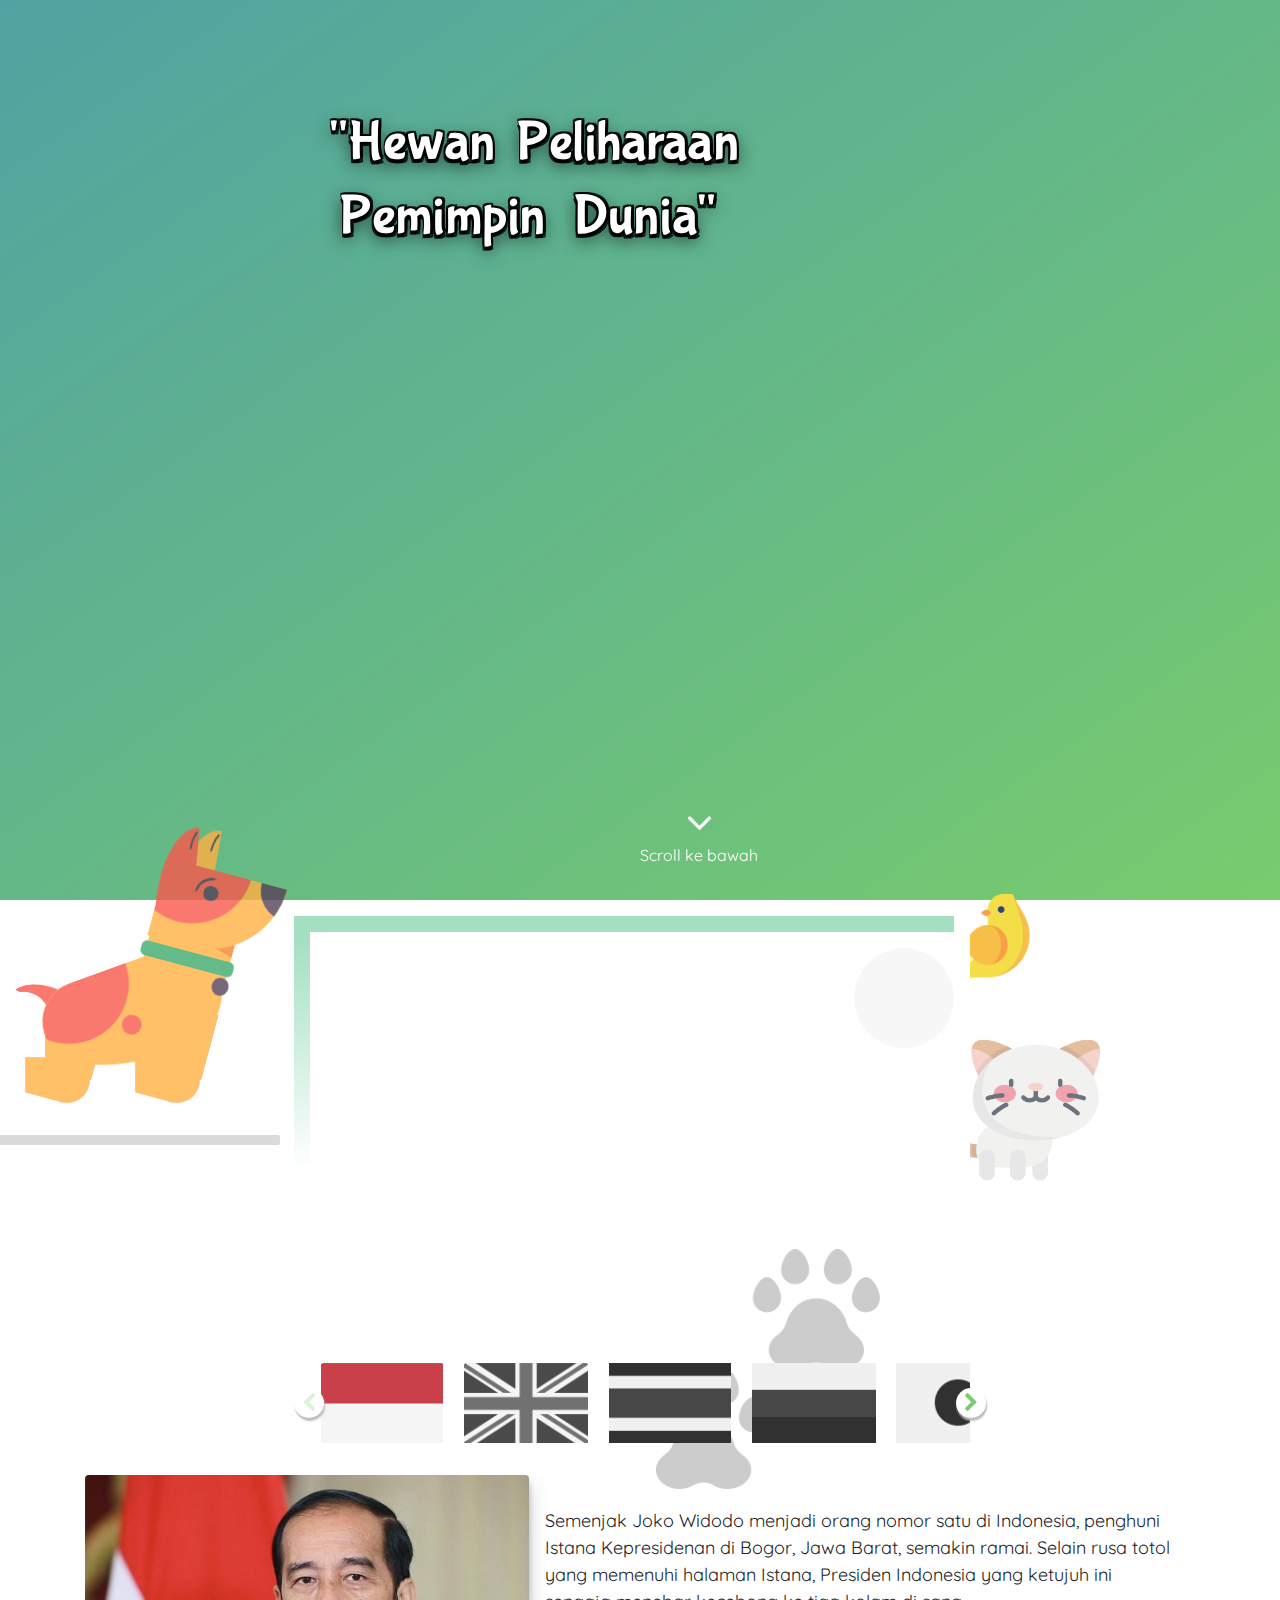
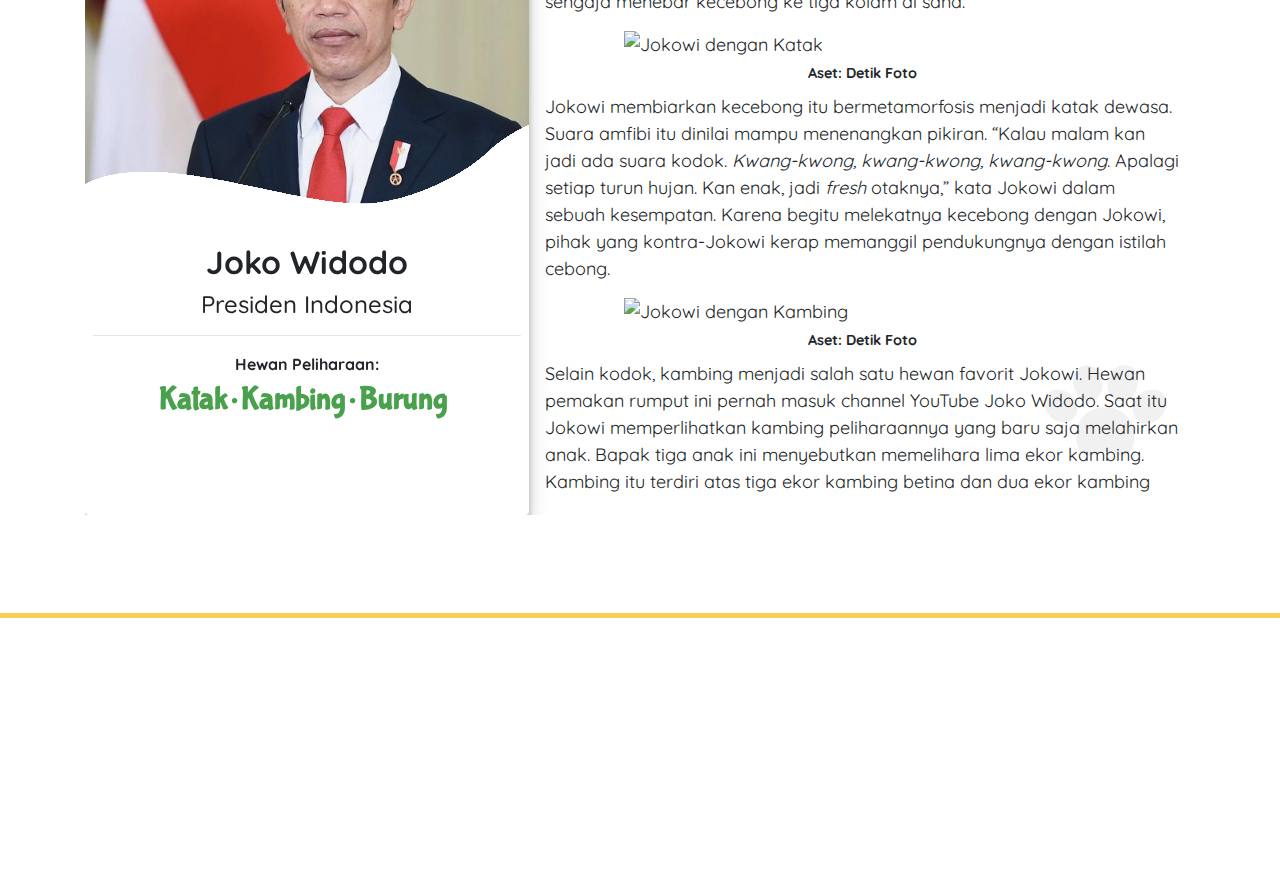
==== index.html @ bd07f622 "update" ====
<!DOCTYPE html>
<html lang="en">
  <head>
    <meta charset="UTF-8" />
    <meta http-equiv="X-UA-Compatible" content="IE=edge" />
    <meta
      name="viewport"
      content="width=device-width, initial-scale=1.0,user-scalable=yes"
      />
    <title>Para Pemimpin dengan Hewan Peliharaannya</title>
    <link type="image/x-icon" rel="shortcut icon" href="img/favicon.ico" />
    <link rel="stylesheet" href="sass/bootstrap.min.css" />
    <link rel="stylesheet" href="sass/animate.min.css" />
    <link rel="stylesheet" href="sass/font-awesome.css" />
    <link rel="stylesheet" href="sass/slick-theme.css" />
    <link rel="stylesheet" href="sass/slick.css" />
    <!-- <link rel="stylesheet" href="sass/header.css" /> -->
    <link rel="stylesheet" href="sass/init.css" />
    <!-- <link rel="stylesheet" href="sass/footer.css" /> -->
    <link rel="stylesheet" href="sass/style.css" />
    <link rel="preconnect" href="https://fonts.googleapis.com" />
    <link rel="preconnect" href="https://fonts.gstatic.com" crossorigin />
    <link
      href="https://fonts.googleapis.com/css2?family=Montserrat&family=Quicksand:wght@400;700&&display=swap"
      rel="stylesheet"
      />

    <!-- meta detik -->
    <meta
      name="description"
      content="Pemimpin Negara dan Hewan Peliharaannya"
      itemprop="description"
      />
    <meta name="originalTitle" content="Pemimpin Negara dan Hewan Peliharaannya" />
    <meta charset="utf-8" />
    <meta property="og:type" content="article" />
    <meta property="og:site_name" content="detikx" />
    <meta property="og:title" content="Pemimpin Negara dan Hewan Peliharaannya" />
    <meta
      property="og:image"
      content="https://akcdn.detik.net.id/api/wm/2020/12/23/x_169.webp?wid=54&w=650&v=1&t=jpeg"
      />
    <meta
      property="og:description"
      content="Pada era pemerintahan Joko Widodo, Papua dimekarkan menjadi lima
      provinsi. Pintu masuknya melalui pembahasan revisi UU Nomor 21 Tahun 2001
      tentang Otonomi Khusus bagi Provinsi Papua."
      />
    <meta
      property="og:url"
      content="https://news.detik.com/x/detail/intermeso/20201218/Kilas-Balik-Tahun-Pandemi-Corona/"
      />
    <meta property="fb:app_id" content="187960271237149" />
    <meta property="fb:admins" content="100000607566694" />
    <meta property="og:image:type" content="image/jpeg" />
    <meta property="og:image:width" content="650" />
    <meta property="og:image:height" content="366" />
    <meta
      name="viewport"
      content="width=device-width,minimum-scale=1,initial-scale=1"
      />
    <link href="https://plus.google.com/+detikcom" rel="publisher" />
    <meta name="copyright" content="detikx" itemprop="dateline" />
    <meta name="p:domain_verify" content="2057b86bf61e5a346e22a380c6fecf89" />
    <meta name="robots" content="index, follow" />
    <meta name="googlebot-news" content="index, follow" />
    <meta name="googlebot" content="index, follow" />
    <meta name="kanalid" content="2-605-1678-1681" />
    <meta name="articleid" content="5307204" />
    <meta name="articletype" content="singlepage" />
    <meta name="articledewasa" content="dewasatidak" />
    <meta name="articlehoax" content="default" />
    <meta name="createdate" content="2020/12/23 18:11:39" />
    <meta name="publishdate" content="2020/12/23 18:20:05" />
    <meta name="contenttype" content="singlepagenews" />
    <meta name="platform" content="desktop" />
    <meta name="hl_nhl_wp" content="nonheadline-0" />
    <meta name="hl_nhl_kanal" content="nonheadline-0" />
    <meta name="videopresent" content="No" />

    <meta name="idfokus" content="" />
    <meta name="author" content="Irwan Nugroho" />
    <meta
      content="Pada era pemerintahan Joko Widodo, Papua dimekarkan menjadi lima
      provinsi. Pintu masuknya melalui pembahasan revisi UU Nomor 21 Tahun 2001
      tentang Otonomi Khusus bagi Provinsi Papua."
      itemprop="headline"
      />
    <meta
      name="keywords"
      content="papua, papua tengah, papua pegunungan, papua selatan, pemekaran
      papua, tiga provinsi baru papua"
      itemprop="keywords"
      />
    <meta
      name="thumbnailUrl"
      content="https://akcdn.detik.net.id/community/media/visual/2020/12/23/x_169.webp?w=650"
      itemprop="thumbnailUrl"
      />
    <meta
      property="article:author"
      content="https://www.facebook.com/detikcom"
      itemprop="author"
      />
    <meta
      property="article:publisher"
      content="https://www.facebook.com/detikcom"
      />
    <meta
      name="pubdate"
      content="2020-12-23T18-20-05Z"
      itemprop="datePublished"
      />
    <meta content="2020-12-23T18-11-39Z" itemprop="dateCreated" />
    <meta
      content="https://news.detik.com/x/detail/intermeso/20201218/Kilas-Balik-Tahun-Pandemi-Corona/"
      itemprop="url"
      />

    <meta name="twitter:card" content="summary_large_image" />
    <meta name="twitter:site" content="@detikcom" />
    <meta name="twitter:site:id" content="@detikcom" />
    <meta name="twitter:creator" content="@detikcom" />
    <meta
      name="twitter:description"
      content="Pada era pemerintahan Joko Widodo, Papua dimekarkan menjadi lima
      provinsi. Pintu masuknya melalui pembahasan revisi UU Nomor 21 Tahun 2001
      tentang Otonomi Khusus bagi Provinsi Papua."
      />
    <meta
      name="twitter:image"
      content="https://akcdn.detik.net.id/api/wm/2020/12/23/x_169.webp?wid=60&w=650&v=1&t=jpeg"
      />

    <link
      rel="canonical"
      href="https://news.detik.com/x/detail/intermeso/20201218/Kilas-Balik-Tahun-Pandemi-Corona/"
      />
    <meta name="dtk:acctype" content="acc-detiknews" />
    <meta name="dtk:kanalid" content="1681" />
    <meta name="dtk:articleid" content="5307204" />
    <meta name="dtk:articletype" content="singlepage" />
    <meta name="dtk:articledewasa" content="dewasatidak" />
    <meta name="dtk:articlehoax" content="default" />
    <meta name="dtk:createddate" content="2020/12/23 18:11:39" />
    <meta name="dtk:publishdate" content="2020/12/23 18:20:05" />
    <meta name="dtk:createddateunix" content="1608721899000" />
    <meta name="dtk:publishdateunix" content="1608722405000" />
    <meta name="dtk:contenttype" content="singlepagenews" />
    <meta name="dtk:platform" content="desktop" />
    <meta name="dtk:videopresent" content="No" />

    <meta name="dtk:idfokus" content="" />
    <meta name="dtk:author" content="Irwan Nugroho" />
    <meta
      name="dtk:keywords"
      content="papua, papua tengah, papua pegunungan, papua selatan, pemekaran
      papua, tiga provinsi baru papua"
      itemprop="keywords"
      />
    <meta
      name="dtk:thumbnailUrl"
      content="https://akcdn.detik.net.id/community/media/visual/2020/12/23/x_169.webp?w=650"
      itemprop="thumbnailUrl"
      />
  </head>
  <body>

    <main>
      <!-- <div class="preloader">
        <div class="waiting">
          <img
            src="img/logo-detikx.webp"
            alt="detikX"
            title="detikX"
            loading="lazy"
            class="animate"
            />
        </div>
      </div> -->
      <div class="background gradient">
        <ul class="bg-bubbles">
          <li></li>
          <li></li>
          <!-- <li></li>
          <li></li>
          <li></li>
          <li></li> -->
          <li></li>
          <li></li>
          <li></li>
          <li></li>
        </ul>
      </div>
      <section class="banner">
        <div class="logo-detik" hidden>
          <a href="https://news.detik.com/x/">
            <img
              src="img/logo-detikx.webp"
              alt="logo detikx"
              title="logo detikx"
              pinger-seen="true"
              />
          </a>
        </div>

        <!-- <div class="banner__image"><img src="img/banner.png" alt="Para Tersangka Koruptor" title="Para Tersangka Koruptor" loading="lazy"></div> -->
        
        <div hidden>
          <h1>Hewan Peliharaan Pemimpin Dunia</h1>
        </div>

        <div class="banner__titlex text-center">
          <h2 class="bubbles"><span>"Hewan</span><span>Peliharaan</span><span>Pemimpin</span><span>Dunia"</span></h2>
        </div>

        <div class="scroll-down text-center">
          <div class="wow animate__animated animate__shakeY animate__infinite animate__slow"
          data-wow-delay="0.5s">
            <i class="fa fa-angle-down font-big" aria-hidden="true"></i>
          </div>
          Scroll ke bawah
        </div>
      </section>

      <section class="paragraph" id="first">
        <div class="container">
          <div class="position-relative">
            
          </div>
        </div>
        <div class="wrap-detik">
          <div class="paragraph__helping"></div>  
          <div class="contentx position-relative">
            <div class="to-top wow animate__animated animate__fadeIn"
            data-wow-delay="0.5s">
              <p class="firstletter">
                Tak ada satu pun orang di dunia ini yang tidak merasa gemas jika melihat tingkah laku hewan lucu nan menggemaskan. Di hadapan hewan-hewan ini, raja, ratu, dan pemimpin dunia seolah memperlihatkan sosok mereka yang berbeda. Berikut ini adalah hewan beruntung yang terpilih untuk mendampingi sejumlah agenda kenegaraan. Dan, yang lebih utama, menjadi teman pelepas lelah para pemimpin negara.
              </p>
             
            </div>
          </div>
          <!-- <div class="petshoop">
            <img src="img/pet-food.png" alt="">
          </div> -->
          <div class="birds">
            <img src="img/burung.png" alt="">
          </div>
          <div class="cats">
            <img src="img/cat.png" alt="">
          </div>
          <div class="dog">
              
            <div class="haha">
              <div class="torso">
                <div class="fur">
                  <div class="spot"></div>
                </div>
                <div class="neck">
                  <div class="fur"></div>
                  <div class="head">
                    <div class="fur">
                      <div class="snout"></div>          
                    </div>
                    <div class="ears">
                      <div class="ear">
                        <div class="fur"></div>
                      </div>
                      <div class="ear">
                        <div class="fur"></div>
                      </div>
                    </div>
                    <div class="eye"></div>
                  </div>
                  <div class="collar">
                    
                  </div>
                </div>
                <div class="legs">
                  <div class="leg">
                    <div class="fur"></div>
                    <div class="leg-inner">
                      <div class="fur"></div>
                    </div>
                  </div>
                  <div class="leg">
                    <div class="fur"></div>
                    <div class="leg-inner">
                      <div class="fur"></div>
                    </div>
                  </div>
                  <div class="leg">
                    <div class="fur"></div>
                    <div class="leg-inner">
                      <div class="fur"></div>
                    </div>
                  </div>
                  <div class="leg">
                    <div class="fur"></div>
                    <div class="leg-inner">
                      <div class="fur"></div>
                    </div>
                  </div>
                </div>
                <div class="tail">
                  <div class="tail">
                    <div class="tail">
                      <div class="tail -end">
                        <div class="tail">
                          <div class="tail">
                            <div class="tail">
                              <div class="tail"></div>
                            </div>
                          </div>
                        </div>
                      </div>
                    </div>
                  </div>
                </div>
              </div>
            </div>
        </div>
        </div>
      </section>
     

      <section class="semua">
        <div class="container">
          <div class="pembukaan">
            <div class="pembukaan__img">
              <img src="img/pawprints.png" alt="" title="" loading="lazy">
            </div>
            <div class="to-top">
              <h2 class="text-center font-big color-white wow animate__animated animate__fadeIn bubbles"
              data-wow-delay="0.5s">Pemimpin Negara</h2>
              <p class="text-center color-white wow animate__animated animate__fadeIn"
              data-wow-delay="0.5s">Pilih Bendera untuk mengetahui cerita Pemimpin Negara bersama hewan peliharaannya.</p>
              <div class="wrap-detik">
                <div class="slider slider-nav">
                </div>
              </div>
            </div>
            
          </div>
          <div class="to-top">
            <div class="slider slider-single">
            
            </div>
          </div>
          <div class="to-top-opt text-center wow animate__animated animate__fadeIn"
          data-wow-delay="0.5s">
            <i class="fa fa-angle-up font-big" aria-hidden="true"></i> <br>
            <b>Pilih Negara lain</b>
          </div> 
        </div>
      </section>

      <section class="credit">
        <div class="container-fluid">
          <div class="containers">
            <div
              class="wow animate__animated animate__fadeIn"
              data-wow-delay="0.5s">
              <div class="wrapings">
                <div class="jobdesc">Kepala Project</div>
                <div class=" name">Irwan Nugroho</div>
              </div>
              <div class="wrapings">
                <div class="jobdesc">Naskah</div>
                <div class=" name">Fajar Yusuf R</div>
              </div>
              <div class="wrapings">
                <div class="jobdesc">Editor</div>
                <div class=" name">Dieqy Hasbi Widhana</div>
              </div>
              <div class="wrapings">
                <div class="jobdesc">Penyelaras Bahasa</div>
                <div class=" name">Habib Rifai</div>
              </div>
              <div class="wrapings">
                <div class="jobdesc">Frontend Developer</div>
                <div class=" name">Dedi Arief Wibisono</div>
              </div>
              <div class="wrapings">
                <div class="jobdesc">Ilustrasi</div>
                <div class=" name">Edi Wahyono</div>
              </div>
            </div>
          </div>
        </div>
      </section>

      <div
      class="modal fade"
      id="modalKoruptor"
      tabindex="-1"
      role="dialog"
      aria-labelledby="modalKoruptorLabel"
      aria-hidden="true"
    >
      <div class="modal-dialog modal-lg" role="document">
        <div class="modal-content first_">
          <div class="modal-body">...</div>
          <div class="modal-footer">
            <button
              type="button"
              class="btn btn-secondary"
              data-dismiss="modal"
            >
              Close
            </button>
          </div>
        </div>
      </div>
    </div>
    </main>

    <script src="js/jquery-3.5.1.min.js"></script>
    <!-- <script
      src="https://cdnjs.cloudflare.com/ajax/libs/jquery-csv/1.0.21/jquery.csv.min.js"></script> -->
    <script src="js/bootstrap.min.js"></script>
    <script src="js/slick.min.js"></script>
    <script src="js/wow.min.js"></script>
    <!-- <script src="js/chartmin.js"></script>
    <script src="js/data.js"></script> -->
    <script src="js/app.js"></script>

    <!-- Start Alexa -->
  </body>
</html>
---- sass/header.css ----
#logo {
  position: absolute;
  top: 20px;
  left: 20px;
}
@media screen and (max-width: 766px) {
  #logo {
    left: 50%;
    transform: translate(-50%, 0);
  }
}
header {
  padding: 30px;
  position: fixed;
  z-index: 10;
  left: 0;
  z-index: 999;
  right: 0;
  top: 0;
  background: none;
}
header .menu {
  font-family: "Roboto Slab";
  float: right;
  font-size: 14px;
}
header .menu li {
  list-style: none;
  float: left;
  margin-left: 30px;
}
header .menu li:first-child {
  margin-left: 0;
}
header .menu li a {
  border: none;
  color: #fff;
  text-shadow: 1px 1px #777;
  background: none;
}
header .menu li a.active {
  color: #f7941f;
}
header .menu li.hq a {
  padding: 0;
}
header .menu li.hq a span {
  display: none;
}
header .menu li.hq a img {
  width: 25px;
  margin-top: 3px;
}
header .menu li.login a {
  border: none;
}
header .menu li.login a:hover {
  color: #fff !important;
  background: #aa5f06;
}
header .menu li.log a:last-child {
  border-left: 1px solid #fff;
}
header .menu li.s-btn2 {
  display: none;
}
header .menu li.s-btn {
  display: block;
}
header .menu .close-btn {
  display: none;
}
header .m-menu {
  display: none;
}
header.stuck {
  padding: 10px;
  background: rgba(12, 12, 12, 0.8);
  transition: 0.3s;
}
header.stuck #logo img {
  width: 96px;
  margin-top: 3px;
}
header.stuck .menu {
  position: relative;
}
header.stuck .menu ul {
  margin: 8px 0 0;
}
header.stuck .menu ul a {
  text-shadow: none;
}
header.stuck .menu ul .s-btn {
  display: none;
}
header.stuck .menu ul .s-btn2 {
  display: block;
  background: rgba(169, 169, 169, 0.1);
  text-indent: -9999999px;
  width: 40px;
  height: 40px;
  padding: 0;
  margin: 0;
}
header.stuck .menu ul .s-btn2 a {
  display: block;
  background: url("../images/search-small.webp") no-repeat center;
  padding: 0;
  width: 40px;
  height: 40px;
}
@media (max-width: 768px) and (min-width: 320px) {
  header {
    padding: 10px;
    background: rgba(12, 12, 12, 0.8);
  }
  header #logo img {
    width: 96px;
    margin-top: 8px;
  }
  header .menu {
    display: none;
  }
  header .menu li.log a {
    font-size: 16px !important;
  }
  header .menu li.log a:last-child {
    border: none;
  }
  header .menu.mob {
    position: fixed;
    top: 0;
    left: 0;
    right: 0;
    bottom: 0;
    background: #0c0c0c;
  }
  header .menu.mob ul {
    margin: 0;
    padding: 0;
  }
  header .menu.mob ul li {
    width: 100%;
    margin: 0 0 10px 0;
    text-align: center;
  }
  header .menu.mob ul li a {
    font-family: "Roboto Slab";
    font-size: 32px;
    text-shadow: none;
  }
  header .menu.mob ul li.hq span {
    display: block;
  }
  header .menu.mob ul li.hq img {
    display: none;
  }
  header .menu.mob ul li.s-btn2 {
    display: none;
  }
  header .menu.mob ul li.s-btn {
    display: block;
  }
  header .menu.mob ul li.login a {
    background: none;
  }
  header .menu.mob .close-btn {
    display: block;
  }
  header .m-menu {
    display: block;
    width: 46px;
    height: 46px;
    border: 1px dashed #fff;
    float: right;
    text-align: center;
    padding: 10px;
  }
  header .m-menu .bar {
    border-bottom: 3px solid #fff;
    display: block;
    width: 100%;
    margin: 2px 0 5px;
  }
  header.stuck .menu.mob {
    position: fixed;
    top: 0;
    left: 0;
    right: 0;
    bottom: 0;
    background: #0c0c0c;
  }
  header.stuck .menu.mob ul {
    margin: 0;
    padding: 0;
  }
  header.stuck .menu.mob ul li {
    width: 100%;
    margin: 0 0 10px 0;
    text-align: center;
  }
  header.stuck .menu.mob ul li a {
    font-family: "Roboto Slab";
    font-size: 32px;
    text-shadow: none;
  }
  header.stuck #logo img {
    width: 96px;
    margin-top: 8px;
  }
}
header,
header #logo img,
#search .search-wrap label {
  -webkit-transition: all 150ms linear 0s;
  -moz-transition: all 150ms linear 0s;
  -ms-transition: all 150ms linear 0s;
  -o-transition: all 150ms linear 0s;
  transition: all 150ms linear 0s;
}
@media screen and (max-width: 766px) {
  .icon_inside,
  header .menu.mob ul,
  header.stuck .menu.mob ul,
  .more_btn a,
  .more_btn a span {
    position: absolute;
    top: 50%;
    left: 50%;
    -webkit-transform: translate3d(-50%, -50%, 0);
    -moz-transform: translate3d(-50%, -50%, 0);
    -ms-transform: translate3d(-50%, -50%, 0);
    -o-transform: translate3d(-50%, -50%, 0);
    transform: translate3d(-50%, -50%, 0);
  }
} /*# sourceMappingURL=header.css.map */
---- sass/init.css ----
﻿main,body{font-weight:400;box-sizing:border-box}h1{margin:0;padding:0}h1,p,li,div,table,h1,td,th,h2,h3{font-family:"Quicksand"}main{position:relative;overflow-x:hidden}@media screen and (max-width: 766px){main{margin-bottom:0px}}.share_icon{color:#000 !important}.share_icon>a{padding:5px 4px !important}.share_icon>a i{font-size:20px !important;line-height:25px !important}@media screen and (max-width: 766px){.share_icon>a{padding:0 !important}}#share{z-index:999 !important}.font-bold{font-weight:700}.font-big{font-size:42px}.font-super{font-size:47px}@media screen and (max-width: 766px){.font-super{font-size:50px}}.font-std{font-size:16px !important}.font-stdbig{font-size:24px}.vertical-top{vertical-align:top}.to-top{position:relative;z-index:20}.color-white{color:#fff}.color-soft{color:#ffde9c}.color-grey{color:gray}.firstletter::first-letter{float:left;font-weight:bold;margin-right:8px;font-size:60px;font-size:6rem;line-height:40px;line-height:4rem;height:4rem;text-transform:uppercase}.title-h1{position:absolute;left:5%;bottom:15%}.welcome{font-family:"Catamaran",sans-serif;font-weight:700}@media screen and (max-width: 766px){.welcome{right:0}}.welcome.text-pop-up-top{-webkit-animation:text-pop-up-top 2s cubic-bezier(0.25, 0.46, 0.45, 0.94) infinite alternate both;animation:text-pop-up-top 2s cubic-bezier(0.25, 0.46, 0.45, 0.94) infinite alternate both}@-webkit-keyframes text-pop-up-top{0%{-webkit-transform:translateY(0);transform:translateY(0);-webkit-transform-origin:50% 50%;transform-origin:50% 50%;text-shadow:none}100%{-webkit-transform:translateY(-50px);transform:translateY(-50px);-webkit-transform-origin:50% 50%;transform-origin:50% 50%;text-shadow:0 1px 0 #444,0 2px 0 #444,0 3px 0 #444,0 4px 0 #444,0 5px 0 #444,0 6px 0 #444,0 7px 0 #444,0 8px 0 #444,0 9px 0 #444,0 50px 30px rgba(0,0,0,.3)}}@keyframes text-pop-up-top{0%{-webkit-transform:translateY(0);transform:translateY(0);-webkit-transform-origin:50% 50%;transform-origin:50% 50%;text-shadow:none}100%{-webkit-transform:translateY(-50px);transform:translateY(-50px);-webkit-transform-origin:50% 50%;transform-origin:50% 50%;text-shadow:0 1px 0 #444,0 2px 0 #444,0 3px 0 #444,0 4px 0 #444,0 5px 0 #444,0 6px 0 #444,0 7px 0 #444,0 8px 0 #444,0 9px 0 #444,0 50px 30px rgba(0,0,0,.3)}}.welcome h1{font-size:72px;display:block;font-family:"Catamaran",sans-serif;font-weight:700;width:700px;color:#f7ce23}@media screen and (max-width: 766px){.welcome h1{font-size:40px;width:auto;text-align:center}}.slick-next,.slick-prev{background:#fff;width:30px;height:30px;box-shadow:1px 3px 2px #bbb;border-radius:50%}@media screen and (max-width: 766px){.slick-next,.slick-prev{top:100%}}.slick-next:hover,.slick-next:focus,.slick-prev:hover,.slick-prev:focus{color:#78cc6d;outline:none;background:#fff}.slick-next:before,.slick-prev:before{font-family:"FontAwesome";font-size:20px;text-align:center;color:#78cc6d;opacity:1}.slick-next{right:-16px;text-align:center}.slick-next:before{content:""}@media screen and (max-width: 766px){.slick-next{right:0}}.slick-prev{left:-16px;z-index:1}.slick-prev::before{content:""}@media screen and (max-width: 766px){.slick-prev{left:0}}.preloader{position:fixed;top:0;bottom:0;left:0;right:0;z-index:999999;background:#000}.preloader .waiting{position:absolute;transform:translate(-50%, -50%);left:50%;top:50%}.preloader .animate{-webkit-animation-duration:1.5s;animation-duration:1.5s;-webkit-animation-fill-mode:both;animation-fill-mode:both;-webkit-animation-timing-function:linear;animation-timing-function:linear;animation-iteration-count:infinite;-webkit-animation-iteration-count:infinite;-webkit-animation-name:bounce;animation-name:bounce}@-webkit-keyframes bounce{0%,100%{-webkit-transform:translateX(0)}50%{-webkit-transform:translateX(-10px)}}@keyframes bounce{0%,100%{transform:translateX(0)}50%{transform:translateX(-10px)}}.preloader .bounce{-webkit-animation-name:bounce;animation-name:bounce}.source{padding:32px 0}@media screen and (max-width: 766px){.source{padding:32px}}.source li,.source a{color:#000;font-style:italic}.scroll-down{position:absolute;left:50%;bottom:0;transform:translate(0, -50%)}@media screen and (max-width: 766px){.scroll-down{transform:translate(-50%, -50%)}}.close_{position:absolute;right:8px;top:8px;width:30px;height:30px;border-radius:50%;background:#fff;text-align:center;cursor:pointer;z-index:43;padding-top:2px;transition:.3s}.close_:hover{background:#000}.close_:hover i{color:#fff}.close_ i{font-size:22px}.wrap-detik{width:660px;margin:0 auto;display:block;position:relative}@media screen and (max-width: 766px){.wrap-detik{width:auto;margin:0 8px}}.scroll-down{cursor:pointer;color:#fff}/*# sourceMappingURL=init.css.map */
---- sass/footer.css ----
footer {
  background: #0c0c0c;
  color: #cdcdcd;
  position: fixed;
  bottom: 0;
  left: 0;
  right: 0;
  z-index: -1;
}
footer .container {
  background: none;
}
footer .foot1 {
  border-bottom: 1px solid #939191;
  border-bottom: 1px dotted #939191;
  margin: 0 0 10px;
  padding: 0 0 10px;
}
footer .footer {
  position: relative;
  z-index: 1;
}
footer a {
  color: #fff;
}
footer a:hover {
  color: #fff;
}
footer > .container {
  padding: 20px;
}
footer .foot2 div {
  font-size: 13px;
  margin-top: 7px;
}
footer .share_bottom {
  display: block;
}
footer .share_bottom a {
  display: inline-block;
}
footer .share_bottom a img {
  width: 35px;
}
.fr {
  float: right !important;
}
.fl {
  float: left !important;
}
@media (max-width: 768px) and (min-width: 320px) {
  footer .foot1 .fl img {
    width: 110px;
  }
}
@media screen and (max-width: 766px) {
  .cls_btn,
  header .menu.mob .close-btn,
  #search .close-btn {
    width: 50px;
    height: 50px;
    border: 1px dashed #fff;
    color: #fff;
    display: block;
    text-align: center;
    position: absolute;
    background: url("https://cdn.detik.net.id/xasset/images/close-btn.webp")
      no-repeat center;
    right: 5%;
    top: 20px;
  }
}
.cls_btn:hover,
header .menu.mob .close-btn:hover,
#search .close-btn:hover {
  background: url("https://cdn.detik.net.id/xasset/images/close-btn.webp")
    no-repeat center #f7941f;
  color: #0c0c0c;
} /*# sourceMappingURL=footer.css.map */
---- sass/style.css ----
﻿@import"https://fonts.googleapis.com/css?family=Quicksand:400,700,900";@import"https://fonts.googleapis.com/css?family=Bubblegum+Sans";section{position:relative;padding:32px 0;z-index:60}section h2{text-align:left}@keyframes lab_round{0%{transform:rotateZ(0deg)}100%{transform:rotateZ(359deg)}}.banner{height:100vh;position:relative;padding:0}@media screen and (min-width: 1440px){.banner{height:80vh}}@media screen and (max-width: 766px){.banner{height:80vh}}.banner .sumbers{font-size:12px}.banner .sumbers a{color:#fff}.banner__titlex{position:absolute;left:50%;top:20%;transform:translate(-50%, -50%);color:#fff}@media screen and (min-width: 1300px){.banner__titlex{width:51%}}@media screen and (max-width: 766px){.banner__titlex{transform:initial;left:initial;top:13%}}.banner__titlex h2{margin:0;font-size:62px;padding:0;color:#fff;text-shadow:0 .1em 20px rgba(0,0,0,.8),.05em -0.03em 0 rgba(0,0,0,.8),.05em .005em 0 rgba(0,0,0,.8),0em .08em 0 rgba(0,0,0,.8),.05em .08em 0 rgba(0,0,0,.8),0px -0.03em 0 rgba(0,0,0,.8),-0.03em -0.03em 0 rgba(0,0,0,.8),-0.03em .08em 0 rgba(0,0,0,.8),-0.03em 0 0 rgba(0,0,0,.8)}@media screen and (min-width: 1440px){.banner__titlex h2{width:30vw}}@media screen and (max-width: 766px){.banner__titlex h2{line-height:54px;width:auto}}.banner__titlex h2 span{transform:scale(0.9);display:inline-block}.banner__titlex h2 span:first-child{animation:bop 1s cubic-bezier(0.175, 0.885, 0.32, 1.275) forwards infinite alternate}.banner__titlex h2 span:last-child,.banner__titlex h2 span:nth-child(3){animation:bopB 1s .2s cubic-bezier(0.175, 0.885, 0.32, 1.275) forwards infinite alternate;margin-left:8px}@keyframes bop{0%{transform:scale(0.9)}50%,100%{transform:scale(1)}}@keyframes bopB{0%{transform:scale(0.9)}80%,100%{transform:scale(1) rotateZ(-3deg)}}.banner__image{width:100%;height:100%}.banner__image img{width:100%;height:100%;object-fit:cover}:root{--color-fur: #ffb141;--color-fur-dark: #F5832C;--color-spot: #F9584C;--color-snout: #544258;--color-collar: #3EAB6C;--duration: .7s;--semi-duration: calc(var(--duration) / 2);--easing: cubic-bezier(.5, 0, .5, 1);--stagger: calc(-1 * var(--semi-duration) / 2)}.paragraph{font-size:18px;position:relative}.paragraph__helping{position:absolute;top:-16px;left:-16px;width:100%;height:100%;bottom:16px;right:16px;z-index:-1;background:linear-gradient(to bottom, rgba(76, 193, 134, 0.5) 10%, transparent)}.paragraph .haha{z-index:1;height:300px;width:300px;display:flex;justify-content:center;align-items:center}.paragraph .haha .neck{width:50%;height:100px;right:-5px;bottom:calc(100% - 10px);transform-origin:center bottom;transform:rotate(15deg);z-index:2}.paragraph .haha .neck>.fur{border-bottom-left-radius:10px;height:100%;width:100%}.paragraph .haha .neck>.fur:before{content:"";position:absolute;top:0;right:0;height:50px;width:100%;background-color:var(--color-fur-dark);z-index:1;transform-origin:right bottom;transform:rotate(15deg)}.paragraph .haha .collar{width:calc(100% + 10px);height:15%;background-color:var(--color-collar);left:-5px;bottom:30px;border-radius:5px;animation:collar var(--semi-duration) calc(var(--semi-duration) / 4) infinite;z-index:2}@keyframes collar{from,to{transform:none}50%{transform:translateY(-25%)}}.paragraph .haha .collar:after{content:"";width:18%;height:120%;border-radius:50%;background:var(--color-snout);position:absolute;right:0%;top:110%;transform-origin:center top;animation:tag var(--semi-duration) infinite both}@keyframes tag{from,to{transform:rotate(-15deg)}50%{transform:rotate(-15deg) scaleY(1.5)}}.paragraph .haha .head{height:80%;width:145%;left:-2%;bottom:50%;transform-origin:left center;z-index:2;animation:head var(--semi-duration) calc(var(--semi-duration) / 4) infinite}@keyframes head{from,to{transform:rotate(-10deg)}50%{transform:rotate(-15deg)}}.paragraph .haha .head>.fur{height:100%;width:100%;border-bottom-right-radius:80px}.paragraph .haha .head>.fur:before{content:"";position:absolute;top:-80%;left:-30%;width:100%;height:0;padding-top:100%;background-color:var(--color-spot);z-index:1;border-radius:50%}.paragraph .haha .snout{--color: var(--color-snout);width:25%;height:0;padding-top:25%;background-color:var(--color);top:0;right:-5px;border-bottom-left-radius:100%;z-index:1}.paragraph .haha .ears{bottom:40%;height:100%;width:30%;left:0;z-index:-1}.paragraph .haha .ear{--color: var(--color-spot);width:100%;height:100%;bottom:0;left:0;transform-origin:left bottom;transform:rotate(-10deg);animation:ear-front calc(var(--duration) / 2) infinite}@keyframes ear-front{50%{transform:rotate(-15deg)}}.paragraph .haha .ear:before{content:"";position:absolute;height:25px;width:15px;z-index:2;top:-2px;right:-7px;border-top-left-radius:100%;border-width:2px;border-color:transparent;border-style:solid;border-left:2px solid var(--color-snout);transform-origin:bottom left;animation:ear-mark var(--semi-duration) calc(-1 * var(--semi-duration)) infinite}@keyframes ear-mark{from,to{transform:rotate(0deg)}50%{transform:rotate(25deg)}}.paragraph .haha .ear>.fur{border-top-left-radius:100%;height:100%;width:100%}.paragraph .haha .ear:nth-child(2){left:15px;bottom:5px;transform:rotate(-5deg);--color: var(--color-fur);z-index:-1;animation:ear-back calc(var(--duration) / 2) infinite both}@keyframes ear-back{from,to{transform:rotate(0deg)}50%{transform:rotate(-10deg)}}.paragraph .haha .eye{--size: 6%;--color: var(--color-snout);width:var(--size);height:0;padding:var(--size);left:35%;top:20%;border-radius:50%;background-color:var(--color);z-index:1}.paragraph .haha .eye:before{content:"";position:absolute;top:0;left:0;width:100%;height:100%;border-radius:50%;background-color:var(--color);z-index:1}.paragraph .haha .eye:after{content:"";width:100%;height:100%;position:absolute;left:-50%;top:-50%;border-top-left-radius:100%;border-width:2px;border-color:var(--color);border-style:solid;border-bottom-color:var(--color-spot);border-right-color:var(--color-spot);transform:scale(1.25);z-index:0}.paragraph .haha .torso{width:56.6666666667%;height:33.3333333333%;animation:torso var(--semi-duration) both infinite}@keyframes torso{from,to{transform:none}50%{transform:translateY(15%)}}.paragraph .haha .torso>.fur{height:100%;width:185px;border-top-left-radius:40px;transform-origin:left center;transform:rotate(-20deg) translateY(10px);z-index:1}.paragraph .haha .torso>.fur:after{height:100%;width:100%;border-bottom-left-radius:200px 85px;border-bottom-right-radius:100px}.paragraph .haha .torso>.legs{position:absolute;top:0;left:0;width:100%;height:100%}.paragraph .haha .torso .spot{width:120px;height:120px;bottom:40px;left:-20px;border-radius:50%;background-color:var(--color-spot);z-index:1;animation:spot var(--duration) calc(-1 * var(--semi-duration)) both infinite}@keyframes spot{from,66%,to{transform:none}33%{transform:translateX(10px)}}.paragraph .haha .torso .spot:after{content:"";height:20px;width:20px;border-radius:50%;background-color:inherit;position:absolute;bottom:-10px;right:5px}.paragraph .haha .torso>.tail{--color: var(--color-spot);bottom:calc(100% - 15px);left:0;transform-origin:center bottom;transform:rotate(-45deg)}.paragraph .haha .tail{height:15px;width:20px;background-color:var(--color);border-top-right-radius:10px 100%;border-top-left-radius:10px 100%;animation:tail var(--semi-duration) infinite}@keyframes tail{from,to{transform:rotate(-45deg) translateX(-15%)}50%{transform:rotate(-25deg) translateX(15%)}}.paragraph .haha .tail>.tail{bottom:calc(90%);transform-origin:bottom left;transform:rotate(-10deg) translateY(50%) scaleX(0.8) scaleY(0.9);animation:tail-inner var(--semi-duration) var(--stagger) infinite}@keyframes tail-inner{from,to{transform:rotate(-10deg) translateY(50%) scaleX(0.8) scaleY(0.9)}50%{transform:rotate(5deg) translateY(50%) scaleX(0.8) scaleY(0.9)}}.paragraph .haha .legs>.leg{bottom:5px;--color: var(--color-fur)}.paragraph .haha .legs>.leg:nth-child(1),.paragraph .haha .legs .leg:nth-child(3){right:15px}.paragraph .haha .legs>.leg:nth-child(3),.paragraph .haha .legs>.leg:nth-child(4){--color: var(--color-fur-dark);z-index:-1}.paragraph .haha .legs>.leg:nth-child(1),.paragraph .haha .legs .leg:nth-child(4){--delay: 0s}.paragraph .haha .legs>.leg:nth-child(2),.paragraph .haha .legs>.leg:nth-child(3){--delay: calc(-1 * var(--duration) / 2 ) }.paragraph .haha .legs>.leg:nth-child(2){left:0}.paragraph .haha .legs>.leg:nth-child(4){left:0}.paragraph .haha .leg{position:absolute;height:65px;width:45px;background-color:var(--color);transform-origin:center 5px;animation:leg infinite var(--duration) var(--delay, 0s)}.paragraph .haha .leg>.leg-inner{animation:leg-inner infinite var(--duration) calc(var(--delay));transform:rotate(90deg)}@keyframes leg-inner{from,to{transform:none}33%{transform:rotate(70deg)}76%{transform:none}}@keyframes leg{from,to{transform:none}33%{transform:rotate(-55deg)}66%{transform:rotate(-20deg)}}.paragraph .haha .leg>.fur{width:144.4444444444%;height:100%}.paragraph .haha .leg>.fur:after{width:45px;bottom:0;top:initial;transform:rotate(15deg)}.paragraph .haha .fur{position:absolute;overflow:hidden}.paragraph .haha .fur:after{content:"";position:absolute;width:100%;height:150%;top:0;left:0;background-color:var(--color, var(--color-fur));transform-origin:center bottom}.paragraph .haha .leg-inner{position:absolute;height:65%;width:100%;top:calc(100%);transform-origin:center top}.paragraph .haha .leg-inner:before{content:"";width:45px;height:45px;background-color:var(--color);position:absolute;border-radius:50%;top:-22.5px}.paragraph .haha .leg-inner>.fur{width:100%;height:100%;position:absolute;top:0;left:0;overflow:hidden}.paragraph .haha .leg-inner>.fur:after{content:"";position:absolute;width:100%;height:150%;top:0;left:0;background-color:var(--color);transform-origin:center top;transform:rotate(15deg)}.paragraph .haha *{position:absolute;will-change:transform}.paragraph .haha:before{content:"";position:absolute;bottom:13.3333333333%;left:0;width:100%;height:3.3333333333%;background-color:#d3d1d1;border-radius:2px;animation:shadow calc(1 * var(--semi-duration)) infinite}@keyframes shadow{from,to{transform:scaleX(0.75)}45%,55%{transform:scaleX(0.5)}}.contentx{background:#fff;padding:24px;position:relative;z-index:5}.contentx::before{content:"";position:absolute;top:16px;width:100px;height:100px;background:rgba(0,0,0,.03);border-radius:50%;right:16px}.slider-single h3{line-height:10rem}.js .slider-single>div:nth-child(1n+2){display:none}.js .slider-single.slick-initialized>div:nth-child(1n+2){display:block}h3{background:#f0f0f0;color:#3498db;font-size:2.25rem;margin:.5rem;padding:2%;position:relative;text-align:center}.slider-single h3{line-height:10rem}.slider-nav h3::before{content:"";display:block;padding-top:75%}.slider-nav h3 span{position:absolute;top:50%;left:50%;transform:translate(-50%, -50%)}.slider-nav .slick-slide{cursor:pointer}.slick-slide.is-active h3{color:#c00;background-color:#fff}.to-up{cursor:pointer;color:#fff}.credit{border-top:5px solid #fbcc56;text-align:center;margin:0 auto;display:block}.credit .wrapings{display:block;width:50%;margin:0 auto 4px}@media screen and (max-width: 766px){.credit .wrapings{width:100%}}.credit .name,.credit .jobdesc{color:#fff;display:inline-block;vertical-align:top}@media screen and (max-width: 766px){.credit .name,.credit .jobdesc{font-size:14px}}.credit .name{text-align:left;width:45%;font-size:18px;font-weight:bold;vertical-align:middle}@media screen and (max-width: 766px){.credit .name{font-size:16px}}.credit .jobdesc{text-align:right;width:45%;font-size:15px;margin-right:16px;vertical-align:middle}@media screen and (max-width: 766px){.credit .jobdesc{font-size:14px}}#nav{display:none !important}#logo{display:none !important}.gradient{position:fixed;overflow:hidden;top:0;bottom:0;left:0;width:100%;height:100%;background:linear-gradient(to bottom right, #50a3a2 0%, #78cc6d 100%) !important;right:0}.gradient .bg-bubbles{position:absolute;top:0;left:0;width:100%;height:100%}.gradient .bg-bubbles li{position:absolute;list-style:none;display:block;width:80px;height:80px;background-color:rgba(255,255,255,.1);bottom:-320px;animation:square 50s infinite;transition-timing-function:linear;border-radius:4px}.gradient .bg-bubbles li:nth-child(1){left:10%}.gradient .bg-bubbles li:nth-child(2){left:20%;width:160px;height:160px;animation-delay:2s;animation-duration:34s}.gradient .bg-bubbles li:nth-child(3){left:25%;animation-delay:4s}.gradient .bg-bubbles li:nth-child(4){left:40%;width:120px;height:120px;animation-duration:44s}.gradient .bg-bubbles li:nth-child(5){left:70%}.gradient .bg-bubbles li:nth-child(6){left:80%;width:240px;height:240px;animation-delay:3s}.gradient .bg-bubbles li:nth-child(6) img{width:100%;height:100%;object-fit:contain}.gradient .bg-bubbles li:nth-child(7){left:32%;width:320px;height:320px;animation-delay:7s}.gradient .bg-bubbles li:nth-child(8){left:55%;width:40px;height:40px;-webkit-animation-delay:15s;animation-delay:15s;-webkit-animation-duration:80s;animation-duration:80s}.gradient .bg-bubbles li:nth-child(9){left:25%;width:20px;height:20px;animation-delay:2s;animation-duration:80s}.gradient .bg-bubbles li:nth-child(10){left:90%;width:320px;height:320px;animation-delay:22s}@keyframes square{0%{-webkit-transform:translateY(0);transform:translateY(0)}100%{-webkit-transform:translateY(-1500px) rotate(600deg);transform:translateY(-1500px) rotate(600deg)}}.semua ::-webkit-scrollbar{width:7px}.semua ::-webkit-scrollbar-track{border-radius:10px}.semua ::-webkit-scrollbar-thumb{background:#7f7f7f;border-radius:3px}.semua ::-webkit-scrollbar-thumb:hover{background:#a9a9a9}.semua .slider{margin-top:32px}@media screen and (max-width: 766px){.semua .slider-single{margin-top:42px}}.semua .flag-img{width:100%;height:80px;filter:grayscale(1)}.semua .flag-img img{width:100%;height:100%;object-fit:contain}.semua .pemimpin-content{height:640px !important}@media screen and (max-width: 766px){.semua .pemimpin-content{height:auto !important}}.semua .pemimpin-content.slick-slide{margin:0 !important}.semua .pemimpin-content .wraping{display:block;height:100%}.semua .pemimpin-content .wraping .foto{display:inline-block;width:40%;border-radius:4px;vertical-align:top;position:relative;box-shadow:rgba(0,0,0,.19) 0px 10px 20px,rgba(0,0,0,.23) 0px 6px 6px;background:#fff;z-index:89;height:100%}@media screen and (max-width: 766px){.semua .pemimpin-content .wraping .foto{display:block;width:100%;height:80vh}}.semua .pemimpin-content .wraping .foto .helping__abs{position:absolute;bottom:0;right:-12px;z-index:1;opacity:.15;width:250px;height:auto}.semua .pemimpin-content .wraping .foto .helping__abs img{width:100%;height:100%;object-fit:contain}.semua .pemimpin-content .wraping .foto__helping{position:absolute;top:-16px;left:-16px;width:100%;height:100%;bottom:16px;right:16px;z-index:1;background:linear-gradient(to bottom, rgba(76, 193, 134, 0.5) 10%, transparent)}.semua .pemimpin-content .wraping .foto .helping{position:absolute;z-index:12;left:0;right:0;background:transparent;padding:8px}@media screen and (max-width: 766px){.semua .pemimpin-content .wraping .foto .helping h2{font-size:1.7rem}}.semua .pemimpin-content .wraping .foto .helping ul{display:block;list-style-type:none;padding:0}.semua .pemimpin-content .wraping .foto .helping ul li{text-align:center;display:inline-block;color:#4aa14d;font-weight:700}.semua .pemimpin-content .wraping .foto .helping ul li:last-child::after{content:""}.semua .pemimpin-content .wraping .foto .helping ul li::after{content:"";font-size:6px;margin:0 4px;font-family:"fontAwesome";vertical-align:middle}.semua .pemimpin-content .wraping .foto .image{width:100%;height:360px;position:relative}.semua .pemimpin-content .wraping .foto .image::before{content:"";position:absolute;top:20%;background:url(../img/haha.png);left:0;right:0;width:100%;height:100%}.semua .pemimpin-content .wraping .foto .image img{width:100%;height:100%;object-fit:cover;border-radius:4px 4px 0 0}.semua .pemimpin-content .wraping .isi{display:inline-block;width:60%;border-radius:0 5px 5px 0;position:absolute;background:#fff;top:16px;overflow:auto;bottom:16px;padding:16px}.semua .pemimpin-content .wraping .isi__animasi{position:absolute !important;right:16px;bottom:16px;opacity:.05;z-index:1 !important}.semua .pemimpin-content .wraping .isi p,.semua .pemimpin-content .wraping .isi div{font-size:18px;position:relative;z-index:20}.semua .pemimpin-content .wraping .isi__img{width:75%;height:auto;margin:0 auto 8px}.semua .pemimpin-content .wraping .isi__img img{width:100%;height:100%;object-fit:contain}@media screen and (max-width: 766px){.semua .pemimpin-content .wraping .isi__img{width:100%}}@media screen and (max-width: 766px){.semua .pemimpin-content .wraping .isi{display:block;width:100%;margin-top:24px;position:relative;box-shadow:rgba(0,0,0,.19) 0px 10px 20px,rgba(0,0,0,.23) 0px 6px 6px;border-radius:0px}}.semua .slick-slide.is-active.flag-img{filter:grayscale(0)}.dog{position:absolute;bottom:0px;left:-50%;opacity:.8}@media screen and (max-width: 766px){.dog{display:none}}.dog img{width:100%;height:100%;object-fit:contain}.to-top-opt{color:#fff;cursor:pointer;transition:.3s;width:150px;margin:0 auto;display:block}.to-top-opt:hover{color:#ececec}.birds{position:absolute;top:-38px;right:-63px;width:110px;height:auto}@media screen and (max-width: 766px){.birds{top:-60px;right:0}}.birds img{width:100%;height:100%;object-fit:contain}.petshoop{position:absolute;top:0;right:0;width:200px;height:auto;opacity:.8}@media screen and (max-width: 766px){.petshoop{display:none}}.petshoop img{width:100%;height:100%;object-fit:contain}.cats{position:absolute;bottom:0;right:-130px;width:150px;height:auto;opacity:.8;animation:MoveUpDown 2.5s linear infinite}@media screen and (max-width: 766px){.cats{display:none}}.cats img{width:100%;height:100%;object-fit:contain}@keyframes MoveUpDown{0%,100%{right:-120px}50%{right:-100px}}.pembukaan{position:relative}.pembukaan__img{position:absolute;top:0;left:50%;opacity:.2;width:240px;z-index:1}@media screen and (max-width: 766px){.pembukaan__img{width:120px}}.pembukaan__img img{width:100%;height:100%;object-fit:contain}.bubbles{font-family:"Bubblegum Sans"}.font-hewan{font-size:32px}/*# sourceMappingURL=style.css.map */
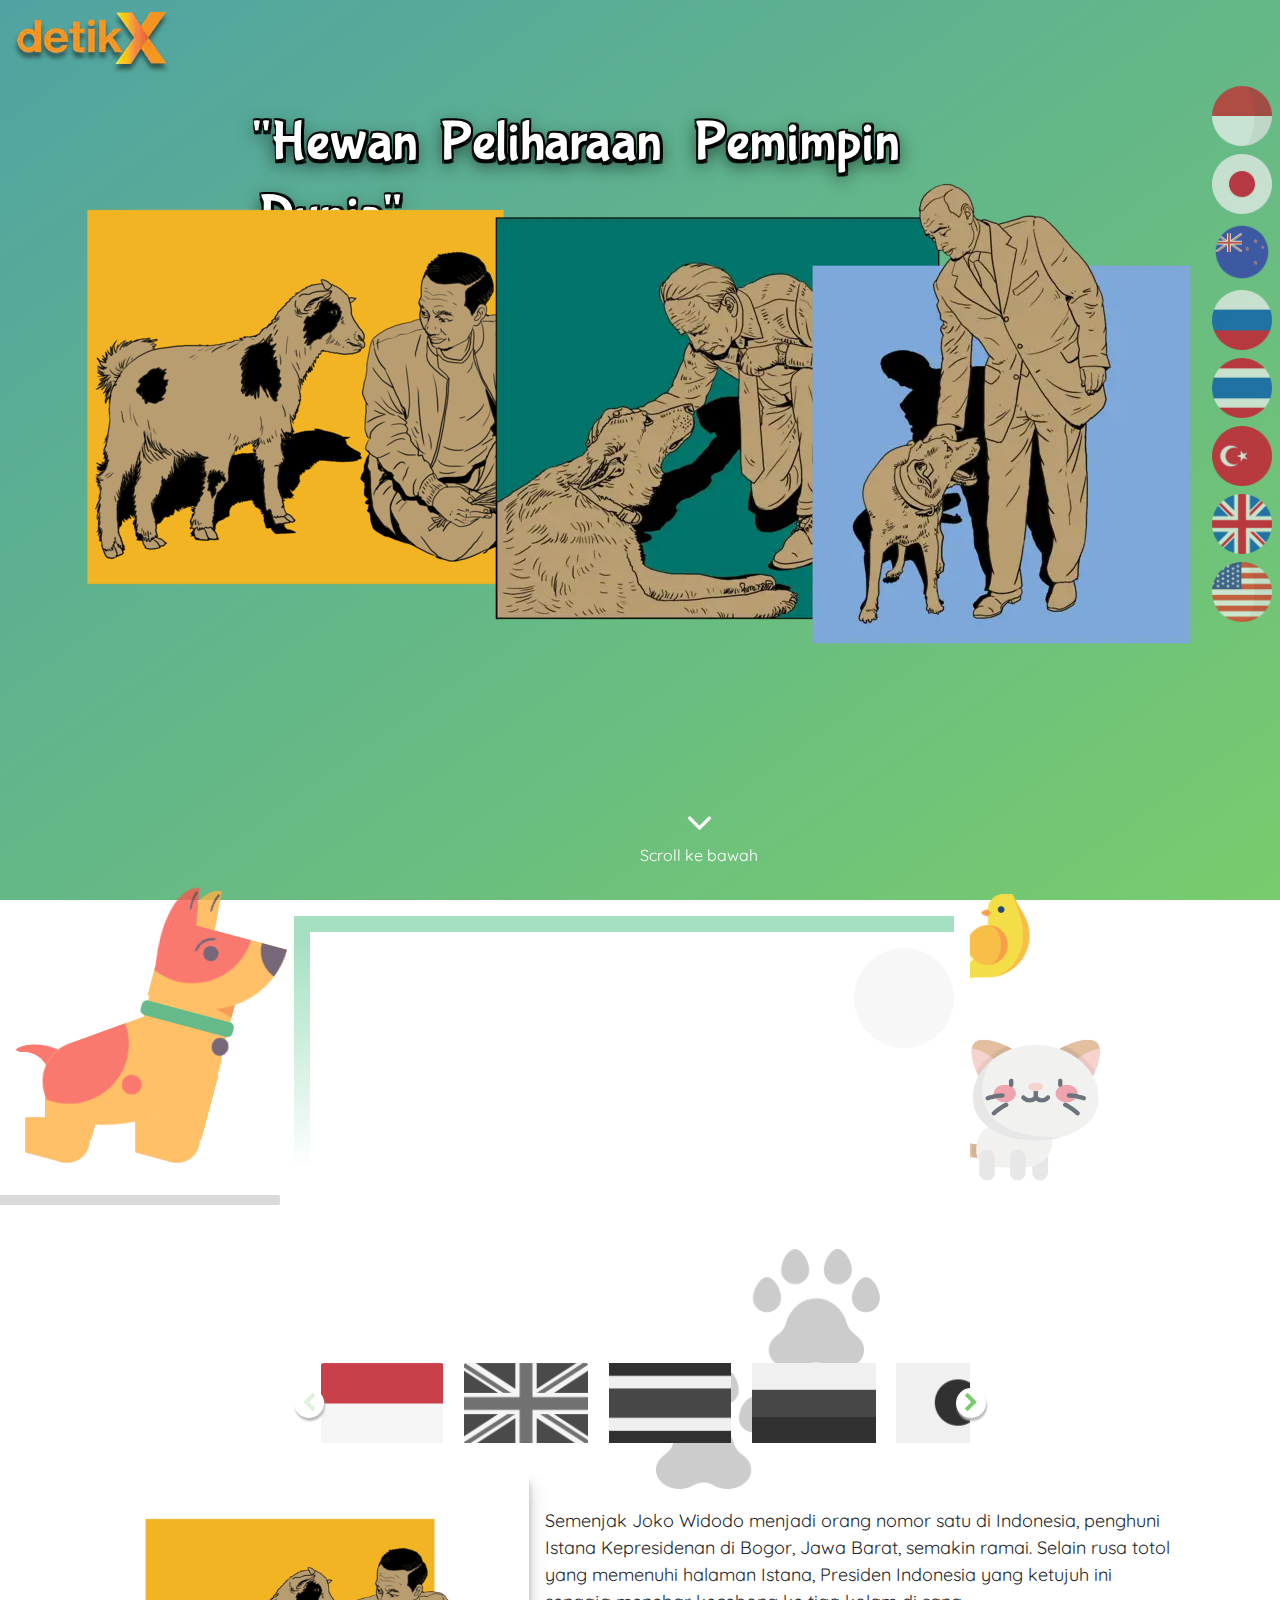
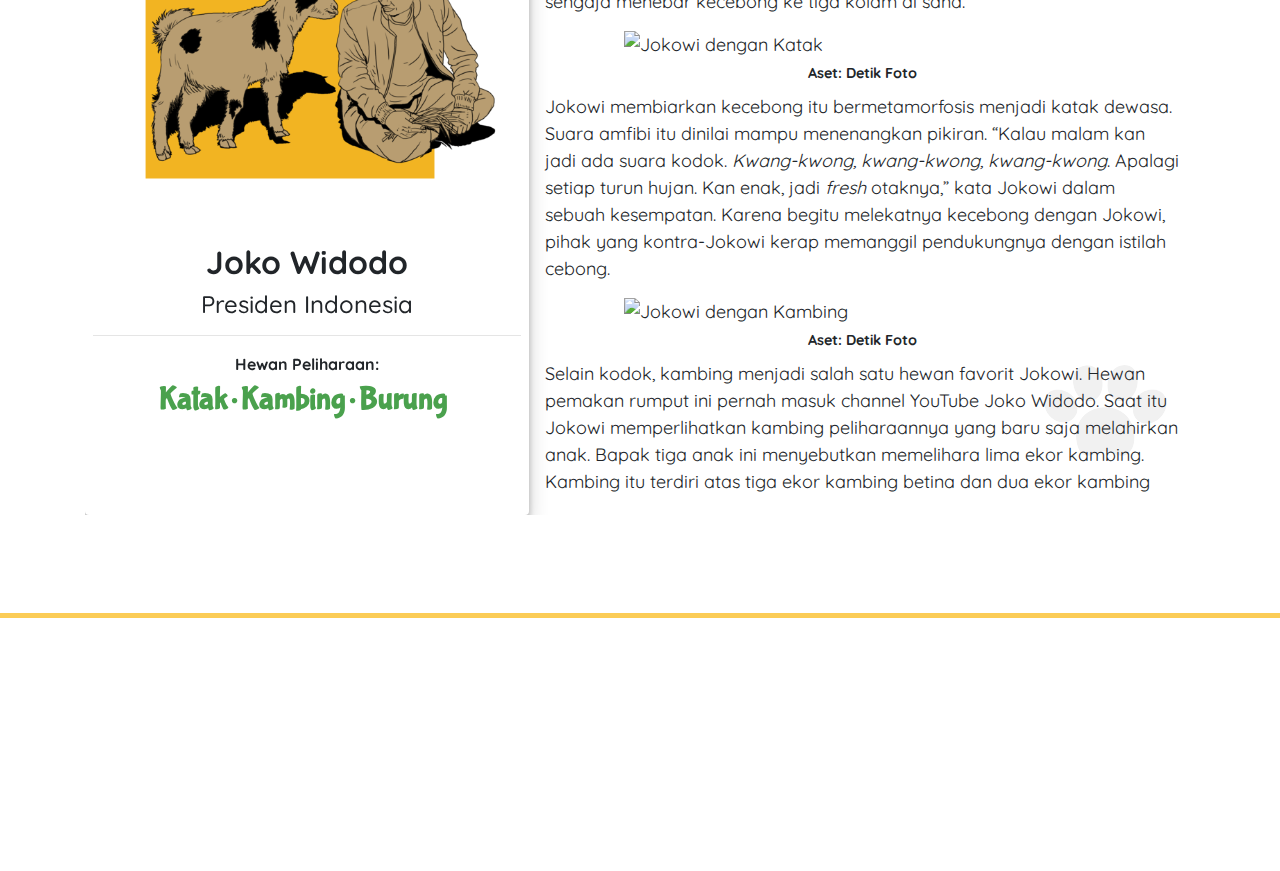
==== commit 68f7b32d: "update" ====
--- a/index.html
+++ b/index.html
@@ -193,7 +193,7 @@
         </ul>
       </div>
       <section class="banner">
-        <div class="logo-detik" hidden>
+        <div class="logo-detik">
           <a href="https://news.detik.com/x/">
             <img
               src="img/logo-detikx.webp"
@@ -212,6 +212,28 @@
 
         <div class="banner__titlex text-center">
           <h2 class="bubbles"><span>"Hewan</span><span>Peliharaan</span><span>Pemimpin</span><span>Dunia"</span></h2>
+        </div>
+        
+        <div class="d-block tops86 position-relative">
+          <div class="banner__img eya">
+            <div class="eya__img"><img src="img/flag/rounded/indonesia.png" alt=""></div>
+            <div class="eya__img"><img src="img/flag/rounded/japan.png" alt=""></div>
+            <div class="eya__img"><img src="img/flag/rounded/new-zealand.png" alt=""></div>
+            <div class="eya__img"><img src="img/flag/rounded/russia.png" alt=""></div>
+            <div class="eya__img"><img src="img/flag/rounded/thailand.png" alt=""></div>
+            <div class="eya__img"><img src="img/flag/rounded/turkey.png" alt=""></div>
+            <div class="eya__img"><img src="img/flag/rounded/united-kingdom.png" alt=""></div>
+            <div class="eya__img"><img src="img/flag/rounded/united-states-of-america.png" alt=""></div>
+          </div>
+          <div class="banner__img one">
+            <img src="img/presiden/1.webp" alt="">
+          </div>
+          <div class="banner__img two">
+            <img src="img/presiden/2.webp" alt="">
+          </div>
+          <div class="banner__img three">
+            <img src="img/presiden/3.webp" alt="">
+          </div>
         </div>
 
         <div class="scroll-down text-center">
--- a/sass/init.css
+++ b/sass/init.css
@@ -1 +1 @@
-﻿main,body{font-weight:400;box-sizing:border-box}h1{margin:0;padding:0}h1,p,li,div,table,h1,td,th,h2,h3{font-family:"Quicksand"}main{position:relative;overflow-x:hidden}@media screen and (max-width: 766px){main{margin-bottom:0px}}.share_icon{color:#000 !important}.share_icon>a{padding:5px 4px !important}.share_icon>a i{font-size:20px !important;line-height:25px !important}@media screen and (max-width: 766px){.share_icon>a{padding:0 !important}}#share{z-index:999 !important}.font-bold{font-weight:700}.font-big{font-size:42px}.font-super{font-size:47px}@media screen and (max-width: 766px){.font-super{font-size:50px}}.font-std{font-size:16px !important}.font-stdbig{font-size:24px}.vertical-top{vertical-align:top}.to-top{position:relative;z-index:20}.color-white{color:#fff}.color-soft{color:#ffde9c}.color-grey{color:gray}.firstletter::first-letter{float:left;font-weight:bold;margin-right:8px;font-size:60px;font-size:6rem;line-height:40px;line-height:4rem;height:4rem;text-transform:uppercase}.title-h1{position:absolute;left:5%;bottom:15%}.welcome{font-family:"Catamaran",sans-serif;font-weight:700}@media screen and (max-width: 766px){.welcome{right:0}}.welcome.text-pop-up-top{-webkit-animation:text-pop-up-top 2s cubic-bezier(0.25, 0.46, 0.45, 0.94) infinite alternate both;animation:text-pop-up-top 2s cubic-bezier(0.25, 0.46, 0.45, 0.94) infinite alternate both}@-webkit-keyframes text-pop-up-top{0%{-webkit-transform:translateY(0);transform:translateY(0);-webkit-transform-origin:50% 50%;transform-origin:50% 50%;text-shadow:none}100%{-webkit-transform:translateY(-50px);transform:translateY(-50px);-webkit-transform-origin:50% 50%;transform-origin:50% 50%;text-shadow:0 1px 0 #444,0 2px 0 #444,0 3px 0 #444,0 4px 0 #444,0 5px 0 #444,0 6px 0 #444,0 7px 0 #444,0 8px 0 #444,0 9px 0 #444,0 50px 30px rgba(0,0,0,.3)}}@keyframes text-pop-up-top{0%{-webkit-transform:translateY(0);transform:translateY(0);-webkit-transform-origin:50% 50%;transform-origin:50% 50%;text-shadow:none}100%{-webkit-transform:translateY(-50px);transform:translateY(-50px);-webkit-transform-origin:50% 50%;transform-origin:50% 50%;text-shadow:0 1px 0 #444,0 2px 0 #444,0 3px 0 #444,0 4px 0 #444,0 5px 0 #444,0 6px 0 #444,0 7px 0 #444,0 8px 0 #444,0 9px 0 #444,0 50px 30px rgba(0,0,0,.3)}}.welcome h1{font-size:72px;display:block;font-family:"Catamaran",sans-serif;font-weight:700;width:700px;color:#f7ce23}@media screen and (max-width: 766px){.welcome h1{font-size:40px;width:auto;text-align:center}}.slick-next,.slick-prev{background:#fff;width:30px;height:30px;box-shadow:1px 3px 2px #bbb;border-radius:50%}@media screen and (max-width: 766px){.slick-next,.slick-prev{top:100%}}.slick-next:hover,.slick-next:focus,.slick-prev:hover,.slick-prev:focus{color:#78cc6d;outline:none;background:#fff}.slick-next:before,.slick-prev:before{font-family:"FontAwesome";font-size:20px;text-align:center;color:#78cc6d;opacity:1}.slick-next{right:-16px;text-align:center}.slick-next:before{content:""}@media screen and (max-width: 766px){.slick-next{right:0}}.slick-prev{left:-16px;z-index:1}.slick-prev::before{content:""}@media screen and (max-width: 766px){.slick-prev{left:0}}.preloader{position:fixed;top:0;bottom:0;left:0;right:0;z-index:999999;background:#000}.preloader .waiting{position:absolute;transform:translate(-50%, -50%);left:50%;top:50%}.preloader .animate{-webkit-animation-duration:1.5s;animation-duration:1.5s;-webkit-animation-fill-mode:both;animation-fill-mode:both;-webkit-animation-timing-function:linear;animation-timing-function:linear;animation-iteration-count:infinite;-webkit-animation-iteration-count:infinite;-webkit-animation-name:bounce;animation-name:bounce}@-webkit-keyframes bounce{0%,100%{-webkit-transform:translateX(0)}50%{-webkit-transform:translateX(-10px)}}@keyframes bounce{0%,100%{transform:translateX(0)}50%{transform:translateX(-10px)}}.preloader .bounce{-webkit-animation-name:bounce;animation-name:bounce}.source{padding:32px 0}@media screen and (max-width: 766px){.source{padding:32px}}.source li,.source a{color:#000;font-style:italic}.scroll-down{position:absolute;left:50%;bottom:0;transform:translate(0, -50%)}@media screen and (max-width: 766px){.scroll-down{transform:translate(-50%, -50%)}}.close_{position:absolute;right:8px;top:8px;width:30px;height:30px;border-radius:50%;background:#fff;text-align:center;cursor:pointer;z-index:43;padding-top:2px;transition:.3s}.close_:hover{background:#000}.close_:hover i{color:#fff}.close_ i{font-size:22px}.wrap-detik{width:660px;margin:0 auto;display:block;position:relative}@media screen and (max-width: 766px){.wrap-detik{width:auto;margin:0 8px}}.scroll-down{cursor:pointer;color:#fff}/*# sourceMappingURL=init.css.map */
+﻿main,body{font-weight:400;box-sizing:border-box}h1{margin:0;padding:0}h1,p,li,div,table,h1,td,th,h2,h3{font-family:"Quicksand"}main{position:relative;overflow-x:hidden}@media screen and (max-width: 766px){main{margin-bottom:0px}}.share_icon{color:#000 !important}.share_icon>a{padding:5px 4px !important}.share_icon>a i{font-size:20px !important;line-height:25px !important}@media screen and (max-width: 766px){.share_icon>a{padding:0 !important}}#share{z-index:999 !important}.font-bold{font-weight:700}.font-big{font-size:42px}.font-super{font-size:47px}@media screen and (max-width: 766px){.font-super{font-size:50px}}.font-std{font-size:16px !important}.font-stdbig{font-size:24px}.vertical-top{vertical-align:top}.to-top{position:relative;z-index:20}.color-white{color:#fff}.color-soft{color:#ffde9c}.color-grey{color:gray}.firstletter::first-letter{float:left;font-weight:bold;margin-right:8px;font-size:60px;font-size:6rem;line-height:40px;line-height:4rem;height:4rem;text-transform:uppercase}.title-h1{position:absolute;left:5%;bottom:15%}.welcome{font-family:"Catamaran",sans-serif;font-weight:700}@media screen and (max-width: 766px){.welcome{right:0}}.welcome.text-pop-up-top{-webkit-animation:text-pop-up-top 2s cubic-bezier(0.25, 0.46, 0.45, 0.94) infinite alternate both;animation:text-pop-up-top 2s cubic-bezier(0.25, 0.46, 0.45, 0.94) infinite alternate both}@-webkit-keyframes text-pop-up-top{0%{-webkit-transform:translateY(0);transform:translateY(0);-webkit-transform-origin:50% 50%;transform-origin:50% 50%;text-shadow:none}100%{-webkit-transform:translateY(-50px);transform:translateY(-50px);-webkit-transform-origin:50% 50%;transform-origin:50% 50%;text-shadow:0 1px 0 #444,0 2px 0 #444,0 3px 0 #444,0 4px 0 #444,0 5px 0 #444,0 6px 0 #444,0 7px 0 #444,0 8px 0 #444,0 9px 0 #444,0 50px 30px rgba(0,0,0,.3)}}@keyframes text-pop-up-top{0%{-webkit-transform:translateY(0);transform:translateY(0);-webkit-transform-origin:50% 50%;transform-origin:50% 50%;text-shadow:none}100%{-webkit-transform:translateY(-50px);transform:translateY(-50px);-webkit-transform-origin:50% 50%;transform-origin:50% 50%;text-shadow:0 1px 0 #444,0 2px 0 #444,0 3px 0 #444,0 4px 0 #444,0 5px 0 #444,0 6px 0 #444,0 7px 0 #444,0 8px 0 #444,0 9px 0 #444,0 50px 30px rgba(0,0,0,.3)}}.welcome h1{font-size:72px;display:block;font-family:"Catamaran",sans-serif;font-weight:700;width:700px;color:#f7ce23}@media screen and (max-width: 766px){.welcome h1{font-size:40px;width:auto;text-align:center}}.slick-next,.slick-prev{background:#fff;width:30px;height:30px;box-shadow:1px 3px 2px #bbb;border-radius:50%}@media screen and (max-width: 766px){.slick-next,.slick-prev{top:100%}}.slick-next:hover,.slick-next:focus,.slick-prev:hover,.slick-prev:focus{color:#78cc6d;outline:none;background:#fff}.slick-next:before,.slick-prev:before{font-family:"FontAwesome";font-size:20px;text-align:center;color:#78cc6d;opacity:1}.slick-next{right:-16px;text-align:center}.slick-next:before{content:""}@media screen and (max-width: 766px){.slick-next{right:0}}.slick-prev{left:-16px;z-index:1}.slick-prev::before{content:""}@media screen and (max-width: 766px){.slick-prev{left:0}}.preloader{position:fixed;top:0;bottom:0;left:0;right:0;z-index:999999;background:#000}.preloader .waiting{position:absolute;transform:translate(-50%, -50%);left:50%;top:50%}.preloader .animate{-webkit-animation-duration:1.5s;animation-duration:1.5s;-webkit-animation-fill-mode:both;animation-fill-mode:both;-webkit-animation-timing-function:linear;animation-timing-function:linear;animation-iteration-count:infinite;-webkit-animation-iteration-count:infinite;-webkit-animation-name:bounce;animation-name:bounce}@-webkit-keyframes bounce{0%,100%{-webkit-transform:translateX(0)}50%{-webkit-transform:translateX(-10px)}}@keyframes bounce{0%,100%{transform:translateX(0)}50%{transform:translateX(-10px)}}.preloader .bounce{-webkit-animation-name:bounce;animation-name:bounce}.source{padding:32px 0}@media screen and (max-width: 766px){.source{padding:32px}}.source li,.source a{color:#000;font-style:italic}.scroll-down{position:absolute;left:50%;bottom:0;z-index:20;transform:translate(0, -50%)}@media screen and (max-width: 766px){.scroll-down{transform:translate(-50%, -50%)}}.close_{position:absolute;right:8px;top:8px;width:30px;height:30px;border-radius:50%;background:#fff;text-align:center;cursor:pointer;z-index:43;padding-top:2px;transition:.3s}.close_:hover{background:#000}.close_:hover i{color:#fff}.close_ i{font-size:22px}.wrap-detik{width:660px;margin:0 auto;display:block;position:relative}@media screen and (max-width: 766px){.wrap-detik{width:auto;margin:0 8px}}.scroll-down{cursor:pointer;color:#fff}/*# sourceMappingURL=init.css.map */
--- a/sass/style.css
+++ b/sass/style.css
@@ -1 +1 @@
-﻿@import"https://fonts.googleapis.com/css?family=Quicksand:400,700,900";@import"https://fonts.googleapis.com/css?family=Bubblegum+Sans";section{position:relative;padding:32px 0;z-index:60}section h2{text-align:left}@keyframes lab_round{0%{transform:rotateZ(0deg)}100%{transform:rotateZ(359deg)}}.banner{height:100vh;position:relative;padding:0}@media screen and (min-width: 1440px){.banner{height:80vh}}@media screen and (max-width: 766px){.banner{height:80vh}}.banner .sumbers{font-size:12px}.banner .sumbers a{color:#fff}.banner__titlex{position:absolute;left:50%;top:20%;transform:translate(-50%, -50%);color:#fff}@media screen and (min-width: 1300px){.banner__titlex{width:51%}}@media screen and (max-width: 766px){.banner__titlex{transform:initial;left:initial;top:13%}}.banner__titlex h2{margin:0;font-size:62px;padding:0;color:#fff;text-shadow:0 .1em 20px rgba(0,0,0,.8),.05em -0.03em 0 rgba(0,0,0,.8),.05em .005em 0 rgba(0,0,0,.8),0em .08em 0 rgba(0,0,0,.8),.05em .08em 0 rgba(0,0,0,.8),0px -0.03em 0 rgba(0,0,0,.8),-0.03em -0.03em 0 rgba(0,0,0,.8),-0.03em .08em 0 rgba(0,0,0,.8),-0.03em 0 0 rgba(0,0,0,.8)}@media screen and (min-width: 1440px){.banner__titlex h2{width:30vw}}@media screen and (max-width: 766px){.banner__titlex h2{line-height:54px;width:auto}}.banner__titlex h2 span{transform:scale(0.9);display:inline-block}.banner__titlex h2 span:first-child{animation:bop 1s cubic-bezier(0.175, 0.885, 0.32, 1.275) forwards infinite alternate}.banner__titlex h2 span:last-child,.banner__titlex h2 span:nth-child(3){animation:bopB 1s .2s cubic-bezier(0.175, 0.885, 0.32, 1.275) forwards infinite alternate;margin-left:8px}@keyframes bop{0%{transform:scale(0.9)}50%,100%{transform:scale(1)}}@keyframes bopB{0%{transform:scale(0.9)}80%,100%{transform:scale(1) rotateZ(-3deg)}}.banner__image{width:100%;height:100%}.banner__image img{width:100%;height:100%;object-fit:cover}:root{--color-fur: #ffb141;--color-fur-dark: #F5832C;--color-spot: #F9584C;--color-snout: #544258;--color-collar: #3EAB6C;--duration: .7s;--semi-duration: calc(var(--duration) / 2);--easing: cubic-bezier(.5, 0, .5, 1);--stagger: calc(-1 * var(--semi-duration) / 2)}.paragraph{font-size:18px;position:relative}.paragraph__helping{position:absolute;top:-16px;left:-16px;width:100%;height:100%;bottom:16px;right:16px;z-index:-1;background:linear-gradient(to bottom, rgba(76, 193, 134, 0.5) 10%, transparent)}.paragraph .haha{z-index:1;height:300px;width:300px;display:flex;justify-content:center;align-items:center}.paragraph .haha .neck{width:50%;height:100px;right:-5px;bottom:calc(100% - 10px);transform-origin:center bottom;transform:rotate(15deg);z-index:2}.paragraph .haha .neck>.fur{border-bottom-left-radius:10px;height:100%;width:100%}.paragraph .haha .neck>.fur:before{content:"";position:absolute;top:0;right:0;height:50px;width:100%;background-color:var(--color-fur-dark);z-index:1;transform-origin:right bottom;transform:rotate(15deg)}.paragraph .haha .collar{width:calc(100% + 10px);height:15%;background-color:var(--color-collar);left:-5px;bottom:30px;border-radius:5px;animation:collar var(--semi-duration) calc(var(--semi-duration) / 4) infinite;z-index:2}@keyframes collar{from,to{transform:none}50%{transform:translateY(-25%)}}.paragraph .haha .collar:after{content:"";width:18%;height:120%;border-radius:50%;background:var(--color-snout);position:absolute;right:0%;top:110%;transform-origin:center top;animation:tag var(--semi-duration) infinite both}@keyframes tag{from,to{transform:rotate(-15deg)}50%{transform:rotate(-15deg) scaleY(1.5)}}.paragraph .haha .head{height:80%;width:145%;left:-2%;bottom:50%;transform-origin:left center;z-index:2;animation:head var(--semi-duration) calc(var(--semi-duration) / 4) infinite}@keyframes head{from,to{transform:rotate(-10deg)}50%{transform:rotate(-15deg)}}.paragraph .haha .head>.fur{height:100%;width:100%;border-bottom-right-radius:80px}.paragraph .haha .head>.fur:before{content:"";position:absolute;top:-80%;left:-30%;width:100%;height:0;padding-top:100%;background-color:var(--color-spot);z-index:1;border-radius:50%}.paragraph .haha .snout{--color: var(--color-snout);width:25%;height:0;padding-top:25%;background-color:var(--color);top:0;right:-5px;border-bottom-left-radius:100%;z-index:1}.paragraph .haha .ears{bottom:40%;height:100%;width:30%;left:0;z-index:-1}.paragraph .haha .ear{--color: var(--color-spot);width:100%;height:100%;bottom:0;left:0;transform-origin:left bottom;transform:rotate(-10deg);animation:ear-front calc(var(--duration) / 2) infinite}@keyframes ear-front{50%{transform:rotate(-15deg)}}.paragraph .haha .ear:before{content:"";position:absolute;height:25px;width:15px;z-index:2;top:-2px;right:-7px;border-top-left-radius:100%;border-width:2px;border-color:transparent;border-style:solid;border-left:2px solid var(--color-snout);transform-origin:bottom left;animation:ear-mark var(--semi-duration) calc(-1 * var(--semi-duration)) infinite}@keyframes ear-mark{from,to{transform:rotate(0deg)}50%{transform:rotate(25deg)}}.paragraph .haha .ear>.fur{border-top-left-radius:100%;height:100%;width:100%}.paragraph .haha .ear:nth-child(2){left:15px;bottom:5px;transform:rotate(-5deg);--color: var(--color-fur);z-index:-1;animation:ear-back calc(var(--duration) / 2) infinite both}@keyframes ear-back{from,to{transform:rotate(0deg)}50%{transform:rotate(-10deg)}}.paragraph .haha .eye{--size: 6%;--color: var(--color-snout);width:var(--size);height:0;padding:var(--size);left:35%;top:20%;border-radius:50%;background-color:var(--color);z-index:1}.paragraph .haha .eye:before{content:"";position:absolute;top:0;left:0;width:100%;height:100%;border-radius:50%;background-color:var(--color);z-index:1}.paragraph .haha .eye:after{content:"";width:100%;height:100%;position:absolute;left:-50%;top:-50%;border-top-left-radius:100%;border-width:2px;border-color:var(--color);border-style:solid;border-bottom-color:var(--color-spot);border-right-color:var(--color-spot);transform:scale(1.25);z-index:0}.paragraph .haha .torso{width:56.6666666667%;height:33.3333333333%;animation:torso var(--semi-duration) both infinite}@keyframes torso{from,to{transform:none}50%{transform:translateY(15%)}}.paragraph .haha .torso>.fur{height:100%;width:185px;border-top-left-radius:40px;transform-origin:left center;transform:rotate(-20deg) translateY(10px);z-index:1}.paragraph .haha .torso>.fur:after{height:100%;width:100%;border-bottom-left-radius:200px 85px;border-bottom-right-radius:100px}.paragraph .haha .torso>.legs{position:absolute;top:0;left:0;width:100%;height:100%}.paragraph .haha .torso .spot{width:120px;height:120px;bottom:40px;left:-20px;border-radius:50%;background-color:var(--color-spot);z-index:1;animation:spot var(--duration) calc(-1 * var(--semi-duration)) both infinite}@keyframes spot{from,66%,to{transform:none}33%{transform:translateX(10px)}}.paragraph .haha .torso .spot:after{content:"";height:20px;width:20px;border-radius:50%;background-color:inherit;position:absolute;bottom:-10px;right:5px}.paragraph .haha .torso>.tail{--color: var(--color-spot);bottom:calc(100% - 15px);left:0;transform-origin:center bottom;transform:rotate(-45deg)}.paragraph .haha .tail{height:15px;width:20px;background-color:var(--color);border-top-right-radius:10px 100%;border-top-left-radius:10px 100%;animation:tail var(--semi-duration) infinite}@keyframes tail{from,to{transform:rotate(-45deg) translateX(-15%)}50%{transform:rotate(-25deg) translateX(15%)}}.paragraph .haha .tail>.tail{bottom:calc(90%);transform-origin:bottom left;transform:rotate(-10deg) translateY(50%) scaleX(0.8) scaleY(0.9);animation:tail-inner var(--semi-duration) var(--stagger) infinite}@keyframes tail-inner{from,to{transform:rotate(-10deg) translateY(50%) scaleX(0.8) scaleY(0.9)}50%{transform:rotate(5deg) translateY(50%) scaleX(0.8) scaleY(0.9)}}.paragraph .haha .legs>.leg{bottom:5px;--color: var(--color-fur)}.paragraph .haha .legs>.leg:nth-child(1),.paragraph .haha .legs .leg:nth-child(3){right:15px}.paragraph .haha .legs>.leg:nth-child(3),.paragraph .haha .legs>.leg:nth-child(4){--color: var(--color-fur-dark);z-index:-1}.paragraph .haha .legs>.leg:nth-child(1),.paragraph .haha .legs .leg:nth-child(4){--delay: 0s}.paragraph .haha .legs>.leg:nth-child(2),.paragraph .haha .legs>.leg:nth-child(3){--delay: calc(-1 * var(--duration) / 2 ) }.paragraph .haha .legs>.leg:nth-child(2){left:0}.paragraph .haha .legs>.leg:nth-child(4){left:0}.paragraph .haha .leg{position:absolute;height:65px;width:45px;background-color:var(--color);transform-origin:center 5px;animation:leg infinite var(--duration) var(--delay, 0s)}.paragraph .haha .leg>.leg-inner{animation:leg-inner infinite var(--duration) calc(var(--delay));transform:rotate(90deg)}@keyframes leg-inner{from,to{transform:none}33%{transform:rotate(70deg)}76%{transform:none}}@keyframes leg{from,to{transform:none}33%{transform:rotate(-55deg)}66%{transform:rotate(-20deg)}}.paragraph .haha .leg>.fur{width:144.4444444444%;height:100%}.paragraph .haha .leg>.fur:after{width:45px;bottom:0;top:initial;transform:rotate(15deg)}.paragraph .haha .fur{position:absolute;overflow:hidden}.paragraph .haha .fur:after{content:"";position:absolute;width:100%;height:150%;top:0;left:0;background-color:var(--color, var(--color-fur));transform-origin:center bottom}.paragraph .haha .leg-inner{position:absolute;height:65%;width:100%;top:calc(100%);transform-origin:center top}.paragraph .haha .leg-inner:before{content:"";width:45px;height:45px;background-color:var(--color);position:absolute;border-radius:50%;top:-22.5px}.paragraph .haha .leg-inner>.fur{width:100%;height:100%;position:absolute;top:0;left:0;overflow:hidden}.paragraph .haha .leg-inner>.fur:after{content:"";position:absolute;width:100%;height:150%;top:0;left:0;background-color:var(--color);transform-origin:center top;transform:rotate(15deg)}.paragraph .haha *{position:absolute;will-change:transform}.paragraph .haha:before{content:"";position:absolute;bottom:13.3333333333%;left:0;width:100%;height:3.3333333333%;background-color:#d3d1d1;border-radius:2px;animation:shadow calc(1 * var(--semi-duration)) infinite}@keyframes shadow{from,to{transform:scaleX(0.75)}45%,55%{transform:scaleX(0.5)}}.contentx{background:#fff;padding:24px;position:relative;z-index:5}.contentx::before{content:"";position:absolute;top:16px;width:100px;height:100px;background:rgba(0,0,0,.03);border-radius:50%;right:16px}.slider-single h3{line-height:10rem}.js .slider-single>div:nth-child(1n+2){display:none}.js .slider-single.slick-initialized>div:nth-child(1n+2){display:block}h3{background:#f0f0f0;color:#3498db;font-size:2.25rem;margin:.5rem;padding:2%;position:relative;text-align:center}.slider-single h3{line-height:10rem}.slider-nav h3::before{content:"";display:block;padding-top:75%}.slider-nav h3 span{position:absolute;top:50%;left:50%;transform:translate(-50%, -50%)}.slider-nav .slick-slide{cursor:pointer}.slick-slide.is-active h3{color:#c00;background-color:#fff}.to-up{cursor:pointer;color:#fff}.credit{border-top:5px solid #fbcc56;text-align:center;margin:0 auto;display:block}.credit .wrapings{display:block;width:50%;margin:0 auto 4px}@media screen and (max-width: 766px){.credit .wrapings{width:100%}}.credit .name,.credit .jobdesc{color:#fff;display:inline-block;vertical-align:top}@media screen and (max-width: 766px){.credit .name,.credit .jobdesc{font-size:14px}}.credit .name{text-align:left;width:45%;font-size:18px;font-weight:bold;vertical-align:middle}@media screen and (max-width: 766px){.credit .name{font-size:16px}}.credit .jobdesc{text-align:right;width:45%;font-size:15px;margin-right:16px;vertical-align:middle}@media screen and (max-width: 766px){.credit .jobdesc{font-size:14px}}#nav{display:none !important}#logo{display:none !important}.gradient{position:fixed;overflow:hidden;top:0;bottom:0;left:0;width:100%;height:100%;background:linear-gradient(to bottom right, #50a3a2 0%, #78cc6d 100%) !important;right:0}.gradient .bg-bubbles{position:absolute;top:0;left:0;width:100%;height:100%}.gradient .bg-bubbles li{position:absolute;list-style:none;display:block;width:80px;height:80px;background-color:rgba(255,255,255,.1);bottom:-320px;animation:square 50s infinite;transition-timing-function:linear;border-radius:4px}.gradient .bg-bubbles li:nth-child(1){left:10%}.gradient .bg-bubbles li:nth-child(2){left:20%;width:160px;height:160px;animation-delay:2s;animation-duration:34s}.gradient .bg-bubbles li:nth-child(3){left:25%;animation-delay:4s}.gradient .bg-bubbles li:nth-child(4){left:40%;width:120px;height:120px;animation-duration:44s}.gradient .bg-bubbles li:nth-child(5){left:70%}.gradient .bg-bubbles li:nth-child(6){left:80%;width:240px;height:240px;animation-delay:3s}.gradient .bg-bubbles li:nth-child(6) img{width:100%;height:100%;object-fit:contain}.gradient .bg-bubbles li:nth-child(7){left:32%;width:320px;height:320px;animation-delay:7s}.gradient .bg-bubbles li:nth-child(8){left:55%;width:40px;height:40px;-webkit-animation-delay:15s;animation-delay:15s;-webkit-animation-duration:80s;animation-duration:80s}.gradient .bg-bubbles li:nth-child(9){left:25%;width:20px;height:20px;animation-delay:2s;animation-duration:80s}.gradient .bg-bubbles li:nth-child(10){left:90%;width:320px;height:320px;animation-delay:22s}@keyframes square{0%{-webkit-transform:translateY(0);transform:translateY(0)}100%{-webkit-transform:translateY(-1500px) rotate(600deg);transform:translateY(-1500px) rotate(600deg)}}.semua ::-webkit-scrollbar{width:7px}.semua ::-webkit-scrollbar-track{border-radius:10px}.semua ::-webkit-scrollbar-thumb{background:#7f7f7f;border-radius:3px}.semua ::-webkit-scrollbar-thumb:hover{background:#a9a9a9}.semua .slider{margin-top:32px}@media screen and (max-width: 766px){.semua .slider-single{margin-top:42px}}.semua .flag-img{width:100%;height:80px;filter:grayscale(1)}.semua .flag-img img{width:100%;height:100%;object-fit:contain}.semua .pemimpin-content{height:640px !important}@media screen and (max-width: 766px){.semua .pemimpin-content{height:auto !important}}.semua .pemimpin-content.slick-slide{margin:0 !important}.semua .pemimpin-content .wraping{display:block;height:100%}.semua .pemimpin-content .wraping .foto{display:inline-block;width:40%;border-radius:4px;vertical-align:top;position:relative;box-shadow:rgba(0,0,0,.19) 0px 10px 20px,rgba(0,0,0,.23) 0px 6px 6px;background:#fff;z-index:89;height:100%}@media screen and (max-width: 766px){.semua .pemimpin-content .wraping .foto{display:block;width:100%;height:80vh}}.semua .pemimpin-content .wraping .foto .helping__abs{position:absolute;bottom:0;right:-12px;z-index:1;opacity:.15;width:250px;height:auto}.semua .pemimpin-content .wraping .foto .helping__abs img{width:100%;height:100%;object-fit:contain}.semua .pemimpin-content .wraping .foto__helping{position:absolute;top:-16px;left:-16px;width:100%;height:100%;bottom:16px;right:16px;z-index:1;background:linear-gradient(to bottom, rgba(76, 193, 134, 0.5) 10%, transparent)}.semua .pemimpin-content .wraping .foto .helping{position:absolute;z-index:12;left:0;right:0;background:transparent;padding:8px}@media screen and (max-width: 766px){.semua .pemimpin-content .wraping .foto .helping h2{font-size:1.7rem}}.semua .pemimpin-content .wraping .foto .helping ul{display:block;list-style-type:none;padding:0}.semua .pemimpin-content .wraping .foto .helping ul li{text-align:center;display:inline-block;color:#4aa14d;font-weight:700}.semua .pemimpin-content .wraping .foto .helping ul li:last-child::after{content:""}.semua .pemimpin-content .wraping .foto .helping ul li::after{content:"";font-size:6px;margin:0 4px;font-family:"fontAwesome";vertical-align:middle}.semua .pemimpin-content .wraping .foto .image{width:100%;height:360px;position:relative}.semua .pemimpin-content .wraping .foto .image::before{content:"";position:absolute;top:20%;background:url(../img/haha.png);left:0;right:0;width:100%;height:100%}.semua .pemimpin-content .wraping .foto .image img{width:100%;height:100%;object-fit:cover;border-radius:4px 4px 0 0}.semua .pemimpin-content .wraping .isi{display:inline-block;width:60%;border-radius:0 5px 5px 0;position:absolute;background:#fff;top:16px;overflow:auto;bottom:16px;padding:16px}.semua .pemimpin-content .wraping .isi__animasi{position:absolute !important;right:16px;bottom:16px;opacity:.05;z-index:1 !important}.semua .pemimpin-content .wraping .isi p,.semua .pemimpin-content .wraping .isi div{font-size:18px;position:relative;z-index:20}.semua .pemimpin-content .wraping .isi__img{width:75%;height:auto;margin:0 auto 8px}.semua .pemimpin-content .wraping .isi__img img{width:100%;height:100%;object-fit:contain}@media screen and (max-width: 766px){.semua .pemimpin-content .wraping .isi__img{width:100%}}@media screen and (max-width: 766px){.semua .pemimpin-content .wraping .isi{display:block;width:100%;margin-top:24px;position:relative;box-shadow:rgba(0,0,0,.19) 0px 10px 20px,rgba(0,0,0,.23) 0px 6px 6px;border-radius:0px}}.semua .slick-slide.is-active.flag-img{filter:grayscale(0)}.dog{position:absolute;bottom:0px;left:-50%;opacity:.8}@media screen and (max-width: 766px){.dog{display:none}}.dog img{width:100%;height:100%;object-fit:contain}.to-top-opt{color:#fff;cursor:pointer;transition:.3s;width:150px;margin:0 auto;display:block}.to-top-opt:hover{color:#ececec}.birds{position:absolute;top:-38px;right:-63px;width:110px;height:auto}@media screen and (max-width: 766px){.birds{top:-60px;right:0}}.birds img{width:100%;height:100%;object-fit:contain}.petshoop{position:absolute;top:0;right:0;width:200px;height:auto;opacity:.8}@media screen and (max-width: 766px){.petshoop{display:none}}.petshoop img{width:100%;height:100%;object-fit:contain}.cats{position:absolute;bottom:0;right:-130px;width:150px;height:auto;opacity:.8;animation:MoveUpDown 2.5s linear infinite}@media screen and (max-width: 766px){.cats{display:none}}.cats img{width:100%;height:100%;object-fit:contain}@keyframes MoveUpDown{0%,100%{right:-120px}50%{right:-100px}}.pembukaan{position:relative}.pembukaan__img{position:absolute;top:0;left:50%;opacity:.2;width:240px;z-index:1}@media screen and (max-width: 766px){.pembukaan__img{width:120px}}.pembukaan__img img{width:100%;height:100%;object-fit:contain}.bubbles{font-family:"Bubblegum Sans"}.font-hewan{font-size:32px}/*# sourceMappingURL=style.css.map */
+﻿@import"https://fonts.googleapis.com/css?family=Quicksand:400,700,900";@import"https://fonts.googleapis.com/css?family=Bubblegum+Sans";section{position:relative;padding:32px 0;z-index:60}section h2{text-align:left}@keyframes lab_round{0%{transform:rotateZ(0deg)}100%{transform:rotateZ(359deg)}}.banner{height:100vh;position:relative;padding:0}@media screen and (min-width: 1440px){.banner{height:80vh}}@media screen and (max-width: 766px){.banner{height:100vh}}.banner .sumbers{font-size:12px}.banner .sumbers a{color:#fff}.banner__titlex{position:absolute;left:50%;top:20%;transform:translate(-50%, -50%);color:#fff;width:62%}@media screen and (min-width: 1440px){.banner__titlex{top:15%}}@media screen and (max-width: 766px){.banner__titlex{transform:initial;left:initial;width:100%;top:13%}}.banner__titlex h2{margin:0;font-size:62px;padding:0;color:#fff;text-shadow:0 .1em 20px rgba(0,0,0,.8),.05em -0.03em 0 rgba(0,0,0,.8),.05em .005em 0 rgba(0,0,0,.8),0em .08em 0 rgba(0,0,0,.8),.05em .08em 0 rgba(0,0,0,.8),0px -0.03em 0 rgba(0,0,0,.8),-0.03em -0.03em 0 rgba(0,0,0,.8),-0.03em .08em 0 rgba(0,0,0,.8),-0.03em 0 0 rgba(0,0,0,.8)}@media screen and (min-width: 1440px){.banner__titlex h2{width:61vw;text-align:center;font-size:85px}}@media screen and (max-width: 766px){.banner__titlex h2{line-height:54px;font-size:48px;width:100%}}.banner__titlex h2 span{transform:scale(0.9);display:inline-block}.banner__titlex h2 span:first-child{animation:bop 1s cubic-bezier(0.175, 0.885, 0.32, 1.275) forwards infinite alternate}.banner__titlex h2 span:last-child,.banner__titlex h2 span:nth-child(3){animation:bopB 1s .2s cubic-bezier(0.175, 0.885, 0.32, 1.275) forwards infinite alternate;margin-left:8px}@keyframes bop{0%{transform:scale(0.9)}50%,100%{transform:scale(1)}}@keyframes bopB{0%{transform:scale(0.9)}80%,100%{transform:scale(1) rotateZ(-3deg)}}.banner__image{width:100%;height:100%}.banner__image img{width:100%;height:100%;object-fit:cover}.banner .tops86{top:86px}@media screen and (max-width: 766px){.banner .tops86{height:95vh;top:60px}}.banner__img{position:absolute}@media screen and (max-width: 766px){.banner__img .eya__img{width:35px;display:inline-block}}@media screen and (max-width: 766px){.banner__img .eya__img img{width:100%}}.banner__img.eya{width:60px;height:auto;right:8px;opacity:.7}@media screen and (max-width: 766px){.banner__img.eya{width:50%;top:30%;height:auto;right:initial;left:8px;display:block}}.banner__img.eya img{width:100%;height:100%;margin-bottom:8px;object-fit:contain}@media screen and (min-width: 1440px){.banner__img.eya{right:15%}}.banner__img.one{left:0}@media screen and (min-width: 1440px){.banner__img.one{left:8%}}@media screen and (max-width: 766px){.banner__img.one{left:-20%;bottom:0;z-index:9}}.banner__img.two{left:30%}@media screen and (min-width: 1440px){.banner__img.two{left:31%}}@media screen and (max-width: 766px){.banner__img.two{left:-102px;width:100%;display:none;top:91px}}.banner__img.three{right:-5%}@media screen and (min-width: 1440px){.banner__img.three{right:14%}}@media screen and (max-width: 766px){.banner__img.three{right:-105px;width:100%;top:110px}}.banner__img img{width:100%;height:100%;object-fit:contain}@media screen and (max-width: 766px){.banner__img img{object-fit:cover}}:root{--color-fur: #ffb141;--color-fur-dark: #F5832C;--color-spot: #F9584C;--color-snout: #544258;--color-collar: #3EAB6C;--duration: .7s;--semi-duration: calc(var(--duration) / 2);--easing: cubic-bezier(.5, 0, .5, 1);--stagger: calc(-1 * var(--semi-duration) / 2)}.paragraph{font-size:18px;position:relative}.paragraph__helping{position:absolute;top:-16px;left:-16px;width:100%;height:100%;bottom:16px;right:16px;z-index:-1;background:linear-gradient(to bottom, rgba(76, 193, 134, 0.5) 10%, transparent)}.paragraph .haha{z-index:1;height:300px;width:300px;display:flex;justify-content:center;align-items:center}.paragraph .haha .neck{width:50%;height:100px;right:-5px;bottom:calc(100% - 10px);transform-origin:center bottom;transform:rotate(15deg);z-index:2}.paragraph .haha .neck>.fur{border-bottom-left-radius:10px;height:100%;width:100%}.paragraph .haha .neck>.fur:before{content:"";position:absolute;top:0;right:0;height:50px;width:100%;background-color:var(--color-fur-dark);z-index:1;transform-origin:right bottom;transform:rotate(15deg)}.paragraph .haha .collar{width:calc(100% + 10px);height:15%;background-color:var(--color-collar);left:-5px;bottom:30px;border-radius:5px;animation:collar var(--semi-duration) calc(var(--semi-duration) / 4) infinite;z-index:2}@keyframes collar{from,to{transform:none}50%{transform:translateY(-25%)}}.paragraph .haha .collar:after{content:"";width:18%;height:120%;border-radius:50%;background:var(--color-snout);position:absolute;right:0%;top:110%;transform-origin:center top;animation:tag var(--semi-duration) infinite both}@keyframes tag{from,to{transform:rotate(-15deg)}50%{transform:rotate(-15deg) scaleY(1.5)}}.paragraph .haha .head{height:80%;width:145%;left:-2%;bottom:50%;transform-origin:left center;z-index:2;animation:head var(--semi-duration) calc(var(--semi-duration) / 4) infinite}@keyframes head{from,to{transform:rotate(-10deg)}50%{transform:rotate(-15deg)}}.paragraph .haha .head>.fur{height:100%;width:100%;border-bottom-right-radius:80px}.paragraph .haha .head>.fur:before{content:"";position:absolute;top:-80%;left:-30%;width:100%;height:0;padding-top:100%;background-color:var(--color-spot);z-index:1;border-radius:50%}.paragraph .haha .snout{--color: var(--color-snout);width:25%;height:0;padding-top:25%;background-color:var(--color);top:0;right:-5px;border-bottom-left-radius:100%;z-index:1}.paragraph .haha .ears{bottom:40%;height:100%;width:30%;left:0;z-index:-1}.paragraph .haha .ear{--color: var(--color-spot);width:100%;height:100%;bottom:0;left:0;transform-origin:left bottom;transform:rotate(-10deg);animation:ear-front calc(var(--duration) / 2) infinite}@keyframes ear-front{50%{transform:rotate(-15deg)}}.paragraph .haha .ear:before{content:"";position:absolute;height:25px;width:15px;z-index:2;top:-2px;right:-7px;border-top-left-radius:100%;border-width:2px;border-color:transparent;border-style:solid;border-left:2px solid var(--color-snout);transform-origin:bottom left;animation:ear-mark var(--semi-duration) calc(-1 * var(--semi-duration)) infinite}@keyframes ear-mark{from,to{transform:rotate(0deg)}50%{transform:rotate(25deg)}}.paragraph .haha .ear>.fur{border-top-left-radius:100%;height:100%;width:100%}.paragraph .haha .ear:nth-child(2){left:15px;bottom:5px;transform:rotate(-5deg);--color: var(--color-fur);z-index:-1;animation:ear-back calc(var(--duration) / 2) infinite both}@keyframes ear-back{from,to{transform:rotate(0deg)}50%{transform:rotate(-10deg)}}.paragraph .haha .eye{--size: 6%;--color: var(--color-snout);width:var(--size);height:0;padding:var(--size);left:35%;top:20%;border-radius:50%;background-color:var(--color);z-index:1}.paragraph .haha .eye:before{content:"";position:absolute;top:0;left:0;width:100%;height:100%;border-radius:50%;background-color:var(--color);z-index:1}.paragraph .haha .eye:after{content:"";width:100%;height:100%;position:absolute;left:-50%;top:-50%;border-top-left-radius:100%;border-width:2px;border-color:var(--color);border-style:solid;border-bottom-color:var(--color-spot);border-right-color:var(--color-spot);transform:scale(1.25);z-index:0}.paragraph .haha .torso{width:56.6666666667%;height:33.3333333333%;animation:torso var(--semi-duration) both infinite}@keyframes torso{from,to{transform:none}50%{transform:translateY(15%)}}.paragraph .haha .torso>.fur{height:100%;width:185px;border-top-left-radius:40px;transform-origin:left center;transform:rotate(-20deg) translateY(10px);z-index:1}.paragraph .haha .torso>.fur:after{height:100%;width:100%;border-bottom-left-radius:200px 85px;border-bottom-right-radius:100px}.paragraph .haha .torso>.legs{position:absolute;top:0;left:0;width:100%;height:100%}.paragraph .haha .torso .spot{width:120px;height:120px;bottom:40px;left:-20px;border-radius:50%;background-color:var(--color-spot);z-index:1;animation:spot var(--duration) calc(-1 * var(--semi-duration)) both infinite}@keyframes spot{from,66%,to{transform:none}33%{transform:translateX(10px)}}.paragraph .haha .torso .spot:after{content:"";height:20px;width:20px;border-radius:50%;background-color:inherit;position:absolute;bottom:-10px;right:5px}.paragraph .haha .torso>.tail{--color: var(--color-spot);bottom:calc(100% - 15px);left:0;transform-origin:center bottom;transform:rotate(-45deg)}.paragraph .haha .tail{height:15px;width:20px;background-color:var(--color);border-top-right-radius:10px 100%;border-top-left-radius:10px 100%;animation:tail var(--semi-duration) infinite}@keyframes tail{from,to{transform:rotate(-45deg) translateX(-15%)}50%{transform:rotate(-25deg) translateX(15%)}}.paragraph .haha .tail>.tail{bottom:calc(90%);transform-origin:bottom left;transform:rotate(-10deg) translateY(50%) scaleX(0.8) scaleY(0.9);animation:tail-inner var(--semi-duration) var(--stagger) infinite}@keyframes tail-inner{from,to{transform:rotate(-10deg) translateY(50%) scaleX(0.8) scaleY(0.9)}50%{transform:rotate(5deg) translateY(50%) scaleX(0.8) scaleY(0.9)}}.paragraph .haha .legs>.leg{bottom:5px;--color: var(--color-fur)}.paragraph .haha .legs>.leg:nth-child(1),.paragraph .haha .legs .leg:nth-child(3){right:15px}.paragraph .haha .legs>.leg:nth-child(3),.paragraph .haha .legs>.leg:nth-child(4){--color: var(--color-fur-dark);z-index:-1}.paragraph .haha .legs>.leg:nth-child(1),.paragraph .haha .legs .leg:nth-child(4){--delay: 0s}.paragraph .haha .legs>.leg:nth-child(2),.paragraph .haha .legs>.leg:nth-child(3){--delay: calc(-1 * var(--duration) / 2 ) }.paragraph .haha .legs>.leg:nth-child(2){left:0}.paragraph .haha .legs>.leg:nth-child(4){left:0}.paragraph .haha .leg{position:absolute;height:65px;width:45px;background-color:var(--color);transform-origin:center 5px;animation:leg infinite var(--duration) var(--delay, 0s)}.paragraph .haha .leg>.leg-inner{animation:leg-inner infinite var(--duration) calc(var(--delay));transform:rotate(90deg)}@keyframes leg-inner{from,to{transform:none}33%{transform:rotate(70deg)}76%{transform:none}}@keyframes leg{from,to{transform:none}33%{transform:rotate(-55deg)}66%{transform:rotate(-20deg)}}.paragraph .haha .leg>.fur{width:144.4444444444%;height:100%}.paragraph .haha .leg>.fur:after{width:45px;bottom:0;top:initial;transform:rotate(15deg)}.paragraph .haha .fur{position:absolute;overflow:hidden}.paragraph .haha .fur:after{content:"";position:absolute;width:100%;height:150%;top:0;left:0;background-color:var(--color, var(--color-fur));transform-origin:center bottom}.paragraph .haha .leg-inner{position:absolute;height:65%;width:100%;top:calc(100%);transform-origin:center top}.paragraph .haha .leg-inner:before{content:"";width:45px;height:45px;background-color:var(--color);position:absolute;border-radius:50%;top:-22.5px}.paragraph .haha .leg-inner>.fur{width:100%;height:100%;position:absolute;top:0;left:0;overflow:hidden}.paragraph .haha .leg-inner>.fur:after{content:"";position:absolute;width:100%;height:150%;top:0;left:0;background-color:var(--color);transform-origin:center top;transform:rotate(15deg)}.paragraph .haha *{position:absolute;will-change:transform}.paragraph .haha:before{content:"";position:absolute;bottom:13.3333333333%;left:0;width:100%;height:3.3333333333%;background-color:#d3d1d1;border-radius:2px;animation:shadow calc(1 * var(--semi-duration)) infinite}@keyframes shadow{from,to{transform:scaleX(0.75)}45%,55%{transform:scaleX(0.5)}}.contentx{background:#fff;padding:24px;position:relative;z-index:5}.contentx::before{content:"";position:absolute;top:16px;width:100px;height:100px;background:rgba(0,0,0,.03);border-radius:50%;right:16px}.slider-single h3{line-height:10rem}.js .slider-single>div:nth-child(1n+2){display:none}.js .slider-single.slick-initialized>div:nth-child(1n+2){display:block}h3{background:#f0f0f0;color:#3498db;font-size:2.25rem;margin:.5rem;padding:2%;position:relative;text-align:center}.slider-single h3{line-height:10rem}.slider-nav h3::before{content:"";display:block;padding-top:75%}.slider-nav h3 span{position:absolute;top:50%;left:50%;transform:translate(-50%, -50%)}.slider-nav .slick-slide{cursor:pointer}.slick-slide.is-active h3{color:#c00;background-color:#fff}.to-up{cursor:pointer;color:#fff}.credit{border-top:5px solid #fbcc56;text-align:center;margin:0 auto;display:block}.credit .wrapings{display:block;width:50%;margin:0 auto 4px}@media screen and (max-width: 766px){.credit .wrapings{width:100%}}.credit .name,.credit .jobdesc{color:#fff;display:inline-block;vertical-align:top}@media screen and (max-width: 766px){.credit .name,.credit .jobdesc{font-size:14px}}.credit .name{text-align:left;width:45%;font-size:18px;font-weight:bold;vertical-align:middle}@media screen and (max-width: 766px){.credit .name{font-size:16px}}.credit .jobdesc{text-align:right;width:45%;font-size:15px;margin-right:16px;vertical-align:middle}@media screen and (max-width: 766px){.credit .jobdesc{font-size:14px}}#nav{display:none !important}#logo{display:none !important}.gradient{position:fixed;overflow:hidden;top:0;bottom:0;left:0;width:100%;height:100%;background:linear-gradient(to bottom right, #50a3a2 0%, #78cc6d 100%) !important;right:0}.gradient .bg-bubbles{position:absolute;top:0;left:0;width:100%;height:100%}.gradient .bg-bubbles li{position:absolute;list-style:none;display:block;width:80px;height:80px;background-color:rgba(255,255,255,.1);bottom:-320px;animation:square 50s infinite;transition-timing-function:linear;border-radius:4px}.gradient .bg-bubbles li:nth-child(1){left:10%}.gradient .bg-bubbles li:nth-child(2){left:20%;width:160px;height:160px;animation-delay:2s;animation-duration:34s}.gradient .bg-bubbles li:nth-child(3){left:25%;animation-delay:4s}.gradient .bg-bubbles li:nth-child(4){left:40%;width:120px;height:120px;animation-duration:44s}.gradient .bg-bubbles li:nth-child(5){left:70%}.gradient .bg-bubbles li:nth-child(6){left:80%;width:240px;height:240px;animation-delay:3s}.gradient .bg-bubbles li:nth-child(6) img{width:100%;height:100%;object-fit:contain}.gradient .bg-bubbles li:nth-child(7){left:32%;width:320px;height:320px;animation-delay:7s}.gradient .bg-bubbles li:nth-child(8){left:55%;width:40px;height:40px;-webkit-animation-delay:15s;animation-delay:15s;-webkit-animation-duration:80s;animation-duration:80s}.gradient .bg-bubbles li:nth-child(9){left:25%;width:20px;height:20px;animation-delay:2s;animation-duration:80s}.gradient .bg-bubbles li:nth-child(10){left:90%;width:320px;height:320px;animation-delay:22s}@keyframes square{0%{-webkit-transform:translateY(0);transform:translateY(0)}100%{-webkit-transform:translateY(-1500px) rotate(600deg);transform:translateY(-1500px) rotate(600deg)}}.semua ::-webkit-scrollbar{width:7px}.semua ::-webkit-scrollbar-track{border-radius:10px}.semua ::-webkit-scrollbar-thumb{background:#7f7f7f;border-radius:3px}.semua ::-webkit-scrollbar-thumb:hover{background:#a9a9a9}.semua .slider{margin-top:32px}@media screen and (max-width: 766px){.semua .slider-single{margin-top:42px}}.semua .flag-img{width:100%;height:80px;filter:grayscale(1)}.semua .flag-img img{width:100%;height:100%;object-fit:contain}.semua .pemimpin-content{height:640px !important}@media screen and (max-width: 766px){.semua .pemimpin-content{height:auto !important}}.semua .pemimpin-content.slick-slide{margin:0 !important}.semua .pemimpin-content .wraping{display:block;height:100%}.semua .pemimpin-content .wraping .foto{display:inline-block;width:40%;border-radius:4px;vertical-align:top;position:relative;box-shadow:rgba(0,0,0,.19) 0px 10px 20px,rgba(0,0,0,.23) 0px 6px 6px;background:#fff;z-index:89;height:100%}@media screen and (max-width: 766px){.semua .pemimpin-content .wraping .foto{display:block;width:100%;height:80vh}}.semua .pemimpin-content .wraping .foto .helping__abs{position:absolute;bottom:0;right:-12px;z-index:1;opacity:.15;width:250px;height:auto}.semua .pemimpin-content .wraping .foto .helping__abs img{width:100%;height:100%;object-fit:contain}.semua .pemimpin-content .wraping .foto__helping{position:absolute;top:-16px;left:-16px;width:100%;height:100%;bottom:16px;right:16px;z-index:1;background:linear-gradient(to bottom, rgba(76, 193, 134, 0.5) 10%, transparent)}.semua .pemimpin-content .wraping .foto .helping{position:absolute;z-index:12;left:0;right:0;background:transparent;padding:8px}@media screen and (max-width: 766px){.semua .pemimpin-content .wraping .foto .helping h2{font-size:1.7rem}}.semua .pemimpin-content .wraping .foto .helping ul{display:block;list-style-type:none;padding:0}.semua .pemimpin-content .wraping .foto .helping ul li{text-align:center;display:inline-block;color:#4aa14d;font-weight:700}.semua .pemimpin-content .wraping .foto .helping ul li:last-child::after{content:""}.semua .pemimpin-content .wraping .foto .helping ul li::after{content:"";font-size:6px;margin:0 4px;font-family:"fontAwesome";vertical-align:middle}.semua .pemimpin-content .wraping .foto .image{width:100%;height:360px;position:relative}.semua .pemimpin-content .wraping .foto .image img{width:100%;height:100%;object-fit:cover;border-radius:4px 4px 0 0}.semua .pemimpin-content .wraping .isi{display:inline-block;width:60%;border-radius:0 5px 5px 0;position:absolute;background:#fff;top:16px;overflow:auto;bottom:16px;padding:16px}.semua .pemimpin-content .wraping .isi__animasi{position:absolute !important;right:16px;bottom:16px;opacity:.05;z-index:1 !important}.semua .pemimpin-content .wraping .isi p,.semua .pemimpin-content .wraping .isi div{font-size:18px;position:relative;z-index:20}.semua .pemimpin-content .wraping .isi__img{width:75%;height:auto;margin:0 auto 8px}.semua .pemimpin-content .wraping .isi__img img{width:100%;height:100%;object-fit:contain}@media screen and (max-width: 766px){.semua .pemimpin-content .wraping .isi__img{width:100%}}@media screen and (max-width: 766px){.semua .pemimpin-content .wraping .isi{display:block;width:100%;margin-top:24px;position:relative;box-shadow:rgba(0,0,0,.19) 0px 10px 20px,rgba(0,0,0,.23) 0px 6px 6px;border-radius:0px}}.semua .slick-slide.is-active.flag-img{filter:grayscale(0)}.dog{position:absolute;bottom:-60px;left:-50%;opacity:.8}@media screen and (max-width: 766px){.dog{display:none}}.dog img{width:100%;height:100%;object-fit:contain}.to-top-opt{color:#fff;cursor:pointer;transition:.3s;width:150px;margin:0 auto;display:block}.to-top-opt:hover{color:#ececec}.birds{position:absolute;top:-38px;right:-63px;width:110px;height:auto}@media screen and (max-width: 766px){.birds{top:-60px;right:0}}.birds img{width:100%;height:100%;object-fit:contain}.petshoop{position:absolute;top:0;right:0;width:200px;height:auto;opacity:.8}@media screen and (max-width: 766px){.petshoop{display:none}}.petshoop img{width:100%;height:100%;object-fit:contain}.cats{position:absolute;bottom:0;right:-130px;width:150px;height:auto;opacity:.8;animation:MoveUpDown 2.5s linear infinite}@media screen and (max-width: 766px){.cats{display:none}}.cats img{width:100%;height:100%;object-fit:contain}@keyframes MoveUpDown{0%,100%{right:-120px}50%{right:-100px}}.pembukaan{position:relative}.pembukaan__img{position:absolute;top:0;left:50%;opacity:.2;width:240px;z-index:1}@media screen and (max-width: 766px){.pembukaan__img{width:120px}}.pembukaan__img img{width:100%;height:100%;object-fit:contain}.logo-detik{position:absolute;left:12px;top:12px;z-index:999;width:90px}@media screen and (max-width: 766px){.logo-detik{top:12px;left:50%;width:80px;transform:translate(-50%, 0px)}}.bubbles{font-family:"Bubblegum Sans"}.font-hewan{font-size:32px}/*# sourceMappingURL=style.css.map */
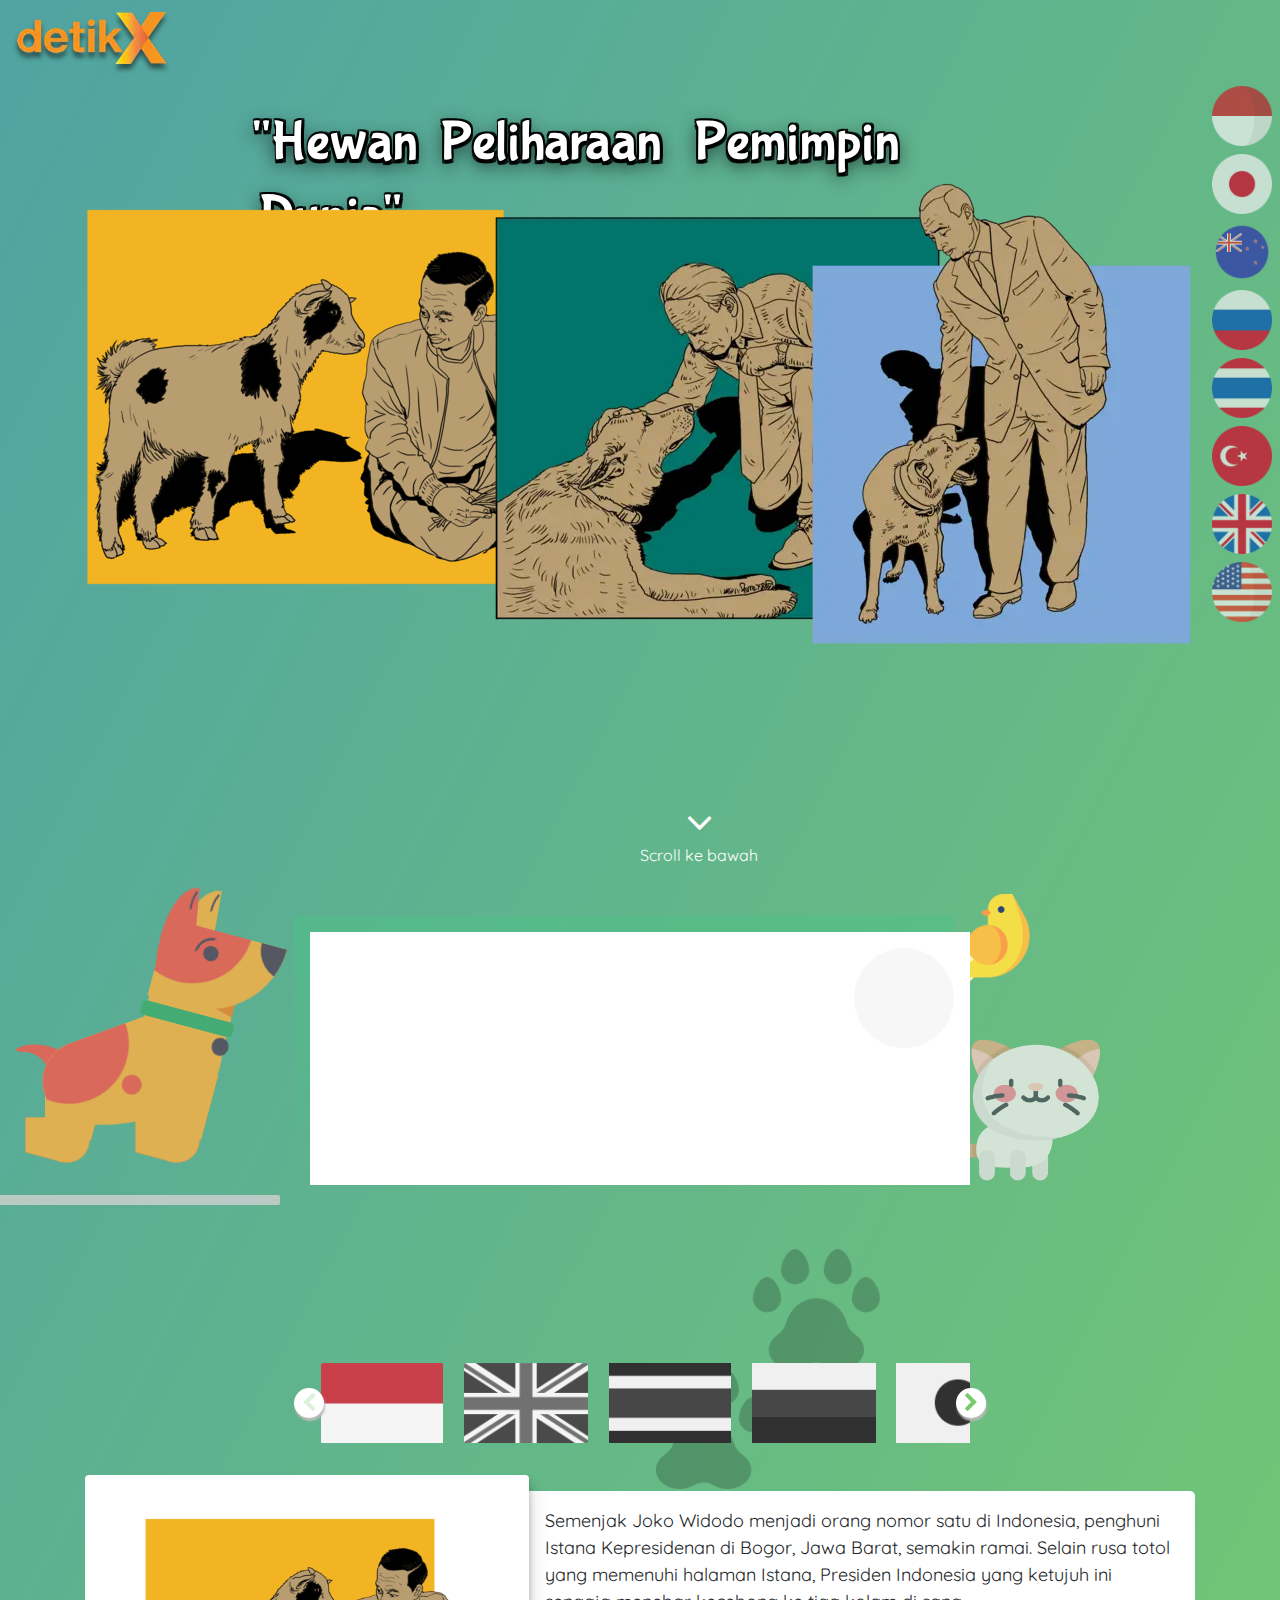
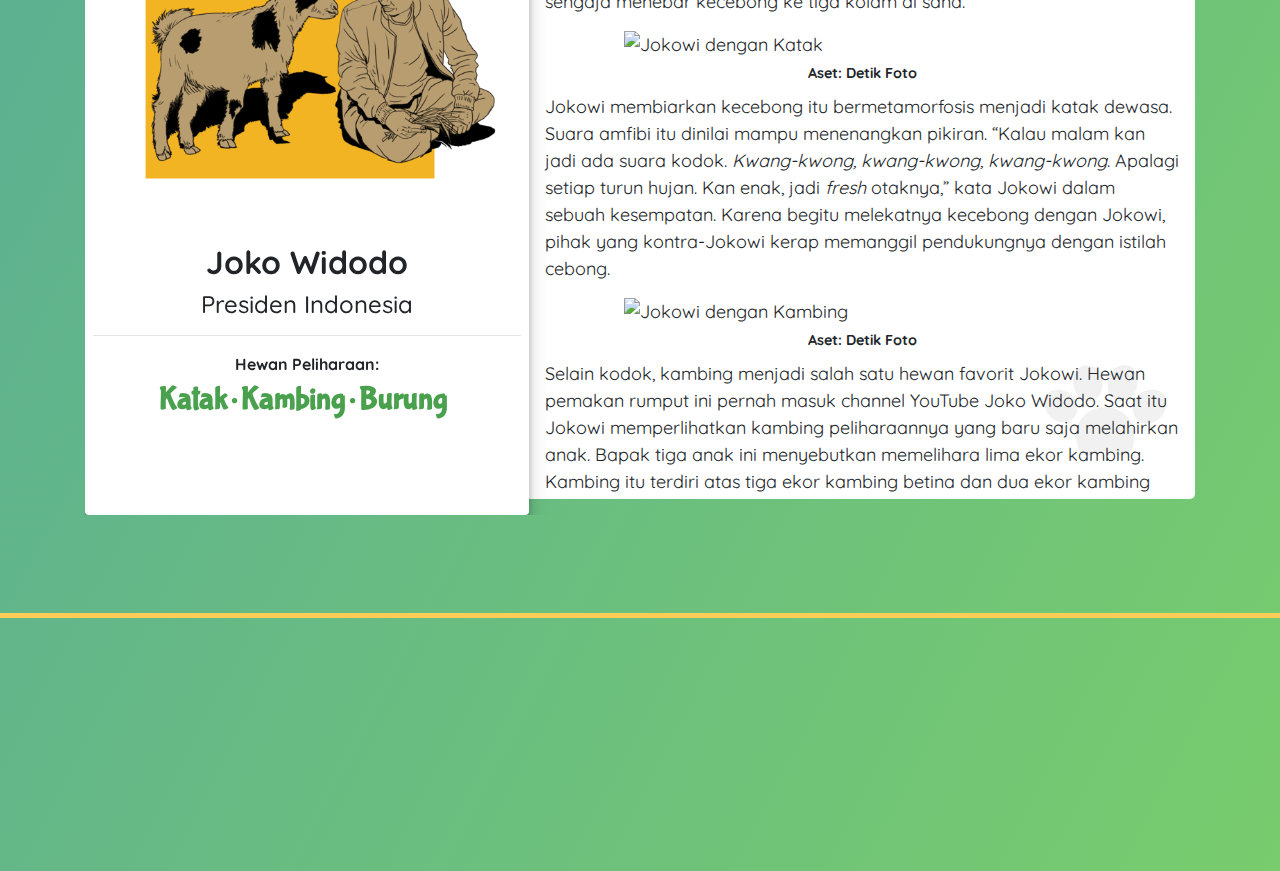
==== commit 3450ca26: "update" ====
--- a/index.html
+++ b/index.html
@@ -178,7 +178,7 @@
             />
         </div>
       </div> -->
-      <div class="background gradient">
+      <div class="background gradientss">
         <ul class="bg-bubbles">
           <li></li>
           <li></li>
--- a/sass/style.css
+++ b/sass/style.css
@@ -1 +1 @@
-﻿@import"https://fonts.googleapis.com/css?family=Quicksand:400,700,900";@import"https://fonts.googleapis.com/css?family=Bubblegum+Sans";section{position:relative;padding:32px 0;z-index:60}section h2{text-align:left}@keyframes lab_round{0%{transform:rotateZ(0deg)}100%{transform:rotateZ(359deg)}}.banner{height:100vh;position:relative;padding:0}@media screen and (min-width: 1440px){.banner{height:80vh}}@media screen and (max-width: 766px){.banner{height:100vh}}.banner .sumbers{font-size:12px}.banner .sumbers a{color:#fff}.banner__titlex{position:absolute;left:50%;top:20%;transform:translate(-50%, -50%);color:#fff;width:62%}@media screen and (min-width: 1440px){.banner__titlex{top:15%}}@media screen and (max-width: 766px){.banner__titlex{transform:initial;left:initial;width:100%;top:13%}}.banner__titlex h2{margin:0;font-size:62px;padding:0;color:#fff;text-shadow:0 .1em 20px rgba(0,0,0,.8),.05em -0.03em 0 rgba(0,0,0,.8),.05em .005em 0 rgba(0,0,0,.8),0em .08em 0 rgba(0,0,0,.8),.05em .08em 0 rgba(0,0,0,.8),0px -0.03em 0 rgba(0,0,0,.8),-0.03em -0.03em 0 rgba(0,0,0,.8),-0.03em .08em 0 rgba(0,0,0,.8),-0.03em 0 0 rgba(0,0,0,.8)}@media screen and (min-width: 1440px){.banner__titlex h2{width:61vw;text-align:center;font-size:85px}}@media screen and (max-width: 766px){.banner__titlex h2{line-height:54px;font-size:48px;width:100%}}.banner__titlex h2 span{transform:scale(0.9);display:inline-block}.banner__titlex h2 span:first-child{animation:bop 1s cubic-bezier(0.175, 0.885, 0.32, 1.275) forwards infinite alternate}.banner__titlex h2 span:last-child,.banner__titlex h2 span:nth-child(3){animation:bopB 1s .2s cubic-bezier(0.175, 0.885, 0.32, 1.275) forwards infinite alternate;margin-left:8px}@keyframes bop{0%{transform:scale(0.9)}50%,100%{transform:scale(1)}}@keyframes bopB{0%{transform:scale(0.9)}80%,100%{transform:scale(1) rotateZ(-3deg)}}.banner__image{width:100%;height:100%}.banner__image img{width:100%;height:100%;object-fit:cover}.banner .tops86{top:86px}@media screen and (max-width: 766px){.banner .tops86{height:95vh;top:60px}}.banner__img{position:absolute}@media screen and (max-width: 766px){.banner__img .eya__img{width:35px;display:inline-block}}@media screen and (max-width: 766px){.banner__img .eya__img img{width:100%}}.banner__img.eya{width:60px;height:auto;right:8px;opacity:.7}@media screen and (max-width: 766px){.banner__img.eya{width:50%;top:30%;height:auto;right:initial;left:8px;display:block}}.banner__img.eya img{width:100%;height:100%;margin-bottom:8px;object-fit:contain}@media screen and (min-width: 1440px){.banner__img.eya{right:15%}}.banner__img.one{left:0}@media screen and (min-width: 1440px){.banner__img.one{left:8%}}@media screen and (max-width: 766px){.banner__img.one{left:-20%;bottom:0;z-index:9}}.banner__img.two{left:30%}@media screen and (min-width: 1440px){.banner__img.two{left:31%}}@media screen and (max-width: 766px){.banner__img.two{left:-102px;width:100%;display:none;top:91px}}.banner__img.three{right:-5%}@media screen and (min-width: 1440px){.banner__img.three{right:14%}}@media screen and (max-width: 766px){.banner__img.three{right:-105px;width:100%;top:110px}}.banner__img img{width:100%;height:100%;object-fit:contain}@media screen and (max-width: 766px){.banner__img img{object-fit:cover}}:root{--color-fur: #ffb141;--color-fur-dark: #F5832C;--color-spot: #F9584C;--color-snout: #544258;--color-collar: #3EAB6C;--duration: .7s;--semi-duration: calc(var(--duration) / 2);--easing: cubic-bezier(.5, 0, .5, 1);--stagger: calc(-1 * var(--semi-duration) / 2)}.paragraph{font-size:18px;position:relative}.paragraph__helping{position:absolute;top:-16px;left:-16px;width:100%;height:100%;bottom:16px;right:16px;z-index:-1;background:linear-gradient(to bottom, rgba(76, 193, 134, 0.5) 10%, transparent)}.paragraph .haha{z-index:1;height:300px;width:300px;display:flex;justify-content:center;align-items:center}.paragraph .haha .neck{width:50%;height:100px;right:-5px;bottom:calc(100% - 10px);transform-origin:center bottom;transform:rotate(15deg);z-index:2}.paragraph .haha .neck>.fur{border-bottom-left-radius:10px;height:100%;width:100%}.paragraph .haha .neck>.fur:before{content:"";position:absolute;top:0;right:0;height:50px;width:100%;background-color:var(--color-fur-dark);z-index:1;transform-origin:right bottom;transform:rotate(15deg)}.paragraph .haha .collar{width:calc(100% + 10px);height:15%;background-color:var(--color-collar);left:-5px;bottom:30px;border-radius:5px;animation:collar var(--semi-duration) calc(var(--semi-duration) / 4) infinite;z-index:2}@keyframes collar{from,to{transform:none}50%{transform:translateY(-25%)}}.paragraph .haha .collar:after{content:"";width:18%;height:120%;border-radius:50%;background:var(--color-snout);position:absolute;right:0%;top:110%;transform-origin:center top;animation:tag var(--semi-duration) infinite both}@keyframes tag{from,to{transform:rotate(-15deg)}50%{transform:rotate(-15deg) scaleY(1.5)}}.paragraph .haha .head{height:80%;width:145%;left:-2%;bottom:50%;transform-origin:left center;z-index:2;animation:head var(--semi-duration) calc(var(--semi-duration) / 4) infinite}@keyframes head{from,to{transform:rotate(-10deg)}50%{transform:rotate(-15deg)}}.paragraph .haha .head>.fur{height:100%;width:100%;border-bottom-right-radius:80px}.paragraph .haha .head>.fur:before{content:"";position:absolute;top:-80%;left:-30%;width:100%;height:0;padding-top:100%;background-color:var(--color-spot);z-index:1;border-radius:50%}.paragraph .haha .snout{--color: var(--color-snout);width:25%;height:0;padding-top:25%;background-color:var(--color);top:0;right:-5px;border-bottom-left-radius:100%;z-index:1}.paragraph .haha .ears{bottom:40%;height:100%;width:30%;left:0;z-index:-1}.paragraph .haha .ear{--color: var(--color-spot);width:100%;height:100%;bottom:0;left:0;transform-origin:left bottom;transform:rotate(-10deg);animation:ear-front calc(var(--duration) / 2) infinite}@keyframes ear-front{50%{transform:rotate(-15deg)}}.paragraph .haha .ear:before{content:"";position:absolute;height:25px;width:15px;z-index:2;top:-2px;right:-7px;border-top-left-radius:100%;border-width:2px;border-color:transparent;border-style:solid;border-left:2px solid var(--color-snout);transform-origin:bottom left;animation:ear-mark var(--semi-duration) calc(-1 * var(--semi-duration)) infinite}@keyframes ear-mark{from,to{transform:rotate(0deg)}50%{transform:rotate(25deg)}}.paragraph .haha .ear>.fur{border-top-left-radius:100%;height:100%;width:100%}.paragraph .haha .ear:nth-child(2){left:15px;bottom:5px;transform:rotate(-5deg);--color: var(--color-fur);z-index:-1;animation:ear-back calc(var(--duration) / 2) infinite both}@keyframes ear-back{from,to{transform:rotate(0deg)}50%{transform:rotate(-10deg)}}.paragraph .haha .eye{--size: 6%;--color: var(--color-snout);width:var(--size);height:0;padding:var(--size);left:35%;top:20%;border-radius:50%;background-color:var(--color);z-index:1}.paragraph .haha .eye:before{content:"";position:absolute;top:0;left:0;width:100%;height:100%;border-radius:50%;background-color:var(--color);z-index:1}.paragraph .haha .eye:after{content:"";width:100%;height:100%;position:absolute;left:-50%;top:-50%;border-top-left-radius:100%;border-width:2px;border-color:var(--color);border-style:solid;border-bottom-color:var(--color-spot);border-right-color:var(--color-spot);transform:scale(1.25);z-index:0}.paragraph .haha .torso{width:56.6666666667%;height:33.3333333333%;animation:torso var(--semi-duration) both infinite}@keyframes torso{from,to{transform:none}50%{transform:translateY(15%)}}.paragraph .haha .torso>.fur{height:100%;width:185px;border-top-left-radius:40px;transform-origin:left center;transform:rotate(-20deg) translateY(10px);z-index:1}.paragraph .haha .torso>.fur:after{height:100%;width:100%;border-bottom-left-radius:200px 85px;border-bottom-right-radius:100px}.paragraph .haha .torso>.legs{position:absolute;top:0;left:0;width:100%;height:100%}.paragraph .haha .torso .spot{width:120px;height:120px;bottom:40px;left:-20px;border-radius:50%;background-color:var(--color-spot);z-index:1;animation:spot var(--duration) calc(-1 * var(--semi-duration)) both infinite}@keyframes spot{from,66%,to{transform:none}33%{transform:translateX(10px)}}.paragraph .haha .torso .spot:after{content:"";height:20px;width:20px;border-radius:50%;background-color:inherit;position:absolute;bottom:-10px;right:5px}.paragraph .haha .torso>.tail{--color: var(--color-spot);bottom:calc(100% - 15px);left:0;transform-origin:center bottom;transform:rotate(-45deg)}.paragraph .haha .tail{height:15px;width:20px;background-color:var(--color);border-top-right-radius:10px 100%;border-top-left-radius:10px 100%;animation:tail var(--semi-duration) infinite}@keyframes tail{from,to{transform:rotate(-45deg) translateX(-15%)}50%{transform:rotate(-25deg) translateX(15%)}}.paragraph .haha .tail>.tail{bottom:calc(90%);transform-origin:bottom left;transform:rotate(-10deg) translateY(50%) scaleX(0.8) scaleY(0.9);animation:tail-inner var(--semi-duration) var(--stagger) infinite}@keyframes tail-inner{from,to{transform:rotate(-10deg) translateY(50%) scaleX(0.8) scaleY(0.9)}50%{transform:rotate(5deg) translateY(50%) scaleX(0.8) scaleY(0.9)}}.paragraph .haha .legs>.leg{bottom:5px;--color: var(--color-fur)}.paragraph .haha .legs>.leg:nth-child(1),.paragraph .haha .legs .leg:nth-child(3){right:15px}.paragraph .haha .legs>.leg:nth-child(3),.paragraph .haha .legs>.leg:nth-child(4){--color: var(--color-fur-dark);z-index:-1}.paragraph .haha .legs>.leg:nth-child(1),.paragraph .haha .legs .leg:nth-child(4){--delay: 0s}.paragraph .haha .legs>.leg:nth-child(2),.paragraph .haha .legs>.leg:nth-child(3){--delay: calc(-1 * var(--duration) / 2 ) }.paragraph .haha .legs>.leg:nth-child(2){left:0}.paragraph .haha .legs>.leg:nth-child(4){left:0}.paragraph .haha .leg{position:absolute;height:65px;width:45px;background-color:var(--color);transform-origin:center 5px;animation:leg infinite var(--duration) var(--delay, 0s)}.paragraph .haha .leg>.leg-inner{animation:leg-inner infinite var(--duration) calc(var(--delay));transform:rotate(90deg)}@keyframes leg-inner{from,to{transform:none}33%{transform:rotate(70deg)}76%{transform:none}}@keyframes leg{from,to{transform:none}33%{transform:rotate(-55deg)}66%{transform:rotate(-20deg)}}.paragraph .haha .leg>.fur{width:144.4444444444%;height:100%}.paragraph .haha .leg>.fur:after{width:45px;bottom:0;top:initial;transform:rotate(15deg)}.paragraph .haha .fur{position:absolute;overflow:hidden}.paragraph .haha .fur:after{content:"";position:absolute;width:100%;height:150%;top:0;left:0;background-color:var(--color, var(--color-fur));transform-origin:center bottom}.paragraph .haha .leg-inner{position:absolute;height:65%;width:100%;top:calc(100%);transform-origin:center top}.paragraph .haha .leg-inner:before{content:"";width:45px;height:45px;background-color:var(--color);position:absolute;border-radius:50%;top:-22.5px}.paragraph .haha .leg-inner>.fur{width:100%;height:100%;position:absolute;top:0;left:0;overflow:hidden}.paragraph .haha .leg-inner>.fur:after{content:"";position:absolute;width:100%;height:150%;top:0;left:0;background-color:var(--color);transform-origin:center top;transform:rotate(15deg)}.paragraph .haha *{position:absolute;will-change:transform}.paragraph .haha:before{content:"";position:absolute;bottom:13.3333333333%;left:0;width:100%;height:3.3333333333%;background-color:#d3d1d1;border-radius:2px;animation:shadow calc(1 * var(--semi-duration)) infinite}@keyframes shadow{from,to{transform:scaleX(0.75)}45%,55%{transform:scaleX(0.5)}}.contentx{background:#fff;padding:24px;position:relative;z-index:5}.contentx::before{content:"";position:absolute;top:16px;width:100px;height:100px;background:rgba(0,0,0,.03);border-radius:50%;right:16px}.slider-single h3{line-height:10rem}.js .slider-single>div:nth-child(1n+2){display:none}.js .slider-single.slick-initialized>div:nth-child(1n+2){display:block}h3{background:#f0f0f0;color:#3498db;font-size:2.25rem;margin:.5rem;padding:2%;position:relative;text-align:center}.slider-single h3{line-height:10rem}.slider-nav h3::before{content:"";display:block;padding-top:75%}.slider-nav h3 span{position:absolute;top:50%;left:50%;transform:translate(-50%, -50%)}.slider-nav .slick-slide{cursor:pointer}.slick-slide.is-active h3{color:#c00;background-color:#fff}.to-up{cursor:pointer;color:#fff}.credit{border-top:5px solid #fbcc56;text-align:center;margin:0 auto;display:block}.credit .wrapings{display:block;width:50%;margin:0 auto 4px}@media screen and (max-width: 766px){.credit .wrapings{width:100%}}.credit .name,.credit .jobdesc{color:#fff;display:inline-block;vertical-align:top}@media screen and (max-width: 766px){.credit .name,.credit .jobdesc{font-size:14px}}.credit .name{text-align:left;width:45%;font-size:18px;font-weight:bold;vertical-align:middle}@media screen and (max-width: 766px){.credit .name{font-size:16px}}.credit .jobdesc{text-align:right;width:45%;font-size:15px;margin-right:16px;vertical-align:middle}@media screen and (max-width: 766px){.credit .jobdesc{font-size:14px}}#nav{display:none !important}#logo{display:none !important}.gradient{position:fixed;overflow:hidden;top:0;bottom:0;left:0;width:100%;height:100%;background:linear-gradient(to bottom right, #50a3a2 0%, #78cc6d 100%) !important;right:0}.gradient .bg-bubbles{position:absolute;top:0;left:0;width:100%;height:100%}.gradient .bg-bubbles li{position:absolute;list-style:none;display:block;width:80px;height:80px;background-color:rgba(255,255,255,.1);bottom:-320px;animation:square 50s infinite;transition-timing-function:linear;border-radius:4px}.gradient .bg-bubbles li:nth-child(1){left:10%}.gradient .bg-bubbles li:nth-child(2){left:20%;width:160px;height:160px;animation-delay:2s;animation-duration:34s}.gradient .bg-bubbles li:nth-child(3){left:25%;animation-delay:4s}.gradient .bg-bubbles li:nth-child(4){left:40%;width:120px;height:120px;animation-duration:44s}.gradient .bg-bubbles li:nth-child(5){left:70%}.gradient .bg-bubbles li:nth-child(6){left:80%;width:240px;height:240px;animation-delay:3s}.gradient .bg-bubbles li:nth-child(6) img{width:100%;height:100%;object-fit:contain}.gradient .bg-bubbles li:nth-child(7){left:32%;width:320px;height:320px;animation-delay:7s}.gradient .bg-bubbles li:nth-child(8){left:55%;width:40px;height:40px;-webkit-animation-delay:15s;animation-delay:15s;-webkit-animation-duration:80s;animation-duration:80s}.gradient .bg-bubbles li:nth-child(9){left:25%;width:20px;height:20px;animation-delay:2s;animation-duration:80s}.gradient .bg-bubbles li:nth-child(10){left:90%;width:320px;height:320px;animation-delay:22s}@keyframes square{0%{-webkit-transform:translateY(0);transform:translateY(0)}100%{-webkit-transform:translateY(-1500px) rotate(600deg);transform:translateY(-1500px) rotate(600deg)}}.semua ::-webkit-scrollbar{width:7px}.semua ::-webkit-scrollbar-track{border-radius:10px}.semua ::-webkit-scrollbar-thumb{background:#7f7f7f;border-radius:3px}.semua ::-webkit-scrollbar-thumb:hover{background:#a9a9a9}.semua .slider{margin-top:32px}@media screen and (max-width: 766px){.semua .slider-single{margin-top:42px}}.semua .flag-img{width:100%;height:80px;filter:grayscale(1)}.semua .flag-img img{width:100%;height:100%;object-fit:contain}.semua .pemimpin-content{height:640px !important}@media screen and (max-width: 766px){.semua .pemimpin-content{height:auto !important}}.semua .pemimpin-content.slick-slide{margin:0 !important}.semua .pemimpin-content .wraping{display:block;height:100%}.semua .pemimpin-content .wraping .foto{display:inline-block;width:40%;border-radius:4px;vertical-align:top;position:relative;box-shadow:rgba(0,0,0,.19) 0px 10px 20px,rgba(0,0,0,.23) 0px 6px 6px;background:#fff;z-index:89;height:100%}@media screen and (max-width: 766px){.semua .pemimpin-content .wraping .foto{display:block;width:100%;height:80vh}}.semua .pemimpin-content .wraping .foto .helping__abs{position:absolute;bottom:0;right:-12px;z-index:1;opacity:.15;width:250px;height:auto}.semua .pemimpin-content .wraping .foto .helping__abs img{width:100%;height:100%;object-fit:contain}.semua .pemimpin-content .wraping .foto__helping{position:absolute;top:-16px;left:-16px;width:100%;height:100%;bottom:16px;right:16px;z-index:1;background:linear-gradient(to bottom, rgba(76, 193, 134, 0.5) 10%, transparent)}.semua .pemimpin-content .wraping .foto .helping{position:absolute;z-index:12;left:0;right:0;background:transparent;padding:8px}@media screen and (max-width: 766px){.semua .pemimpin-content .wraping .foto .helping h2{font-size:1.7rem}}.semua .pemimpin-content .wraping .foto .helping ul{display:block;list-style-type:none;padding:0}.semua .pemimpin-content .wraping .foto .helping ul li{text-align:center;display:inline-block;color:#4aa14d;font-weight:700}.semua .pemimpin-content .wraping .foto .helping ul li:last-child::after{content:""}.semua .pemimpin-content .wraping .foto .helping ul li::after{content:"";font-size:6px;margin:0 4px;font-family:"fontAwesome";vertical-align:middle}.semua .pemimpin-content .wraping .foto .image{width:100%;height:360px;position:relative}.semua .pemimpin-content .wraping .foto .image img{width:100%;height:100%;object-fit:cover;border-radius:4px 4px 0 0}.semua .pemimpin-content .wraping .isi{display:inline-block;width:60%;border-radius:0 5px 5px 0;position:absolute;background:#fff;top:16px;overflow:auto;bottom:16px;padding:16px}.semua .pemimpin-content .wraping .isi__animasi{position:absolute !important;right:16px;bottom:16px;opacity:.05;z-index:1 !important}.semua .pemimpin-content .wraping .isi p,.semua .pemimpin-content .wraping .isi div{font-size:18px;position:relative;z-index:20}.semua .pemimpin-content .wraping .isi__img{width:75%;height:auto;margin:0 auto 8px}.semua .pemimpin-content .wraping .isi__img img{width:100%;height:100%;object-fit:contain}@media screen and (max-width: 766px){.semua .pemimpin-content .wraping .isi__img{width:100%}}@media screen and (max-width: 766px){.semua .pemimpin-content .wraping .isi{display:block;width:100%;margin-top:24px;position:relative;box-shadow:rgba(0,0,0,.19) 0px 10px 20px,rgba(0,0,0,.23) 0px 6px 6px;border-radius:0px}}.semua .slick-slide.is-active.flag-img{filter:grayscale(0)}.dog{position:absolute;bottom:-60px;left:-50%;opacity:.8}@media screen and (max-width: 766px){.dog{display:none}}.dog img{width:100%;height:100%;object-fit:contain}.to-top-opt{color:#fff;cursor:pointer;transition:.3s;width:150px;margin:0 auto;display:block}.to-top-opt:hover{color:#ececec}.birds{position:absolute;top:-38px;right:-63px;width:110px;height:auto}@media screen and (max-width: 766px){.birds{top:-60px;right:0}}.birds img{width:100%;height:100%;object-fit:contain}.petshoop{position:absolute;top:0;right:0;width:200px;height:auto;opacity:.8}@media screen and (max-width: 766px){.petshoop{display:none}}.petshoop img{width:100%;height:100%;object-fit:contain}.cats{position:absolute;bottom:0;right:-130px;width:150px;height:auto;opacity:.8;animation:MoveUpDown 2.5s linear infinite}@media screen and (max-width: 766px){.cats{display:none}}.cats img{width:100%;height:100%;object-fit:contain}@keyframes MoveUpDown{0%,100%{right:-120px}50%{right:-100px}}.pembukaan{position:relative}.pembukaan__img{position:absolute;top:0;left:50%;opacity:.2;width:240px;z-index:1}@media screen and (max-width: 766px){.pembukaan__img{width:120px}}.pembukaan__img img{width:100%;height:100%;object-fit:contain}.logo-detik{position:absolute;left:12px;top:12px;z-index:999;width:90px}@media screen and (max-width: 766px){.logo-detik{top:12px;left:50%;width:80px;transform:translate(-50%, 0px)}}.bubbles{font-family:"Bubblegum Sans"}.font-hewan{font-size:32px}/*# sourceMappingURL=style.css.map */
+﻿@import"https://fonts.googleapis.com/css?family=Quicksand:400,700,900";@import"https://fonts.googleapis.com/css?family=Bubblegum+Sans";main{position:relative;overflow:hidden;top:0;bottom:0;left:0;width:100%;height:100%;background:linear-gradient(to bottom right, #50a3a2 0%, #78cc6d 100%) !important;right:0}main .bg-bubbles{position:absolute;top:0;left:0;width:100%;height:100%}main .bg-bubbles li{position:absolute;list-style:none;display:block;width:80px;height:80px;background-color:rgba(255,255,255,.1);bottom:-320px;animation:square 50s infinite;transition-timing-function:linear;border-radius:4px}main .bg-bubbles li:nth-child(1){left:10%}main .bg-bubbles li:nth-child(2){left:20%;width:160px;height:160px;animation-delay:2s;animation-duration:34s}main .bg-bubbles li:nth-child(3){left:25%;animation-delay:4s}main .bg-bubbles li:nth-child(4){left:40%;width:120px;height:120px;animation-duration:44s}main .bg-bubbles li:nth-child(5){left:70%}main .bg-bubbles li:nth-child(6){left:80%;width:240px;height:240px;animation-delay:3s}main .bg-bubbles li:nth-child(6) img{width:100%;height:100%;object-fit:contain}main .bg-bubbles li:nth-child(7){left:32%;width:320px;height:320px;animation-delay:7s}main .bg-bubbles li:nth-child(8){left:55%;width:40px;height:40px;-webkit-animation-delay:15s;animation-delay:15s;-webkit-animation-duration:80s;animation-duration:80s}main .bg-bubbles li:nth-child(9){left:25%;width:20px;height:20px;animation-delay:2s;animation-duration:80s}main .bg-bubbles li:nth-child(10){left:90%;width:320px;height:320px;animation-delay:22s}section{position:relative;padding:32px 0;z-index:60}section h2{text-align:left}@keyframes lab_round{0%{transform:rotateZ(0deg)}100%{transform:rotateZ(359deg)}}.banner{height:100vh;position:relative;padding:0}@media screen and (min-width: 1440px){.banner{height:80vh}}@media screen and (max-width: 766px){.banner{height:100vh}}.banner .sumbers{font-size:12px}.banner .sumbers a{color:#fff}.banner__titlex{position:absolute;left:50%;top:20%;transform:translate(-50%, -50%);color:#fff;width:62%}@media screen and (min-width: 1440px){.banner__titlex{top:15%}}@media screen and (max-width: 766px){.banner__titlex{transform:initial;left:initial;width:100%;top:13%}}.banner__titlex h2{margin:0;font-size:62px;padding:0;color:#fff;text-shadow:0 .1em 20px rgba(0,0,0,.8),.05em -0.03em 0 rgba(0,0,0,.8),.05em .005em 0 rgba(0,0,0,.8),0em .08em 0 rgba(0,0,0,.8),.05em .08em 0 rgba(0,0,0,.8),0px -0.03em 0 rgba(0,0,0,.8),-0.03em -0.03em 0 rgba(0,0,0,.8),-0.03em .08em 0 rgba(0,0,0,.8),-0.03em 0 0 rgba(0,0,0,.8)}@media screen and (min-width: 1440px){.banner__titlex h2{width:61vw;text-align:center;font-size:85px}}@media screen and (max-width: 766px){.banner__titlex h2{line-height:54px;font-size:48px;width:100%}}.banner__titlex h2 span{transform:scale(0.9);display:inline-block}.banner__titlex h2 span:first-child{animation:bop 1s cubic-bezier(0.175, 0.885, 0.32, 1.275) forwards infinite alternate}.banner__titlex h2 span:last-child,.banner__titlex h2 span:nth-child(3){animation:bopB 1s .2s cubic-bezier(0.175, 0.885, 0.32, 1.275) forwards infinite alternate;margin-left:8px}@keyframes bop{0%{transform:scale(0.9)}50%,100%{transform:scale(1)}}@keyframes bopB{0%{transform:scale(0.9)}80%,100%{transform:scale(1) rotateZ(-3deg)}}.banner__image{width:100%;height:100%}.banner__image img{width:100%;height:100%;object-fit:cover}.banner .tops86{top:86px}@media screen and (max-width: 766px){.banner .tops86{height:95vh;top:60px}}.banner__img{position:absolute}@media screen and (max-width: 766px){.banner__img .eya__img{width:35px;display:inline-block}}@media screen and (max-width: 766px){.banner__img .eya__img img{width:100%}}.banner__img.eya{width:60px;height:auto;right:8px;opacity:.7}@media screen and (max-width: 766px){.banner__img.eya{width:50%;top:30%;height:auto;right:initial;left:8px;display:block}}.banner__img.eya img{width:100%;height:100%;margin-bottom:8px;object-fit:contain}@media screen and (min-width: 1440px){.banner__img.eya{right:15%}}.banner__img.one{left:0}@media screen and (min-width: 1440px){.banner__img.one{left:8%}}@media screen and (max-width: 766px){.banner__img.one{left:-20%;bottom:0;z-index:9}}.banner__img.two{left:30%}@media screen and (min-width: 1440px){.banner__img.two{left:31%}}@media screen and (max-width: 766px){.banner__img.two{left:-102px;width:100%;display:none;top:91px}}.banner__img.three{right:-5%}@media screen and (min-width: 1440px){.banner__img.three{right:14%}}@media screen and (max-width: 766px){.banner__img.three{right:-105px;width:100%;top:110px}}.banner__img img{width:100%;height:100%;object-fit:contain}@media screen and (max-width: 766px){.banner__img img{object-fit:cover}}:root{--color-fur: #ffb141;--color-fur-dark: #F5832C;--color-spot: #F9584C;--color-snout: #544258;--color-collar: #3EAB6C;--duration: .7s;--semi-duration: calc(var(--duration) / 2);--easing: cubic-bezier(.5, 0, .5, 1);--stagger: calc(-1 * var(--semi-duration) / 2)}.paragraph{font-size:18px;position:relative}.paragraph__helping{position:absolute;top:-16px;left:-16px;width:100%;height:100%;bottom:16px;right:16px;z-index:-1;background:linear-gradient(to bottom, rgba(76, 193, 134, 0.5) 10%, transparent)}.paragraph .haha{z-index:1;height:300px;width:300px;display:flex;justify-content:center;align-items:center}.paragraph .haha .neck{width:50%;height:100px;right:-5px;bottom:calc(100% - 10px);transform-origin:center bottom;transform:rotate(15deg);z-index:2}.paragraph .haha .neck>.fur{border-bottom-left-radius:10px;height:100%;width:100%}.paragraph .haha .neck>.fur:before{content:"";position:absolute;top:0;right:0;height:50px;width:100%;background-color:var(--color-fur-dark);z-index:1;transform-origin:right bottom;transform:rotate(15deg)}.paragraph .haha .collar{width:calc(100% + 10px);height:15%;background-color:var(--color-collar);left:-5px;bottom:30px;border-radius:5px;animation:collar var(--semi-duration) calc(var(--semi-duration) / 4) infinite;z-index:2}@keyframes collar{from,to{transform:none}50%{transform:translateY(-25%)}}.paragraph .haha .collar:after{content:"";width:18%;height:120%;border-radius:50%;background:var(--color-snout);position:absolute;right:0%;top:110%;transform-origin:center top;animation:tag var(--semi-duration) infinite both}@keyframes tag{from,to{transform:rotate(-15deg)}50%{transform:rotate(-15deg) scaleY(1.5)}}.paragraph .haha .head{height:80%;width:145%;left:-2%;bottom:50%;transform-origin:left center;z-index:2;animation:head var(--semi-duration) calc(var(--semi-duration) / 4) infinite}@keyframes head{from,to{transform:rotate(-10deg)}50%{transform:rotate(-15deg)}}.paragraph .haha .head>.fur{height:100%;width:100%;border-bottom-right-radius:80px}.paragraph .haha .head>.fur:before{content:"";position:absolute;top:-80%;left:-30%;width:100%;height:0;padding-top:100%;background-color:var(--color-spot);z-index:1;border-radius:50%}.paragraph .haha .snout{--color: var(--color-snout);width:25%;height:0;padding-top:25%;background-color:var(--color);top:0;right:-5px;border-bottom-left-radius:100%;z-index:1}.paragraph .haha .ears{bottom:40%;height:100%;width:30%;left:0;z-index:-1}.paragraph .haha .ear{--color: var(--color-spot);width:100%;height:100%;bottom:0;left:0;transform-origin:left bottom;transform:rotate(-10deg);animation:ear-front calc(var(--duration) / 2) infinite}@keyframes ear-front{50%{transform:rotate(-15deg)}}.paragraph .haha .ear:before{content:"";position:absolute;height:25px;width:15px;z-index:2;top:-2px;right:-7px;border-top-left-radius:100%;border-width:2px;border-color:transparent;border-style:solid;border-left:2px solid var(--color-snout);transform-origin:bottom left;animation:ear-mark var(--semi-duration) calc(-1 * var(--semi-duration)) infinite}@keyframes ear-mark{from,to{transform:rotate(0deg)}50%{transform:rotate(25deg)}}.paragraph .haha .ear>.fur{border-top-left-radius:100%;height:100%;width:100%}.paragraph .haha .ear:nth-child(2){left:15px;bottom:5px;transform:rotate(-5deg);--color: var(--color-fur);z-index:-1;animation:ear-back calc(var(--duration) / 2) infinite both}@keyframes ear-back{from,to{transform:rotate(0deg)}50%{transform:rotate(-10deg)}}.paragraph .haha .eye{--size: 6%;--color: var(--color-snout);width:var(--size);height:0;padding:var(--size);left:35%;top:20%;border-radius:50%;background-color:var(--color);z-index:1}.paragraph .haha .eye:before{content:"";position:absolute;top:0;left:0;width:100%;height:100%;border-radius:50%;background-color:var(--color);z-index:1}.paragraph .haha .eye:after{content:"";width:100%;height:100%;position:absolute;left:-50%;top:-50%;border-top-left-radius:100%;border-width:2px;border-color:var(--color);border-style:solid;border-bottom-color:var(--color-spot);border-right-color:var(--color-spot);transform:scale(1.25);z-index:0}.paragraph .haha .torso{width:56.6666666667%;height:33.3333333333%;animation:torso var(--semi-duration) both infinite}@keyframes torso{from,to{transform:none}50%{transform:translateY(15%)}}.paragraph .haha .torso>.fur{height:100%;width:185px;border-top-left-radius:40px;transform-origin:left center;transform:rotate(-20deg) translateY(10px);z-index:1}.paragraph .haha .torso>.fur:after{height:100%;width:100%;border-bottom-left-radius:200px 85px;border-bottom-right-radius:100px}.paragraph .haha .torso>.legs{position:absolute;top:0;left:0;width:100%;height:100%}.paragraph .haha .torso .spot{width:120px;height:120px;bottom:40px;left:-20px;border-radius:50%;background-color:var(--color-spot);z-index:1;animation:spot var(--duration) calc(-1 * var(--semi-duration)) both infinite}@keyframes spot{from,66%,to{transform:none}33%{transform:translateX(10px)}}.paragraph .haha .torso .spot:after{content:"";height:20px;width:20px;border-radius:50%;background-color:inherit;position:absolute;bottom:-10px;right:5px}.paragraph .haha .torso>.tail{--color: var(--color-spot);bottom:calc(100% - 15px);left:0;transform-origin:center bottom;transform:rotate(-45deg)}.paragraph .haha .tail{height:15px;width:20px;background-color:var(--color);border-top-right-radius:10px 100%;border-top-left-radius:10px 100%;animation:tail var(--semi-duration) infinite}@keyframes tail{from,to{transform:rotate(-45deg) translateX(-15%)}50%{transform:rotate(-25deg) translateX(15%)}}.paragraph .haha .tail>.tail{bottom:calc(90%);transform-origin:bottom left;transform:rotate(-10deg) translateY(50%) scaleX(0.8) scaleY(0.9);animation:tail-inner var(--semi-duration) var(--stagger) infinite}@keyframes tail-inner{from,to{transform:rotate(-10deg) translateY(50%) scaleX(0.8) scaleY(0.9)}50%{transform:rotate(5deg) translateY(50%) scaleX(0.8) scaleY(0.9)}}.paragraph .haha .legs>.leg{bottom:5px;--color: var(--color-fur)}.paragraph .haha .legs>.leg:nth-child(1),.paragraph .haha .legs .leg:nth-child(3){right:15px}.paragraph .haha .legs>.leg:nth-child(3),.paragraph .haha .legs>.leg:nth-child(4){--color: var(--color-fur-dark);z-index:-1}.paragraph .haha .legs>.leg:nth-child(1),.paragraph .haha .legs .leg:nth-child(4){--delay: 0s}.paragraph .haha .legs>.leg:nth-child(2),.paragraph .haha .legs>.leg:nth-child(3){--delay: calc(-1 * var(--duration) / 2 ) }.paragraph .haha .legs>.leg:nth-child(2){left:0}.paragraph .haha .legs>.leg:nth-child(4){left:0}.paragraph .haha .leg{position:absolute;height:65px;width:45px;background-color:var(--color);transform-origin:center 5px;animation:leg infinite var(--duration) var(--delay, 0s)}.paragraph .haha .leg>.leg-inner{animation:leg-inner infinite var(--duration) calc(var(--delay));transform:rotate(90deg)}@keyframes leg-inner{from,to{transform:none}33%{transform:rotate(70deg)}76%{transform:none}}@keyframes leg{from,to{transform:none}33%{transform:rotate(-55deg)}66%{transform:rotate(-20deg)}}.paragraph .haha .leg>.fur{width:144.4444444444%;height:100%}.paragraph .haha .leg>.fur:after{width:45px;bottom:0;top:initial;transform:rotate(15deg)}.paragraph .haha .fur{position:absolute;overflow:hidden}.paragraph .haha .fur:after{content:"";position:absolute;width:100%;height:150%;top:0;left:0;background-color:var(--color, var(--color-fur));transform-origin:center bottom}.paragraph .haha .leg-inner{position:absolute;height:65%;width:100%;top:calc(100%);transform-origin:center top}.paragraph .haha .leg-inner:before{content:"";width:45px;height:45px;background-color:var(--color);position:absolute;border-radius:50%;top:-22.5px}.paragraph .haha .leg-inner>.fur{width:100%;height:100%;position:absolute;top:0;left:0;overflow:hidden}.paragraph .haha .leg-inner>.fur:after{content:"";position:absolute;width:100%;height:150%;top:0;left:0;background-color:var(--color);transform-origin:center top;transform:rotate(15deg)}.paragraph .haha *{position:absolute;will-change:transform}.paragraph .haha:before{content:"";position:absolute;bottom:13.3333333333%;left:0;width:100%;height:3.3333333333%;background-color:#d3d1d1;border-radius:2px;animation:shadow calc(1 * var(--semi-duration)) infinite}@keyframes shadow{from,to{transform:scaleX(0.75)}45%,55%{transform:scaleX(0.5)}}.contentx{background:#fff;padding:24px;position:relative;z-index:5}.contentx::before{content:"";position:absolute;top:16px;width:100px;height:100px;background:rgba(0,0,0,.03);border-radius:50%;right:16px}.slider-single h3{line-height:10rem}.js .slider-single>div:nth-child(1n+2){display:none}.js .slider-single.slick-initialized>div:nth-child(1n+2){display:block}h3{background:#f0f0f0;color:#3498db;font-size:2.25rem;margin:.5rem;padding:2%;position:relative;text-align:center}.slider-single h3{line-height:10rem}.slider-nav h3::before{content:"";display:block;padding-top:75%}.slider-nav h3 span{position:absolute;top:50%;left:50%;transform:translate(-50%, -50%)}.slider-nav .slick-slide{cursor:pointer}.slick-slide.is-active h3{color:#c00;background-color:#fff}.to-up{cursor:pointer;color:#fff}.credit{border-top:5px solid #fbcc56;text-align:center;margin:0 auto;display:block}.credit .wrapings{display:block;width:50%;margin:0 auto 4px}@media screen and (max-width: 766px){.credit .wrapings{width:100%}}.credit .name,.credit .jobdesc{color:#fff;display:inline-block;vertical-align:top}@media screen and (max-width: 766px){.credit .name,.credit .jobdesc{font-size:14px}}.credit .name{text-align:left;width:45%;font-size:18px;font-weight:bold;vertical-align:middle}@media screen and (max-width: 766px){.credit .name{font-size:16px}}.credit .jobdesc{text-align:right;width:45%;font-size:15px;margin-right:16px;vertical-align:middle}@media screen and (max-width: 766px){.credit .jobdesc{font-size:14px}}#nav{display:none !important}#logo{display:none !important}.gradient{position:fixed;overflow:hidden;top:0;bottom:0;left:0;width:100%;height:100%;background:linear-gradient(to bottom right, #50a3a2 0%, #78cc6d 100%) !important;right:0}.gradient .bg-bubbles{position:absolute;top:0;left:0;width:100%;height:100%}.gradient .bg-bubbles li{position:absolute;list-style:none;display:block;width:80px;height:80px;background-color:rgba(255,255,255,.1);bottom:-320px;animation:square 50s infinite;transition-timing-function:linear;border-radius:4px}.gradient .bg-bubbles li:nth-child(1){left:10%}.gradient .bg-bubbles li:nth-child(2){left:20%;width:160px;height:160px;animation-delay:2s;animation-duration:34s}.gradient .bg-bubbles li:nth-child(3){left:25%;animation-delay:4s}.gradient .bg-bubbles li:nth-child(4){left:40%;width:120px;height:120px;animation-duration:44s}.gradient .bg-bubbles li:nth-child(5){left:70%}.gradient .bg-bubbles li:nth-child(6){left:80%;width:240px;height:240px;animation-delay:3s}.gradient .bg-bubbles li:nth-child(6) img{width:100%;height:100%;object-fit:contain}.gradient .bg-bubbles li:nth-child(7){left:32%;width:320px;height:320px;animation-delay:7s}.gradient .bg-bubbles li:nth-child(8){left:55%;width:40px;height:40px;-webkit-animation-delay:15s;animation-delay:15s;-webkit-animation-duration:80s;animation-duration:80s}.gradient .bg-bubbles li:nth-child(9){left:25%;width:20px;height:20px;animation-delay:2s;animation-duration:80s}.gradient .bg-bubbles li:nth-child(10){left:90%;width:320px;height:320px;animation-delay:22s}@keyframes square{0%{-webkit-transform:translateY(0);transform:translateY(0)}100%{-webkit-transform:translateY(-1500px) rotate(600deg);transform:translateY(-1500px) rotate(600deg)}}.semua ::-webkit-scrollbar{width:7px}.semua ::-webkit-scrollbar-track{border-radius:10px}.semua ::-webkit-scrollbar-thumb{background:#7f7f7f;border-radius:3px}.semua ::-webkit-scrollbar-thumb:hover{background:#a9a9a9}.semua .slider{margin-top:32px}@media screen and (max-width: 766px){.semua .slider-single{margin-top:42px}}.semua .flag-img{width:100%;height:80px;filter:grayscale(1)}.semua .flag-img img{width:100%;height:100%;object-fit:contain}.semua .pemimpin-content{height:640px !important}@media screen and (max-width: 766px){.semua .pemimpin-content{height:auto !important}}.semua .pemimpin-content.slick-slide{margin:0 !important}.semua .pemimpin-content .wraping{display:block;height:100%}.semua .pemimpin-content .wraping .foto{display:inline-block;width:40%;border-radius:4px;vertical-align:top;position:relative;box-shadow:rgba(0,0,0,.19) 0px 10px 20px,rgba(0,0,0,.23) 0px 6px 6px;background:#fff;z-index:89;height:100%}@media screen and (max-width: 766px){.semua .pemimpin-content .wraping .foto{display:block;width:100%;height:80vh}}.semua .pemimpin-content .wraping .foto .helping__abs{position:absolute;bottom:0;right:-12px;z-index:1;opacity:.15;width:250px;height:auto}.semua .pemimpin-content .wraping .foto .helping__abs img{width:100%;height:100%;object-fit:contain}.semua .pemimpin-content .wraping .foto__helping{position:absolute;top:-16px;left:-16px;width:100%;height:100%;bottom:16px;right:16px;z-index:1;background:linear-gradient(to bottom, rgba(76, 193, 134, 0.5) 10%, transparent)}.semua .pemimpin-content .wraping .foto .helping{position:absolute;z-index:12;left:0;right:0;background:transparent;padding:8px}@media screen and (max-width: 766px){.semua .pemimpin-content .wraping .foto .helping h2{font-size:1.7rem}}.semua .pemimpin-content .wraping .foto .helping ul{display:block;list-style-type:none;padding:0}.semua .pemimpin-content .wraping .foto .helping ul li{text-align:center;display:inline-block;color:#4aa14d;font-weight:700}.semua .pemimpin-content .wraping .foto .helping ul li:last-child::after{content:""}.semua .pemimpin-content .wraping .foto .helping ul li::after{content:"";font-size:6px;margin:0 4px;font-family:"fontAwesome";vertical-align:middle}.semua .pemimpin-content .wraping .foto .image{width:100%;height:360px;position:relative}.semua .pemimpin-content .wraping .foto .image img{width:100%;height:100%;object-fit:cover;border-radius:4px 4px 0 0}.semua .pemimpin-content .wraping .isi{display:inline-block;width:60%;border-radius:0 5px 5px 0;position:absolute;background:#fff;top:16px;overflow:auto;bottom:16px;padding:16px}.semua .pemimpin-content .wraping .isi__animasi{position:absolute !important;right:16px;bottom:16px;opacity:.05;z-index:1 !important}.semua .pemimpin-content .wraping .isi p,.semua .pemimpin-content .wraping .isi div{font-size:18px;position:relative;z-index:20}.semua .pemimpin-content .wraping .isi__img{width:75%;height:auto;margin:0 auto 8px}.semua .pemimpin-content .wraping .isi__img img{width:100%;height:100%;object-fit:contain}@media screen and (max-width: 766px){.semua .pemimpin-content .wraping .isi__img{width:100%}}@media screen and (max-width: 766px){.semua .pemimpin-content .wraping .isi{display:block;width:100%;margin-top:24px;position:relative;box-shadow:rgba(0,0,0,.19) 0px 10px 20px,rgba(0,0,0,.23) 0px 6px 6px;border-radius:0px}}.semua .slick-slide.is-active.flag-img{filter:grayscale(0)}.dog{position:absolute;bottom:-60px;left:-50%;opacity:.8}@media screen and (max-width: 766px){.dog{display:none}}.dog img{width:100%;height:100%;object-fit:contain}.to-top-opt{color:#fff;cursor:pointer;transition:.3s;width:150px;margin:0 auto;display:block}.to-top-opt:hover{color:#ececec}.birds{position:absolute;top:-38px;right:-63px;width:110px;height:auto}@media screen and (max-width: 766px){.birds{top:-60px;right:0}}.birds img{width:100%;height:100%;object-fit:contain}.petshoop{position:absolute;top:0;right:0;width:200px;height:auto;opacity:.8}@media screen and (max-width: 766px){.petshoop{display:none}}.petshoop img{width:100%;height:100%;object-fit:contain}.cats{position:absolute;bottom:0;right:-130px;width:150px;height:auto;opacity:.8;animation:MoveUpDown 2.5s linear infinite}@media screen and (max-width: 766px){.cats{display:none}}.cats img{width:100%;height:100%;object-fit:contain}@keyframes MoveUpDown{0%,100%{right:-120px}50%{right:-100px}}.pembukaan{position:relative}.pembukaan__img{position:absolute;top:0;left:50%;opacity:.2;width:240px;z-index:1}@media screen and (max-width: 766px){.pembukaan__img{width:120px}}.pembukaan__img img{width:100%;height:100%;object-fit:contain}.logo-detik{position:absolute;left:12px;top:12px;z-index:999;width:90px}@media screen and (max-width: 766px){.logo-detik{top:12px;left:50%;width:80px;transform:translate(-50%, 0px)}}.bubbles{font-family:"Bubblegum Sans"}.font-hewan{font-size:32px}/*# sourceMappingURL=style.css.map */
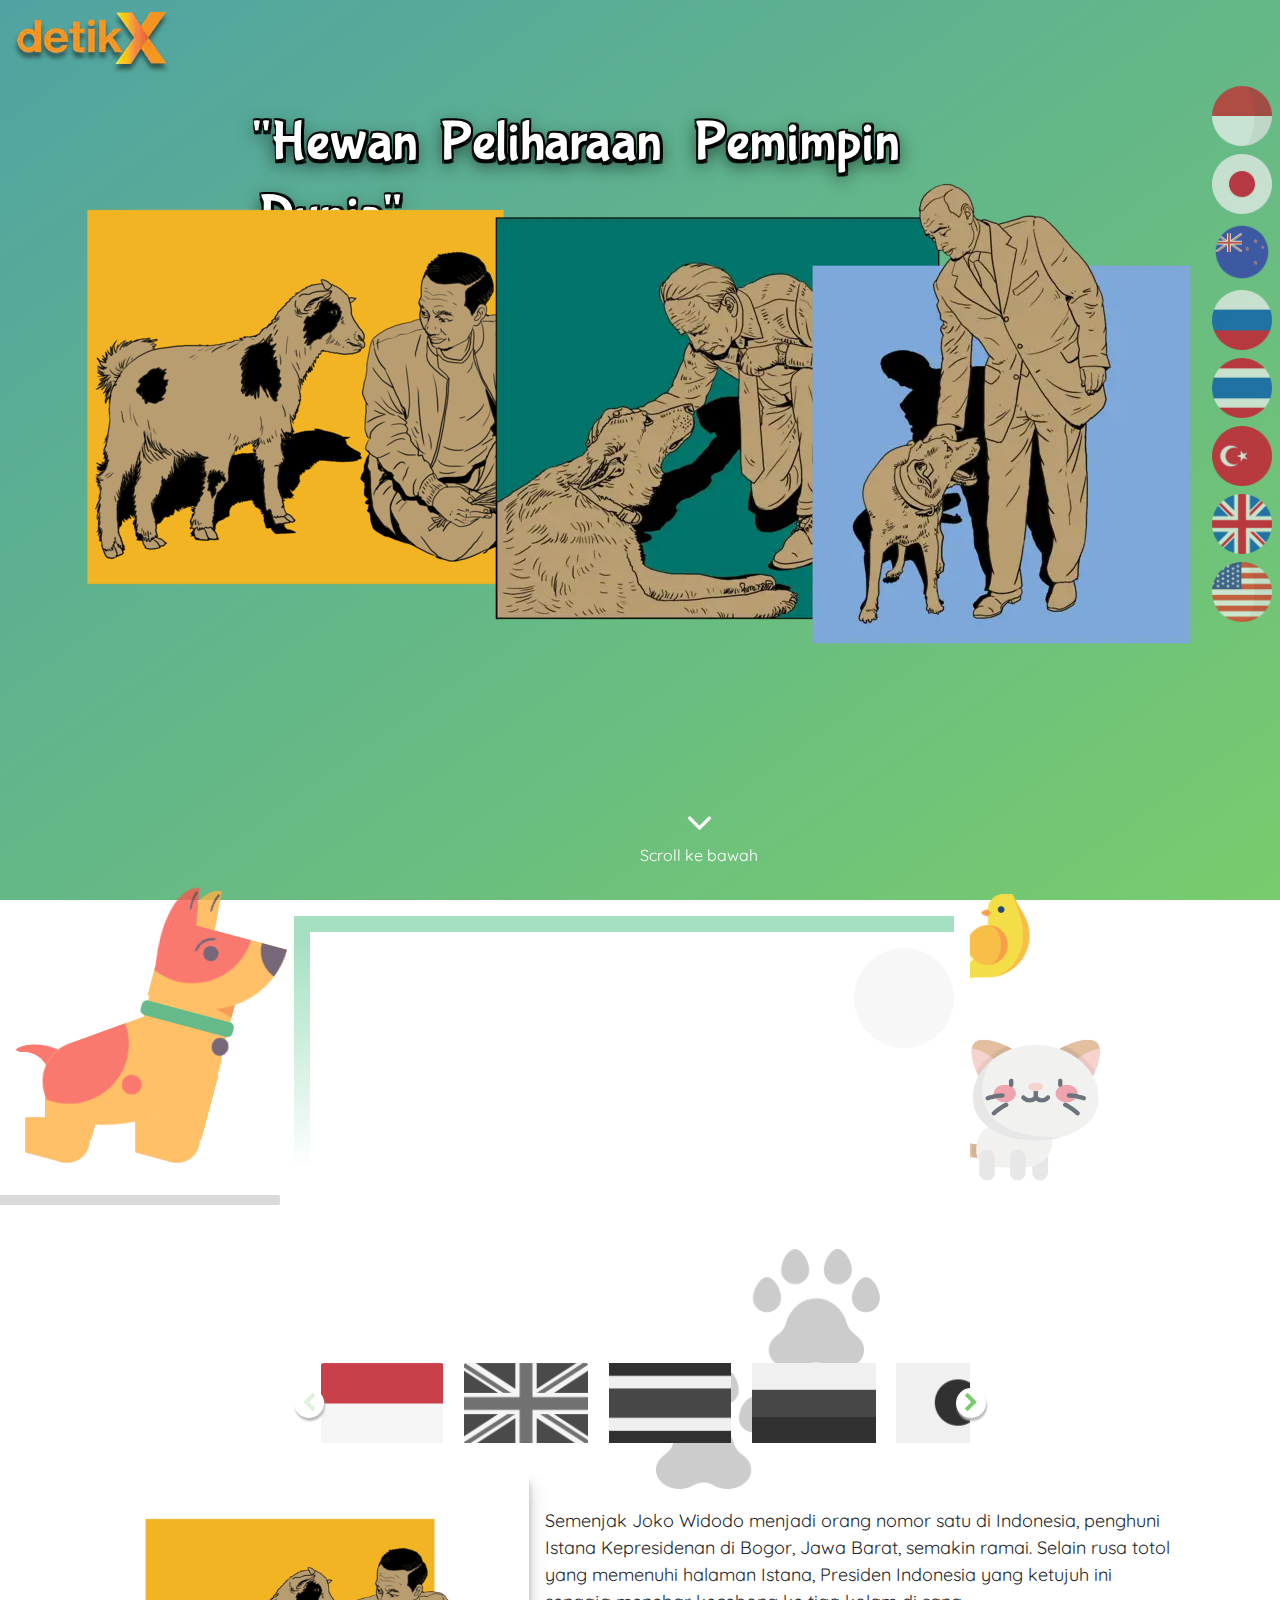
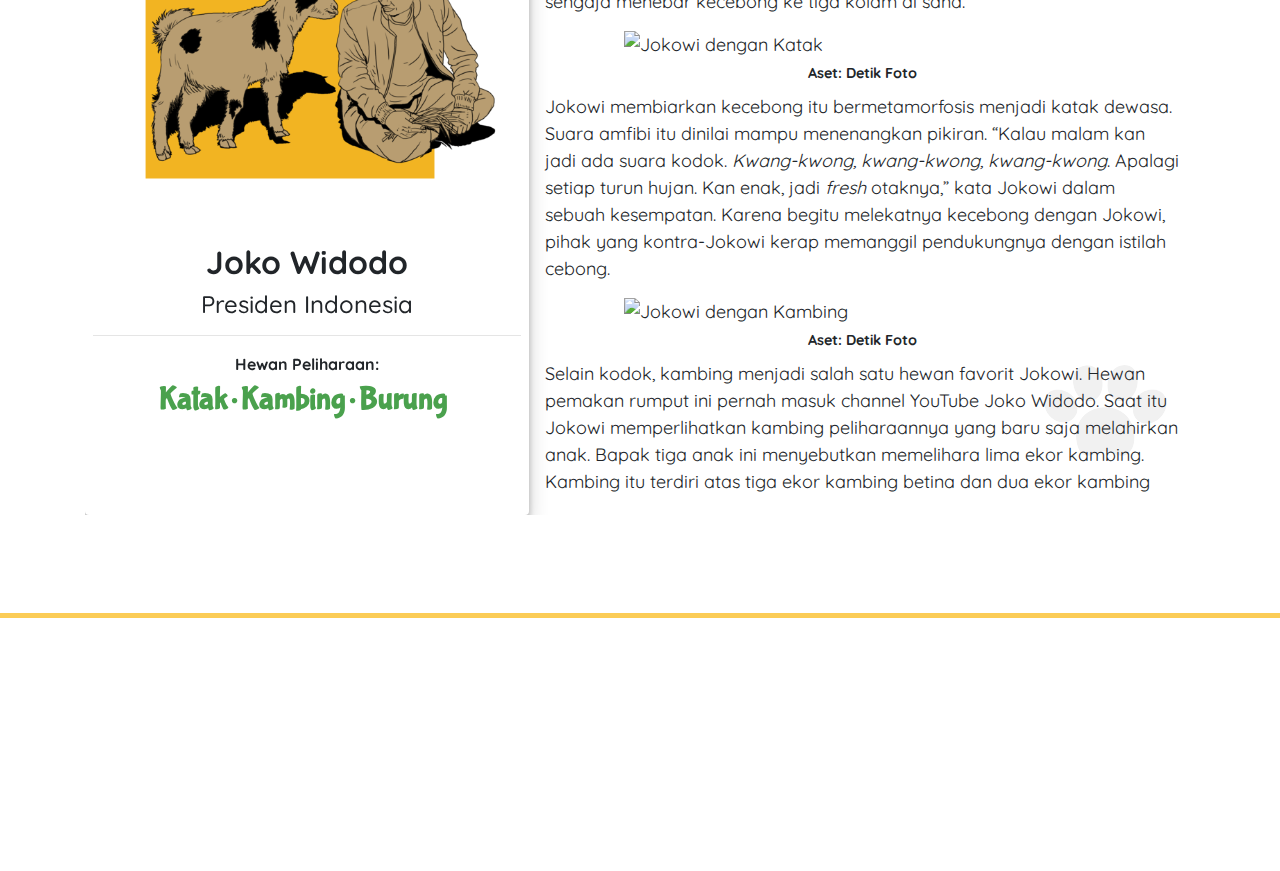
==== commit 0d9f0676: "update" ====
--- a/index.html
+++ b/index.html
@@ -178,7 +178,7 @@
             />
         </div>
       </div> -->
-      <div class="background gradientss">
+      <div class="background gradient">
         <ul class="bg-bubbles">
           <li></li>
           <li></li>
--- a/sass/style.css
+++ b/sass/style.css
@@ -1 +1 @@
-﻿@import"https://fonts.googleapis.com/css?family=Quicksand:400,700,900";@import"https://fonts.googleapis.com/css?family=Bubblegum+Sans";main{position:relative;overflow:hidden;top:0;bottom:0;left:0;width:100%;height:100%;background:linear-gradient(to bottom right, #50a3a2 0%, #78cc6d 100%) !important;right:0}main .bg-bubbles{position:absolute;top:0;left:0;width:100%;height:100%}main .bg-bubbles li{position:absolute;list-style:none;display:block;width:80px;height:80px;background-color:rgba(255,255,255,.1);bottom:-320px;animation:square 50s infinite;transition-timing-function:linear;border-radius:4px}main .bg-bubbles li:nth-child(1){left:10%}main .bg-bubbles li:nth-child(2){left:20%;width:160px;height:160px;animation-delay:2s;animation-duration:34s}main .bg-bubbles li:nth-child(3){left:25%;animation-delay:4s}main .bg-bubbles li:nth-child(4){left:40%;width:120px;height:120px;animation-duration:44s}main .bg-bubbles li:nth-child(5){left:70%}main .bg-bubbles li:nth-child(6){left:80%;width:240px;height:240px;animation-delay:3s}main .bg-bubbles li:nth-child(6) img{width:100%;height:100%;object-fit:contain}main .bg-bubbles li:nth-child(7){left:32%;width:320px;height:320px;animation-delay:7s}main .bg-bubbles li:nth-child(8){left:55%;width:40px;height:40px;-webkit-animation-delay:15s;animation-delay:15s;-webkit-animation-duration:80s;animation-duration:80s}main .bg-bubbles li:nth-child(9){left:25%;width:20px;height:20px;animation-delay:2s;animation-duration:80s}main .bg-bubbles li:nth-child(10){left:90%;width:320px;height:320px;animation-delay:22s}section{position:relative;padding:32px 0;z-index:60}section h2{text-align:left}@keyframes lab_round{0%{transform:rotateZ(0deg)}100%{transform:rotateZ(359deg)}}.banner{height:100vh;position:relative;padding:0}@media screen and (min-width: 1440px){.banner{height:80vh}}@media screen and (max-width: 766px){.banner{height:100vh}}.banner .sumbers{font-size:12px}.banner .sumbers a{color:#fff}.banner__titlex{position:absolute;left:50%;top:20%;transform:translate(-50%, -50%);color:#fff;width:62%}@media screen and (min-width: 1440px){.banner__titlex{top:15%}}@media screen and (max-width: 766px){.banner__titlex{transform:initial;left:initial;width:100%;top:13%}}.banner__titlex h2{margin:0;font-size:62px;padding:0;color:#fff;text-shadow:0 .1em 20px rgba(0,0,0,.8),.05em -0.03em 0 rgba(0,0,0,.8),.05em .005em 0 rgba(0,0,0,.8),0em .08em 0 rgba(0,0,0,.8),.05em .08em 0 rgba(0,0,0,.8),0px -0.03em 0 rgba(0,0,0,.8),-0.03em -0.03em 0 rgba(0,0,0,.8),-0.03em .08em 0 rgba(0,0,0,.8),-0.03em 0 0 rgba(0,0,0,.8)}@media screen and (min-width: 1440px){.banner__titlex h2{width:61vw;text-align:center;font-size:85px}}@media screen and (max-width: 766px){.banner__titlex h2{line-height:54px;font-size:48px;width:100%}}.banner__titlex h2 span{transform:scale(0.9);display:inline-block}.banner__titlex h2 span:first-child{animation:bop 1s cubic-bezier(0.175, 0.885, 0.32, 1.275) forwards infinite alternate}.banner__titlex h2 span:last-child,.banner__titlex h2 span:nth-child(3){animation:bopB 1s .2s cubic-bezier(0.175, 0.885, 0.32, 1.275) forwards infinite alternate;margin-left:8px}@keyframes bop{0%{transform:scale(0.9)}50%,100%{transform:scale(1)}}@keyframes bopB{0%{transform:scale(0.9)}80%,100%{transform:scale(1) rotateZ(-3deg)}}.banner__image{width:100%;height:100%}.banner__image img{width:100%;height:100%;object-fit:cover}.banner .tops86{top:86px}@media screen and (max-width: 766px){.banner .tops86{height:95vh;top:60px}}.banner__img{position:absolute}@media screen and (max-width: 766px){.banner__img .eya__img{width:35px;display:inline-block}}@media screen and (max-width: 766px){.banner__img .eya__img img{width:100%}}.banner__img.eya{width:60px;height:auto;right:8px;opacity:.7}@media screen and (max-width: 766px){.banner__img.eya{width:50%;top:30%;height:auto;right:initial;left:8px;display:block}}.banner__img.eya img{width:100%;height:100%;margin-bottom:8px;object-fit:contain}@media screen and (min-width: 1440px){.banner__img.eya{right:15%}}.banner__img.one{left:0}@media screen and (min-width: 1440px){.banner__img.one{left:8%}}@media screen and (max-width: 766px){.banner__img.one{left:-20%;bottom:0;z-index:9}}.banner__img.two{left:30%}@media screen and (min-width: 1440px){.banner__img.two{left:31%}}@media screen and (max-width: 766px){.banner__img.two{left:-102px;width:100%;display:none;top:91px}}.banner__img.three{right:-5%}@media screen and (min-width: 1440px){.banner__img.three{right:14%}}@media screen and (max-width: 766px){.banner__img.three{right:-105px;width:100%;top:110px}}.banner__img img{width:100%;height:100%;object-fit:contain}@media screen and (max-width: 766px){.banner__img img{object-fit:cover}}:root{--color-fur: #ffb141;--color-fur-dark: #F5832C;--color-spot: #F9584C;--color-snout: #544258;--color-collar: #3EAB6C;--duration: .7s;--semi-duration: calc(var(--duration) / 2);--easing: cubic-bezier(.5, 0, .5, 1);--stagger: calc(-1 * var(--semi-duration) / 2)}.paragraph{font-size:18px;position:relative}.paragraph__helping{position:absolute;top:-16px;left:-16px;width:100%;height:100%;bottom:16px;right:16px;z-index:-1;background:linear-gradient(to bottom, rgba(76, 193, 134, 0.5) 10%, transparent)}.paragraph .haha{z-index:1;height:300px;width:300px;display:flex;justify-content:center;align-items:center}.paragraph .haha .neck{width:50%;height:100px;right:-5px;bottom:calc(100% - 10px);transform-origin:center bottom;transform:rotate(15deg);z-index:2}.paragraph .haha .neck>.fur{border-bottom-left-radius:10px;height:100%;width:100%}.paragraph .haha .neck>.fur:before{content:"";position:absolute;top:0;right:0;height:50px;width:100%;background-color:var(--color-fur-dark);z-index:1;transform-origin:right bottom;transform:rotate(15deg)}.paragraph .haha .collar{width:calc(100% + 10px);height:15%;background-color:var(--color-collar);left:-5px;bottom:30px;border-radius:5px;animation:collar var(--semi-duration) calc(var(--semi-duration) / 4) infinite;z-index:2}@keyframes collar{from,to{transform:none}50%{transform:translateY(-25%)}}.paragraph .haha .collar:after{content:"";width:18%;height:120%;border-radius:50%;background:var(--color-snout);position:absolute;right:0%;top:110%;transform-origin:center top;animation:tag var(--semi-duration) infinite both}@keyframes tag{from,to{transform:rotate(-15deg)}50%{transform:rotate(-15deg) scaleY(1.5)}}.paragraph .haha .head{height:80%;width:145%;left:-2%;bottom:50%;transform-origin:left center;z-index:2;animation:head var(--semi-duration) calc(var(--semi-duration) / 4) infinite}@keyframes head{from,to{transform:rotate(-10deg)}50%{transform:rotate(-15deg)}}.paragraph .haha .head>.fur{height:100%;width:100%;border-bottom-right-radius:80px}.paragraph .haha .head>.fur:before{content:"";position:absolute;top:-80%;left:-30%;width:100%;height:0;padding-top:100%;background-color:var(--color-spot);z-index:1;border-radius:50%}.paragraph .haha .snout{--color: var(--color-snout);width:25%;height:0;padding-top:25%;background-color:var(--color);top:0;right:-5px;border-bottom-left-radius:100%;z-index:1}.paragraph .haha .ears{bottom:40%;height:100%;width:30%;left:0;z-index:-1}.paragraph .haha .ear{--color: var(--color-spot);width:100%;height:100%;bottom:0;left:0;transform-origin:left bottom;transform:rotate(-10deg);animation:ear-front calc(var(--duration) / 2) infinite}@keyframes ear-front{50%{transform:rotate(-15deg)}}.paragraph .haha .ear:before{content:"";position:absolute;height:25px;width:15px;z-index:2;top:-2px;right:-7px;border-top-left-radius:100%;border-width:2px;border-color:transparent;border-style:solid;border-left:2px solid var(--color-snout);transform-origin:bottom left;animation:ear-mark var(--semi-duration) calc(-1 * var(--semi-duration)) infinite}@keyframes ear-mark{from,to{transform:rotate(0deg)}50%{transform:rotate(25deg)}}.paragraph .haha .ear>.fur{border-top-left-radius:100%;height:100%;width:100%}.paragraph .haha .ear:nth-child(2){left:15px;bottom:5px;transform:rotate(-5deg);--color: var(--color-fur);z-index:-1;animation:ear-back calc(var(--duration) / 2) infinite both}@keyframes ear-back{from,to{transform:rotate(0deg)}50%{transform:rotate(-10deg)}}.paragraph .haha .eye{--size: 6%;--color: var(--color-snout);width:var(--size);height:0;padding:var(--size);left:35%;top:20%;border-radius:50%;background-color:var(--color);z-index:1}.paragraph .haha .eye:before{content:"";position:absolute;top:0;left:0;width:100%;height:100%;border-radius:50%;background-color:var(--color);z-index:1}.paragraph .haha .eye:after{content:"";width:100%;height:100%;position:absolute;left:-50%;top:-50%;border-top-left-radius:100%;border-width:2px;border-color:var(--color);border-style:solid;border-bottom-color:var(--color-spot);border-right-color:var(--color-spot);transform:scale(1.25);z-index:0}.paragraph .haha .torso{width:56.6666666667%;height:33.3333333333%;animation:torso var(--semi-duration) both infinite}@keyframes torso{from,to{transform:none}50%{transform:translateY(15%)}}.paragraph .haha .torso>.fur{height:100%;width:185px;border-top-left-radius:40px;transform-origin:left center;transform:rotate(-20deg) translateY(10px);z-index:1}.paragraph .haha .torso>.fur:after{height:100%;width:100%;border-bottom-left-radius:200px 85px;border-bottom-right-radius:100px}.paragraph .haha .torso>.legs{position:absolute;top:0;left:0;width:100%;height:100%}.paragraph .haha .torso .spot{width:120px;height:120px;bottom:40px;left:-20px;border-radius:50%;background-color:var(--color-spot);z-index:1;animation:spot var(--duration) calc(-1 * var(--semi-duration)) both infinite}@keyframes spot{from,66%,to{transform:none}33%{transform:translateX(10px)}}.paragraph .haha .torso .spot:after{content:"";height:20px;width:20px;border-radius:50%;background-color:inherit;position:absolute;bottom:-10px;right:5px}.paragraph .haha .torso>.tail{--color: var(--color-spot);bottom:calc(100% - 15px);left:0;transform-origin:center bottom;transform:rotate(-45deg)}.paragraph .haha .tail{height:15px;width:20px;background-color:var(--color);border-top-right-radius:10px 100%;border-top-left-radius:10px 100%;animation:tail var(--semi-duration) infinite}@keyframes tail{from,to{transform:rotate(-45deg) translateX(-15%)}50%{transform:rotate(-25deg) translateX(15%)}}.paragraph .haha .tail>.tail{bottom:calc(90%);transform-origin:bottom left;transform:rotate(-10deg) translateY(50%) scaleX(0.8) scaleY(0.9);animation:tail-inner var(--semi-duration) var(--stagger) infinite}@keyframes tail-inner{from,to{transform:rotate(-10deg) translateY(50%) scaleX(0.8) scaleY(0.9)}50%{transform:rotate(5deg) translateY(50%) scaleX(0.8) scaleY(0.9)}}.paragraph .haha .legs>.leg{bottom:5px;--color: var(--color-fur)}.paragraph .haha .legs>.leg:nth-child(1),.paragraph .haha .legs .leg:nth-child(3){right:15px}.paragraph .haha .legs>.leg:nth-child(3),.paragraph .haha .legs>.leg:nth-child(4){--color: var(--color-fur-dark);z-index:-1}.paragraph .haha .legs>.leg:nth-child(1),.paragraph .haha .legs .leg:nth-child(4){--delay: 0s}.paragraph .haha .legs>.leg:nth-child(2),.paragraph .haha .legs>.leg:nth-child(3){--delay: calc(-1 * var(--duration) / 2 ) }.paragraph .haha .legs>.leg:nth-child(2){left:0}.paragraph .haha .legs>.leg:nth-child(4){left:0}.paragraph .haha .leg{position:absolute;height:65px;width:45px;background-color:var(--color);transform-origin:center 5px;animation:leg infinite var(--duration) var(--delay, 0s)}.paragraph .haha .leg>.leg-inner{animation:leg-inner infinite var(--duration) calc(var(--delay));transform:rotate(90deg)}@keyframes leg-inner{from,to{transform:none}33%{transform:rotate(70deg)}76%{transform:none}}@keyframes leg{from,to{transform:none}33%{transform:rotate(-55deg)}66%{transform:rotate(-20deg)}}.paragraph .haha .leg>.fur{width:144.4444444444%;height:100%}.paragraph .haha .leg>.fur:after{width:45px;bottom:0;top:initial;transform:rotate(15deg)}.paragraph .haha .fur{position:absolute;overflow:hidden}.paragraph .haha .fur:after{content:"";position:absolute;width:100%;height:150%;top:0;left:0;background-color:var(--color, var(--color-fur));transform-origin:center bottom}.paragraph .haha .leg-inner{position:absolute;height:65%;width:100%;top:calc(100%);transform-origin:center top}.paragraph .haha .leg-inner:before{content:"";width:45px;height:45px;background-color:var(--color);position:absolute;border-radius:50%;top:-22.5px}.paragraph .haha .leg-inner>.fur{width:100%;height:100%;position:absolute;top:0;left:0;overflow:hidden}.paragraph .haha .leg-inner>.fur:after{content:"";position:absolute;width:100%;height:150%;top:0;left:0;background-color:var(--color);transform-origin:center top;transform:rotate(15deg)}.paragraph .haha *{position:absolute;will-change:transform}.paragraph .haha:before{content:"";position:absolute;bottom:13.3333333333%;left:0;width:100%;height:3.3333333333%;background-color:#d3d1d1;border-radius:2px;animation:shadow calc(1 * var(--semi-duration)) infinite}@keyframes shadow{from,to{transform:scaleX(0.75)}45%,55%{transform:scaleX(0.5)}}.contentx{background:#fff;padding:24px;position:relative;z-index:5}.contentx::before{content:"";position:absolute;top:16px;width:100px;height:100px;background:rgba(0,0,0,.03);border-radius:50%;right:16px}.slider-single h3{line-height:10rem}.js .slider-single>div:nth-child(1n+2){display:none}.js .slider-single.slick-initialized>div:nth-child(1n+2){display:block}h3{background:#f0f0f0;color:#3498db;font-size:2.25rem;margin:.5rem;padding:2%;position:relative;text-align:center}.slider-single h3{line-height:10rem}.slider-nav h3::before{content:"";display:block;padding-top:75%}.slider-nav h3 span{position:absolute;top:50%;left:50%;transform:translate(-50%, -50%)}.slider-nav .slick-slide{cursor:pointer}.slick-slide.is-active h3{color:#c00;background-color:#fff}.to-up{cursor:pointer;color:#fff}.credit{border-top:5px solid #fbcc56;text-align:center;margin:0 auto;display:block}.credit .wrapings{display:block;width:50%;margin:0 auto 4px}@media screen and (max-width: 766px){.credit .wrapings{width:100%}}.credit .name,.credit .jobdesc{color:#fff;display:inline-block;vertical-align:top}@media screen and (max-width: 766px){.credit .name,.credit .jobdesc{font-size:14px}}.credit .name{text-align:left;width:45%;font-size:18px;font-weight:bold;vertical-align:middle}@media screen and (max-width: 766px){.credit .name{font-size:16px}}.credit .jobdesc{text-align:right;width:45%;font-size:15px;margin-right:16px;vertical-align:middle}@media screen and (max-width: 766px){.credit .jobdesc{font-size:14px}}#nav{display:none !important}#logo{display:none !important}.gradient{position:fixed;overflow:hidden;top:0;bottom:0;left:0;width:100%;height:100%;background:linear-gradient(to bottom right, #50a3a2 0%, #78cc6d 100%) !important;right:0}.gradient .bg-bubbles{position:absolute;top:0;left:0;width:100%;height:100%}.gradient .bg-bubbles li{position:absolute;list-style:none;display:block;width:80px;height:80px;background-color:rgba(255,255,255,.1);bottom:-320px;animation:square 50s infinite;transition-timing-function:linear;border-radius:4px}.gradient .bg-bubbles li:nth-child(1){left:10%}.gradient .bg-bubbles li:nth-child(2){left:20%;width:160px;height:160px;animation-delay:2s;animation-duration:34s}.gradient .bg-bubbles li:nth-child(3){left:25%;animation-delay:4s}.gradient .bg-bubbles li:nth-child(4){left:40%;width:120px;height:120px;animation-duration:44s}.gradient .bg-bubbles li:nth-child(5){left:70%}.gradient .bg-bubbles li:nth-child(6){left:80%;width:240px;height:240px;animation-delay:3s}.gradient .bg-bubbles li:nth-child(6) img{width:100%;height:100%;object-fit:contain}.gradient .bg-bubbles li:nth-child(7){left:32%;width:320px;height:320px;animation-delay:7s}.gradient .bg-bubbles li:nth-child(8){left:55%;width:40px;height:40px;-webkit-animation-delay:15s;animation-delay:15s;-webkit-animation-duration:80s;animation-duration:80s}.gradient .bg-bubbles li:nth-child(9){left:25%;width:20px;height:20px;animation-delay:2s;animation-duration:80s}.gradient .bg-bubbles li:nth-child(10){left:90%;width:320px;height:320px;animation-delay:22s}@keyframes square{0%{-webkit-transform:translateY(0);transform:translateY(0)}100%{-webkit-transform:translateY(-1500px) rotate(600deg);transform:translateY(-1500px) rotate(600deg)}}.semua ::-webkit-scrollbar{width:7px}.semua ::-webkit-scrollbar-track{border-radius:10px}.semua ::-webkit-scrollbar-thumb{background:#7f7f7f;border-radius:3px}.semua ::-webkit-scrollbar-thumb:hover{background:#a9a9a9}.semua .slider{margin-top:32px}@media screen and (max-width: 766px){.semua .slider-single{margin-top:42px}}.semua .flag-img{width:100%;height:80px;filter:grayscale(1)}.semua .flag-img img{width:100%;height:100%;object-fit:contain}.semua .pemimpin-content{height:640px !important}@media screen and (max-width: 766px){.semua .pemimpin-content{height:auto !important}}.semua .pemimpin-content.slick-slide{margin:0 !important}.semua .pemimpin-content .wraping{display:block;height:100%}.semua .pemimpin-content .wraping .foto{display:inline-block;width:40%;border-radius:4px;vertical-align:top;position:relative;box-shadow:rgba(0,0,0,.19) 0px 10px 20px,rgba(0,0,0,.23) 0px 6px 6px;background:#fff;z-index:89;height:100%}@media screen and (max-width: 766px){.semua .pemimpin-content .wraping .foto{display:block;width:100%;height:80vh}}.semua .pemimpin-content .wraping .foto .helping__abs{position:absolute;bottom:0;right:-12px;z-index:1;opacity:.15;width:250px;height:auto}.semua .pemimpin-content .wraping .foto .helping__abs img{width:100%;height:100%;object-fit:contain}.semua .pemimpin-content .wraping .foto__helping{position:absolute;top:-16px;left:-16px;width:100%;height:100%;bottom:16px;right:16px;z-index:1;background:linear-gradient(to bottom, rgba(76, 193, 134, 0.5) 10%, transparent)}.semua .pemimpin-content .wraping .foto .helping{position:absolute;z-index:12;left:0;right:0;background:transparent;padding:8px}@media screen and (max-width: 766px){.semua .pemimpin-content .wraping .foto .helping h2{font-size:1.7rem}}.semua .pemimpin-content .wraping .foto .helping ul{display:block;list-style-type:none;padding:0}.semua .pemimpin-content .wraping .foto .helping ul li{text-align:center;display:inline-block;color:#4aa14d;font-weight:700}.semua .pemimpin-content .wraping .foto .helping ul li:last-child::after{content:""}.semua .pemimpin-content .wraping .foto .helping ul li::after{content:"";font-size:6px;margin:0 4px;font-family:"fontAwesome";vertical-align:middle}.semua .pemimpin-content .wraping .foto .image{width:100%;height:360px;position:relative}.semua .pemimpin-content .wraping .foto .image img{width:100%;height:100%;object-fit:cover;border-radius:4px 4px 0 0}.semua .pemimpin-content .wraping .isi{display:inline-block;width:60%;border-radius:0 5px 5px 0;position:absolute;background:#fff;top:16px;overflow:auto;bottom:16px;padding:16px}.semua .pemimpin-content .wraping .isi__animasi{position:absolute !important;right:16px;bottom:16px;opacity:.05;z-index:1 !important}.semua .pemimpin-content .wraping .isi p,.semua .pemimpin-content .wraping .isi div{font-size:18px;position:relative;z-index:20}.semua .pemimpin-content .wraping .isi__img{width:75%;height:auto;margin:0 auto 8px}.semua .pemimpin-content .wraping .isi__img img{width:100%;height:100%;object-fit:contain}@media screen and (max-width: 766px){.semua .pemimpin-content .wraping .isi__img{width:100%}}@media screen and (max-width: 766px){.semua .pemimpin-content .wraping .isi{display:block;width:100%;margin-top:24px;position:relative;box-shadow:rgba(0,0,0,.19) 0px 10px 20px,rgba(0,0,0,.23) 0px 6px 6px;border-radius:0px}}.semua .slick-slide.is-active.flag-img{filter:grayscale(0)}.dog{position:absolute;bottom:-60px;left:-50%;opacity:.8}@media screen and (max-width: 766px){.dog{display:none}}.dog img{width:100%;height:100%;object-fit:contain}.to-top-opt{color:#fff;cursor:pointer;transition:.3s;width:150px;margin:0 auto;display:block}.to-top-opt:hover{color:#ececec}.birds{position:absolute;top:-38px;right:-63px;width:110px;height:auto}@media screen and (max-width: 766px){.birds{top:-60px;right:0}}.birds img{width:100%;height:100%;object-fit:contain}.petshoop{position:absolute;top:0;right:0;width:200px;height:auto;opacity:.8}@media screen and (max-width: 766px){.petshoop{display:none}}.petshoop img{width:100%;height:100%;object-fit:contain}.cats{position:absolute;bottom:0;right:-130px;width:150px;height:auto;opacity:.8;animation:MoveUpDown 2.5s linear infinite}@media screen and (max-width: 766px){.cats{display:none}}.cats img{width:100%;height:100%;object-fit:contain}@keyframes MoveUpDown{0%,100%{right:-120px}50%{right:-100px}}.pembukaan{position:relative}.pembukaan__img{position:absolute;top:0;left:50%;opacity:.2;width:240px;z-index:1}@media screen and (max-width: 766px){.pembukaan__img{width:120px}}.pembukaan__img img{width:100%;height:100%;object-fit:contain}.logo-detik{position:absolute;left:12px;top:12px;z-index:999;width:90px}@media screen and (max-width: 766px){.logo-detik{top:12px;left:50%;width:80px;transform:translate(-50%, 0px)}}.bubbles{font-family:"Bubblegum Sans"}.font-hewan{font-size:32px}/*# sourceMappingURL=style.css.map */
+﻿@import"https://fonts.googleapis.com/css?family=Quicksand:400,700,900";@import"https://fonts.googleapis.com/css?family=Bubblegum+Sans";section{position:relative;padding:32px 0;z-index:60}section h2{text-align:left}@keyframes lab_round{0%{transform:rotateZ(0deg)}100%{transform:rotateZ(359deg)}}.banner{height:100vh;position:relative;padding:0}@media screen and (min-width: 1440px){.banner{height:80vh}}@media screen and (max-width: 766px){.banner{height:100vh}}.banner .sumbers{font-size:12px}.banner .sumbers a{color:#fff}.banner__titlex{position:absolute;left:50%;top:20%;transform:translate(-50%, -50%);color:#fff;width:62%}@media screen and (min-width: 1440px){.banner__titlex{top:15%}}@media screen and (max-width: 766px){.banner__titlex{transform:initial;left:initial;width:100%;top:13%}}.banner__titlex h2{margin:0;font-size:62px;padding:0;color:#fff;text-shadow:0 .1em 20px rgba(0,0,0,.8),.05em -0.03em 0 rgba(0,0,0,.8),.05em .005em 0 rgba(0,0,0,.8),0em .08em 0 rgba(0,0,0,.8),.05em .08em 0 rgba(0,0,0,.8),0px -0.03em 0 rgba(0,0,0,.8),-0.03em -0.03em 0 rgba(0,0,0,.8),-0.03em .08em 0 rgba(0,0,0,.8),-0.03em 0 0 rgba(0,0,0,.8)}@media screen and (min-width: 1440px){.banner__titlex h2{width:61vw;text-align:center;font-size:85px}}@media screen and (max-width: 766px){.banner__titlex h2{line-height:54px;font-size:48px;width:100%}}.banner__titlex h2 span{transform:scale(0.9);display:inline-block}.banner__titlex h2 span:first-child{animation:bop 1s cubic-bezier(0.175, 0.885, 0.32, 1.275) forwards infinite alternate}.banner__titlex h2 span:last-child,.banner__titlex h2 span:nth-child(3){animation:bopB 1s .2s cubic-bezier(0.175, 0.885, 0.32, 1.275) forwards infinite alternate;margin-left:8px}@keyframes bop{0%{transform:scale(0.9)}50%,100%{transform:scale(1)}}@keyframes bopB{0%{transform:scale(0.9)}80%,100%{transform:scale(1) rotateZ(-3deg)}}.banner__image{width:100%;height:100%}.banner__image img{width:100%;height:100%;object-fit:cover}.banner .tops86{top:86px}@media screen and (max-width: 766px){.banner .tops86{height:95vh;top:60px}}.banner__img{position:absolute}@media screen and (max-width: 766px){.banner__img .eya__img{width:35px;display:inline-block}}@media screen and (max-width: 766px){.banner__img .eya__img img{width:100%}}.banner__img.eya{width:60px;height:auto;right:8px;opacity:.7}@media screen and (max-width: 766px){.banner__img.eya{width:50%;top:30%;height:auto;right:initial;left:8px;display:block}}.banner__img.eya img{width:100%;height:100%;margin-bottom:8px;object-fit:contain}@media screen and (min-width: 1440px){.banner__img.eya{right:15%}}.banner__img.one{left:0}@media screen and (min-width: 1440px){.banner__img.one{left:8%}}@media screen and (max-width: 766px){.banner__img.one{left:-20%;bottom:0;z-index:9}}.banner__img.two{left:30%}@media screen and (min-width: 1440px){.banner__img.two{left:31%}}@media screen and (max-width: 766px){.banner__img.two{left:-102px;width:100%;display:none;top:91px}}.banner__img.three{right:-5%}@media screen and (min-width: 1440px){.banner__img.three{right:14%}}@media screen and (max-width: 766px){.banner__img.three{right:-105px;width:100%;top:110px}}.banner__img img{width:100%;height:100%;object-fit:contain}@media screen and (max-width: 766px){.banner__img img{object-fit:cover}}:root{--color-fur: #ffb141;--color-fur-dark: #F5832C;--color-spot: #F9584C;--color-snout: #544258;--color-collar: #3EAB6C;--duration: .7s;--semi-duration: calc(var(--duration) / 2);--easing: cubic-bezier(.5, 0, .5, 1);--stagger: calc(-1 * var(--semi-duration) / 2)}.paragraph{font-size:18px;position:relative}.paragraph__helping{position:absolute;top:-16px;left:-16px;width:100%;height:100%;bottom:16px;right:16px;z-index:-1;background:linear-gradient(to bottom, rgba(76, 193, 134, 0.5) 10%, transparent)}.paragraph .haha{z-index:1;height:300px;width:300px;display:flex;justify-content:center;align-items:center}.paragraph .haha .neck{width:50%;height:100px;right:-5px;bottom:calc(100% - 10px);transform-origin:center bottom;transform:rotate(15deg);z-index:2}.paragraph .haha .neck>.fur{border-bottom-left-radius:10px;height:100%;width:100%}.paragraph .haha .neck>.fur:before{content:"";position:absolute;top:0;right:0;height:50px;width:100%;background-color:var(--color-fur-dark);z-index:1;transform-origin:right bottom;transform:rotate(15deg)}.paragraph .haha .collar{width:calc(100% + 10px);height:15%;background-color:var(--color-collar);left:-5px;bottom:30px;border-radius:5px;animation:collar var(--semi-duration) calc(var(--semi-duration) / 4) infinite;z-index:2}@keyframes collar{from,to{transform:none}50%{transform:translateY(-25%)}}.paragraph .haha .collar:after{content:"";width:18%;height:120%;border-radius:50%;background:var(--color-snout);position:absolute;right:0%;top:110%;transform-origin:center top;animation:tag var(--semi-duration) infinite both}@keyframes tag{from,to{transform:rotate(-15deg)}50%{transform:rotate(-15deg) scaleY(1.5)}}.paragraph .haha .head{height:80%;width:145%;left:-2%;bottom:50%;transform-origin:left center;z-index:2;animation:head var(--semi-duration) calc(var(--semi-duration) / 4) infinite}@keyframes head{from,to{transform:rotate(-10deg)}50%{transform:rotate(-15deg)}}.paragraph .haha .head>.fur{height:100%;width:100%;border-bottom-right-radius:80px}.paragraph .haha .head>.fur:before{content:"";position:absolute;top:-80%;left:-30%;width:100%;height:0;padding-top:100%;background-color:var(--color-spot);z-index:1;border-radius:50%}.paragraph .haha .snout{--color: var(--color-snout);width:25%;height:0;padding-top:25%;background-color:var(--color);top:0;right:-5px;border-bottom-left-radius:100%;z-index:1}.paragraph .haha .ears{bottom:40%;height:100%;width:30%;left:0;z-index:-1}.paragraph .haha .ear{--color: var(--color-spot);width:100%;height:100%;bottom:0;left:0;transform-origin:left bottom;transform:rotate(-10deg);animation:ear-front calc(var(--duration) / 2) infinite}@keyframes ear-front{50%{transform:rotate(-15deg)}}.paragraph .haha .ear:before{content:"";position:absolute;height:25px;width:15px;z-index:2;top:-2px;right:-7px;border-top-left-radius:100%;border-width:2px;border-color:transparent;border-style:solid;border-left:2px solid var(--color-snout);transform-origin:bottom left;animation:ear-mark var(--semi-duration) calc(-1 * var(--semi-duration)) infinite}@keyframes ear-mark{from,to{transform:rotate(0deg)}50%{transform:rotate(25deg)}}.paragraph .haha .ear>.fur{border-top-left-radius:100%;height:100%;width:100%}.paragraph .haha .ear:nth-child(2){left:15px;bottom:5px;transform:rotate(-5deg);--color: var(--color-fur);z-index:-1;animation:ear-back calc(var(--duration) / 2) infinite both}@keyframes ear-back{from,to{transform:rotate(0deg)}50%{transform:rotate(-10deg)}}.paragraph .haha .eye{--size: 6%;--color: var(--color-snout);width:var(--size);height:0;padding:var(--size);left:35%;top:20%;border-radius:50%;background-color:var(--color);z-index:1}.paragraph .haha .eye:before{content:"";position:absolute;top:0;left:0;width:100%;height:100%;border-radius:50%;background-color:var(--color);z-index:1}.paragraph .haha .eye:after{content:"";width:100%;height:100%;position:absolute;left:-50%;top:-50%;border-top-left-radius:100%;border-width:2px;border-color:var(--color);border-style:solid;border-bottom-color:var(--color-spot);border-right-color:var(--color-spot);transform:scale(1.25);z-index:0}.paragraph .haha .torso{width:56.6666666667%;height:33.3333333333%;animation:torso var(--semi-duration) both infinite}@keyframes torso{from,to{transform:none}50%{transform:translateY(15%)}}.paragraph .haha .torso>.fur{height:100%;width:185px;border-top-left-radius:40px;transform-origin:left center;transform:rotate(-20deg) translateY(10px);z-index:1}.paragraph .haha .torso>.fur:after{height:100%;width:100%;border-bottom-left-radius:200px 85px;border-bottom-right-radius:100px}.paragraph .haha .torso>.legs{position:absolute;top:0;left:0;width:100%;height:100%}.paragraph .haha .torso .spot{width:120px;height:120px;bottom:40px;left:-20px;border-radius:50%;background-color:var(--color-spot);z-index:1;animation:spot var(--duration) calc(-1 * var(--semi-duration)) both infinite}@keyframes spot{from,66%,to{transform:none}33%{transform:translateX(10px)}}.paragraph .haha .torso .spot:after{content:"";height:20px;width:20px;border-radius:50%;background-color:inherit;position:absolute;bottom:-10px;right:5px}.paragraph .haha .torso>.tail{--color: var(--color-spot);bottom:calc(100% - 15px);left:0;transform-origin:center bottom;transform:rotate(-45deg)}.paragraph .haha .tail{height:15px;width:20px;background-color:var(--color);border-top-right-radius:10px 100%;border-top-left-radius:10px 100%;animation:tail var(--semi-duration) infinite}@keyframes tail{from,to{transform:rotate(-45deg) translateX(-15%)}50%{transform:rotate(-25deg) translateX(15%)}}.paragraph .haha .tail>.tail{bottom:calc(90%);transform-origin:bottom left;transform:rotate(-10deg) translateY(50%) scaleX(0.8) scaleY(0.9);animation:tail-inner var(--semi-duration) var(--stagger) infinite}@keyframes tail-inner{from,to{transform:rotate(-10deg) translateY(50%) scaleX(0.8) scaleY(0.9)}50%{transform:rotate(5deg) translateY(50%) scaleX(0.8) scaleY(0.9)}}.paragraph .haha .legs>.leg{bottom:5px;--color: var(--color-fur)}.paragraph .haha .legs>.leg:nth-child(1),.paragraph .haha .legs .leg:nth-child(3){right:15px}.paragraph .haha .legs>.leg:nth-child(3),.paragraph .haha .legs>.leg:nth-child(4){--color: var(--color-fur-dark);z-index:-1}.paragraph .haha .legs>.leg:nth-child(1),.paragraph .haha .legs .leg:nth-child(4){--delay: 0s}.paragraph .haha .legs>.leg:nth-child(2),.paragraph .haha .legs>.leg:nth-child(3){--delay: calc(-1 * var(--duration) / 2 ) }.paragraph .haha .legs>.leg:nth-child(2){left:0}.paragraph .haha .legs>.leg:nth-child(4){left:0}.paragraph .haha .leg{position:absolute;height:65px;width:45px;background-color:var(--color);transform-origin:center 5px;animation:leg infinite var(--duration) var(--delay, 0s)}.paragraph .haha .leg>.leg-inner{animation:leg-inner infinite var(--duration) calc(var(--delay));transform:rotate(90deg)}@keyframes leg-inner{from,to{transform:none}33%{transform:rotate(70deg)}76%{transform:none}}@keyframes leg{from,to{transform:none}33%{transform:rotate(-55deg)}66%{transform:rotate(-20deg)}}.paragraph .haha .leg>.fur{width:144.4444444444%;height:100%}.paragraph .haha .leg>.fur:after{width:45px;bottom:0;top:initial;transform:rotate(15deg)}.paragraph .haha .fur{position:absolute;overflow:hidden}.paragraph .haha .fur:after{content:"";position:absolute;width:100%;height:150%;top:0;left:0;background-color:var(--color, var(--color-fur));transform-origin:center bottom}.paragraph .haha .leg-inner{position:absolute;height:65%;width:100%;top:calc(100%);transform-origin:center top}.paragraph .haha .leg-inner:before{content:"";width:45px;height:45px;background-color:var(--color);position:absolute;border-radius:50%;top:-22.5px}.paragraph .haha .leg-inner>.fur{width:100%;height:100%;position:absolute;top:0;left:0;overflow:hidden}.paragraph .haha .leg-inner>.fur:after{content:"";position:absolute;width:100%;height:150%;top:0;left:0;background-color:var(--color);transform-origin:center top;transform:rotate(15deg)}.paragraph .haha *{position:absolute;will-change:transform}.paragraph .haha:before{content:"";position:absolute;bottom:13.3333333333%;left:0;width:100%;height:3.3333333333%;background-color:#d3d1d1;border-radius:2px;animation:shadow calc(1 * var(--semi-duration)) infinite}@keyframes shadow{from,to{transform:scaleX(0.75)}45%,55%{transform:scaleX(0.5)}}.contentx{background:#fff;padding:24px;position:relative;z-index:5}.contentx::before{content:"";position:absolute;top:16px;width:100px;height:100px;background:rgba(0,0,0,.03);border-radius:50%;right:16px}.slider-single h3{line-height:10rem}.js .slider-single>div:nth-child(1n+2){display:none}.js .slider-single.slick-initialized>div:nth-child(1n+2){display:block}h3{background:#f0f0f0;color:#3498db;font-size:2.25rem;margin:.5rem;padding:2%;position:relative;text-align:center}.slider-single h3{line-height:10rem}.slider-nav h3::before{content:"";display:block;padding-top:75%}.slider-nav h3 span{position:absolute;top:50%;left:50%;transform:translate(-50%, -50%)}.slider-nav .slick-slide{cursor:pointer}.slick-slide.is-active h3{color:#c00;background-color:#fff}.to-up{cursor:pointer;color:#fff}.credit{border-top:5px solid #fbcc56;text-align:center;margin:0 auto;display:block}.credit .wrapings{display:block;width:50%;margin:0 auto 4px}@media screen and (max-width: 766px){.credit .wrapings{width:100%}}.credit .name,.credit .jobdesc{color:#fff;display:inline-block;vertical-align:top}@media screen and (max-width: 766px){.credit .name,.credit .jobdesc{font-size:14px}}.credit .name{text-align:left;width:45%;font-size:18px;font-weight:bold;vertical-align:middle}@media screen and (max-width: 766px){.credit .name{font-size:16px}}.credit .jobdesc{text-align:right;width:45%;font-size:15px;margin-right:16px;vertical-align:middle}@media screen and (max-width: 766px){.credit .jobdesc{font-size:14px}}#nav{display:none !important}#logo{display:none !important}.gradient{position:fixed;overflow:hidden;top:0;bottom:0;left:0;width:100%;height:100%;background:linear-gradient(to bottom right, #50a3a2 0%, #78cc6d 100%) !important;right:0}.gradient .bg-bubbles{position:absolute;top:0;left:0;width:100%;height:100%}.gradient .bg-bubbles li{position:absolute;list-style:none;display:block;width:80px;height:80px;background-color:rgba(255,255,255,.1);bottom:-320px;animation:square 50s infinite;transition-timing-function:linear;border-radius:4px}.gradient .bg-bubbles li:nth-child(1){left:10%}.gradient .bg-bubbles li:nth-child(2){left:20%;width:160px;height:160px;animation-delay:2s;animation-duration:34s}.gradient .bg-bubbles li:nth-child(3){left:25%;animation-delay:4s}.gradient .bg-bubbles li:nth-child(4){left:40%;width:120px;height:120px;animation-duration:44s}.gradient .bg-bubbles li:nth-child(5){left:70%}.gradient .bg-bubbles li:nth-child(6){left:80%;width:240px;height:240px;animation-delay:3s}.gradient .bg-bubbles li:nth-child(6) img{width:100%;height:100%;object-fit:contain}.gradient .bg-bubbles li:nth-child(7){left:32%;width:320px;height:320px;animation-delay:7s}.gradient .bg-bubbles li:nth-child(8){left:55%;width:40px;height:40px;-webkit-animation-delay:15s;animation-delay:15s;-webkit-animation-duration:80s;animation-duration:80s}.gradient .bg-bubbles li:nth-child(9){left:25%;width:20px;height:20px;animation-delay:2s;animation-duration:80s}.gradient .bg-bubbles li:nth-child(10){left:90%;width:320px;height:320px;animation-delay:22s}@keyframes square{0%{-webkit-transform:translateY(0);transform:translateY(0)}100%{-webkit-transform:translateY(-1500px) rotate(600deg);transform:translateY(-1500px) rotate(600deg)}}.semua ::-webkit-scrollbar{width:7px}.semua ::-webkit-scrollbar-track{border-radius:10px}.semua ::-webkit-scrollbar-thumb{background:#7f7f7f;border-radius:3px}.semua ::-webkit-scrollbar-thumb:hover{background:#a9a9a9}.semua .slider{margin-top:32px}@media screen and (max-width: 766px){.semua .slider-single{margin-top:42px}}.semua .flag-img{width:100%;height:80px;filter:grayscale(1)}.semua .flag-img img{width:100%;height:100%;object-fit:contain}.semua .pemimpin-content{height:640px !important}@media screen and (max-width: 766px){.semua .pemimpin-content{height:auto !important}}.semua .pemimpin-content.slick-slide{margin:0 !important}.semua .pemimpin-content .wraping{display:block;height:100%}.semua .pemimpin-content .wraping .foto{display:inline-block;width:40%;border-radius:4px;vertical-align:top;position:relative;box-shadow:rgba(0,0,0,.19) 0px 10px 20px,rgba(0,0,0,.23) 0px 6px 6px;background:#fff;z-index:89;height:100%}@media screen and (max-width: 766px){.semua .pemimpin-content .wraping .foto{display:block;width:100%;height:80vh}}.semua .pemimpin-content .wraping .foto .helping__abs{position:absolute;bottom:0;right:-12px;z-index:1;opacity:.15;width:250px;height:auto}.semua .pemimpin-content .wraping .foto .helping__abs img{width:100%;height:100%;object-fit:contain}.semua .pemimpin-content .wraping .foto__helping{position:absolute;top:-16px;left:-16px;width:100%;height:100%;bottom:16px;right:16px;z-index:1;background:linear-gradient(to bottom, rgba(76, 193, 134, 0.5) 10%, transparent)}.semua .pemimpin-content .wraping .foto .helping{position:absolute;z-index:12;left:0;right:0;background:transparent;padding:8px}@media screen and (max-width: 766px){.semua .pemimpin-content .wraping .foto .helping h2{font-size:1.7rem}}.semua .pemimpin-content .wraping .foto .helping ul{display:block;list-style-type:none;padding:0}.semua .pemimpin-content .wraping .foto .helping ul li{text-align:center;display:inline-block;color:#4aa14d;font-weight:700}.semua .pemimpin-content .wraping .foto .helping ul li:last-child::after{content:""}.semua .pemimpin-content .wraping .foto .helping ul li::after{content:"";font-size:6px;margin:0 4px;font-family:"fontAwesome";vertical-align:middle}.semua .pemimpin-content .wraping .foto .image{width:100%;height:360px;position:relative}.semua .pemimpin-content .wraping .foto .image img{width:100%;height:100%;object-fit:cover;border-radius:4px 4px 0 0}.semua .pemimpin-content .wraping .isi{display:inline-block;width:60%;border-radius:0 5px 5px 0;position:absolute;background:#fff;top:16px;overflow:auto;bottom:16px;padding:16px}.semua .pemimpin-content .wraping .isi__animasi{position:absolute !important;right:16px;bottom:16px;opacity:.05;z-index:1 !important}.semua .pemimpin-content .wraping .isi p,.semua .pemimpin-content .wraping .isi div{font-size:18px;position:relative;z-index:20}.semua .pemimpin-content .wraping .isi__img{width:75%;height:auto;margin:0 auto 8px}.semua .pemimpin-content .wraping .isi__img img{width:100%;height:100%;object-fit:contain}@media screen and (max-width: 766px){.semua .pemimpin-content .wraping .isi__img{width:100%}}@media screen and (max-width: 766px){.semua .pemimpin-content .wraping .isi{display:block;width:100%;margin-top:24px;position:relative;box-shadow:rgba(0,0,0,.19) 0px 10px 20px,rgba(0,0,0,.23) 0px 6px 6px;border-radius:0px}}.semua .slick-slide.is-active.flag-img{filter:grayscale(0)}.dog{position:absolute;bottom:-60px;left:-50%;opacity:.8}@media screen and (max-width: 766px){.dog{display:none}}.dog img{width:100%;height:100%;object-fit:contain}.to-top-opt{color:#fff;cursor:pointer;transition:.3s;width:150px;margin:0 auto;display:block}.to-top-opt:hover{color:#ececec}.birds{position:absolute;top:-38px;right:-63px;width:110px;height:auto}@media screen and (max-width: 766px){.birds{top:-60px;right:0}}.birds img{width:100%;height:100%;object-fit:contain}.petshoop{position:absolute;top:0;right:0;width:200px;height:auto;opacity:.8}@media screen and (max-width: 766px){.petshoop{display:none}}.petshoop img{width:100%;height:100%;object-fit:contain}.cats{position:absolute;bottom:0;right:-130px;width:150px;height:auto;opacity:.8;animation:MoveUpDown 2.5s linear infinite}@media screen and (max-width: 766px){.cats{display:none}}.cats img{width:100%;height:100%;object-fit:contain}@keyframes MoveUpDown{0%,100%{right:-120px}50%{right:-100px}}.pembukaan{position:relative}.pembukaan__img{position:absolute;top:0;left:50%;opacity:.2;width:240px;z-index:1}@media screen and (max-width: 766px){.pembukaan__img{width:120px}}.pembukaan__img img{width:100%;height:100%;object-fit:contain}.logo-detik{position:absolute;left:12px;top:12px;z-index:999;width:90px}@media screen and (max-width: 766px){.logo-detik{top:12px;left:50%;width:80px;transform:translate(-50%, 0px)}}.bubbles{font-family:"Bubblegum Sans"}.font-hewan{font-size:32px}/*# sourceMappingURL=style.css.map */
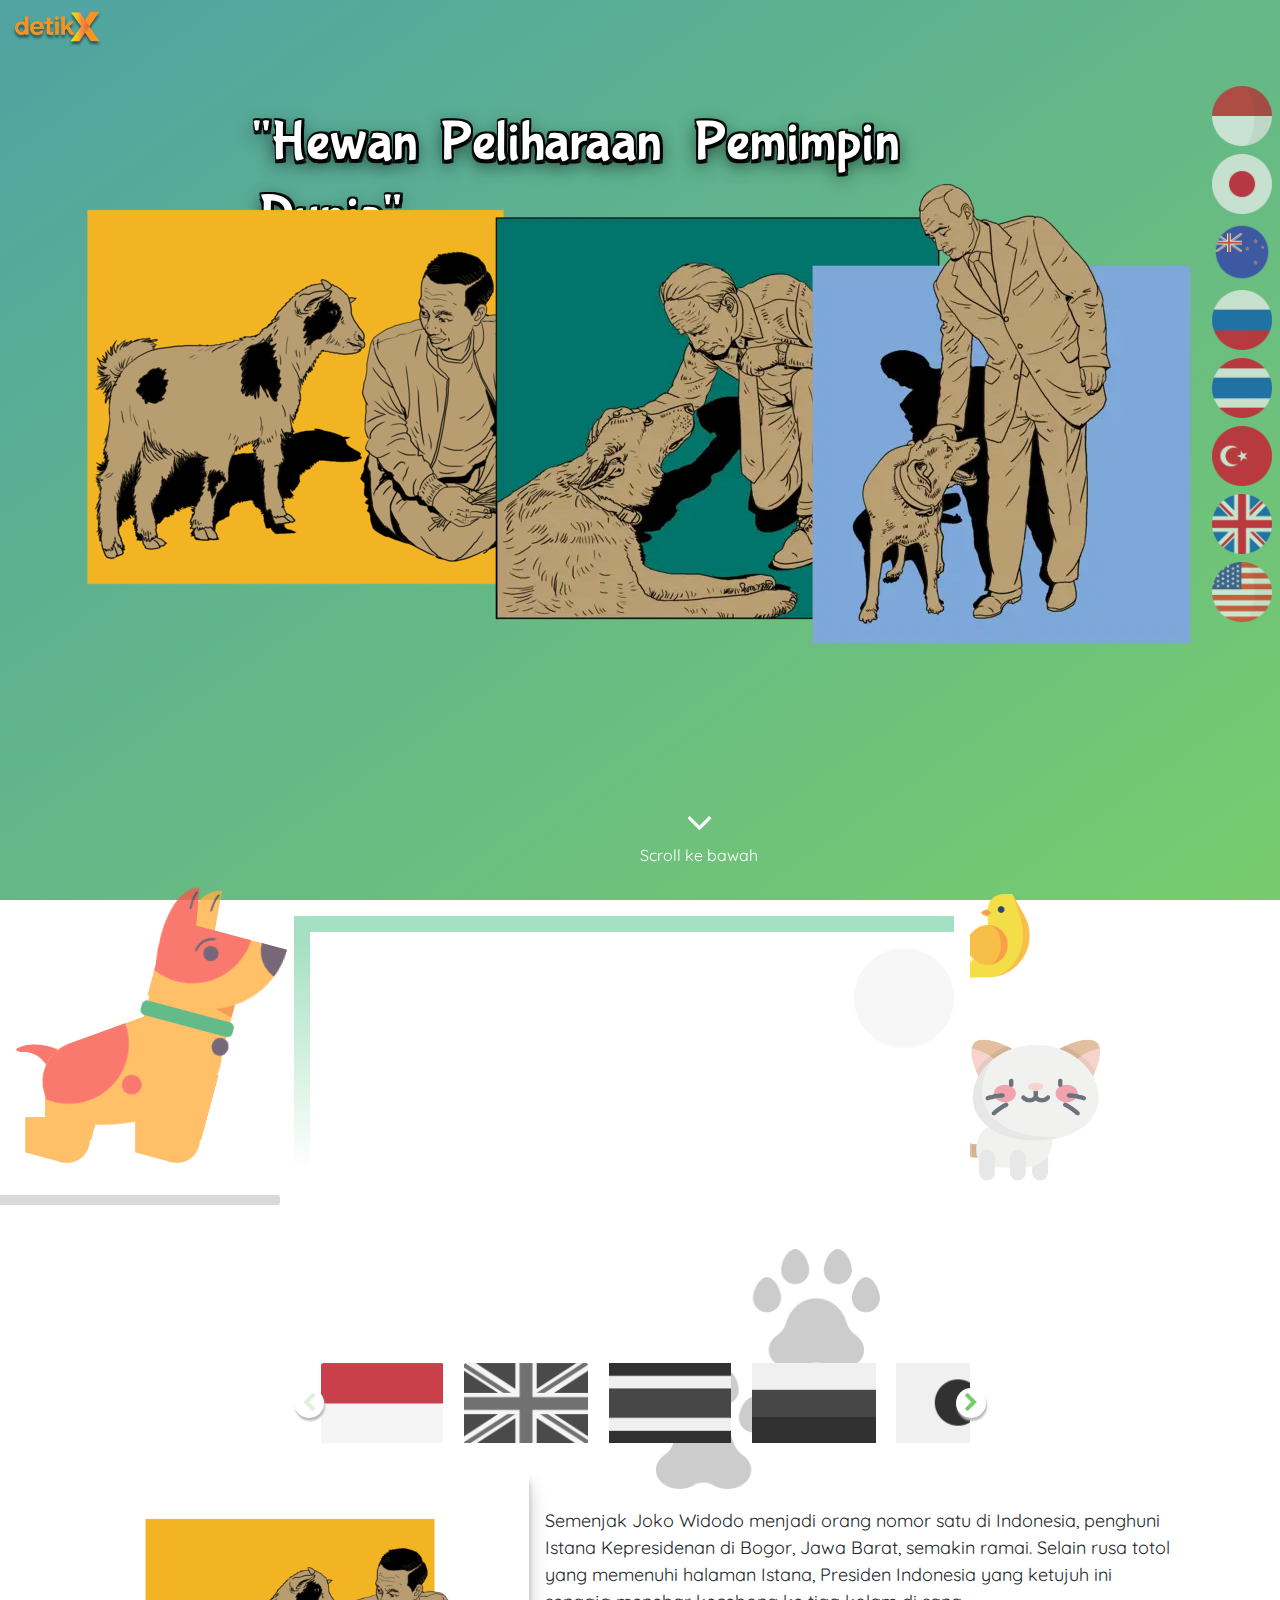
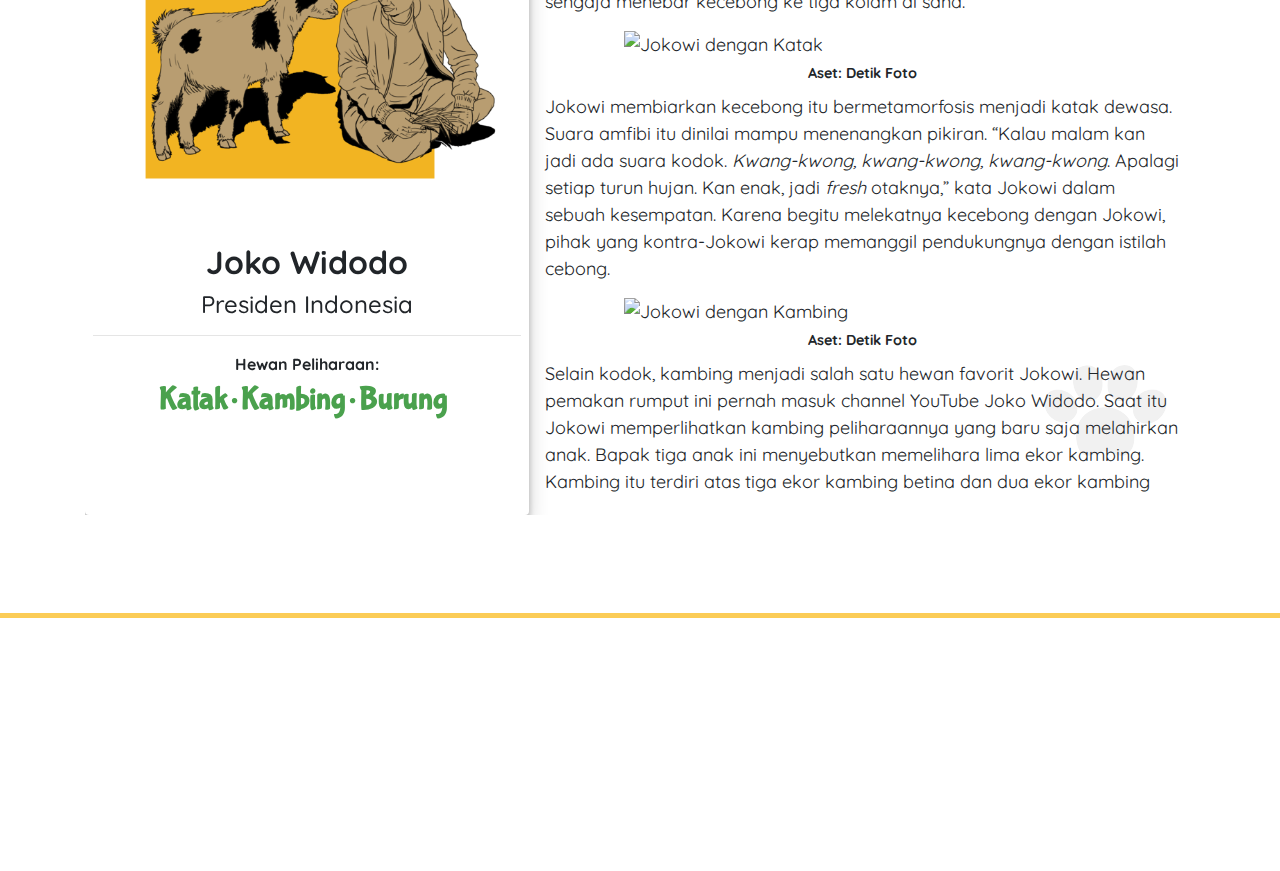
==== commit 15530385: "update" ====
--- a/index.html
+++ b/index.html
@@ -389,7 +389,7 @@
               </div>
               <div class="wrapings">
                 <div class="jobdesc">Naskah</div>
-                <div class=" name">Fajar Yusuf R</div>
+                <div class=" name">Melisa Mailoa</div>
               </div>
               <div class="wrapings">
                 <div class="jobdesc">Editor</div>
--- a/sass/style.css
+++ b/sass/style.css
@@ -1 +1 @@
-﻿@import"https://fonts.googleapis.com/css?family=Quicksand:400,700,900";@import"https://fonts.googleapis.com/css?family=Bubblegum+Sans";section{position:relative;padding:32px 0;z-index:60}section h2{text-align:left}@keyframes lab_round{0%{transform:rotateZ(0deg)}100%{transform:rotateZ(359deg)}}.banner{height:100vh;position:relative;padding:0}@media screen and (min-width: 1440px){.banner{height:80vh}}@media screen and (max-width: 766px){.banner{height:100vh}}.banner .sumbers{font-size:12px}.banner .sumbers a{color:#fff}.banner__titlex{position:absolute;left:50%;top:20%;transform:translate(-50%, -50%);color:#fff;width:62%}@media screen and (min-width: 1440px){.banner__titlex{top:15%}}@media screen and (max-width: 766px){.banner__titlex{transform:initial;left:initial;width:100%;top:13%}}.banner__titlex h2{margin:0;font-size:62px;padding:0;color:#fff;text-shadow:0 .1em 20px rgba(0,0,0,.8),.05em -0.03em 0 rgba(0,0,0,.8),.05em .005em 0 rgba(0,0,0,.8),0em .08em 0 rgba(0,0,0,.8),.05em .08em 0 rgba(0,0,0,.8),0px -0.03em 0 rgba(0,0,0,.8),-0.03em -0.03em 0 rgba(0,0,0,.8),-0.03em .08em 0 rgba(0,0,0,.8),-0.03em 0 0 rgba(0,0,0,.8)}@media screen and (min-width: 1440px){.banner__titlex h2{width:61vw;text-align:center;font-size:85px}}@media screen and (max-width: 766px){.banner__titlex h2{line-height:54px;font-size:48px;width:100%}}.banner__titlex h2 span{transform:scale(0.9);display:inline-block}.banner__titlex h2 span:first-child{animation:bop 1s cubic-bezier(0.175, 0.885, 0.32, 1.275) forwards infinite alternate}.banner__titlex h2 span:last-child,.banner__titlex h2 span:nth-child(3){animation:bopB 1s .2s cubic-bezier(0.175, 0.885, 0.32, 1.275) forwards infinite alternate;margin-left:8px}@keyframes bop{0%{transform:scale(0.9)}50%,100%{transform:scale(1)}}@keyframes bopB{0%{transform:scale(0.9)}80%,100%{transform:scale(1) rotateZ(-3deg)}}.banner__image{width:100%;height:100%}.banner__image img{width:100%;height:100%;object-fit:cover}.banner .tops86{top:86px}@media screen and (max-width: 766px){.banner .tops86{height:95vh;top:60px}}.banner__img{position:absolute}@media screen and (max-width: 766px){.banner__img .eya__img{width:35px;display:inline-block}}@media screen and (max-width: 766px){.banner__img .eya__img img{width:100%}}.banner__img.eya{width:60px;height:auto;right:8px;opacity:.7}@media screen and (max-width: 766px){.banner__img.eya{width:50%;top:30%;height:auto;right:initial;left:8px;display:block}}.banner__img.eya img{width:100%;height:100%;margin-bottom:8px;object-fit:contain}@media screen and (min-width: 1440px){.banner__img.eya{right:15%}}.banner__img.one{left:0}@media screen and (min-width: 1440px){.banner__img.one{left:8%}}@media screen and (max-width: 766px){.banner__img.one{left:-20%;bottom:0;z-index:9}}.banner__img.two{left:30%}@media screen and (min-width: 1440px){.banner__img.two{left:31%}}@media screen and (max-width: 766px){.banner__img.two{left:-102px;width:100%;display:none;top:91px}}.banner__img.three{right:-5%}@media screen and (min-width: 1440px){.banner__img.three{right:14%}}@media screen and (max-width: 766px){.banner__img.three{right:-105px;width:100%;top:110px}}.banner__img img{width:100%;height:100%;object-fit:contain}@media screen and (max-width: 766px){.banner__img img{object-fit:cover}}:root{--color-fur: #ffb141;--color-fur-dark: #F5832C;--color-spot: #F9584C;--color-snout: #544258;--color-collar: #3EAB6C;--duration: .7s;--semi-duration: calc(var(--duration) / 2);--easing: cubic-bezier(.5, 0, .5, 1);--stagger: calc(-1 * var(--semi-duration) / 2)}.paragraph{font-size:18px;position:relative}.paragraph__helping{position:absolute;top:-16px;left:-16px;width:100%;height:100%;bottom:16px;right:16px;z-index:-1;background:linear-gradient(to bottom, rgba(76, 193, 134, 0.5) 10%, transparent)}.paragraph .haha{z-index:1;height:300px;width:300px;display:flex;justify-content:center;align-items:center}.paragraph .haha .neck{width:50%;height:100px;right:-5px;bottom:calc(100% - 10px);transform-origin:center bottom;transform:rotate(15deg);z-index:2}.paragraph .haha .neck>.fur{border-bottom-left-radius:10px;height:100%;width:100%}.paragraph .haha .neck>.fur:before{content:"";position:absolute;top:0;right:0;height:50px;width:100%;background-color:var(--color-fur-dark);z-index:1;transform-origin:right bottom;transform:rotate(15deg)}.paragraph .haha .collar{width:calc(100% + 10px);height:15%;background-color:var(--color-collar);left:-5px;bottom:30px;border-radius:5px;animation:collar var(--semi-duration) calc(var(--semi-duration) / 4) infinite;z-index:2}@keyframes collar{from,to{transform:none}50%{transform:translateY(-25%)}}.paragraph .haha .collar:after{content:"";width:18%;height:120%;border-radius:50%;background:var(--color-snout);position:absolute;right:0%;top:110%;transform-origin:center top;animation:tag var(--semi-duration) infinite both}@keyframes tag{from,to{transform:rotate(-15deg)}50%{transform:rotate(-15deg) scaleY(1.5)}}.paragraph .haha .head{height:80%;width:145%;left:-2%;bottom:50%;transform-origin:left center;z-index:2;animation:head var(--semi-duration) calc(var(--semi-duration) / 4) infinite}@keyframes head{from,to{transform:rotate(-10deg)}50%{transform:rotate(-15deg)}}.paragraph .haha .head>.fur{height:100%;width:100%;border-bottom-right-radius:80px}.paragraph .haha .head>.fur:before{content:"";position:absolute;top:-80%;left:-30%;width:100%;height:0;padding-top:100%;background-color:var(--color-spot);z-index:1;border-radius:50%}.paragraph .haha .snout{--color: var(--color-snout);width:25%;height:0;padding-top:25%;background-color:var(--color);top:0;right:-5px;border-bottom-left-radius:100%;z-index:1}.paragraph .haha .ears{bottom:40%;height:100%;width:30%;left:0;z-index:-1}.paragraph .haha .ear{--color: var(--color-spot);width:100%;height:100%;bottom:0;left:0;transform-origin:left bottom;transform:rotate(-10deg);animation:ear-front calc(var(--duration) / 2) infinite}@keyframes ear-front{50%{transform:rotate(-15deg)}}.paragraph .haha .ear:before{content:"";position:absolute;height:25px;width:15px;z-index:2;top:-2px;right:-7px;border-top-left-radius:100%;border-width:2px;border-color:transparent;border-style:solid;border-left:2px solid var(--color-snout);transform-origin:bottom left;animation:ear-mark var(--semi-duration) calc(-1 * var(--semi-duration)) infinite}@keyframes ear-mark{from,to{transform:rotate(0deg)}50%{transform:rotate(25deg)}}.paragraph .haha .ear>.fur{border-top-left-radius:100%;height:100%;width:100%}.paragraph .haha .ear:nth-child(2){left:15px;bottom:5px;transform:rotate(-5deg);--color: var(--color-fur);z-index:-1;animation:ear-back calc(var(--duration) / 2) infinite both}@keyframes ear-back{from,to{transform:rotate(0deg)}50%{transform:rotate(-10deg)}}.paragraph .haha .eye{--size: 6%;--color: var(--color-snout);width:var(--size);height:0;padding:var(--size);left:35%;top:20%;border-radius:50%;background-color:var(--color);z-index:1}.paragraph .haha .eye:before{content:"";position:absolute;top:0;left:0;width:100%;height:100%;border-radius:50%;background-color:var(--color);z-index:1}.paragraph .haha .eye:after{content:"";width:100%;height:100%;position:absolute;left:-50%;top:-50%;border-top-left-radius:100%;border-width:2px;border-color:var(--color);border-style:solid;border-bottom-color:var(--color-spot);border-right-color:var(--color-spot);transform:scale(1.25);z-index:0}.paragraph .haha .torso{width:56.6666666667%;height:33.3333333333%;animation:torso var(--semi-duration) both infinite}@keyframes torso{from,to{transform:none}50%{transform:translateY(15%)}}.paragraph .haha .torso>.fur{height:100%;width:185px;border-top-left-radius:40px;transform-origin:left center;transform:rotate(-20deg) translateY(10px);z-index:1}.paragraph .haha .torso>.fur:after{height:100%;width:100%;border-bottom-left-radius:200px 85px;border-bottom-right-radius:100px}.paragraph .haha .torso>.legs{position:absolute;top:0;left:0;width:100%;height:100%}.paragraph .haha .torso .spot{width:120px;height:120px;bottom:40px;left:-20px;border-radius:50%;background-color:var(--color-spot);z-index:1;animation:spot var(--duration) calc(-1 * var(--semi-duration)) both infinite}@keyframes spot{from,66%,to{transform:none}33%{transform:translateX(10px)}}.paragraph .haha .torso .spot:after{content:"";height:20px;width:20px;border-radius:50%;background-color:inherit;position:absolute;bottom:-10px;right:5px}.paragraph .haha .torso>.tail{--color: var(--color-spot);bottom:calc(100% - 15px);left:0;transform-origin:center bottom;transform:rotate(-45deg)}.paragraph .haha .tail{height:15px;width:20px;background-color:var(--color);border-top-right-radius:10px 100%;border-top-left-radius:10px 100%;animation:tail var(--semi-duration) infinite}@keyframes tail{from,to{transform:rotate(-45deg) translateX(-15%)}50%{transform:rotate(-25deg) translateX(15%)}}.paragraph .haha .tail>.tail{bottom:calc(90%);transform-origin:bottom left;transform:rotate(-10deg) translateY(50%) scaleX(0.8) scaleY(0.9);animation:tail-inner var(--semi-duration) var(--stagger) infinite}@keyframes tail-inner{from,to{transform:rotate(-10deg) translateY(50%) scaleX(0.8) scaleY(0.9)}50%{transform:rotate(5deg) translateY(50%) scaleX(0.8) scaleY(0.9)}}.paragraph .haha .legs>.leg{bottom:5px;--color: var(--color-fur)}.paragraph .haha .legs>.leg:nth-child(1),.paragraph .haha .legs .leg:nth-child(3){right:15px}.paragraph .haha .legs>.leg:nth-child(3),.paragraph .haha .legs>.leg:nth-child(4){--color: var(--color-fur-dark);z-index:-1}.paragraph .haha .legs>.leg:nth-child(1),.paragraph .haha .legs .leg:nth-child(4){--delay: 0s}.paragraph .haha .legs>.leg:nth-child(2),.paragraph .haha .legs>.leg:nth-child(3){--delay: calc(-1 * var(--duration) / 2 ) }.paragraph .haha .legs>.leg:nth-child(2){left:0}.paragraph .haha .legs>.leg:nth-child(4){left:0}.paragraph .haha .leg{position:absolute;height:65px;width:45px;background-color:var(--color);transform-origin:center 5px;animation:leg infinite var(--duration) var(--delay, 0s)}.paragraph .haha .leg>.leg-inner{animation:leg-inner infinite var(--duration) calc(var(--delay));transform:rotate(90deg)}@keyframes leg-inner{from,to{transform:none}33%{transform:rotate(70deg)}76%{transform:none}}@keyframes leg{from,to{transform:none}33%{transform:rotate(-55deg)}66%{transform:rotate(-20deg)}}.paragraph .haha .leg>.fur{width:144.4444444444%;height:100%}.paragraph .haha .leg>.fur:after{width:45px;bottom:0;top:initial;transform:rotate(15deg)}.paragraph .haha .fur{position:absolute;overflow:hidden}.paragraph .haha .fur:after{content:"";position:absolute;width:100%;height:150%;top:0;left:0;background-color:var(--color, var(--color-fur));transform-origin:center bottom}.paragraph .haha .leg-inner{position:absolute;height:65%;width:100%;top:calc(100%);transform-origin:center top}.paragraph .haha .leg-inner:before{content:"";width:45px;height:45px;background-color:var(--color);position:absolute;border-radius:50%;top:-22.5px}.paragraph .haha .leg-inner>.fur{width:100%;height:100%;position:absolute;top:0;left:0;overflow:hidden}.paragraph .haha .leg-inner>.fur:after{content:"";position:absolute;width:100%;height:150%;top:0;left:0;background-color:var(--color);transform-origin:center top;transform:rotate(15deg)}.paragraph .haha *{position:absolute;will-change:transform}.paragraph .haha:before{content:"";position:absolute;bottom:13.3333333333%;left:0;width:100%;height:3.3333333333%;background-color:#d3d1d1;border-radius:2px;animation:shadow calc(1 * var(--semi-duration)) infinite}@keyframes shadow{from,to{transform:scaleX(0.75)}45%,55%{transform:scaleX(0.5)}}.contentx{background:#fff;padding:24px;position:relative;z-index:5}.contentx::before{content:"";position:absolute;top:16px;width:100px;height:100px;background:rgba(0,0,0,.03);border-radius:50%;right:16px}.slider-single h3{line-height:10rem}.js .slider-single>div:nth-child(1n+2){display:none}.js .slider-single.slick-initialized>div:nth-child(1n+2){display:block}h3{background:#f0f0f0;color:#3498db;font-size:2.25rem;margin:.5rem;padding:2%;position:relative;text-align:center}.slider-single h3{line-height:10rem}.slider-nav h3::before{content:"";display:block;padding-top:75%}.slider-nav h3 span{position:absolute;top:50%;left:50%;transform:translate(-50%, -50%)}.slider-nav .slick-slide{cursor:pointer}.slick-slide.is-active h3{color:#c00;background-color:#fff}.to-up{cursor:pointer;color:#fff}.credit{border-top:5px solid #fbcc56;text-align:center;margin:0 auto;display:block}.credit .wrapings{display:block;width:50%;margin:0 auto 4px}@media screen and (max-width: 766px){.credit .wrapings{width:100%}}.credit .name,.credit .jobdesc{color:#fff;display:inline-block;vertical-align:top}@media screen and (max-width: 766px){.credit .name,.credit .jobdesc{font-size:14px}}.credit .name{text-align:left;width:45%;font-size:18px;font-weight:bold;vertical-align:middle}@media screen and (max-width: 766px){.credit .name{font-size:16px}}.credit .jobdesc{text-align:right;width:45%;font-size:15px;margin-right:16px;vertical-align:middle}@media screen and (max-width: 766px){.credit .jobdesc{font-size:14px}}#nav{display:none !important}#logo{display:none !important}.gradient{position:fixed;overflow:hidden;top:0;bottom:0;left:0;width:100%;height:100%;background:linear-gradient(to bottom right, #50a3a2 0%, #78cc6d 100%) !important;right:0}.gradient .bg-bubbles{position:absolute;top:0;left:0;width:100%;height:100%}.gradient .bg-bubbles li{position:absolute;list-style:none;display:block;width:80px;height:80px;background-color:rgba(255,255,255,.1);bottom:-320px;animation:square 50s infinite;transition-timing-function:linear;border-radius:4px}.gradient .bg-bubbles li:nth-child(1){left:10%}.gradient .bg-bubbles li:nth-child(2){left:20%;width:160px;height:160px;animation-delay:2s;animation-duration:34s}.gradient .bg-bubbles li:nth-child(3){left:25%;animation-delay:4s}.gradient .bg-bubbles li:nth-child(4){left:40%;width:120px;height:120px;animation-duration:44s}.gradient .bg-bubbles li:nth-child(5){left:70%}.gradient .bg-bubbles li:nth-child(6){left:80%;width:240px;height:240px;animation-delay:3s}.gradient .bg-bubbles li:nth-child(6) img{width:100%;height:100%;object-fit:contain}.gradient .bg-bubbles li:nth-child(7){left:32%;width:320px;height:320px;animation-delay:7s}.gradient .bg-bubbles li:nth-child(8){left:55%;width:40px;height:40px;-webkit-animation-delay:15s;animation-delay:15s;-webkit-animation-duration:80s;animation-duration:80s}.gradient .bg-bubbles li:nth-child(9){left:25%;width:20px;height:20px;animation-delay:2s;animation-duration:80s}.gradient .bg-bubbles li:nth-child(10){left:90%;width:320px;height:320px;animation-delay:22s}@keyframes square{0%{-webkit-transform:translateY(0);transform:translateY(0)}100%{-webkit-transform:translateY(-1500px) rotate(600deg);transform:translateY(-1500px) rotate(600deg)}}.semua ::-webkit-scrollbar{width:7px}.semua ::-webkit-scrollbar-track{border-radius:10px}.semua ::-webkit-scrollbar-thumb{background:#7f7f7f;border-radius:3px}.semua ::-webkit-scrollbar-thumb:hover{background:#a9a9a9}.semua .slider{margin-top:32px}@media screen and (max-width: 766px){.semua .slider-single{margin-top:42px}}.semua .flag-img{width:100%;height:80px;filter:grayscale(1)}.semua .flag-img img{width:100%;height:100%;object-fit:contain}.semua .pemimpin-content{height:640px !important}@media screen and (max-width: 766px){.semua .pemimpin-content{height:auto !important}}.semua .pemimpin-content.slick-slide{margin:0 !important}.semua .pemimpin-content .wraping{display:block;height:100%}.semua .pemimpin-content .wraping .foto{display:inline-block;width:40%;border-radius:4px;vertical-align:top;position:relative;box-shadow:rgba(0,0,0,.19) 0px 10px 20px,rgba(0,0,0,.23) 0px 6px 6px;background:#fff;z-index:89;height:100%}@media screen and (max-width: 766px){.semua .pemimpin-content .wraping .foto{display:block;width:100%;height:80vh}}.semua .pemimpin-content .wraping .foto .helping__abs{position:absolute;bottom:0;right:-12px;z-index:1;opacity:.15;width:250px;height:auto}.semua .pemimpin-content .wraping .foto .helping__abs img{width:100%;height:100%;object-fit:contain}.semua .pemimpin-content .wraping .foto__helping{position:absolute;top:-16px;left:-16px;width:100%;height:100%;bottom:16px;right:16px;z-index:1;background:linear-gradient(to bottom, rgba(76, 193, 134, 0.5) 10%, transparent)}.semua .pemimpin-content .wraping .foto .helping{position:absolute;z-index:12;left:0;right:0;background:transparent;padding:8px}@media screen and (max-width: 766px){.semua .pemimpin-content .wraping .foto .helping h2{font-size:1.7rem}}.semua .pemimpin-content .wraping .foto .helping ul{display:block;list-style-type:none;padding:0}.semua .pemimpin-content .wraping .foto .helping ul li{text-align:center;display:inline-block;color:#4aa14d;font-weight:700}.semua .pemimpin-content .wraping .foto .helping ul li:last-child::after{content:""}.semua .pemimpin-content .wraping .foto .helping ul li::after{content:"";font-size:6px;margin:0 4px;font-family:"fontAwesome";vertical-align:middle}.semua .pemimpin-content .wraping .foto .image{width:100%;height:360px;position:relative}.semua .pemimpin-content .wraping .foto .image img{width:100%;height:100%;object-fit:cover;border-radius:4px 4px 0 0}.semua .pemimpin-content .wraping .isi{display:inline-block;width:60%;border-radius:0 5px 5px 0;position:absolute;background:#fff;top:16px;overflow:auto;bottom:16px;padding:16px}.semua .pemimpin-content .wraping .isi__animasi{position:absolute !important;right:16px;bottom:16px;opacity:.05;z-index:1 !important}.semua .pemimpin-content .wraping .isi p,.semua .pemimpin-content .wraping .isi div{font-size:18px;position:relative;z-index:20}.semua .pemimpin-content .wraping .isi__img{width:75%;height:auto;margin:0 auto 8px}.semua .pemimpin-content .wraping .isi__img img{width:100%;height:100%;object-fit:contain}@media screen and (max-width: 766px){.semua .pemimpin-content .wraping .isi__img{width:100%}}@media screen and (max-width: 766px){.semua .pemimpin-content .wraping .isi{display:block;width:100%;margin-top:24px;position:relative;box-shadow:rgba(0,0,0,.19) 0px 10px 20px,rgba(0,0,0,.23) 0px 6px 6px;border-radius:0px}}.semua .slick-slide.is-active.flag-img{filter:grayscale(0)}.dog{position:absolute;bottom:-60px;left:-50%;opacity:.8}@media screen and (max-width: 766px){.dog{display:none}}.dog img{width:100%;height:100%;object-fit:contain}.to-top-opt{color:#fff;cursor:pointer;transition:.3s;width:150px;margin:0 auto;display:block}.to-top-opt:hover{color:#ececec}.birds{position:absolute;top:-38px;right:-63px;width:110px;height:auto}@media screen and (max-width: 766px){.birds{top:-60px;right:0}}.birds img{width:100%;height:100%;object-fit:contain}.petshoop{position:absolute;top:0;right:0;width:200px;height:auto;opacity:.8}@media screen and (max-width: 766px){.petshoop{display:none}}.petshoop img{width:100%;height:100%;object-fit:contain}.cats{position:absolute;bottom:0;right:-130px;width:150px;height:auto;opacity:.8;animation:MoveUpDown 2.5s linear infinite}@media screen and (max-width: 766px){.cats{display:none}}.cats img{width:100%;height:100%;object-fit:contain}@keyframes MoveUpDown{0%,100%{right:-120px}50%{right:-100px}}.pembukaan{position:relative}.pembukaan__img{position:absolute;top:0;left:50%;opacity:.2;width:240px;z-index:1}@media screen and (max-width: 766px){.pembukaan__img{width:120px}}.pembukaan__img img{width:100%;height:100%;object-fit:contain}.logo-detik{position:absolute;left:12px;top:12px;z-index:999;width:90px}@media screen and (max-width: 766px){.logo-detik{top:12px;left:50%;width:80px;transform:translate(-50%, 0px)}}.bubbles{font-family:"Bubblegum Sans"}.font-hewan{font-size:32px}/*# sourceMappingURL=style.css.map */
+﻿@import"https://fonts.googleapis.com/css?family=Quicksand:400,700,900";@import"https://fonts.googleapis.com/css?family=Bubblegum+Sans";body{background:transparent}main{background:transparent}section{position:relative;background-color:transparent;padding:32px 0;z-index:60}section h2{text-align:left}@keyframes lab_round{0%{transform:rotateZ(0deg)}100%{transform:rotateZ(359deg)}}.banner{height:100vh;position:relative;padding:0}@media screen and (min-width: 1440px){.banner{height:80vh}}@media screen and (max-width: 766px){.banner{height:100vh}}.banner .sumbers{font-size:12px}.banner .sumbers a{color:#fff}.banner__titlex{position:absolute;left:50%;top:20%;transform:translate(-50%, -50%);color:#fff;width:62%}@media screen and (min-width: 1440px){.banner__titlex{top:15%}}@media screen and (max-width: 766px){.banner__titlex{transform:initial;left:initial;width:100%;top:13%}}.banner__titlex h2{margin:0;font-size:62px;padding:0;color:#fff;text-shadow:0 .1em 20px rgba(0,0,0,.8),.05em -0.03em 0 rgba(0,0,0,.8),.05em .005em 0 rgba(0,0,0,.8),0em .08em 0 rgba(0,0,0,.8),.05em .08em 0 rgba(0,0,0,.8),0px -0.03em 0 rgba(0,0,0,.8),-0.03em -0.03em 0 rgba(0,0,0,.8),-0.03em .08em 0 rgba(0,0,0,.8),-0.03em 0 0 rgba(0,0,0,.8)}@media screen and (min-width: 1440px){.banner__titlex h2{width:61vw;text-align:center;font-size:85px}}@media screen and (max-width: 766px){.banner__titlex h2{line-height:54px;font-size:48px;width:100%}}.banner__titlex h2 span{transform:scale(0.9);display:inline-block}.banner__titlex h2 span:first-child{animation:bop 1s cubic-bezier(0.175, 0.885, 0.32, 1.275) forwards infinite alternate}.banner__titlex h2 span:last-child,.banner__titlex h2 span:nth-child(3){animation:bopB 1s .2s cubic-bezier(0.175, 0.885, 0.32, 1.275) forwards infinite alternate;margin-left:8px}@keyframes bop{0%{transform:scale(0.9)}50%,100%{transform:scale(1)}}@keyframes bopB{0%{transform:scale(0.9)}80%,100%{transform:scale(1) rotateZ(-3deg)}}.banner__image{width:100%;height:100%}.banner__image img{width:100%;height:100%;object-fit:cover}.banner .tops86{top:86px}@media screen and (max-width: 766px){.banner .tops86{height:95vh;top:60px}}.banner__img{position:absolute}@media screen and (max-width: 766px){.banner__img .eya__img{width:35px;display:inline-block}}@media screen and (max-width: 766px){.banner__img .eya__img img{width:100%}}.banner__img.eya{width:60px;height:auto;right:8px;opacity:.7}@media screen and (max-width: 766px){.banner__img.eya{width:50%;top:30%;height:auto;right:initial;left:8px;display:block}}.banner__img.eya img{width:100%;height:100%;margin-bottom:8px;object-fit:contain}@media screen and (min-width: 1440px){.banner__img.eya{right:15%}}.banner__img.one{left:0}@media screen and (min-width: 1440px){.banner__img.one{left:8%}}@media screen and (max-width: 766px){.banner__img.one{left:-20%;bottom:0;z-index:9}}.banner__img.two{left:30%}@media screen and (min-width: 1440px){.banner__img.two{left:31%}}@media screen and (max-width: 766px){.banner__img.two{left:-102px;width:100%;display:none;top:91px}}.banner__img.three{right:-5%}@media screen and (min-width: 1440px){.banner__img.three{right:14%}}@media screen and (max-width: 766px){.banner__img.three{right:-105px;width:100%;top:110px}}.banner__img img{width:100%;height:100%;object-fit:contain}@media screen and (max-width: 766px){.banner__img img{object-fit:cover}}:root{--color-fur: #ffb141;--color-fur-dark: #F5832C;--color-spot: #F9584C;--color-snout: #544258;--color-collar: #3EAB6C;--duration: .7s;--semi-duration: calc(var(--duration) / 2);--easing: cubic-bezier(.5, 0, .5, 1);--stagger: calc(-1 * var(--semi-duration) / 2)}.paragraph{font-size:18px;position:relative}.paragraph__helping{position:absolute;top:-16px;left:-16px;width:100%;height:100%;bottom:16px;right:16px;z-index:-1;background:linear-gradient(to bottom, rgba(76, 193, 134, 0.5) 10%, transparent)}.paragraph .haha{z-index:1;height:300px;width:300px;display:flex;justify-content:center;align-items:center}.paragraph .haha .neck{width:50%;height:100px;right:-5px;bottom:calc(100% - 10px);transform-origin:center bottom;transform:rotate(15deg);z-index:2}.paragraph .haha .neck>.fur{border-bottom-left-radius:10px;height:100%;width:100%}.paragraph .haha .neck>.fur:before{content:"";position:absolute;top:0;right:0;height:50px;width:100%;background-color:var(--color-fur-dark);z-index:1;transform-origin:right bottom;transform:rotate(15deg)}.paragraph .haha .collar{width:calc(100% + 10px);height:15%;background-color:var(--color-collar);left:-5px;bottom:30px;border-radius:5px;animation:collar var(--semi-duration) calc(var(--semi-duration) / 4) infinite;z-index:2}@keyframes collar{from,to{transform:none}50%{transform:translateY(-25%)}}.paragraph .haha .collar:after{content:"";width:18%;height:120%;border-radius:50%;background:var(--color-snout);position:absolute;right:0%;top:110%;transform-origin:center top;animation:tag var(--semi-duration) infinite both}@keyframes tag{from,to{transform:rotate(-15deg)}50%{transform:rotate(-15deg) scaleY(1.5)}}.paragraph .haha .head{height:80%;width:145%;left:-2%;bottom:50%;transform-origin:left center;z-index:2;animation:head var(--semi-duration) calc(var(--semi-duration) / 4) infinite}@keyframes head{from,to{transform:rotate(-10deg)}50%{transform:rotate(-15deg)}}.paragraph .haha .head>.fur{height:100%;width:100%;border-bottom-right-radius:80px}.paragraph .haha .head>.fur:before{content:"";position:absolute;top:-80%;left:-30%;width:100%;height:0;padding-top:100%;background-color:var(--color-spot);z-index:1;border-radius:50%}.paragraph .haha .snout{--color: var(--color-snout);width:25%;height:0;padding-top:25%;background-color:var(--color);top:0;right:-5px;border-bottom-left-radius:100%;z-index:1}.paragraph .haha .ears{bottom:40%;height:100%;width:30%;left:0;z-index:-1}.paragraph .haha .ear{--color: var(--color-spot);width:100%;height:100%;bottom:0;left:0;transform-origin:left bottom;transform:rotate(-10deg);animation:ear-front calc(var(--duration) / 2) infinite}@keyframes ear-front{50%{transform:rotate(-15deg)}}.paragraph .haha .ear:before{content:"";position:absolute;height:25px;width:15px;z-index:2;top:-2px;right:-7px;border-top-left-radius:100%;border-width:2px;border-color:transparent;border-style:solid;border-left:2px solid var(--color-snout);transform-origin:bottom left;animation:ear-mark var(--semi-duration) calc(-1 * var(--semi-duration)) infinite}@keyframes ear-mark{from,to{transform:rotate(0deg)}50%{transform:rotate(25deg)}}.paragraph .haha .ear>.fur{border-top-left-radius:100%;height:100%;width:100%}.paragraph .haha .ear:nth-child(2){left:15px;bottom:5px;transform:rotate(-5deg);--color: var(--color-fur);z-index:-1;animation:ear-back calc(var(--duration) / 2) infinite both}@keyframes ear-back{from,to{transform:rotate(0deg)}50%{transform:rotate(-10deg)}}.paragraph .haha .eye{--size: 6%;--color: var(--color-snout);width:var(--size);height:0;padding:var(--size);left:35%;top:20%;border-radius:50%;background-color:var(--color);z-index:1}.paragraph .haha .eye:before{content:"";position:absolute;top:0;left:0;width:100%;height:100%;border-radius:50%;background-color:var(--color);z-index:1}.paragraph .haha .eye:after{content:"";width:100%;height:100%;position:absolute;left:-50%;top:-50%;border-top-left-radius:100%;border-width:2px;border-color:var(--color);border-style:solid;border-bottom-color:var(--color-spot);border-right-color:var(--color-spot);transform:scale(1.25);z-index:0}.paragraph .haha .torso{width:56.6666666667%;height:33.3333333333%;animation:torso var(--semi-duration) both infinite}@keyframes torso{from,to{transform:none}50%{transform:translateY(15%)}}.paragraph .haha .torso>.fur{height:100%;width:185px;border-top-left-radius:40px;transform-origin:left center;transform:rotate(-20deg) translateY(10px);z-index:1}.paragraph .haha .torso>.fur:after{height:100%;width:100%;border-bottom-left-radius:200px 85px;border-bottom-right-radius:100px}.paragraph .haha .torso>.legs{position:absolute;top:0;left:0;width:100%;height:100%}.paragraph .haha .torso .spot{width:120px;height:120px;bottom:40px;left:-20px;border-radius:50%;background-color:var(--color-spot);z-index:1;animation:spot var(--duration) calc(-1 * var(--semi-duration)) both infinite}@keyframes spot{from,66%,to{transform:none}33%{transform:translateX(10px)}}.paragraph .haha .torso .spot:after{content:"";height:20px;width:20px;border-radius:50%;background-color:inherit;position:absolute;bottom:-10px;right:5px}.paragraph .haha .torso>.tail{--color: var(--color-spot);bottom:calc(100% - 15px);left:0;transform-origin:center bottom;transform:rotate(-45deg)}.paragraph .haha .tail{height:15px;width:20px;background-color:var(--color);border-top-right-radius:10px 100%;border-top-left-radius:10px 100%;animation:tail var(--semi-duration) infinite}@keyframes tail{from,to{transform:rotate(-45deg) translateX(-15%)}50%{transform:rotate(-25deg) translateX(15%)}}.paragraph .haha .tail>.tail{bottom:calc(90%);transform-origin:bottom left;transform:rotate(-10deg) translateY(50%) scaleX(0.8) scaleY(0.9);animation:tail-inner var(--semi-duration) var(--stagger) infinite}@keyframes tail-inner{from,to{transform:rotate(-10deg) translateY(50%) scaleX(0.8) scaleY(0.9)}50%{transform:rotate(5deg) translateY(50%) scaleX(0.8) scaleY(0.9)}}.paragraph .haha .legs>.leg{bottom:5px;--color: var(--color-fur)}.paragraph .haha .legs>.leg:nth-child(1),.paragraph .haha .legs .leg:nth-child(3){right:15px}.paragraph .haha .legs>.leg:nth-child(3),.paragraph .haha .legs>.leg:nth-child(4){--color: var(--color-fur-dark);z-index:-1}.paragraph .haha .legs>.leg:nth-child(1),.paragraph .haha .legs .leg:nth-child(4){--delay: 0s}.paragraph .haha .legs>.leg:nth-child(2),.paragraph .haha .legs>.leg:nth-child(3){--delay: calc(-1 * var(--duration) / 2 ) }.paragraph .haha .legs>.leg:nth-child(2){left:0}.paragraph .haha .legs>.leg:nth-child(4){left:0}.paragraph .haha .leg{position:absolute;height:65px;width:45px;background-color:var(--color);transform-origin:center 5px;animation:leg infinite var(--duration) var(--delay, 0s)}.paragraph .haha .leg>.leg-inner{animation:leg-inner infinite var(--duration) calc(var(--delay));transform:rotate(90deg)}@keyframes leg-inner{from,to{transform:none}33%{transform:rotate(70deg)}76%{transform:none}}@keyframes leg{from,to{transform:none}33%{transform:rotate(-55deg)}66%{transform:rotate(-20deg)}}.paragraph .haha .leg>.fur{width:144.4444444444%;height:100%}.paragraph .haha .leg>.fur:after{width:45px;bottom:0;top:initial;transform:rotate(15deg)}.paragraph .haha .fur{position:absolute;overflow:hidden}.paragraph .haha .fur:after{content:"";position:absolute;width:100%;height:150%;top:0;left:0;background-color:var(--color, var(--color-fur));transform-origin:center bottom}.paragraph .haha .leg-inner{position:absolute;height:65%;width:100%;top:calc(100%);transform-origin:center top}.paragraph .haha .leg-inner:before{content:"";width:45px;height:45px;background-color:var(--color);position:absolute;border-radius:50%;top:-22.5px}.paragraph .haha .leg-inner>.fur{width:100%;height:100%;position:absolute;top:0;left:0;overflow:hidden}.paragraph .haha .leg-inner>.fur:after{content:"";position:absolute;width:100%;height:150%;top:0;left:0;background-color:var(--color);transform-origin:center top;transform:rotate(15deg)}.paragraph .haha *{position:absolute;will-change:transform}.paragraph .haha:before{content:"";position:absolute;bottom:13.3333333333%;left:0;width:100%;height:3.3333333333%;background-color:#d3d1d1;border-radius:2px;animation:shadow calc(1 * var(--semi-duration)) infinite}@keyframes shadow{from,to{transform:scaleX(0.75)}45%,55%{transform:scaleX(0.5)}}.contentx{background:#fff;padding:24px;position:relative;z-index:5}.contentx::before{content:"";position:absolute;top:16px;width:100px;height:100px;background:rgba(0,0,0,.03);border-radius:50%;right:16px}.slider-single h3{line-height:10rem}.js .slider-single>div:nth-child(1n+2){display:none}.js .slider-single.slick-initialized>div:nth-child(1n+2){display:block}h3{background:#f0f0f0;color:#3498db;font-size:2.25rem;margin:.5rem;padding:2%;position:relative;text-align:center}.slider-single h3{line-height:10rem}.slider-nav h3::before{content:"";display:block;padding-top:75%}.slider-nav h3 span{position:absolute;top:50%;left:50%;transform:translate(-50%, -50%)}.slider-nav .slick-slide{cursor:pointer}.slick-slide.is-active h3{color:#c00;background-color:#fff}.to-up{cursor:pointer;color:#fff}.credit{border-top:5px solid #fbcc56;text-align:center;margin:0 auto;display:block}.credit .wrapings{display:block;width:50%;margin:0 auto 4px}@media screen and (max-width: 766px){.credit .wrapings{width:100%}}.credit .name,.credit .jobdesc{color:#fff;display:inline-block;vertical-align:top}@media screen and (max-width: 766px){.credit .name,.credit .jobdesc{font-size:14px}}.credit .name{text-align:left;width:45%;font-size:18px;font-weight:bold;vertical-align:middle}@media screen and (max-width: 766px){.credit .name{font-size:16px}}.credit .jobdesc{text-align:right;width:45%;font-size:15px;margin-right:16px;vertical-align:middle}@media screen and (max-width: 766px){.credit .jobdesc{font-size:14px}}#nav{display:none !important}#logo{display:none !important}.gradient{position:fixed;overflow:hidden;z-index:9;top:0;bottom:0;left:0;width:100%;height:100%;background:linear-gradient(to bottom right, #50a3a2 0%, #78cc6d 100%) !important;right:0}.gradient .bg-bubbles{position:absolute;top:0;left:0;width:100%;height:100%}.gradient .bg-bubbles li{position:absolute;list-style:none;display:block;width:80px;height:80px;background-color:rgba(255,255,255,.1);bottom:-320px;animation:square 50s infinite;transition-timing-function:linear;border-radius:4px}.gradient .bg-bubbles li:nth-child(1){left:10%}.gradient .bg-bubbles li:nth-child(2){left:20%;width:160px;height:160px;animation-delay:2s;animation-duration:34s}.gradient .bg-bubbles li:nth-child(3){left:25%;animation-delay:4s}.gradient .bg-bubbles li:nth-child(4){left:40%;width:120px;height:120px;animation-duration:44s}.gradient .bg-bubbles li:nth-child(5){left:70%}.gradient .bg-bubbles li:nth-child(6){left:80%;width:240px;height:240px;animation-delay:3s}.gradient .bg-bubbles li:nth-child(6) img{width:100%;height:100%;object-fit:contain}.gradient .bg-bubbles li:nth-child(7){left:32%;width:320px;height:320px;animation-delay:7s}.gradient .bg-bubbles li:nth-child(8){left:55%;width:40px;height:40px;-webkit-animation-delay:15s;animation-delay:15s;-webkit-animation-duration:80s;animation-duration:80s}.gradient .bg-bubbles li:nth-child(9){left:25%;width:20px;height:20px;animation-delay:2s;animation-duration:80s}.gradient .bg-bubbles li:nth-child(10){left:90%;width:320px;height:320px;animation-delay:22s}@keyframes square{0%{-webkit-transform:translateY(0);transform:translateY(0)}100%{-webkit-transform:translateY(-1500px) rotate(600deg);transform:translateY(-1500px) rotate(600deg)}}.semua ::-webkit-scrollbar{width:7px}.semua ::-webkit-scrollbar-track{border-radius:10px}.semua ::-webkit-scrollbar-thumb{background:#7f7f7f;border-radius:3px}.semua ::-webkit-scrollbar-thumb:hover{background:#a9a9a9}.semua .slider{margin-top:32px}@media screen and (max-width: 766px){.semua .slider-single{margin-top:42px}}.semua .flag-img{width:100%;height:80px;filter:grayscale(1)}.semua .flag-img img{width:100%;height:100%;object-fit:contain}.semua .pemimpin-content{height:640px !important}@media screen and (max-width: 766px){.semua .pemimpin-content{height:auto !important}}.semua .pemimpin-content.slick-slide{margin:0 !important}.semua .pemimpin-content .wraping{display:block;height:100%}.semua .pemimpin-content .wraping .foto{display:inline-block;width:40%;border-radius:4px;vertical-align:top;position:relative;box-shadow:rgba(0,0,0,.19) 0px 10px 20px,rgba(0,0,0,.23) 0px 6px 6px;background:#fff;z-index:89;height:100%}@media screen and (max-width: 766px){.semua .pemimpin-content .wraping .foto{display:block;width:100%;height:80vh}}.semua .pemimpin-content .wraping .foto .helping__abs{position:absolute;bottom:0;right:-12px;z-index:1;opacity:.15;width:250px;height:auto}.semua .pemimpin-content .wraping .foto .helping__abs img{width:100%;height:100%;object-fit:contain}.semua .pemimpin-content .wraping .foto__helping{position:absolute;top:-16px;left:-16px;width:100%;height:100%;bottom:16px;right:16px;z-index:1;background:linear-gradient(to bottom, rgba(76, 193, 134, 0.5) 10%, transparent)}.semua .pemimpin-content .wraping .foto .helping{position:absolute;z-index:12;left:0;right:0;background:transparent;padding:8px}@media screen and (max-width: 766px){.semua .pemimpin-content .wraping .foto .helping h2{font-size:1.7rem}}.semua .pemimpin-content .wraping .foto .helping ul{display:block;list-style-type:none;padding:0}.semua .pemimpin-content .wraping .foto .helping ul li{text-align:center;display:inline-block;color:#4aa14d;font-weight:700}.semua .pemimpin-content .wraping .foto .helping ul li:last-child::after{content:""}.semua .pemimpin-content .wraping .foto .helping ul li::after{content:"";font-size:6px;margin:0 4px;font-family:"fontAwesome";vertical-align:middle}.semua .pemimpin-content .wraping .foto .image{width:100%;height:360px;position:relative}.semua .pemimpin-content .wraping .foto .image img{width:100%;height:100%;object-fit:cover;border-radius:4px 4px 0 0}.semua .pemimpin-content .wraping .isi{display:inline-block;width:60%;border-radius:0 5px 5px 0;position:absolute;background:#fff;top:16px;overflow:auto;bottom:16px;padding:16px}.semua .pemimpin-content .wraping .isi__animasi{position:absolute !important;right:16px;bottom:16px;opacity:.05;z-index:1 !important}.semua .pemimpin-content .wraping .isi p,.semua .pemimpin-content .wraping .isi div{font-size:18px;position:relative;z-index:20}.semua .pemimpin-content .wraping .isi__img{width:75%;height:auto;margin:0 auto 8px}.semua .pemimpin-content .wraping .isi__img img{width:100%;height:100%;object-fit:contain}@media screen and (max-width: 766px){.semua .pemimpin-content .wraping .isi__img{width:100%}}@media screen and (max-width: 766px){.semua .pemimpin-content .wraping .isi{display:block;width:100%;margin-top:24px;position:relative;box-shadow:rgba(0,0,0,.19) 0px 10px 20px,rgba(0,0,0,.23) 0px 6px 6px;border-radius:0px}}.semua .slick-slide.is-active.flag-img{filter:grayscale(0)}.dog{position:absolute;bottom:-60px;left:-50%;opacity:.8}@media screen and (max-width: 766px){.dog{display:none}}.dog img{width:100%;height:100%;object-fit:contain}.to-top-opt{color:#fff;cursor:pointer;transition:.3s;width:150px;margin:0 auto;display:block}.to-top-opt:hover{color:#ececec}.birds{position:absolute;top:-38px;right:-63px;width:110px;height:auto}@media screen and (max-width: 766px){.birds{top:-60px;right:0}}.birds img{width:100%;height:100%;object-fit:contain}.petshoop{position:absolute;top:0;right:0;width:200px;height:auto;opacity:.8}@media screen and (max-width: 766px){.petshoop{display:none}}.petshoop img{width:100%;height:100%;object-fit:contain}.cats{position:absolute;bottom:0;right:-130px;width:150px;height:auto;opacity:.8;animation:MoveUpDown 2.5s linear infinite}@media screen and (max-width: 766px){.cats{display:none}}.cats img{width:100%;height:100%;object-fit:contain}@keyframes MoveUpDown{0%,100%{right:-120px}50%{right:-100px}}.pembukaan{position:relative}.pembukaan__img{position:absolute;top:0;left:50%;opacity:.2;width:240px;z-index:1}@media screen and (max-width: 766px){.pembukaan__img{width:120px}}.pembukaan__img img{width:100%;height:100%;object-fit:contain}.logo-detik{position:absolute;left:12px;top:12px;z-index:999;width:90px}.logo-detik img{width:100%;height:100%;object-fit:contain}@media screen and (max-width: 766px){.logo-detik{top:12px;left:50%;width:80px;transform:translate(-50%, 0px)}}.bubbles{font-family:"Bubblegum Sans"}.font-hewan{font-size:32px}/*# sourceMappingURL=style.css.map */
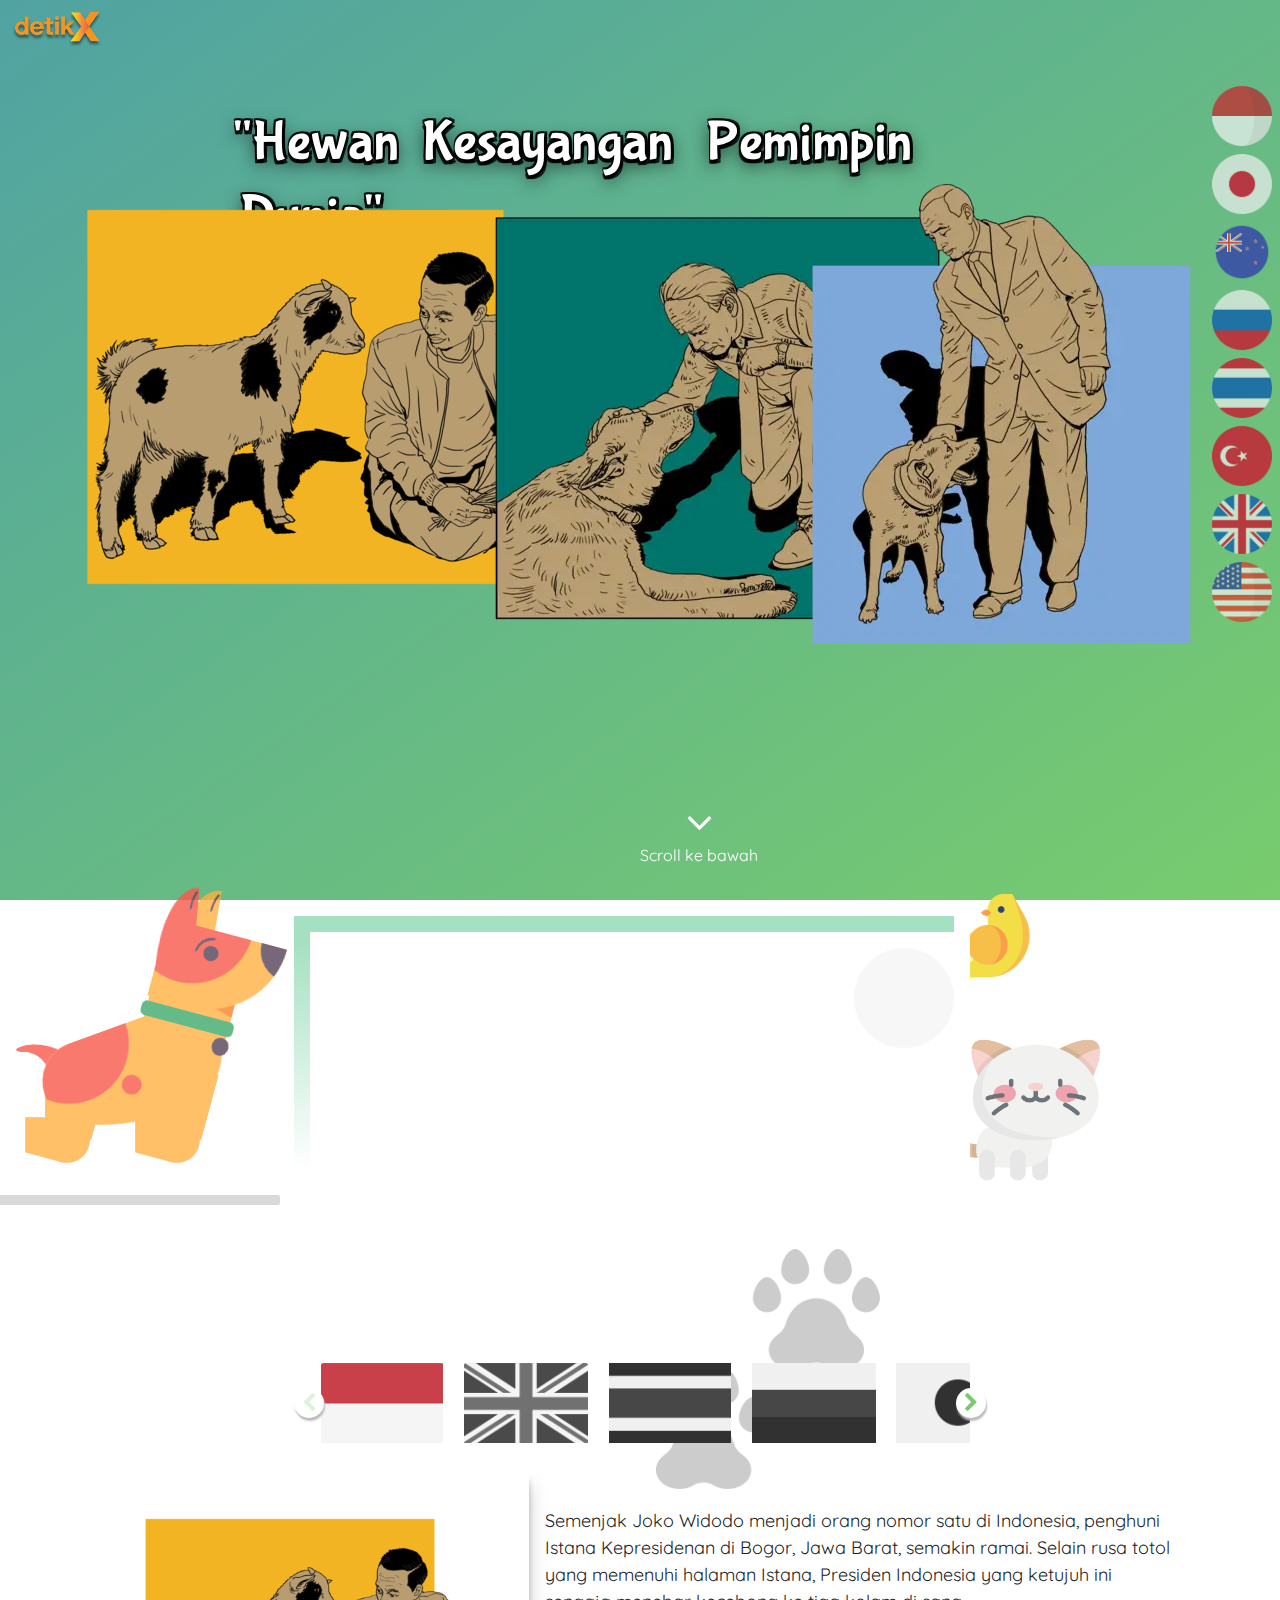
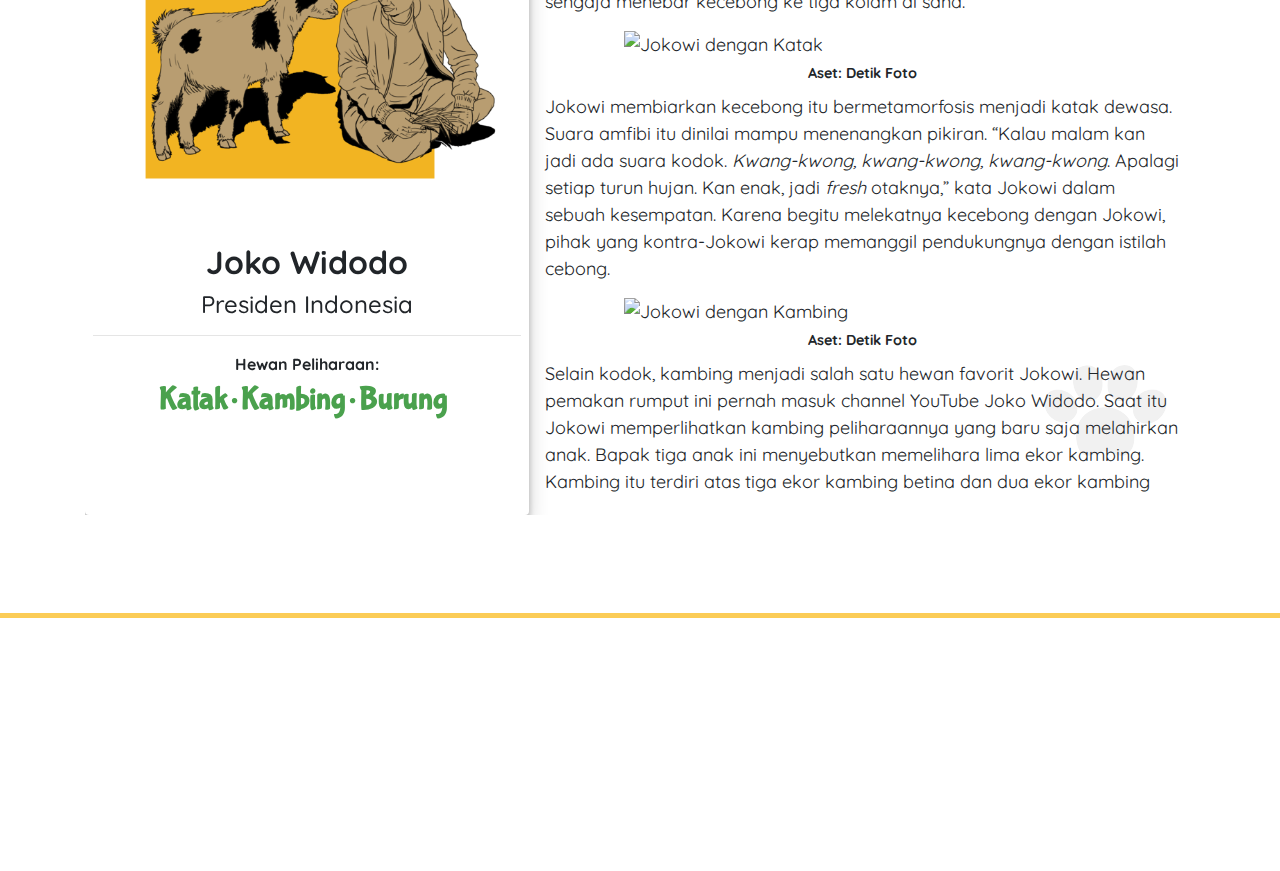
==== commit 78e2acbd: "update" ====
--- a/index.html
+++ b/index.html
@@ -207,11 +207,11 @@
         <!-- <div class="banner__image"><img src="img/banner.png" alt="Para Tersangka Koruptor" title="Para Tersangka Koruptor" loading="lazy"></div> -->
         
         <div hidden>
-          <h1>Hewan Peliharaan Pemimpin Dunia</h1>
+          <h1>Hewan Kesayangan Pemimpin Dunia</h1>
         </div>
 
         <div class="banner__titlex text-center">
-          <h2 class="bubbles"><span>"Hewan</span><span>Peliharaan</span><span>Pemimpin</span><span>Dunia"</span></h2>
+          <h2 class="bubbles"><span>"Hewan</span><span>Kesayangan</span><span>Pemimpin</span><span>Dunia"</span></h2>
         </div>
         
         <div class="d-block tops86 position-relative">
--- a/sass/style.css
+++ b/sass/style.css
@@ -1 +1 @@
-﻿@import"https://fonts.googleapis.com/css?family=Quicksand:400,700,900";@import"https://fonts.googleapis.com/css?family=Bubblegum+Sans";body{background:transparent}main{background:transparent}section{position:relative;background-color:transparent;padding:32px 0;z-index:60}section h2{text-align:left}@keyframes lab_round{0%{transform:rotateZ(0deg)}100%{transform:rotateZ(359deg)}}.banner{height:100vh;position:relative;padding:0}@media screen and (min-width: 1440px){.banner{height:80vh}}@media screen and (max-width: 766px){.banner{height:100vh}}.banner .sumbers{font-size:12px}.banner .sumbers a{color:#fff}.banner__titlex{position:absolute;left:50%;top:20%;transform:translate(-50%, -50%);color:#fff;width:62%}@media screen and (min-width: 1440px){.banner__titlex{top:15%}}@media screen and (max-width: 766px){.banner__titlex{transform:initial;left:initial;width:100%;top:13%}}.banner__titlex h2{margin:0;font-size:62px;padding:0;color:#fff;text-shadow:0 .1em 20px rgba(0,0,0,.8),.05em -0.03em 0 rgba(0,0,0,.8),.05em .005em 0 rgba(0,0,0,.8),0em .08em 0 rgba(0,0,0,.8),.05em .08em 0 rgba(0,0,0,.8),0px -0.03em 0 rgba(0,0,0,.8),-0.03em -0.03em 0 rgba(0,0,0,.8),-0.03em .08em 0 rgba(0,0,0,.8),-0.03em 0 0 rgba(0,0,0,.8)}@media screen and (min-width: 1440px){.banner__titlex h2{width:61vw;text-align:center;font-size:85px}}@media screen and (max-width: 766px){.banner__titlex h2{line-height:54px;font-size:48px;width:100%}}.banner__titlex h2 span{transform:scale(0.9);display:inline-block}.banner__titlex h2 span:first-child{animation:bop 1s cubic-bezier(0.175, 0.885, 0.32, 1.275) forwards infinite alternate}.banner__titlex h2 span:last-child,.banner__titlex h2 span:nth-child(3){animation:bopB 1s .2s cubic-bezier(0.175, 0.885, 0.32, 1.275) forwards infinite alternate;margin-left:8px}@keyframes bop{0%{transform:scale(0.9)}50%,100%{transform:scale(1)}}@keyframes bopB{0%{transform:scale(0.9)}80%,100%{transform:scale(1) rotateZ(-3deg)}}.banner__image{width:100%;height:100%}.banner__image img{width:100%;height:100%;object-fit:cover}.banner .tops86{top:86px}@media screen and (max-width: 766px){.banner .tops86{height:95vh;top:60px}}.banner__img{position:absolute}@media screen and (max-width: 766px){.banner__img .eya__img{width:35px;display:inline-block}}@media screen and (max-width: 766px){.banner__img .eya__img img{width:100%}}.banner__img.eya{width:60px;height:auto;right:8px;opacity:.7}@media screen and (max-width: 766px){.banner__img.eya{width:50%;top:30%;height:auto;right:initial;left:8px;display:block}}.banner__img.eya img{width:100%;height:100%;margin-bottom:8px;object-fit:contain}@media screen and (min-width: 1440px){.banner__img.eya{right:15%}}.banner__img.one{left:0}@media screen and (min-width: 1440px){.banner__img.one{left:8%}}@media screen and (max-width: 766px){.banner__img.one{left:-20%;bottom:0;z-index:9}}.banner__img.two{left:30%}@media screen and (min-width: 1440px){.banner__img.two{left:31%}}@media screen and (max-width: 766px){.banner__img.two{left:-102px;width:100%;display:none;top:91px}}.banner__img.three{right:-5%}@media screen and (min-width: 1440px){.banner__img.three{right:14%}}@media screen and (max-width: 766px){.banner__img.three{right:-105px;width:100%;top:110px}}.banner__img img{width:100%;height:100%;object-fit:contain}@media screen and (max-width: 766px){.banner__img img{object-fit:cover}}:root{--color-fur: #ffb141;--color-fur-dark: #F5832C;--color-spot: #F9584C;--color-snout: #544258;--color-collar: #3EAB6C;--duration: .7s;--semi-duration: calc(var(--duration) / 2);--easing: cubic-bezier(.5, 0, .5, 1);--stagger: calc(-1 * var(--semi-duration) / 2)}.paragraph{font-size:18px;position:relative}.paragraph__helping{position:absolute;top:-16px;left:-16px;width:100%;height:100%;bottom:16px;right:16px;z-index:-1;background:linear-gradient(to bottom, rgba(76, 193, 134, 0.5) 10%, transparent)}.paragraph .haha{z-index:1;height:300px;width:300px;display:flex;justify-content:center;align-items:center}.paragraph .haha .neck{width:50%;height:100px;right:-5px;bottom:calc(100% - 10px);transform-origin:center bottom;transform:rotate(15deg);z-index:2}.paragraph .haha .neck>.fur{border-bottom-left-radius:10px;height:100%;width:100%}.paragraph .haha .neck>.fur:before{content:"";position:absolute;top:0;right:0;height:50px;width:100%;background-color:var(--color-fur-dark);z-index:1;transform-origin:right bottom;transform:rotate(15deg)}.paragraph .haha .collar{width:calc(100% + 10px);height:15%;background-color:var(--color-collar);left:-5px;bottom:30px;border-radius:5px;animation:collar var(--semi-duration) calc(var(--semi-duration) / 4) infinite;z-index:2}@keyframes collar{from,to{transform:none}50%{transform:translateY(-25%)}}.paragraph .haha .collar:after{content:"";width:18%;height:120%;border-radius:50%;background:var(--color-snout);position:absolute;right:0%;top:110%;transform-origin:center top;animation:tag var(--semi-duration) infinite both}@keyframes tag{from,to{transform:rotate(-15deg)}50%{transform:rotate(-15deg) scaleY(1.5)}}.paragraph .haha .head{height:80%;width:145%;left:-2%;bottom:50%;transform-origin:left center;z-index:2;animation:head var(--semi-duration) calc(var(--semi-duration) / 4) infinite}@keyframes head{from,to{transform:rotate(-10deg)}50%{transform:rotate(-15deg)}}.paragraph .haha .head>.fur{height:100%;width:100%;border-bottom-right-radius:80px}.paragraph .haha .head>.fur:before{content:"";position:absolute;top:-80%;left:-30%;width:100%;height:0;padding-top:100%;background-color:var(--color-spot);z-index:1;border-radius:50%}.paragraph .haha .snout{--color: var(--color-snout);width:25%;height:0;padding-top:25%;background-color:var(--color);top:0;right:-5px;border-bottom-left-radius:100%;z-index:1}.paragraph .haha .ears{bottom:40%;height:100%;width:30%;left:0;z-index:-1}.paragraph .haha .ear{--color: var(--color-spot);width:100%;height:100%;bottom:0;left:0;transform-origin:left bottom;transform:rotate(-10deg);animation:ear-front calc(var(--duration) / 2) infinite}@keyframes ear-front{50%{transform:rotate(-15deg)}}.paragraph .haha .ear:before{content:"";position:absolute;height:25px;width:15px;z-index:2;top:-2px;right:-7px;border-top-left-radius:100%;border-width:2px;border-color:transparent;border-style:solid;border-left:2px solid var(--color-snout);transform-origin:bottom left;animation:ear-mark var(--semi-duration) calc(-1 * var(--semi-duration)) infinite}@keyframes ear-mark{from,to{transform:rotate(0deg)}50%{transform:rotate(25deg)}}.paragraph .haha .ear>.fur{border-top-left-radius:100%;height:100%;width:100%}.paragraph .haha .ear:nth-child(2){left:15px;bottom:5px;transform:rotate(-5deg);--color: var(--color-fur);z-index:-1;animation:ear-back calc(var(--duration) / 2) infinite both}@keyframes ear-back{from,to{transform:rotate(0deg)}50%{transform:rotate(-10deg)}}.paragraph .haha .eye{--size: 6%;--color: var(--color-snout);width:var(--size);height:0;padding:var(--size);left:35%;top:20%;border-radius:50%;background-color:var(--color);z-index:1}.paragraph .haha .eye:before{content:"";position:absolute;top:0;left:0;width:100%;height:100%;border-radius:50%;background-color:var(--color);z-index:1}.paragraph .haha .eye:after{content:"";width:100%;height:100%;position:absolute;left:-50%;top:-50%;border-top-left-radius:100%;border-width:2px;border-color:var(--color);border-style:solid;border-bottom-color:var(--color-spot);border-right-color:var(--color-spot);transform:scale(1.25);z-index:0}.paragraph .haha .torso{width:56.6666666667%;height:33.3333333333%;animation:torso var(--semi-duration) both infinite}@keyframes torso{from,to{transform:none}50%{transform:translateY(15%)}}.paragraph .haha .torso>.fur{height:100%;width:185px;border-top-left-radius:40px;transform-origin:left center;transform:rotate(-20deg) translateY(10px);z-index:1}.paragraph .haha .torso>.fur:after{height:100%;width:100%;border-bottom-left-radius:200px 85px;border-bottom-right-radius:100px}.paragraph .haha .torso>.legs{position:absolute;top:0;left:0;width:100%;height:100%}.paragraph .haha .torso .spot{width:120px;height:120px;bottom:40px;left:-20px;border-radius:50%;background-color:var(--color-spot);z-index:1;animation:spot var(--duration) calc(-1 * var(--semi-duration)) both infinite}@keyframes spot{from,66%,to{transform:none}33%{transform:translateX(10px)}}.paragraph .haha .torso .spot:after{content:"";height:20px;width:20px;border-radius:50%;background-color:inherit;position:absolute;bottom:-10px;right:5px}.paragraph .haha .torso>.tail{--color: var(--color-spot);bottom:calc(100% - 15px);left:0;transform-origin:center bottom;transform:rotate(-45deg)}.paragraph .haha .tail{height:15px;width:20px;background-color:var(--color);border-top-right-radius:10px 100%;border-top-left-radius:10px 100%;animation:tail var(--semi-duration) infinite}@keyframes tail{from,to{transform:rotate(-45deg) translateX(-15%)}50%{transform:rotate(-25deg) translateX(15%)}}.paragraph .haha .tail>.tail{bottom:calc(90%);transform-origin:bottom left;transform:rotate(-10deg) translateY(50%) scaleX(0.8) scaleY(0.9);animation:tail-inner var(--semi-duration) var(--stagger) infinite}@keyframes tail-inner{from,to{transform:rotate(-10deg) translateY(50%) scaleX(0.8) scaleY(0.9)}50%{transform:rotate(5deg) translateY(50%) scaleX(0.8) scaleY(0.9)}}.paragraph .haha .legs>.leg{bottom:5px;--color: var(--color-fur)}.paragraph .haha .legs>.leg:nth-child(1),.paragraph .haha .legs .leg:nth-child(3){right:15px}.paragraph .haha .legs>.leg:nth-child(3),.paragraph .haha .legs>.leg:nth-child(4){--color: var(--color-fur-dark);z-index:-1}.paragraph .haha .legs>.leg:nth-child(1),.paragraph .haha .legs .leg:nth-child(4){--delay: 0s}.paragraph .haha .legs>.leg:nth-child(2),.paragraph .haha .legs>.leg:nth-child(3){--delay: calc(-1 * var(--duration) / 2 ) }.paragraph .haha .legs>.leg:nth-child(2){left:0}.paragraph .haha .legs>.leg:nth-child(4){left:0}.paragraph .haha .leg{position:absolute;height:65px;width:45px;background-color:var(--color);transform-origin:center 5px;animation:leg infinite var(--duration) var(--delay, 0s)}.paragraph .haha .leg>.leg-inner{animation:leg-inner infinite var(--duration) calc(var(--delay));transform:rotate(90deg)}@keyframes leg-inner{from,to{transform:none}33%{transform:rotate(70deg)}76%{transform:none}}@keyframes leg{from,to{transform:none}33%{transform:rotate(-55deg)}66%{transform:rotate(-20deg)}}.paragraph .haha .leg>.fur{width:144.4444444444%;height:100%}.paragraph .haha .leg>.fur:after{width:45px;bottom:0;top:initial;transform:rotate(15deg)}.paragraph .haha .fur{position:absolute;overflow:hidden}.paragraph .haha .fur:after{content:"";position:absolute;width:100%;height:150%;top:0;left:0;background-color:var(--color, var(--color-fur));transform-origin:center bottom}.paragraph .haha .leg-inner{position:absolute;height:65%;width:100%;top:calc(100%);transform-origin:center top}.paragraph .haha .leg-inner:before{content:"";width:45px;height:45px;background-color:var(--color);position:absolute;border-radius:50%;top:-22.5px}.paragraph .haha .leg-inner>.fur{width:100%;height:100%;position:absolute;top:0;left:0;overflow:hidden}.paragraph .haha .leg-inner>.fur:after{content:"";position:absolute;width:100%;height:150%;top:0;left:0;background-color:var(--color);transform-origin:center top;transform:rotate(15deg)}.paragraph .haha *{position:absolute;will-change:transform}.paragraph .haha:before{content:"";position:absolute;bottom:13.3333333333%;left:0;width:100%;height:3.3333333333%;background-color:#d3d1d1;border-radius:2px;animation:shadow calc(1 * var(--semi-duration)) infinite}@keyframes shadow{from,to{transform:scaleX(0.75)}45%,55%{transform:scaleX(0.5)}}.contentx{background:#fff;padding:24px;position:relative;z-index:5}.contentx::before{content:"";position:absolute;top:16px;width:100px;height:100px;background:rgba(0,0,0,.03);border-radius:50%;right:16px}.slider-single h3{line-height:10rem}.js .slider-single>div:nth-child(1n+2){display:none}.js .slider-single.slick-initialized>div:nth-child(1n+2){display:block}h3{background:#f0f0f0;color:#3498db;font-size:2.25rem;margin:.5rem;padding:2%;position:relative;text-align:center}.slider-single h3{line-height:10rem}.slider-nav h3::before{content:"";display:block;padding-top:75%}.slider-nav h3 span{position:absolute;top:50%;left:50%;transform:translate(-50%, -50%)}.slider-nav .slick-slide{cursor:pointer}.slick-slide.is-active h3{color:#c00;background-color:#fff}.to-up{cursor:pointer;color:#fff}.credit{border-top:5px solid #fbcc56;text-align:center;margin:0 auto;display:block}.credit .wrapings{display:block;width:50%;margin:0 auto 4px}@media screen and (max-width: 766px){.credit .wrapings{width:100%}}.credit .name,.credit .jobdesc{color:#fff;display:inline-block;vertical-align:top}@media screen and (max-width: 766px){.credit .name,.credit .jobdesc{font-size:14px}}.credit .name{text-align:left;width:45%;font-size:18px;font-weight:bold;vertical-align:middle}@media screen and (max-width: 766px){.credit .name{font-size:16px}}.credit .jobdesc{text-align:right;width:45%;font-size:15px;margin-right:16px;vertical-align:middle}@media screen and (max-width: 766px){.credit .jobdesc{font-size:14px}}#nav{display:none !important}#logo{display:none !important}.gradient{position:fixed;overflow:hidden;z-index:9;top:0;bottom:0;left:0;width:100%;height:100%;background:linear-gradient(to bottom right, #50a3a2 0%, #78cc6d 100%) !important;right:0}.gradient .bg-bubbles{position:absolute;top:0;left:0;width:100%;height:100%}.gradient .bg-bubbles li{position:absolute;list-style:none;display:block;width:80px;height:80px;background-color:rgba(255,255,255,.1);bottom:-320px;animation:square 50s infinite;transition-timing-function:linear;border-radius:4px}.gradient .bg-bubbles li:nth-child(1){left:10%}.gradient .bg-bubbles li:nth-child(2){left:20%;width:160px;height:160px;animation-delay:2s;animation-duration:34s}.gradient .bg-bubbles li:nth-child(3){left:25%;animation-delay:4s}.gradient .bg-bubbles li:nth-child(4){left:40%;width:120px;height:120px;animation-duration:44s}.gradient .bg-bubbles li:nth-child(5){left:70%}.gradient .bg-bubbles li:nth-child(6){left:80%;width:240px;height:240px;animation-delay:3s}.gradient .bg-bubbles li:nth-child(6) img{width:100%;height:100%;object-fit:contain}.gradient .bg-bubbles li:nth-child(7){left:32%;width:320px;height:320px;animation-delay:7s}.gradient .bg-bubbles li:nth-child(8){left:55%;width:40px;height:40px;-webkit-animation-delay:15s;animation-delay:15s;-webkit-animation-duration:80s;animation-duration:80s}.gradient .bg-bubbles li:nth-child(9){left:25%;width:20px;height:20px;animation-delay:2s;animation-duration:80s}.gradient .bg-bubbles li:nth-child(10){left:90%;width:320px;height:320px;animation-delay:22s}@keyframes square{0%{-webkit-transform:translateY(0);transform:translateY(0)}100%{-webkit-transform:translateY(-1500px) rotate(600deg);transform:translateY(-1500px) rotate(600deg)}}.semua ::-webkit-scrollbar{width:7px}.semua ::-webkit-scrollbar-track{border-radius:10px}.semua ::-webkit-scrollbar-thumb{background:#7f7f7f;border-radius:3px}.semua ::-webkit-scrollbar-thumb:hover{background:#a9a9a9}.semua .slider{margin-top:32px}@media screen and (max-width: 766px){.semua .slider-single{margin-top:42px}}.semua .flag-img{width:100%;height:80px;filter:grayscale(1)}.semua .flag-img img{width:100%;height:100%;object-fit:contain}.semua .pemimpin-content{height:640px !important}@media screen and (max-width: 766px){.semua .pemimpin-content{height:auto !important}}.semua .pemimpin-content.slick-slide{margin:0 !important}.semua .pemimpin-content .wraping{display:block;height:100%}.semua .pemimpin-content .wraping .foto{display:inline-block;width:40%;border-radius:4px;vertical-align:top;position:relative;box-shadow:rgba(0,0,0,.19) 0px 10px 20px,rgba(0,0,0,.23) 0px 6px 6px;background:#fff;z-index:89;height:100%}@media screen and (max-width: 766px){.semua .pemimpin-content .wraping .foto{display:block;width:100%;height:80vh}}.semua .pemimpin-content .wraping .foto .helping__abs{position:absolute;bottom:0;right:-12px;z-index:1;opacity:.15;width:250px;height:auto}.semua .pemimpin-content .wraping .foto .helping__abs img{width:100%;height:100%;object-fit:contain}.semua .pemimpin-content .wraping .foto__helping{position:absolute;top:-16px;left:-16px;width:100%;height:100%;bottom:16px;right:16px;z-index:1;background:linear-gradient(to bottom, rgba(76, 193, 134, 0.5) 10%, transparent)}.semua .pemimpin-content .wraping .foto .helping{position:absolute;z-index:12;left:0;right:0;background:transparent;padding:8px}@media screen and (max-width: 766px){.semua .pemimpin-content .wraping .foto .helping h2{font-size:1.7rem}}.semua .pemimpin-content .wraping .foto .helping ul{display:block;list-style-type:none;padding:0}.semua .pemimpin-content .wraping .foto .helping ul li{text-align:center;display:inline-block;color:#4aa14d;font-weight:700}.semua .pemimpin-content .wraping .foto .helping ul li:last-child::after{content:""}.semua .pemimpin-content .wraping .foto .helping ul li::after{content:"";font-size:6px;margin:0 4px;font-family:"fontAwesome";vertical-align:middle}.semua .pemimpin-content .wraping .foto .image{width:100%;height:360px;position:relative}.semua .pemimpin-content .wraping .foto .image img{width:100%;height:100%;object-fit:cover;border-radius:4px 4px 0 0}.semua .pemimpin-content .wraping .isi{display:inline-block;width:60%;border-radius:0 5px 5px 0;position:absolute;background:#fff;top:16px;overflow:auto;bottom:16px;padding:16px}.semua .pemimpin-content .wraping .isi__animasi{position:absolute !important;right:16px;bottom:16px;opacity:.05;z-index:1 !important}.semua .pemimpin-content .wraping .isi p,.semua .pemimpin-content .wraping .isi div{font-size:18px;position:relative;z-index:20}.semua .pemimpin-content .wraping .isi__img{width:75%;height:auto;margin:0 auto 8px}.semua .pemimpin-content .wraping .isi__img img{width:100%;height:100%;object-fit:contain}@media screen and (max-width: 766px){.semua .pemimpin-content .wraping .isi__img{width:100%}}@media screen and (max-width: 766px){.semua .pemimpin-content .wraping .isi{display:block;width:100%;margin-top:24px;position:relative;box-shadow:rgba(0,0,0,.19) 0px 10px 20px,rgba(0,0,0,.23) 0px 6px 6px;border-radius:0px}}.semua .slick-slide.is-active.flag-img{filter:grayscale(0)}.dog{position:absolute;bottom:-60px;left:-50%;opacity:.8}@media screen and (max-width: 766px){.dog{display:none}}.dog img{width:100%;height:100%;object-fit:contain}.to-top-opt{color:#fff;cursor:pointer;transition:.3s;width:150px;margin:0 auto;display:block}.to-top-opt:hover{color:#ececec}.birds{position:absolute;top:-38px;right:-63px;width:110px;height:auto}@media screen and (max-width: 766px){.birds{top:-60px;right:0}}.birds img{width:100%;height:100%;object-fit:contain}.petshoop{position:absolute;top:0;right:0;width:200px;height:auto;opacity:.8}@media screen and (max-width: 766px){.petshoop{display:none}}.petshoop img{width:100%;height:100%;object-fit:contain}.cats{position:absolute;bottom:0;right:-130px;width:150px;height:auto;opacity:.8;animation:MoveUpDown 2.5s linear infinite}@media screen and (max-width: 766px){.cats{display:none}}.cats img{width:100%;height:100%;object-fit:contain}@keyframes MoveUpDown{0%,100%{right:-120px}50%{right:-100px}}.pembukaan{position:relative}.pembukaan__img{position:absolute;top:0;left:50%;opacity:.2;width:240px;z-index:1}@media screen and (max-width: 766px){.pembukaan__img{width:120px}}.pembukaan__img img{width:100%;height:100%;object-fit:contain}.logo-detik{position:absolute;left:12px;top:12px;z-index:999;width:90px}.logo-detik img{width:100%;height:100%;object-fit:contain}@media screen and (max-width: 766px){.logo-detik{top:12px;left:50%;width:80px;transform:translate(-50%, 0px)}}.bubbles{font-family:"Bubblegum Sans"}.font-hewan{font-size:32px}/*# sourceMappingURL=style.css.map */
+﻿@import"https://fonts.googleapis.com/css?family=Quicksand:400,700,900";@import"https://fonts.googleapis.com/css?family=Bubblegum+Sans";body{background:transparent}main{background:transparent}section{position:relative;background-color:transparent;padding:32px 0;z-index:60}section h2{text-align:left}@keyframes lab_round{0%{transform:rotateZ(0deg)}100%{transform:rotateZ(359deg)}}.banner{height:100vh;position:relative;padding:0}@media screen and (min-width: 1440px){.banner{height:80vh}}@media screen and (max-width: 766px){.banner{height:100vh}}.banner .sumbers{font-size:12px}.banner .sumbers a{color:#fff}.banner__titlex{position:absolute;left:50%;top:20%;transform:translate(-50%, -50%);color:#fff;width:65%}@media screen and (min-width: 1440px){.banner__titlex{top:15%;width:62%}}@media screen and (max-width: 766px){.banner__titlex{transform:initial;left:initial;width:100%;top:13%}}.banner__titlex h2{margin:0;font-size:62px;padding:0;color:#fff;text-shadow:0 .1em 20px rgba(0,0,0,.8),.05em -0.03em 0 rgba(0,0,0,.8),.05em .005em 0 rgba(0,0,0,.8),0em .08em 0 rgba(0,0,0,.8),.05em .08em 0 rgba(0,0,0,.8),0px -0.03em 0 rgba(0,0,0,.8),-0.03em -0.03em 0 rgba(0,0,0,.8),-0.03em .08em 0 rgba(0,0,0,.8),-0.03em 0 0 rgba(0,0,0,.8)}@media screen and (min-width: 1440px){.banner__titlex h2{width:62vw;text-align:center;font-size:85px}}@media screen and (max-width: 766px){.banner__titlex h2{line-height:54px;font-size:48px;width:100%}}.banner__titlex h2 span{transform:scale(0.9);display:inline-block}.banner__titlex h2 span:first-child{animation:bop 1s cubic-bezier(0.175, 0.885, 0.32, 1.275) forwards infinite alternate}.banner__titlex h2 span:last-child,.banner__titlex h2 span:nth-child(3){animation:bopB 1s .2s cubic-bezier(0.175, 0.885, 0.32, 1.275) forwards infinite alternate;margin-left:8px}@keyframes bop{0%{transform:scale(0.9)}50%,100%{transform:scale(1)}}@keyframes bopB{0%{transform:scale(0.9)}80%,100%{transform:scale(1) rotateZ(-3deg)}}.banner__image{width:100%;height:100%}.banner__image img{width:100%;height:100%;object-fit:cover}.banner .tops86{top:86px}@media screen and (max-width: 766px){.banner .tops86{height:95vh;top:60px}}.banner__img{position:absolute}@media screen and (max-width: 766px){.banner__img .eya__img{width:35px;display:inline-block}}@media screen and (max-width: 766px){.banner__img .eya__img img{width:100%}}.banner__img.eya{width:60px;height:auto;right:8px;opacity:.7}@media screen and (max-width: 766px){.banner__img.eya{width:50%;top:30%;height:auto;right:initial;left:8px;display:block}}.banner__img.eya img{width:100%;height:100%;margin-bottom:8px;object-fit:contain}@media screen and (min-width: 1440px){.banner__img.eya{right:15%}}.banner__img.one{left:0}@media screen and (min-width: 1440px){.banner__img.one{left:8%}}@media screen and (max-width: 766px){.banner__img.one{left:-20%;bottom:0;z-index:9}}.banner__img.two{left:30%}@media screen and (min-width: 1440px){.banner__img.two{left:31%}}@media screen and (max-width: 766px){.banner__img.two{left:-102px;width:100%;display:none;top:91px}}.banner__img.three{right:-5%}@media screen and (min-width: 1440px){.banner__img.three{right:14%}}@media screen and (max-width: 766px){.banner__img.three{right:-105px;width:100%;top:110px}}.banner__img img{width:100%;height:100%;object-fit:contain}@media screen and (max-width: 766px){.banner__img img{object-fit:cover}}:root{--color-fur: #ffb141;--color-fur-dark: #F5832C;--color-spot: #F9584C;--color-snout: #544258;--color-collar: #3EAB6C;--duration: .7s;--semi-duration: calc(var(--duration) / 2);--easing: cubic-bezier(.5, 0, .5, 1);--stagger: calc(-1 * var(--semi-duration) / 2)}.paragraph{font-size:18px;position:relative}.paragraph__helping{position:absolute;top:-16px;left:-16px;width:100%;height:100%;bottom:16px;right:16px;z-index:-1;background:linear-gradient(to bottom, rgba(76, 193, 134, 0.5) 10%, transparent)}.paragraph .haha{z-index:1;height:300px;width:300px;display:flex;justify-content:center;align-items:center}.paragraph .haha .neck{width:50%;height:100px;right:-5px;bottom:calc(100% - 10px);transform-origin:center bottom;transform:rotate(15deg);z-index:2}.paragraph .haha .neck>.fur{border-bottom-left-radius:10px;height:100%;width:100%}.paragraph .haha .neck>.fur:before{content:"";position:absolute;top:0;right:0;height:50px;width:100%;background-color:var(--color-fur-dark);z-index:1;transform-origin:right bottom;transform:rotate(15deg)}.paragraph .haha .collar{width:calc(100% + 10px);height:15%;background-color:var(--color-collar);left:-5px;bottom:30px;border-radius:5px;animation:collar var(--semi-duration) calc(var(--semi-duration) / 4) infinite;z-index:2}@keyframes collar{from,to{transform:none}50%{transform:translateY(-25%)}}.paragraph .haha .collar:after{content:"";width:18%;height:120%;border-radius:50%;background:var(--color-snout);position:absolute;right:0%;top:110%;transform-origin:center top;animation:tag var(--semi-duration) infinite both}@keyframes tag{from,to{transform:rotate(-15deg)}50%{transform:rotate(-15deg) scaleY(1.5)}}.paragraph .haha .head{height:80%;width:145%;left:-2%;bottom:50%;transform-origin:left center;z-index:2;animation:head var(--semi-duration) calc(var(--semi-duration) / 4) infinite}@keyframes head{from,to{transform:rotate(-10deg)}50%{transform:rotate(-15deg)}}.paragraph .haha .head>.fur{height:100%;width:100%;border-bottom-right-radius:80px}.paragraph .haha .head>.fur:before{content:"";position:absolute;top:-80%;left:-30%;width:100%;height:0;padding-top:100%;background-color:var(--color-spot);z-index:1;border-radius:50%}.paragraph .haha .snout{--color: var(--color-snout);width:25%;height:0;padding-top:25%;background-color:var(--color);top:0;right:-5px;border-bottom-left-radius:100%;z-index:1}.paragraph .haha .ears{bottom:40%;height:100%;width:30%;left:0;z-index:-1}.paragraph .haha .ear{--color: var(--color-spot);width:100%;height:100%;bottom:0;left:0;transform-origin:left bottom;transform:rotate(-10deg);animation:ear-front calc(var(--duration) / 2) infinite}@keyframes ear-front{50%{transform:rotate(-15deg)}}.paragraph .haha .ear:before{content:"";position:absolute;height:25px;width:15px;z-index:2;top:-2px;right:-7px;border-top-left-radius:100%;border-width:2px;border-color:transparent;border-style:solid;border-left:2px solid var(--color-snout);transform-origin:bottom left;animation:ear-mark var(--semi-duration) calc(-1 * var(--semi-duration)) infinite}@keyframes ear-mark{from,to{transform:rotate(0deg)}50%{transform:rotate(25deg)}}.paragraph .haha .ear>.fur{border-top-left-radius:100%;height:100%;width:100%}.paragraph .haha .ear:nth-child(2){left:15px;bottom:5px;transform:rotate(-5deg);--color: var(--color-fur);z-index:-1;animation:ear-back calc(var(--duration) / 2) infinite both}@keyframes ear-back{from,to{transform:rotate(0deg)}50%{transform:rotate(-10deg)}}.paragraph .haha .eye{--size: 6%;--color: var(--color-snout);width:var(--size);height:0;padding:var(--size);left:35%;top:20%;border-radius:50%;background-color:var(--color);z-index:1}.paragraph .haha .eye:before{content:"";position:absolute;top:0;left:0;width:100%;height:100%;border-radius:50%;background-color:var(--color);z-index:1}.paragraph .haha .eye:after{content:"";width:100%;height:100%;position:absolute;left:-50%;top:-50%;border-top-left-radius:100%;border-width:2px;border-color:var(--color);border-style:solid;border-bottom-color:var(--color-spot);border-right-color:var(--color-spot);transform:scale(1.25);z-index:0}.paragraph .haha .torso{width:56.6666666667%;height:33.3333333333%;animation:torso var(--semi-duration) both infinite}@keyframes torso{from,to{transform:none}50%{transform:translateY(15%)}}.paragraph .haha .torso>.fur{height:100%;width:185px;border-top-left-radius:40px;transform-origin:left center;transform:rotate(-20deg) translateY(10px);z-index:1}.paragraph .haha .torso>.fur:after{height:100%;width:100%;border-bottom-left-radius:200px 85px;border-bottom-right-radius:100px}.paragraph .haha .torso>.legs{position:absolute;top:0;left:0;width:100%;height:100%}.paragraph .haha .torso .spot{width:120px;height:120px;bottom:40px;left:-20px;border-radius:50%;background-color:var(--color-spot);z-index:1;animation:spot var(--duration) calc(-1 * var(--semi-duration)) both infinite}@keyframes spot{from,66%,to{transform:none}33%{transform:translateX(10px)}}.paragraph .haha .torso .spot:after{content:"";height:20px;width:20px;border-radius:50%;background-color:inherit;position:absolute;bottom:-10px;right:5px}.paragraph .haha .torso>.tail{--color: var(--color-spot);bottom:calc(100% - 15px);left:0;transform-origin:center bottom;transform:rotate(-45deg)}.paragraph .haha .tail{height:15px;width:20px;background-color:var(--color);border-top-right-radius:10px 100%;border-top-left-radius:10px 100%;animation:tail var(--semi-duration) infinite}@keyframes tail{from,to{transform:rotate(-45deg) translateX(-15%)}50%{transform:rotate(-25deg) translateX(15%)}}.paragraph .haha .tail>.tail{bottom:calc(90%);transform-origin:bottom left;transform:rotate(-10deg) translateY(50%) scaleX(0.8) scaleY(0.9);animation:tail-inner var(--semi-duration) var(--stagger) infinite}@keyframes tail-inner{from,to{transform:rotate(-10deg) translateY(50%) scaleX(0.8) scaleY(0.9)}50%{transform:rotate(5deg) translateY(50%) scaleX(0.8) scaleY(0.9)}}.paragraph .haha .legs>.leg{bottom:5px;--color: var(--color-fur)}.paragraph .haha .legs>.leg:nth-child(1),.paragraph .haha .legs .leg:nth-child(3){right:15px}.paragraph .haha .legs>.leg:nth-child(3),.paragraph .haha .legs>.leg:nth-child(4){--color: var(--color-fur-dark);z-index:-1}.paragraph .haha .legs>.leg:nth-child(1),.paragraph .haha .legs .leg:nth-child(4){--delay: 0s}.paragraph .haha .legs>.leg:nth-child(2),.paragraph .haha .legs>.leg:nth-child(3){--delay: calc(-1 * var(--duration) / 2 ) }.paragraph .haha .legs>.leg:nth-child(2){left:0}.paragraph .haha .legs>.leg:nth-child(4){left:0}.paragraph .haha .leg{position:absolute;height:65px;width:45px;background-color:var(--color);transform-origin:center 5px;animation:leg infinite var(--duration) var(--delay, 0s)}.paragraph .haha .leg>.leg-inner{animation:leg-inner infinite var(--duration) calc(var(--delay));transform:rotate(90deg)}@keyframes leg-inner{from,to{transform:none}33%{transform:rotate(70deg)}76%{transform:none}}@keyframes leg{from,to{transform:none}33%{transform:rotate(-55deg)}66%{transform:rotate(-20deg)}}.paragraph .haha .leg>.fur{width:144.4444444444%;height:100%}.paragraph .haha .leg>.fur:after{width:45px;bottom:0;top:initial;transform:rotate(15deg)}.paragraph .haha .fur{position:absolute;overflow:hidden}.paragraph .haha .fur:after{content:"";position:absolute;width:100%;height:150%;top:0;left:0;background-color:var(--color, var(--color-fur));transform-origin:center bottom}.paragraph .haha .leg-inner{position:absolute;height:65%;width:100%;top:calc(100%);transform-origin:center top}.paragraph .haha .leg-inner:before{content:"";width:45px;height:45px;background-color:var(--color);position:absolute;border-radius:50%;top:-22.5px}.paragraph .haha .leg-inner>.fur{width:100%;height:100%;position:absolute;top:0;left:0;overflow:hidden}.paragraph .haha .leg-inner>.fur:after{content:"";position:absolute;width:100%;height:150%;top:0;left:0;background-color:var(--color);transform-origin:center top;transform:rotate(15deg)}.paragraph .haha *{position:absolute;will-change:transform}.paragraph .haha:before{content:"";position:absolute;bottom:13.3333333333%;left:0;width:100%;height:3.3333333333%;background-color:#d3d1d1;border-radius:2px;animation:shadow calc(1 * var(--semi-duration)) infinite}@keyframes shadow{from,to{transform:scaleX(0.75)}45%,55%{transform:scaleX(0.5)}}.contentx{background:#fff;padding:24px;position:relative;z-index:5}.contentx::before{content:"";position:absolute;top:16px;width:100px;height:100px;background:rgba(0,0,0,.03);border-radius:50%;right:16px}.slider-single h3{line-height:10rem}.js .slider-single>div:nth-child(1n+2){display:none}.js .slider-single.slick-initialized>div:nth-child(1n+2){display:block}h3{background:#f0f0f0;color:#3498db;font-size:2.25rem;margin:.5rem;padding:2%;position:relative;text-align:center}.slider-single h3{line-height:10rem}.slider-nav h3::before{content:"";display:block;padding-top:75%}.slider-nav h3 span{position:absolute;top:50%;left:50%;transform:translate(-50%, -50%)}.slider-nav .slick-slide{cursor:pointer}.slick-slide.is-active h3{color:#c00;background-color:#fff}.to-up{cursor:pointer;color:#fff}.credit{border-top:5px solid #fbcc56;text-align:center;margin:0 auto;display:block}.credit .wrapings{display:block;width:50%;margin:0 auto 4px}@media screen and (max-width: 766px){.credit .wrapings{width:100%}}.credit .name,.credit .jobdesc{color:#fff;display:inline-block;vertical-align:top}@media screen and (max-width: 766px){.credit .name,.credit .jobdesc{font-size:14px}}.credit .name{text-align:left;width:45%;font-size:18px;font-weight:bold;vertical-align:middle}@media screen and (max-width: 766px){.credit .name{font-size:16px}}.credit .jobdesc{text-align:right;width:45%;font-size:15px;margin-right:16px;vertical-align:middle}@media screen and (max-width: 766px){.credit .jobdesc{font-size:14px}}#nav{display:none !important}#logo{display:none !important}.gradient{position:fixed;overflow:hidden;z-index:9;top:0;bottom:0;left:0;width:100%;height:100%;background:linear-gradient(to bottom right, #50a3a2 0%, #78cc6d 100%) !important;right:0}.gradient .bg-bubbles{position:absolute;top:0;left:0;width:100%;height:100%}.gradient .bg-bubbles li{position:absolute;list-style:none;display:block;width:80px;height:80px;background-color:rgba(255,255,255,.1);bottom:-320px;animation:square 50s infinite;transition-timing-function:linear;border-radius:4px}.gradient .bg-bubbles li:nth-child(1){left:10%}.gradient .bg-bubbles li:nth-child(2){left:20%;width:160px;height:160px;animation-delay:2s;animation-duration:34s}.gradient .bg-bubbles li:nth-child(3){left:25%;animation-delay:4s}.gradient .bg-bubbles li:nth-child(4){left:40%;width:120px;height:120px;animation-duration:44s}.gradient .bg-bubbles li:nth-child(5){left:70%}.gradient .bg-bubbles li:nth-child(6){left:80%;width:240px;height:240px;animation-delay:3s}.gradient .bg-bubbles li:nth-child(6) img{width:100%;height:100%;object-fit:contain}.gradient .bg-bubbles li:nth-child(7){left:32%;width:320px;height:320px;animation-delay:7s}.gradient .bg-bubbles li:nth-child(8){left:55%;width:40px;height:40px;-webkit-animation-delay:15s;animation-delay:15s;-webkit-animation-duration:80s;animation-duration:80s}.gradient .bg-bubbles li:nth-child(9){left:25%;width:20px;height:20px;animation-delay:2s;animation-duration:80s}.gradient .bg-bubbles li:nth-child(10){left:90%;width:320px;height:320px;animation-delay:22s}@keyframes square{0%{-webkit-transform:translateY(0);transform:translateY(0)}100%{-webkit-transform:translateY(-1500px) rotate(600deg);transform:translateY(-1500px) rotate(600deg)}}.semua ::-webkit-scrollbar{width:7px}.semua ::-webkit-scrollbar-track{border-radius:10px}.semua ::-webkit-scrollbar-thumb{background:#7f7f7f;border-radius:3px}.semua ::-webkit-scrollbar-thumb:hover{background:#a9a9a9}.semua .slider{margin-top:32px}@media screen and (max-width: 766px){.semua .slider-single{margin-top:42px}}.semua .flag-img{width:100%;height:80px;filter:grayscale(1)}.semua .flag-img img{width:100%;height:100%;object-fit:contain}.semua .pemimpin-content{height:640px !important}@media screen and (max-width: 766px){.semua .pemimpin-content{height:auto !important}}.semua .pemimpin-content.slick-slide{margin:0 !important}.semua .pemimpin-content .wraping{display:block;height:100%}.semua .pemimpin-content .wraping .foto{display:inline-block;width:40%;border-radius:4px;vertical-align:top;position:relative;box-shadow:rgba(0,0,0,.19) 0px 10px 20px,rgba(0,0,0,.23) 0px 6px 6px;background:#fff;z-index:89;height:100%}@media screen and (max-width: 766px){.semua .pemimpin-content .wraping .foto{display:block;width:100%;height:80vh}}.semua .pemimpin-content .wraping .foto .helping__abs{position:absolute;bottom:0;right:-12px;z-index:1;opacity:.15;width:250px;height:auto}.semua .pemimpin-content .wraping .foto .helping__abs img{width:100%;height:100%;object-fit:contain}.semua .pemimpin-content .wraping .foto__helping{position:absolute;top:-16px;left:-16px;width:100%;height:100%;bottom:16px;right:16px;z-index:1;background:linear-gradient(to bottom, rgba(76, 193, 134, 0.5) 10%, transparent)}.semua .pemimpin-content .wraping .foto .helping{position:absolute;z-index:12;left:0;right:0;background:transparent;padding:8px}@media screen and (max-width: 766px){.semua .pemimpin-content .wraping .foto .helping h2{font-size:1.7rem}}.semua .pemimpin-content .wraping .foto .helping ul{display:block;list-style-type:none;padding:0}.semua .pemimpin-content .wraping .foto .helping ul li{text-align:center;display:inline-block;color:#4aa14d;font-weight:700}.semua .pemimpin-content .wraping .foto .helping ul li:last-child::after{content:""}.semua .pemimpin-content .wraping .foto .helping ul li::after{content:"";font-size:6px;margin:0 4px;font-family:"fontAwesome";vertical-align:middle}.semua .pemimpin-content .wraping .foto .image{width:100%;height:360px;position:relative}.semua .pemimpin-content .wraping .foto .image img{width:100%;height:100%;object-fit:cover;border-radius:4px 4px 0 0}.semua .pemimpin-content .wraping .isi{display:inline-block;width:60%;border-radius:0 5px 5px 0;position:absolute;background:#fff;top:16px;overflow:auto;bottom:16px;padding:16px}.semua .pemimpin-content .wraping .isi__animasi{position:absolute !important;right:16px;bottom:16px;opacity:.05;z-index:1 !important}.semua .pemimpin-content .wraping .isi p,.semua .pemimpin-content .wraping .isi div{font-size:18px;position:relative;z-index:20}.semua .pemimpin-content .wraping .isi__img{width:75%;height:auto;margin:0 auto 8px}.semua .pemimpin-content .wraping .isi__img img{width:100%;height:100%;object-fit:contain}@media screen and (max-width: 766px){.semua .pemimpin-content .wraping .isi__img{width:100%}}@media screen and (max-width: 766px){.semua .pemimpin-content .wraping .isi{display:block;width:100%;margin-top:24px;position:relative;box-shadow:rgba(0,0,0,.19) 0px 10px 20px,rgba(0,0,0,.23) 0px 6px 6px;border-radius:0px}}.semua .slick-slide.is-active.flag-img{filter:grayscale(0)}.dog{position:absolute;bottom:-60px;left:-50%;opacity:.8}@media screen and (max-width: 766px){.dog{display:none}}.dog img{width:100%;height:100%;object-fit:contain}.to-top-opt{color:#fff;cursor:pointer;transition:.3s;width:150px;margin:0 auto;display:block}.to-top-opt:hover{color:#ececec}.birds{position:absolute;top:-38px;right:-63px;width:110px;height:auto}@media screen and (max-width: 766px){.birds{top:-60px;right:0}}.birds img{width:100%;height:100%;object-fit:contain}.petshoop{position:absolute;top:0;right:0;width:200px;height:auto;opacity:.8}@media screen and (max-width: 766px){.petshoop{display:none}}.petshoop img{width:100%;height:100%;object-fit:contain}.cats{position:absolute;bottom:0;right:-130px;width:150px;height:auto;opacity:.8;animation:MoveUpDown 2.5s linear infinite}@media screen and (max-width: 766px){.cats{display:none}}.cats img{width:100%;height:100%;object-fit:contain}@keyframes MoveUpDown{0%,100%{right:-120px}50%{right:-100px}}.pembukaan{position:relative}.pembukaan__img{position:absolute;top:0;left:50%;opacity:.2;width:240px;z-index:1}@media screen and (max-width: 766px){.pembukaan__img{width:120px}}.pembukaan__img img{width:100%;height:100%;object-fit:contain}.logo-detik{position:absolute;left:12px;top:12px;z-index:999;width:90px}.logo-detik img{width:100%;height:100%;object-fit:contain}@media screen and (max-width: 766px){.logo-detik{top:12px;left:50%;width:80px;transform:translate(-50%, 0px)}}.bubbles{font-family:"Bubblegum Sans"}.font-hewan{font-size:32px}/*# sourceMappingURL=style.css.map */
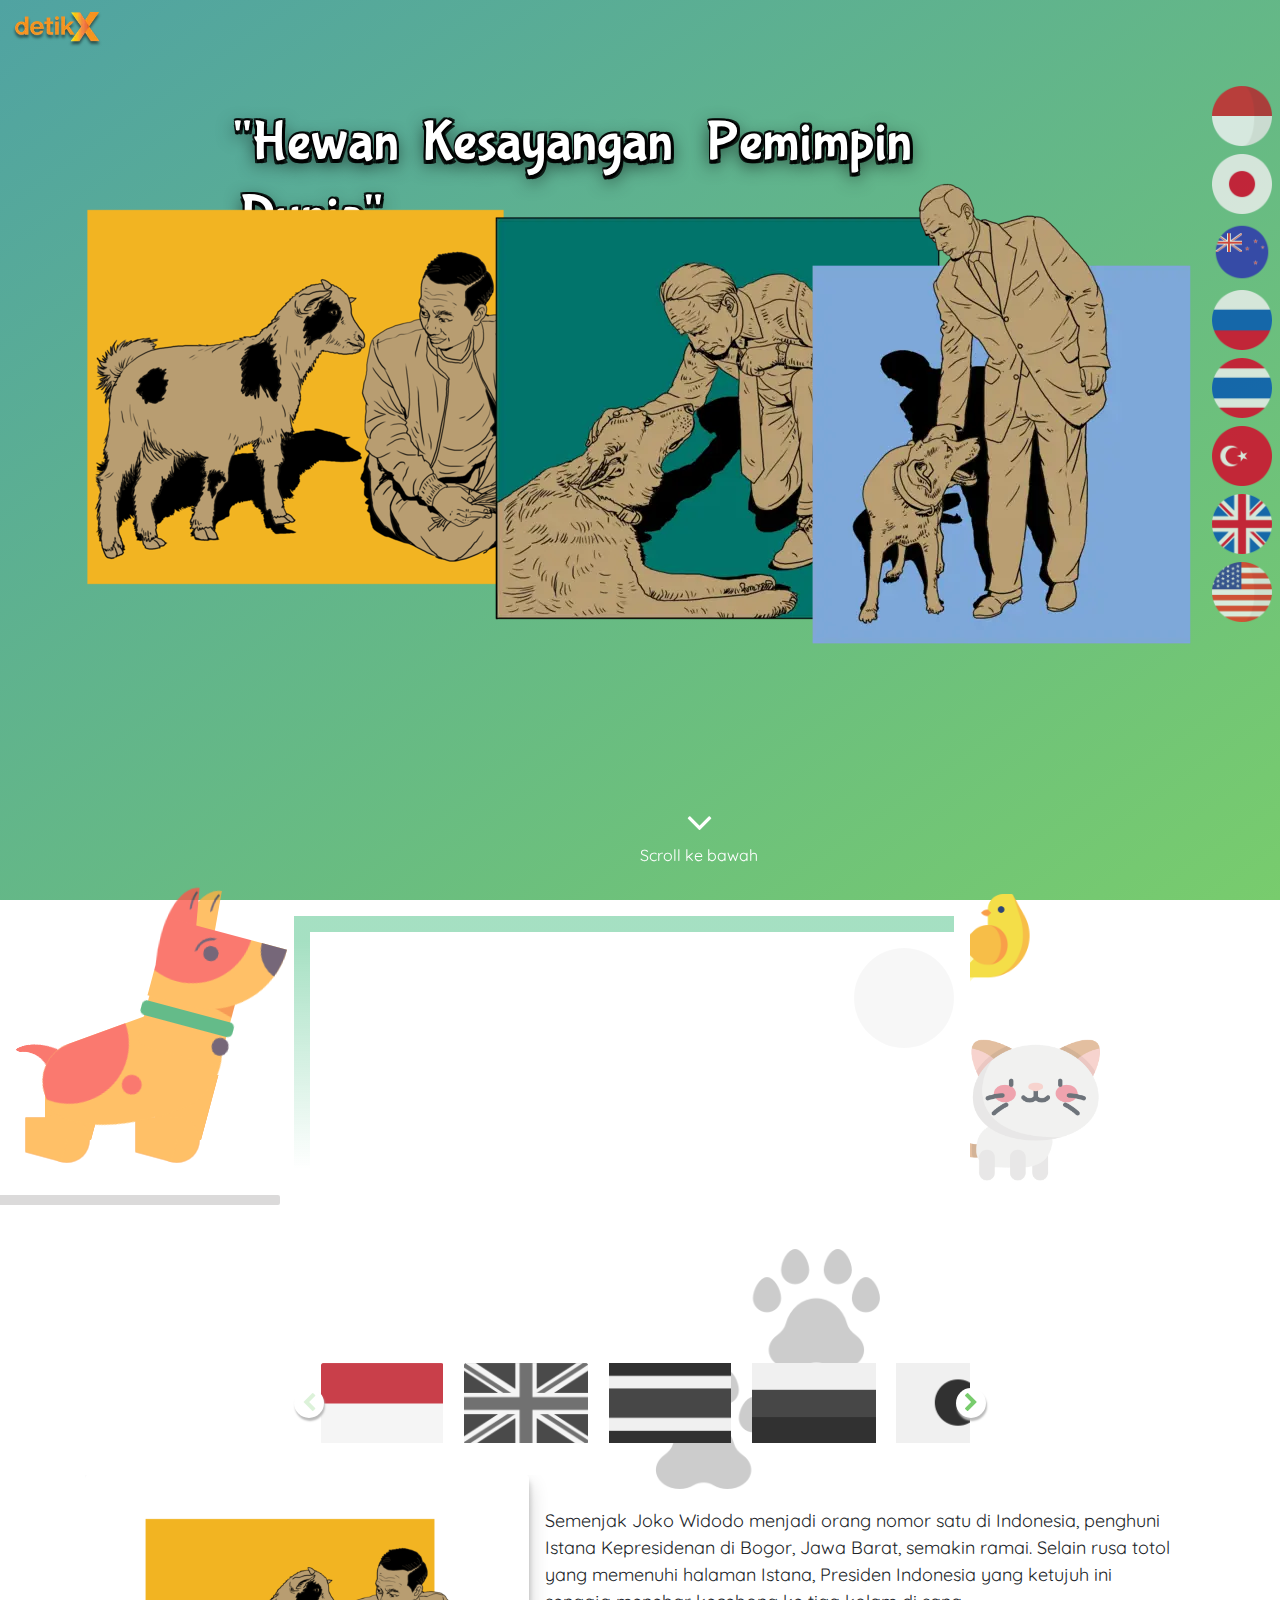
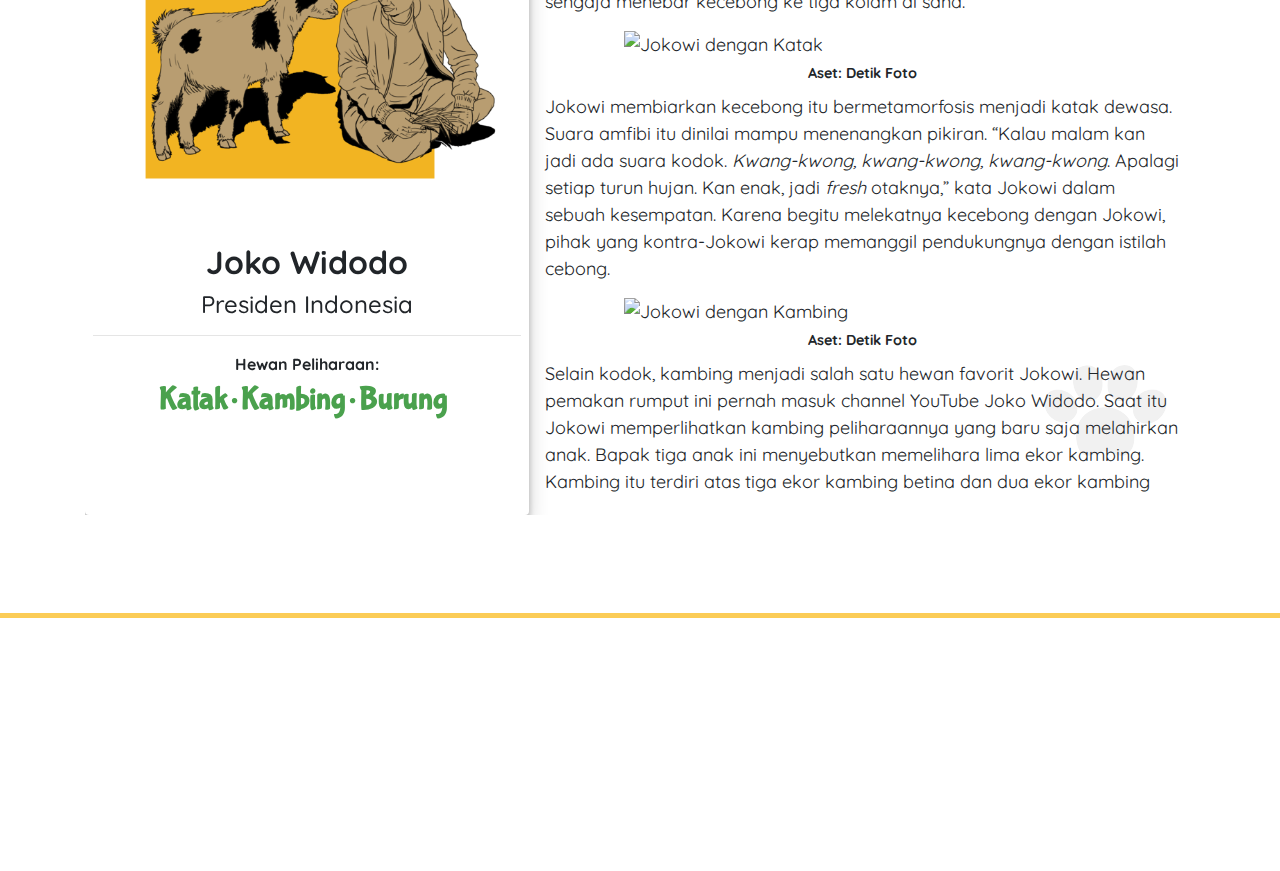
==== commit 276110cf: "deded" ====
--- a/index.html
+++ b/index.html
@@ -204,8 +204,6 @@
           </a>
         </div>
 
-        <!-- <div class="banner__image"><img src="img/banner.png" alt="Para Tersangka Koruptor" title="Para Tersangka Koruptor" loading="lazy"></div> -->
-        
         <div hidden>
           <h1>Hewan Kesayangan Pemimpin Dunia</h1>
         </div>
@@ -216,23 +214,23 @@
         
         <div class="d-block tops86 position-relative">
           <div class="banner__img eya">
-            <div class="eya__img"><img src="img/flag/rounded/indonesia.png" alt=""></div>
-            <div class="eya__img"><img src="img/flag/rounded/japan.png" alt=""></div>
-            <div class="eya__img"><img src="img/flag/rounded/new-zealand.png" alt=""></div>
-            <div class="eya__img"><img src="img/flag/rounded/russia.png" alt=""></div>
-            <div class="eya__img"><img src="img/flag/rounded/thailand.png" alt=""></div>
-            <div class="eya__img"><img src="img/flag/rounded/turkey.png" alt=""></div>
-            <div class="eya__img"><img src="img/flag/rounded/united-kingdom.png" alt=""></div>
-            <div class="eya__img"><img src="img/flag/rounded/united-states-of-america.png" alt=""></div>
+            <div class="eya__img"><img src="img/flag/rounded/indonesia.png" alt="Bendera Indonesia" title="Bendera Indonesia"></div>
+            <div class="eya__img"><img src="img/flag/rounded/japan.png" alt="Bendera Jepang" alt="Bendera Jepang"></div>
+            <div class="eya__img"><img src="img/flag/rounded/new-zealand.png" alt="Bendera Selandia Baru" title="Bendera Selandia Baru"></div>
+            <div class="eya__img"><img src="img/flag/rounded/russia.png" alt="Bendera Rusia" title="Bendera Rusia"></div>
+            <div class="eya__img"><img src="img/flag/rounded/thailand.png" alt="Bendera Thailand" title="Bendera Thailand"></div>
+            <div class="eya__img"><img src="img/flag/rounded/turkey.png" alt="Bendera Turki" title="Bendera Turki"></div>
+            <div class="eya__img"><img src="img/flag/rounded/united-kingdom.png" alt="Bendera Inggris" title="Bendera Inggris"></div>
+            <div class="eya__img"><img src="img/flag/rounded/united-states-of-america.png" alt="Bendera Amerika Serikat" title="Bendera Amerika Serikat"></div>
           </div>
           <div class="banner__img one">
-            <img src="img/presiden/1.webp" alt="">
+            <img src="img/presiden/1.webp" alt="Presiden Joko Widodo" title="Presiden Joko Widodo">
           </div>
           <div class="banner__img two">
-            <img src="img/presiden/2.webp" alt="">
+            <img src="img/presiden/2.webp" alt="Presiden Joe Biden" title="Presiden Joe Biden">
           </div>
           <div class="banner__img three">
-            <img src="img/presiden/3.webp" alt="">
+            <img src="img/presiden/3.webp" alt="Presiden Vladimir Putin" title="Presiden Vladimir Putin">
           </div>
         </div>
 
@@ -266,10 +264,10 @@
             <img src="img/pet-food.png" alt="">
           </div> -->
           <div class="birds">
-            <img src="img/burung.png" alt="">
+            <img src="img/burung.png" alt="Burung Icon" title="Burung Icon">
           </div>
           <div class="cats">
-            <img src="img/cat.png" alt="">
+            <img src="img/cat.png" alt="Kucing Icon" title="Kucing Icon">
           </div>
           <div class="dog">
               
--- a/sass/style.css
+++ b/sass/style.css
@@ -1 +1 @@
-﻿@import"https://fonts.googleapis.com/css?family=Quicksand:400,700,900";@import"https://fonts.googleapis.com/css?family=Bubblegum+Sans";body{background:transparent}main{background:transparent}section{position:relative;background-color:transparent;padding:32px 0;z-index:60}section h2{text-align:left}@keyframes lab_round{0%{transform:rotateZ(0deg)}100%{transform:rotateZ(359deg)}}.banner{height:100vh;position:relative;padding:0}@media screen and (min-width: 1440px){.banner{height:80vh}}@media screen and (max-width: 766px){.banner{height:100vh}}.banner .sumbers{font-size:12px}.banner .sumbers a{color:#fff}.banner__titlex{position:absolute;left:50%;top:20%;transform:translate(-50%, -50%);color:#fff;width:65%}@media screen and (min-width: 1440px){.banner__titlex{top:15%;width:62%}}@media screen and (max-width: 766px){.banner__titlex{transform:initial;left:initial;width:100%;top:13%}}.banner__titlex h2{margin:0;font-size:62px;padding:0;color:#fff;text-shadow:0 .1em 20px rgba(0,0,0,.8),.05em -0.03em 0 rgba(0,0,0,.8),.05em .005em 0 rgba(0,0,0,.8),0em .08em 0 rgba(0,0,0,.8),.05em .08em 0 rgba(0,0,0,.8),0px -0.03em 0 rgba(0,0,0,.8),-0.03em -0.03em 0 rgba(0,0,0,.8),-0.03em .08em 0 rgba(0,0,0,.8),-0.03em 0 0 rgba(0,0,0,.8)}@media screen and (min-width: 1440px){.banner__titlex h2{width:62vw;text-align:center;font-size:85px}}@media screen and (max-width: 766px){.banner__titlex h2{line-height:54px;font-size:48px;width:100%}}.banner__titlex h2 span{transform:scale(0.9);display:inline-block}.banner__titlex h2 span:first-child{animation:bop 1s cubic-bezier(0.175, 0.885, 0.32, 1.275) forwards infinite alternate}.banner__titlex h2 span:last-child,.banner__titlex h2 span:nth-child(3){animation:bopB 1s .2s cubic-bezier(0.175, 0.885, 0.32, 1.275) forwards infinite alternate;margin-left:8px}@keyframes bop{0%{transform:scale(0.9)}50%,100%{transform:scale(1)}}@keyframes bopB{0%{transform:scale(0.9)}80%,100%{transform:scale(1) rotateZ(-3deg)}}.banner__image{width:100%;height:100%}.banner__image img{width:100%;height:100%;object-fit:cover}.banner .tops86{top:86px}@media screen and (max-width: 766px){.banner .tops86{height:95vh;top:60px}}.banner__img{position:absolute}@media screen and (max-width: 766px){.banner__img .eya__img{width:35px;display:inline-block}}@media screen and (max-width: 766px){.banner__img .eya__img img{width:100%}}.banner__img.eya{width:60px;height:auto;right:8px;opacity:.7}@media screen and (max-width: 766px){.banner__img.eya{width:50%;top:30%;height:auto;right:initial;left:8px;display:block}}.banner__img.eya img{width:100%;height:100%;margin-bottom:8px;object-fit:contain}@media screen and (min-width: 1440px){.banner__img.eya{right:15%}}.banner__img.one{left:0}@media screen and (min-width: 1440px){.banner__img.one{left:8%}}@media screen and (max-width: 766px){.banner__img.one{left:-20%;bottom:0;z-index:9}}.banner__img.two{left:30%}@media screen and (min-width: 1440px){.banner__img.two{left:31%}}@media screen and (max-width: 766px){.banner__img.two{left:-102px;width:100%;display:none;top:91px}}.banner__img.three{right:-5%}@media screen and (min-width: 1440px){.banner__img.three{right:14%}}@media screen and (max-width: 766px){.banner__img.three{right:-105px;width:100%;top:110px}}.banner__img img{width:100%;height:100%;object-fit:contain}@media screen and (max-width: 766px){.banner__img img{object-fit:cover}}:root{--color-fur: #ffb141;--color-fur-dark: #F5832C;--color-spot: #F9584C;--color-snout: #544258;--color-collar: #3EAB6C;--duration: .7s;--semi-duration: calc(var(--duration) / 2);--easing: cubic-bezier(.5, 0, .5, 1);--stagger: calc(-1 * var(--semi-duration) / 2)}.paragraph{font-size:18px;position:relative}.paragraph__helping{position:absolute;top:-16px;left:-16px;width:100%;height:100%;bottom:16px;right:16px;z-index:-1;background:linear-gradient(to bottom, rgba(76, 193, 134, 0.5) 10%, transparent)}.paragraph .haha{z-index:1;height:300px;width:300px;display:flex;justify-content:center;align-items:center}.paragraph .haha .neck{width:50%;height:100px;right:-5px;bottom:calc(100% - 10px);transform-origin:center bottom;transform:rotate(15deg);z-index:2}.paragraph .haha .neck>.fur{border-bottom-left-radius:10px;height:100%;width:100%}.paragraph .haha .neck>.fur:before{content:"";position:absolute;top:0;right:0;height:50px;width:100%;background-color:var(--color-fur-dark);z-index:1;transform-origin:right bottom;transform:rotate(15deg)}.paragraph .haha .collar{width:calc(100% + 10px);height:15%;background-color:var(--color-collar);left:-5px;bottom:30px;border-radius:5px;animation:collar var(--semi-duration) calc(var(--semi-duration) / 4) infinite;z-index:2}@keyframes collar{from,to{transform:none}50%{transform:translateY(-25%)}}.paragraph .haha .collar:after{content:"";width:18%;height:120%;border-radius:50%;background:var(--color-snout);position:absolute;right:0%;top:110%;transform-origin:center top;animation:tag var(--semi-duration) infinite both}@keyframes tag{from,to{transform:rotate(-15deg)}50%{transform:rotate(-15deg) scaleY(1.5)}}.paragraph .haha .head{height:80%;width:145%;left:-2%;bottom:50%;transform-origin:left center;z-index:2;animation:head var(--semi-duration) calc(var(--semi-duration) / 4) infinite}@keyframes head{from,to{transform:rotate(-10deg)}50%{transform:rotate(-15deg)}}.paragraph .haha .head>.fur{height:100%;width:100%;border-bottom-right-radius:80px}.paragraph .haha .head>.fur:before{content:"";position:absolute;top:-80%;left:-30%;width:100%;height:0;padding-top:100%;background-color:var(--color-spot);z-index:1;border-radius:50%}.paragraph .haha .snout{--color: var(--color-snout);width:25%;height:0;padding-top:25%;background-color:var(--color);top:0;right:-5px;border-bottom-left-radius:100%;z-index:1}.paragraph .haha .ears{bottom:40%;height:100%;width:30%;left:0;z-index:-1}.paragraph .haha .ear{--color: var(--color-spot);width:100%;height:100%;bottom:0;left:0;transform-origin:left bottom;transform:rotate(-10deg);animation:ear-front calc(var(--duration) / 2) infinite}@keyframes ear-front{50%{transform:rotate(-15deg)}}.paragraph .haha .ear:before{content:"";position:absolute;height:25px;width:15px;z-index:2;top:-2px;right:-7px;border-top-left-radius:100%;border-width:2px;border-color:transparent;border-style:solid;border-left:2px solid var(--color-snout);transform-origin:bottom left;animation:ear-mark var(--semi-duration) calc(-1 * var(--semi-duration)) infinite}@keyframes ear-mark{from,to{transform:rotate(0deg)}50%{transform:rotate(25deg)}}.paragraph .haha .ear>.fur{border-top-left-radius:100%;height:100%;width:100%}.paragraph .haha .ear:nth-child(2){left:15px;bottom:5px;transform:rotate(-5deg);--color: var(--color-fur);z-index:-1;animation:ear-back calc(var(--duration) / 2) infinite both}@keyframes ear-back{from,to{transform:rotate(0deg)}50%{transform:rotate(-10deg)}}.paragraph .haha .eye{--size: 6%;--color: var(--color-snout);width:var(--size);height:0;padding:var(--size);left:35%;top:20%;border-radius:50%;background-color:var(--color);z-index:1}.paragraph .haha .eye:before{content:"";position:absolute;top:0;left:0;width:100%;height:100%;border-radius:50%;background-color:var(--color);z-index:1}.paragraph .haha .eye:after{content:"";width:100%;height:100%;position:absolute;left:-50%;top:-50%;border-top-left-radius:100%;border-width:2px;border-color:var(--color);border-style:solid;border-bottom-color:var(--color-spot);border-right-color:var(--color-spot);transform:scale(1.25);z-index:0}.paragraph .haha .torso{width:56.6666666667%;height:33.3333333333%;animation:torso var(--semi-duration) both infinite}@keyframes torso{from,to{transform:none}50%{transform:translateY(15%)}}.paragraph .haha .torso>.fur{height:100%;width:185px;border-top-left-radius:40px;transform-origin:left center;transform:rotate(-20deg) translateY(10px);z-index:1}.paragraph .haha .torso>.fur:after{height:100%;width:100%;border-bottom-left-radius:200px 85px;border-bottom-right-radius:100px}.paragraph .haha .torso>.legs{position:absolute;top:0;left:0;width:100%;height:100%}.paragraph .haha .torso .spot{width:120px;height:120px;bottom:40px;left:-20px;border-radius:50%;background-color:var(--color-spot);z-index:1;animation:spot var(--duration) calc(-1 * var(--semi-duration)) both infinite}@keyframes spot{from,66%,to{transform:none}33%{transform:translateX(10px)}}.paragraph .haha .torso .spot:after{content:"";height:20px;width:20px;border-radius:50%;background-color:inherit;position:absolute;bottom:-10px;right:5px}.paragraph .haha .torso>.tail{--color: var(--color-spot);bottom:calc(100% - 15px);left:0;transform-origin:center bottom;transform:rotate(-45deg)}.paragraph .haha .tail{height:15px;width:20px;background-color:var(--color);border-top-right-radius:10px 100%;border-top-left-radius:10px 100%;animation:tail var(--semi-duration) infinite}@keyframes tail{from,to{transform:rotate(-45deg) translateX(-15%)}50%{transform:rotate(-25deg) translateX(15%)}}.paragraph .haha .tail>.tail{bottom:calc(90%);transform-origin:bottom left;transform:rotate(-10deg) translateY(50%) scaleX(0.8) scaleY(0.9);animation:tail-inner var(--semi-duration) var(--stagger) infinite}@keyframes tail-inner{from,to{transform:rotate(-10deg) translateY(50%) scaleX(0.8) scaleY(0.9)}50%{transform:rotate(5deg) translateY(50%) scaleX(0.8) scaleY(0.9)}}.paragraph .haha .legs>.leg{bottom:5px;--color: var(--color-fur)}.paragraph .haha .legs>.leg:nth-child(1),.paragraph .haha .legs .leg:nth-child(3){right:15px}.paragraph .haha .legs>.leg:nth-child(3),.paragraph .haha .legs>.leg:nth-child(4){--color: var(--color-fur-dark);z-index:-1}.paragraph .haha .legs>.leg:nth-child(1),.paragraph .haha .legs .leg:nth-child(4){--delay: 0s}.paragraph .haha .legs>.leg:nth-child(2),.paragraph .haha .legs>.leg:nth-child(3){--delay: calc(-1 * var(--duration) / 2 ) }.paragraph .haha .legs>.leg:nth-child(2){left:0}.paragraph .haha .legs>.leg:nth-child(4){left:0}.paragraph .haha .leg{position:absolute;height:65px;width:45px;background-color:var(--color);transform-origin:center 5px;animation:leg infinite var(--duration) var(--delay, 0s)}.paragraph .haha .leg>.leg-inner{animation:leg-inner infinite var(--duration) calc(var(--delay));transform:rotate(90deg)}@keyframes leg-inner{from,to{transform:none}33%{transform:rotate(70deg)}76%{transform:none}}@keyframes leg{from,to{transform:none}33%{transform:rotate(-55deg)}66%{transform:rotate(-20deg)}}.paragraph .haha .leg>.fur{width:144.4444444444%;height:100%}.paragraph .haha .leg>.fur:after{width:45px;bottom:0;top:initial;transform:rotate(15deg)}.paragraph .haha .fur{position:absolute;overflow:hidden}.paragraph .haha .fur:after{content:"";position:absolute;width:100%;height:150%;top:0;left:0;background-color:var(--color, var(--color-fur));transform-origin:center bottom}.paragraph .haha .leg-inner{position:absolute;height:65%;width:100%;top:calc(100%);transform-origin:center top}.paragraph .haha .leg-inner:before{content:"";width:45px;height:45px;background-color:var(--color);position:absolute;border-radius:50%;top:-22.5px}.paragraph .haha .leg-inner>.fur{width:100%;height:100%;position:absolute;top:0;left:0;overflow:hidden}.paragraph .haha .leg-inner>.fur:after{content:"";position:absolute;width:100%;height:150%;top:0;left:0;background-color:var(--color);transform-origin:center top;transform:rotate(15deg)}.paragraph .haha *{position:absolute;will-change:transform}.paragraph .haha:before{content:"";position:absolute;bottom:13.3333333333%;left:0;width:100%;height:3.3333333333%;background-color:#d3d1d1;border-radius:2px;animation:shadow calc(1 * var(--semi-duration)) infinite}@keyframes shadow{from,to{transform:scaleX(0.75)}45%,55%{transform:scaleX(0.5)}}.contentx{background:#fff;padding:24px;position:relative;z-index:5}.contentx::before{content:"";position:absolute;top:16px;width:100px;height:100px;background:rgba(0,0,0,.03);border-radius:50%;right:16px}.slider-single h3{line-height:10rem}.js .slider-single>div:nth-child(1n+2){display:none}.js .slider-single.slick-initialized>div:nth-child(1n+2){display:block}h3{background:#f0f0f0;color:#3498db;font-size:2.25rem;margin:.5rem;padding:2%;position:relative;text-align:center}.slider-single h3{line-height:10rem}.slider-nav h3::before{content:"";display:block;padding-top:75%}.slider-nav h3 span{position:absolute;top:50%;left:50%;transform:translate(-50%, -50%)}.slider-nav .slick-slide{cursor:pointer}.slick-slide.is-active h3{color:#c00;background-color:#fff}.to-up{cursor:pointer;color:#fff}.credit{border-top:5px solid #fbcc56;text-align:center;margin:0 auto;display:block}.credit .wrapings{display:block;width:50%;margin:0 auto 4px}@media screen and (max-width: 766px){.credit .wrapings{width:100%}}.credit .name,.credit .jobdesc{color:#fff;display:inline-block;vertical-align:top}@media screen and (max-width: 766px){.credit .name,.credit .jobdesc{font-size:14px}}.credit .name{text-align:left;width:45%;font-size:18px;font-weight:bold;vertical-align:middle}@media screen and (max-width: 766px){.credit .name{font-size:16px}}.credit .jobdesc{text-align:right;width:45%;font-size:15px;margin-right:16px;vertical-align:middle}@media screen and (max-width: 766px){.credit .jobdesc{font-size:14px}}#nav{display:none !important}#logo{display:none !important}.gradient{position:fixed;overflow:hidden;z-index:9;top:0;bottom:0;left:0;width:100%;height:100%;background:linear-gradient(to bottom right, #50a3a2 0%, #78cc6d 100%) !important;right:0}.gradient .bg-bubbles{position:absolute;top:0;left:0;width:100%;height:100%}.gradient .bg-bubbles li{position:absolute;list-style:none;display:block;width:80px;height:80px;background-color:rgba(255,255,255,.1);bottom:-320px;animation:square 50s infinite;transition-timing-function:linear;border-radius:4px}.gradient .bg-bubbles li:nth-child(1){left:10%}.gradient .bg-bubbles li:nth-child(2){left:20%;width:160px;height:160px;animation-delay:2s;animation-duration:34s}.gradient .bg-bubbles li:nth-child(3){left:25%;animation-delay:4s}.gradient .bg-bubbles li:nth-child(4){left:40%;width:120px;height:120px;animation-duration:44s}.gradient .bg-bubbles li:nth-child(5){left:70%}.gradient .bg-bubbles li:nth-child(6){left:80%;width:240px;height:240px;animation-delay:3s}.gradient .bg-bubbles li:nth-child(6) img{width:100%;height:100%;object-fit:contain}.gradient .bg-bubbles li:nth-child(7){left:32%;width:320px;height:320px;animation-delay:7s}.gradient .bg-bubbles li:nth-child(8){left:55%;width:40px;height:40px;-webkit-animation-delay:15s;animation-delay:15s;-webkit-animation-duration:80s;animation-duration:80s}.gradient .bg-bubbles li:nth-child(9){left:25%;width:20px;height:20px;animation-delay:2s;animation-duration:80s}.gradient .bg-bubbles li:nth-child(10){left:90%;width:320px;height:320px;animation-delay:22s}@keyframes square{0%{-webkit-transform:translateY(0);transform:translateY(0)}100%{-webkit-transform:translateY(-1500px) rotate(600deg);transform:translateY(-1500px) rotate(600deg)}}.semua ::-webkit-scrollbar{width:7px}.semua ::-webkit-scrollbar-track{border-radius:10px}.semua ::-webkit-scrollbar-thumb{background:#7f7f7f;border-radius:3px}.semua ::-webkit-scrollbar-thumb:hover{background:#a9a9a9}.semua .slider{margin-top:32px}@media screen and (max-width: 766px){.semua .slider-single{margin-top:42px}}.semua .flag-img{width:100%;height:80px;filter:grayscale(1)}.semua .flag-img img{width:100%;height:100%;object-fit:contain}.semua .pemimpin-content{height:640px !important}@media screen and (max-width: 766px){.semua .pemimpin-content{height:auto !important}}.semua .pemimpin-content.slick-slide{margin:0 !important}.semua .pemimpin-content .wraping{display:block;height:100%}.semua .pemimpin-content .wraping .foto{display:inline-block;width:40%;border-radius:4px;vertical-align:top;position:relative;box-shadow:rgba(0,0,0,.19) 0px 10px 20px,rgba(0,0,0,.23) 0px 6px 6px;background:#fff;z-index:89;height:100%}@media screen and (max-width: 766px){.semua .pemimpin-content .wraping .foto{display:block;width:100%;height:80vh}}.semua .pemimpin-content .wraping .foto .helping__abs{position:absolute;bottom:0;right:-12px;z-index:1;opacity:.15;width:250px;height:auto}.semua .pemimpin-content .wraping .foto .helping__abs img{width:100%;height:100%;object-fit:contain}.semua .pemimpin-content .wraping .foto__helping{position:absolute;top:-16px;left:-16px;width:100%;height:100%;bottom:16px;right:16px;z-index:1;background:linear-gradient(to bottom, rgba(76, 193, 134, 0.5) 10%, transparent)}.semua .pemimpin-content .wraping .foto .helping{position:absolute;z-index:12;left:0;right:0;background:transparent;padding:8px}@media screen and (max-width: 766px){.semua .pemimpin-content .wraping .foto .helping h2{font-size:1.7rem}}.semua .pemimpin-content .wraping .foto .helping ul{display:block;list-style-type:none;padding:0}.semua .pemimpin-content .wraping .foto .helping ul li{text-align:center;display:inline-block;color:#4aa14d;font-weight:700}.semua .pemimpin-content .wraping .foto .helping ul li:last-child::after{content:""}.semua .pemimpin-content .wraping .foto .helping ul li::after{content:"";font-size:6px;margin:0 4px;font-family:"fontAwesome";vertical-align:middle}.semua .pemimpin-content .wraping .foto .image{width:100%;height:360px;position:relative}.semua .pemimpin-content .wraping .foto .image img{width:100%;height:100%;object-fit:cover;border-radius:4px 4px 0 0}.semua .pemimpin-content .wraping .isi{display:inline-block;width:60%;border-radius:0 5px 5px 0;position:absolute;background:#fff;top:16px;overflow:auto;bottom:16px;padding:16px}.semua .pemimpin-content .wraping .isi__animasi{position:absolute !important;right:16px;bottom:16px;opacity:.05;z-index:1 !important}.semua .pemimpin-content .wraping .isi p,.semua .pemimpin-content .wraping .isi div{font-size:18px;position:relative;z-index:20}.semua .pemimpin-content .wraping .isi__img{width:75%;height:auto;margin:0 auto 8px}.semua .pemimpin-content .wraping .isi__img img{width:100%;height:100%;object-fit:contain}@media screen and (max-width: 766px){.semua .pemimpin-content .wraping .isi__img{width:100%}}@media screen and (max-width: 766px){.semua .pemimpin-content .wraping .isi{display:block;width:100%;margin-top:24px;position:relative;box-shadow:rgba(0,0,0,.19) 0px 10px 20px,rgba(0,0,0,.23) 0px 6px 6px;border-radius:0px}}.semua .slick-slide.is-active.flag-img{filter:grayscale(0)}.dog{position:absolute;bottom:-60px;left:-50%;opacity:.8}@media screen and (max-width: 766px){.dog{display:none}}.dog img{width:100%;height:100%;object-fit:contain}.to-top-opt{color:#fff;cursor:pointer;transition:.3s;width:150px;margin:0 auto;display:block}.to-top-opt:hover{color:#ececec}.birds{position:absolute;top:-38px;right:-63px;width:110px;height:auto}@media screen and (max-width: 766px){.birds{top:-60px;right:0}}.birds img{width:100%;height:100%;object-fit:contain}.petshoop{position:absolute;top:0;right:0;width:200px;height:auto;opacity:.8}@media screen and (max-width: 766px){.petshoop{display:none}}.petshoop img{width:100%;height:100%;object-fit:contain}.cats{position:absolute;bottom:0;right:-130px;width:150px;height:auto;opacity:.8;animation:MoveUpDown 2.5s linear infinite}@media screen and (max-width: 766px){.cats{display:none}}.cats img{width:100%;height:100%;object-fit:contain}@keyframes MoveUpDown{0%,100%{right:-120px}50%{right:-100px}}.pembukaan{position:relative}.pembukaan__img{position:absolute;top:0;left:50%;opacity:.2;width:240px;z-index:1}@media screen and (max-width: 766px){.pembukaan__img{width:120px}}.pembukaan__img img{width:100%;height:100%;object-fit:contain}.logo-detik{position:absolute;left:12px;top:12px;z-index:999;width:90px}.logo-detik img{width:100%;height:100%;object-fit:contain}@media screen and (max-width: 766px){.logo-detik{top:12px;left:50%;width:80px;transform:translate(-50%, 0px)}}.bubbles{font-family:"Bubblegum Sans"}.font-hewan{font-size:32px}/*# sourceMappingURL=style.css.map */
+﻿@import"https://fonts.googleapis.com/css?family=Quicksand:400,700,900";@import"https://fonts.googleapis.com/css?family=Bubblegum+Sans";body{background:transparent}main{background:transparent}section{position:relative;background-color:transparent;padding:32px 0;z-index:60}section h2{text-align:left}@keyframes lab_round{0%{transform:rotateZ(0deg)}100%{transform:rotateZ(359deg)}}.banner{height:100vh;position:relative;padding:0}@media screen and (min-width: 1440px){.banner{height:80vh}}@media screen and (max-width: 766px){.banner{height:100vh}}.banner .sumbers{font-size:12px}.banner .sumbers a{color:#fff}.banner__titlex{position:absolute;left:50%;top:20%;transform:translate(-50%, -50%);color:#fff;width:65%}@media screen and (min-width: 1440px){.banner__titlex{top:15%;width:62%}}@media screen and (max-width: 766px){.banner__titlex{transform:initial;left:initial;width:100%;top:13%}}.banner__titlex h2{margin:0;font-size:62px;padding:0;color:#fff;text-shadow:0 .1em 20px rgba(0,0,0,.8),.05em -0.03em 0 rgba(0,0,0,.8),.05em .005em 0 rgba(0,0,0,.8),0em .08em 0 rgba(0,0,0,.8),.05em .08em 0 rgba(0,0,0,.8),0px -0.03em 0 rgba(0,0,0,.8),-0.03em -0.03em 0 rgba(0,0,0,.8),-0.03em .08em 0 rgba(0,0,0,.8),-0.03em 0 0 rgba(0,0,0,.8)}@media screen and (min-width: 1440px){.banner__titlex h2{width:62vw;text-align:center;font-size:85px}}@media screen and (max-width: 766px){.banner__titlex h2{line-height:50px;font-size:42px;width:100%}}.banner__titlex h2 span{transform:scale(0.9);display:inline-block}.banner__titlex h2 span:first-child{animation:bop 1s cubic-bezier(0.175, 0.885, 0.32, 1.275) forwards infinite alternate}.banner__titlex h2 span:last-child,.banner__titlex h2 span:nth-child(3){animation:bopB 1s .2s cubic-bezier(0.175, 0.885, 0.32, 1.275) forwards infinite alternate;margin-left:8px}@keyframes bop{0%{transform:scale(0.9)}50%,100%{transform:scale(1)}}@keyframes bopB{0%{transform:scale(0.9)}80%,100%{transform:scale(1) rotateZ(-3deg)}}.banner__image{width:100%;height:100%}.banner__image img{width:100%;height:100%;object-fit:cover}.banner .tops86{top:86px}@media screen and (max-width: 766px){.banner .tops86{height:95vh;top:60px}}.banner__img{position:absolute}@media screen and (max-width: 766px){.banner__img .eya__img{width:35px;display:inline-block}}@media screen and (max-width: 766px){.banner__img .eya__img img{width:100%}}.banner__img.eya{width:60px;height:auto;right:8px;opacity:.8}@media screen and (max-width: 766px){.banner__img.eya{width:50%;top:30%;height:auto;right:initial;left:8px;display:block}}.banner__img.eya img{width:100%;height:100%;margin-bottom:8px;object-fit:contain}@media screen and (min-width: 1440px){.banner__img.eya{right:15%}}.banner__img.one{left:0}@media screen and (min-width: 1440px){.banner__img.one{left:8%}}@media screen and (max-width: 766px){.banner__img.one{left:-20%;bottom:0;z-index:9}}.banner__img.two{left:30%}@media screen and (min-width: 1440px){.banner__img.two{left:31%}}@media screen and (max-width: 766px){.banner__img.two{left:-102px;width:100%;display:none;top:91px}}.banner__img.three{right:-5%}@media screen and (min-width: 1440px){.banner__img.three{right:14%}}@media screen and (max-width: 766px){.banner__img.three{right:-105px;width:100%;top:110px}}.banner__img img{width:100%;height:100%;object-fit:contain}@media screen and (max-width: 766px){.banner__img img{object-fit:cover}}:root{--color-fur: #ffb141;--color-fur-dark: #F5832C;--color-spot: #F9584C;--color-snout: #544258;--color-collar: #3EAB6C;--duration: .7s;--semi-duration: calc(var(--duration) / 2);--easing: cubic-bezier(.5, 0, .5, 1);--stagger: calc(-1 * var(--semi-duration) / 2)}.paragraph{font-size:18px;position:relative}.paragraph__helping{position:absolute;top:-16px;left:-16px;width:100%;height:100%;bottom:16px;right:16px;z-index:-1;background:linear-gradient(to bottom, rgba(76, 193, 134, 0.5) 10%, transparent)}.paragraph .haha{z-index:1;height:300px;width:300px;display:flex;justify-content:center;align-items:center}.paragraph .haha .neck{width:50%;height:100px;right:-5px;bottom:calc(100% - 10px);transform-origin:center bottom;transform:rotate(15deg);z-index:2}.paragraph .haha .neck>.fur{border-bottom-left-radius:10px;height:100%;width:100%}.paragraph .haha .neck>.fur:before{content:"";position:absolute;top:0;right:0;height:50px;width:100%;background-color:var(--color-fur-dark);z-index:1;transform-origin:right bottom;transform:rotate(15deg)}.paragraph .haha .collar{width:calc(100% + 10px);height:15%;background-color:var(--color-collar);left:-5px;bottom:30px;border-radius:5px;animation:collar var(--semi-duration) calc(var(--semi-duration) / 4) infinite;z-index:2}@keyframes collar{from,to{transform:none}50%{transform:translateY(-25%)}}.paragraph .haha .collar:after{content:"";width:18%;height:120%;border-radius:50%;background:var(--color-snout);position:absolute;right:0%;top:110%;transform-origin:center top;animation:tag var(--semi-duration) infinite both}@keyframes tag{from,to{transform:rotate(-15deg)}50%{transform:rotate(-15deg) scaleY(1.5)}}.paragraph .haha .head{height:80%;width:145%;left:-2%;bottom:50%;transform-origin:left center;z-index:2;animation:head var(--semi-duration) calc(var(--semi-duration) / 4) infinite}@keyframes head{from,to{transform:rotate(-10deg)}50%{transform:rotate(-15deg)}}.paragraph .haha .head>.fur{height:100%;width:100%;border-bottom-right-radius:80px}.paragraph .haha .head>.fur:before{content:"";position:absolute;top:-80%;left:-30%;width:100%;height:0;padding-top:100%;background-color:var(--color-spot);z-index:1;border-radius:50%}.paragraph .haha .snout{--color: var(--color-snout);width:25%;height:0;padding-top:25%;background-color:var(--color);top:0;right:-5px;border-bottom-left-radius:100%;z-index:1}.paragraph .haha .ears{bottom:40%;height:100%;width:30%;left:0;z-index:-1}.paragraph .haha .ear{--color: var(--color-spot);width:100%;height:100%;bottom:0;left:0;transform-origin:left bottom;transform:rotate(-10deg);animation:ear-front calc(var(--duration) / 2) infinite}@keyframes ear-front{50%{transform:rotate(-15deg)}}.paragraph .haha .ear:before{content:"";position:absolute;height:25px;width:15px;z-index:2;top:-2px;right:-7px;border-top-left-radius:100%;border-width:2px;border-color:transparent;border-style:solid;border-left:2px solid var(--color-snout);transform-origin:bottom left;animation:ear-mark var(--semi-duration) calc(-1 * var(--semi-duration)) infinite}@keyframes ear-mark{from,to{transform:rotate(0deg)}50%{transform:rotate(25deg)}}.paragraph .haha .ear>.fur{border-top-left-radius:100%;height:100%;width:100%}.paragraph .haha .ear:nth-child(2){left:15px;bottom:5px;transform:rotate(-5deg);--color: var(--color-fur);z-index:-1;animation:ear-back calc(var(--duration) / 2) infinite both}@keyframes ear-back{from,to{transform:rotate(0deg)}50%{transform:rotate(-10deg)}}.paragraph .haha .eye{--size: 6%;--color: var(--color-snout);width:var(--size);height:0;padding:var(--size);left:35%;top:20%;border-radius:50%;background-color:var(--color);z-index:1}.paragraph .haha .eye:before{content:"";position:absolute;top:0;left:0;width:100%;height:100%;border-radius:50%;background-color:var(--color);z-index:1}.paragraph .haha .eye:after{content:"";width:100%;height:100%;position:absolute;left:-50%;top:-50%;border-top-left-radius:100%;border-width:2px;border-color:var(--color);border-style:solid;border-bottom-color:var(--color-spot);border-right-color:var(--color-spot);transform:scale(1.25);z-index:0}.paragraph .haha .torso{width:56.6666666667%;height:33.3333333333%;animation:torso var(--semi-duration) both infinite}@keyframes torso{from,to{transform:none}50%{transform:translateY(15%)}}.paragraph .haha .torso>.fur{height:100%;width:185px;border-top-left-radius:40px;transform-origin:left center;transform:rotate(-20deg) translateY(10px);z-index:1}.paragraph .haha .torso>.fur:after{height:100%;width:100%;border-bottom-left-radius:200px 85px;border-bottom-right-radius:100px}.paragraph .haha .torso>.legs{position:absolute;top:0;left:0;width:100%;height:100%}.paragraph .haha .torso .spot{width:120px;height:120px;bottom:40px;left:-20px;border-radius:50%;background-color:var(--color-spot);z-index:1;animation:spot var(--duration) calc(-1 * var(--semi-duration)) both infinite}@keyframes spot{from,66%,to{transform:none}33%{transform:translateX(10px)}}.paragraph .haha .torso .spot:after{content:"";height:20px;width:20px;border-radius:50%;background-color:inherit;position:absolute;bottom:-10px;right:5px}.paragraph .haha .torso>.tail{--color: var(--color-spot);bottom:calc(100% - 15px);left:0;transform-origin:center bottom;transform:rotate(-45deg)}.paragraph .haha .tail{height:15px;width:20px;background-color:var(--color);border-top-right-radius:10px 100%;border-top-left-radius:10px 100%;animation:tail var(--semi-duration) infinite}@keyframes tail{from,to{transform:rotate(-45deg) translateX(-15%)}50%{transform:rotate(-25deg) translateX(15%)}}.paragraph .haha .tail>.tail{bottom:calc(90%);transform-origin:bottom left;transform:rotate(-10deg) translateY(50%) scaleX(0.8) scaleY(0.9);animation:tail-inner var(--semi-duration) var(--stagger) infinite}@keyframes tail-inner{from,to{transform:rotate(-10deg) translateY(50%) scaleX(0.8) scaleY(0.9)}50%{transform:rotate(5deg) translateY(50%) scaleX(0.8) scaleY(0.9)}}.paragraph .haha .legs>.leg{bottom:5px;--color: var(--color-fur)}.paragraph .haha .legs>.leg:nth-child(1),.paragraph .haha .legs .leg:nth-child(3){right:15px}.paragraph .haha .legs>.leg:nth-child(3),.paragraph .haha .legs>.leg:nth-child(4){--color: var(--color-fur-dark);z-index:-1}.paragraph .haha .legs>.leg:nth-child(1),.paragraph .haha .legs .leg:nth-child(4){--delay: 0s}.paragraph .haha .legs>.leg:nth-child(2),.paragraph .haha .legs>.leg:nth-child(3){--delay: calc(-1 * var(--duration) / 2 ) }.paragraph .haha .legs>.leg:nth-child(2){left:0}.paragraph .haha .legs>.leg:nth-child(4){left:0}.paragraph .haha .leg{position:absolute;height:65px;width:45px;background-color:var(--color);transform-origin:center 5px;animation:leg infinite var(--duration) var(--delay, 0s)}.paragraph .haha .leg>.leg-inner{animation:leg-inner infinite var(--duration) calc(var(--delay));transform:rotate(90deg)}@keyframes leg-inner{from,to{transform:none}33%{transform:rotate(70deg)}76%{transform:none}}@keyframes leg{from,to{transform:none}33%{transform:rotate(-55deg)}66%{transform:rotate(-20deg)}}.paragraph .haha .leg>.fur{width:144.4444444444%;height:100%}.paragraph .haha .leg>.fur:after{width:45px;bottom:0;top:initial;transform:rotate(15deg)}.paragraph .haha .fur{position:absolute;overflow:hidden}.paragraph .haha .fur:after{content:"";position:absolute;width:100%;height:150%;top:0;left:0;background-color:var(--color, var(--color-fur));transform-origin:center bottom}.paragraph .haha .leg-inner{position:absolute;height:65%;width:100%;top:calc(100%);transform-origin:center top}.paragraph .haha .leg-inner:before{content:"";width:45px;height:45px;background-color:var(--color);position:absolute;border-radius:50%;top:-22.5px}.paragraph .haha .leg-inner>.fur{width:100%;height:100%;position:absolute;top:0;left:0;overflow:hidden}.paragraph .haha .leg-inner>.fur:after{content:"";position:absolute;width:100%;height:150%;top:0;left:0;background-color:var(--color);transform-origin:center top;transform:rotate(15deg)}.paragraph .haha *{position:absolute;will-change:transform}.paragraph .haha:before{content:"";position:absolute;bottom:13.3333333333%;left:0;width:100%;height:3.3333333333%;background-color:#d3d1d1;border-radius:2px;animation:shadow calc(1 * var(--semi-duration)) infinite}@keyframes shadow{from,to{transform:scaleX(0.75)}45%,55%{transform:scaleX(0.5)}}.contentx{background:#fff;padding:24px;position:relative;z-index:5}.contentx::before{content:"";position:absolute;top:16px;width:100px;height:100px;background:rgba(0,0,0,.03);border-radius:50%;right:16px}.slider-single h3{line-height:10rem}.js .slider-single>div:nth-child(1n+2){display:none}.js .slider-single.slick-initialized>div:nth-child(1n+2){display:block}h3{background:#f0f0f0;color:#3498db;font-size:2.25rem;margin:.5rem;padding:2%;position:relative;text-align:center}.slider-single h3{line-height:10rem}.slider-nav h3::before{content:"";display:block;padding-top:75%}.slider-nav h3 span{position:absolute;top:50%;left:50%;transform:translate(-50%, -50%)}.slider-nav .slick-slide{cursor:pointer}.slick-slide.is-active h3{color:#c00;background-color:#fff}.to-up{cursor:pointer;color:#fff}.credit{border-top:5px solid #fbcc56;text-align:center;margin:0 auto;display:block}.credit .wrapings{display:block;width:50%;margin:0 auto 4px}@media screen and (max-width: 766px){.credit .wrapings{width:100%}}.credit .name,.credit .jobdesc{color:#fff;display:inline-block;vertical-align:top}@media screen and (max-width: 766px){.credit .name,.credit .jobdesc{font-size:14px}}.credit .name{text-align:left;width:45%;font-size:18px;font-weight:bold;vertical-align:middle}@media screen and (max-width: 766px){.credit .name{font-size:16px}}.credit .jobdesc{text-align:right;width:45%;font-size:15px;margin-right:16px;vertical-align:middle}@media screen and (max-width: 766px){.credit .jobdesc{font-size:14px}}#nav{display:none !important}#logo{display:none !important}.gradient{position:fixed;overflow:hidden;z-index:9;top:0;bottom:0;left:0;width:100%;height:100%;background:linear-gradient(to bottom right, #50a3a2 0%, #78cc6d 100%) !important;right:0}.gradient .bg-bubbles{position:absolute;top:0;left:0;width:100%;height:100%}.gradient .bg-bubbles li{position:absolute;list-style:none;display:block;width:80px;height:80px;background-color:rgba(255,255,255,.1);bottom:-320px;animation:square 50s infinite;transition-timing-function:linear;border-radius:4px}.gradient .bg-bubbles li:nth-child(1){left:10%}.gradient .bg-bubbles li:nth-child(2){left:20%;width:160px;height:160px;animation-delay:2s;animation-duration:34s}.gradient .bg-bubbles li:nth-child(3){left:25%;animation-delay:4s}.gradient .bg-bubbles li:nth-child(4){left:40%;width:120px;height:120px;animation-duration:44s}.gradient .bg-bubbles li:nth-child(5){left:70%}.gradient .bg-bubbles li:nth-child(6){left:80%;width:240px;height:240px;animation-delay:3s}.gradient .bg-bubbles li:nth-child(6) img{width:100%;height:100%;object-fit:contain}.gradient .bg-bubbles li:nth-child(7){left:32%;width:320px;height:320px;animation-delay:7s}.gradient .bg-bubbles li:nth-child(8){left:55%;width:40px;height:40px;-webkit-animation-delay:15s;animation-delay:15s;-webkit-animation-duration:80s;animation-duration:80s}.gradient .bg-bubbles li:nth-child(9){left:25%;width:20px;height:20px;animation-delay:2s;animation-duration:80s}.gradient .bg-bubbles li:nth-child(10){left:90%;width:320px;height:320px;animation-delay:22s}@keyframes square{0%{-webkit-transform:translateY(0);transform:translateY(0)}100%{-webkit-transform:translateY(-1500px) rotate(600deg);transform:translateY(-1500px) rotate(600deg)}}.semua ::-webkit-scrollbar{width:7px}.semua ::-webkit-scrollbar-track{border-radius:10px}.semua ::-webkit-scrollbar-thumb{background:#7f7f7f;border-radius:3px}.semua ::-webkit-scrollbar-thumb:hover{background:#a9a9a9}.semua .slider{margin-top:32px}@media screen and (max-width: 766px){.semua .slider-single{margin-top:42px}}.semua .flag-img{width:100%;height:80px;filter:grayscale(1)}.semua .flag-img img{width:100%;height:100%;object-fit:contain}.semua .pemimpin-content{height:640px !important}@media screen and (max-width: 766px){.semua .pemimpin-content{height:auto !important}}.semua .pemimpin-content.slick-slide{margin:0 !important}.semua .pemimpin-content .wraping{display:block;height:100%}.semua .pemimpin-content .wraping .foto{display:inline-block;width:40%;border-radius:4px;vertical-align:top;position:relative;box-shadow:rgba(0,0,0,.19) 0px 10px 20px,rgba(0,0,0,.23) 0px 6px 6px;background:#fff;z-index:89;height:100%}@media screen and (max-width: 766px){.semua .pemimpin-content .wraping .foto{display:block;width:100%;height:80vh}}.semua .pemimpin-content .wraping .foto .helping__abs{position:absolute;bottom:0;right:-12px;z-index:1;opacity:.15;width:250px;height:auto}.semua .pemimpin-content .wraping .foto .helping__abs img{width:100%;height:100%;object-fit:contain}.semua .pemimpin-content .wraping .foto__helping{position:absolute;top:-16px;left:-16px;width:100%;height:100%;bottom:16px;right:16px;z-index:1;background:linear-gradient(to bottom, rgba(76, 193, 134, 0.5) 10%, transparent)}.semua .pemimpin-content .wraping .foto .helping{position:absolute;z-index:12;left:0;right:0;background:transparent;padding:8px}@media screen and (max-width: 766px){.semua .pemimpin-content .wraping .foto .helping h2{font-size:1.7rem}}.semua .pemimpin-content .wraping .foto .helping ul{display:block;list-style-type:none;padding:0}.semua .pemimpin-content .wraping .foto .helping ul li{text-align:center;display:inline-block;color:#4aa14d;font-weight:700}.semua .pemimpin-content .wraping .foto .helping ul li:last-child::after{content:""}.semua .pemimpin-content .wraping .foto .helping ul li::after{content:"";font-size:6px;margin:0 4px;font-family:"fontAwesome";vertical-align:middle}.semua .pemimpin-content .wraping .foto .image{width:100%;height:360px;position:relative}.semua .pemimpin-content .wraping .foto .image img{width:100%;height:100%;object-fit:cover;border-radius:4px 4px 0 0}.semua .pemimpin-content .wraping .isi{display:inline-block;width:60%;border-radius:0 5px 5px 0;position:absolute;background:#fff;top:16px;overflow:auto;bottom:16px;padding:16px}.semua .pemimpin-content .wraping .isi__animasi{position:absolute !important;right:16px;bottom:16px;opacity:.05;z-index:1 !important}.semua .pemimpin-content .wraping .isi p,.semua .pemimpin-content .wraping .isi div{font-size:18px;position:relative;z-index:20}.semua .pemimpin-content .wraping .isi__img{width:75%;height:auto;margin:0 auto 8px}.semua .pemimpin-content .wraping .isi__img img{width:100%;height:100%;object-fit:contain}@media screen and (max-width: 766px){.semua .pemimpin-content .wraping .isi__img{width:100%}}@media screen and (max-width: 766px){.semua .pemimpin-content .wraping .isi{display:block;width:100%;margin-top:24px;position:relative;box-shadow:rgba(0,0,0,.19) 0px 10px 20px,rgba(0,0,0,.23) 0px 6px 6px;border-radius:0px}}.semua .slick-slide.is-active.flag-img{filter:grayscale(0)}.dog{position:absolute;bottom:-60px;left:-50%;opacity:.8}@media screen and (max-width: 766px){.dog{display:none}}.dog img{width:100%;height:100%;object-fit:contain}.to-top-opt{color:#fff;cursor:pointer;transition:.3s;width:150px;margin:0 auto;display:block}.to-top-opt:hover{color:#ececec}.birds{position:absolute;top:-38px;right:-63px;width:110px;height:auto}@media screen and (max-width: 766px){.birds{top:-60px;right:0}}.birds img{width:100%;height:100%;object-fit:contain}.petshoop{position:absolute;top:0;right:0;width:200px;height:auto;opacity:.8}@media screen and (max-width: 766px){.petshoop{display:none}}.petshoop img{width:100%;height:100%;object-fit:contain}.cats{position:absolute;bottom:0;right:-130px;width:150px;height:auto;opacity:.8;animation:MoveUpDown 2.5s linear infinite}@media screen and (max-width: 766px){.cats{display:none}}.cats img{width:100%;height:100%;object-fit:contain}@keyframes MoveUpDown{0%,100%{right:-120px}50%{right:-100px}}.pembukaan{position:relative}.pembukaan__img{position:absolute;top:0;left:50%;opacity:.2;width:240px;z-index:1}@media screen and (max-width: 766px){.pembukaan__img{width:120px}}.pembukaan__img img{width:100%;height:100%;object-fit:contain}.logo-detik{position:absolute;left:12px;top:12px;z-index:999;width:90px}.logo-detik img{width:100%;height:100%;object-fit:contain}@media screen and (max-width: 766px){.logo-detik{top:12px;left:50%;width:80px;transform:translate(-50%, 0px)}}.bubbles{font-family:"Bubblegum Sans"}.font-hewan{font-size:32px}/*# sourceMappingURL=style.css.map */
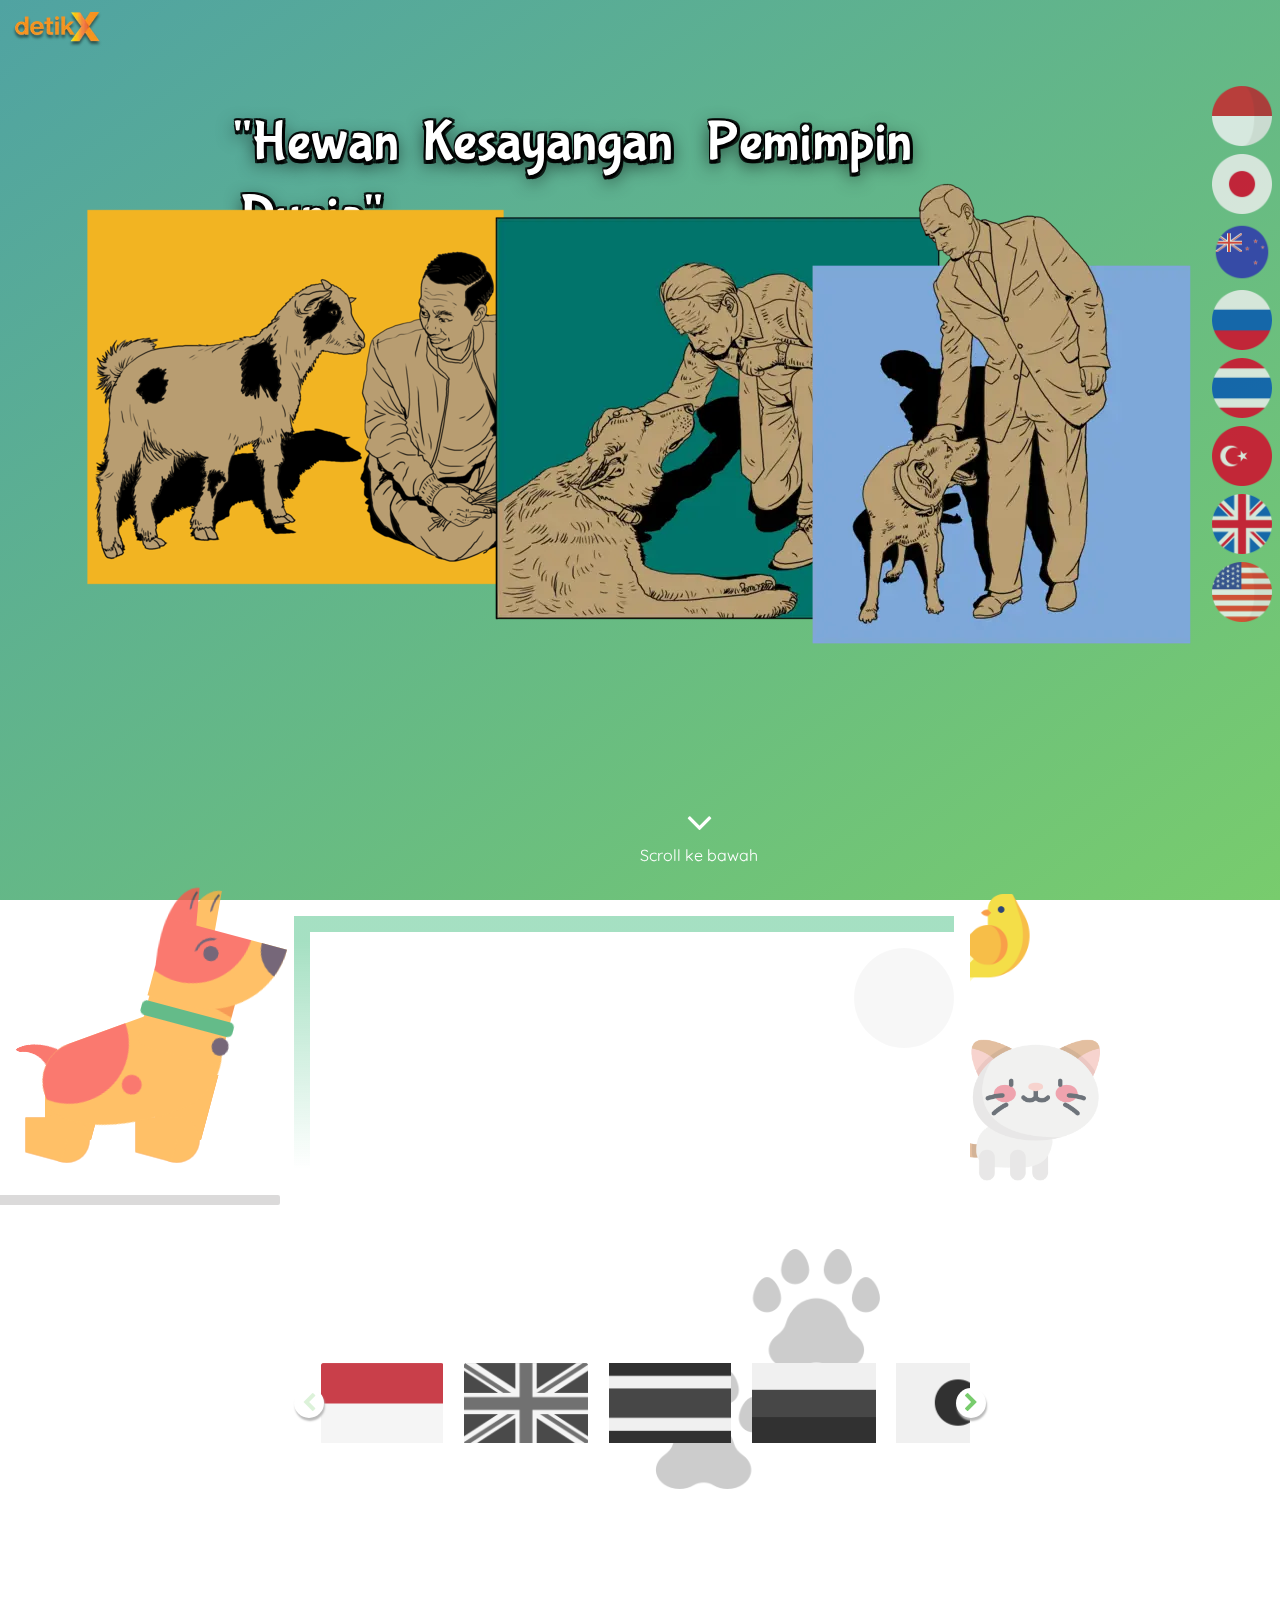
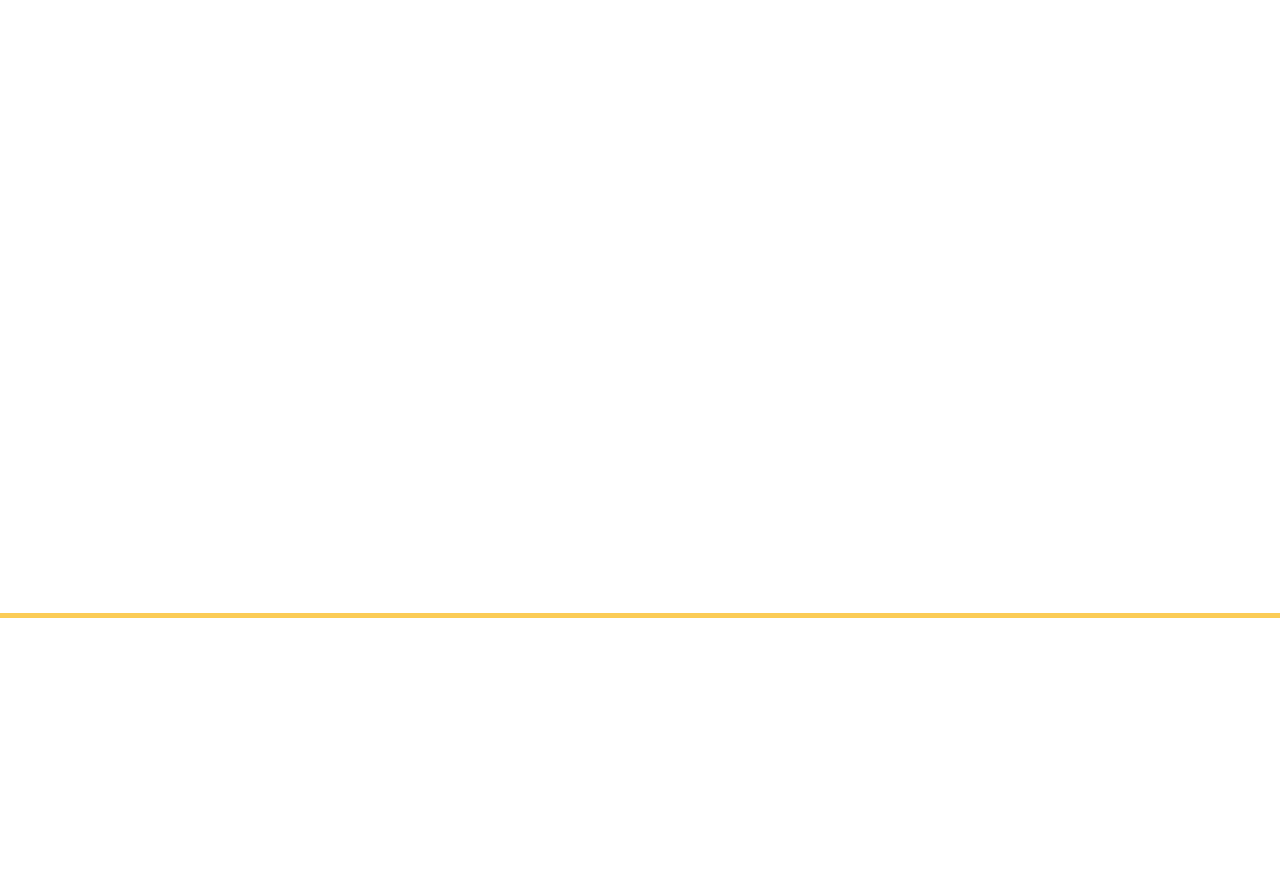
==== commit b1a218d4: "update" ====
--- a/index.html
+++ b/index.html
@@ -363,7 +363,8 @@
             
           </div>
           <div class="to-top">
-            <div class="slider slider-single">
+            <div class="slider slider-single wow animate__animated animate__fadeIn"
+            data-wow-delay="0.5s">
             
             </div>
           </div>
@@ -436,13 +437,9 @@
     </main>
 
     <script src="js/jquery-3.5.1.min.js"></script>
-    <!-- <script
-      src="https://cdnjs.cloudflare.com/ajax/libs/jquery-csv/1.0.21/jquery.csv.min.js"></script> -->
     <script src="js/bootstrap.min.js"></script>
     <script src="js/slick.min.js"></script>
     <script src="js/wow.min.js"></script>
-    <!-- <script src="js/chartmin.js"></script>
-    <script src="js/data.js"></script> -->
     <script src="js/app.js"></script>
 
     <!-- Start Alexa -->
--- a/sass/init.css
+++ b/sass/init.css
@@ -1 +1 @@
-﻿main,body{font-weight:400;box-sizing:border-box}h1{margin:0;padding:0}h1,p,li,div,table,h1,td,th,h2,h3{font-family:"Quicksand"}main{position:relative;overflow-x:hidden}@media screen and (max-width: 766px){main{margin-bottom:0px}}.share_icon{color:#000 !important}.share_icon>a{padding:5px 4px !important}.share_icon>a i{font-size:20px !important;line-height:25px !important}@media screen and (max-width: 766px){.share_icon>a{padding:0 !important}}#share{z-index:999 !important}.font-bold{font-weight:700}.font-big{font-size:42px}.font-super{font-size:47px}@media screen and (max-width: 766px){.font-super{font-size:50px}}.font-std{font-size:16px !important}.font-stdbig{font-size:24px}.vertical-top{vertical-align:top}.to-top{position:relative;z-index:20}.color-white{color:#fff}.color-soft{color:#ffde9c}.color-grey{color:gray}.firstletter::first-letter{float:left;font-weight:bold;margin-right:8px;font-size:60px;font-size:6rem;line-height:40px;line-height:4rem;height:4rem;text-transform:uppercase}.title-h1{position:absolute;left:5%;bottom:15%}.welcome{font-family:"Catamaran",sans-serif;font-weight:700}@media screen and (max-width: 766px){.welcome{right:0}}.welcome.text-pop-up-top{-webkit-animation:text-pop-up-top 2s cubic-bezier(0.25, 0.46, 0.45, 0.94) infinite alternate both;animation:text-pop-up-top 2s cubic-bezier(0.25, 0.46, 0.45, 0.94) infinite alternate both}@-webkit-keyframes text-pop-up-top{0%{-webkit-transform:translateY(0);transform:translateY(0);-webkit-transform-origin:50% 50%;transform-origin:50% 50%;text-shadow:none}100%{-webkit-transform:translateY(-50px);transform:translateY(-50px);-webkit-transform-origin:50% 50%;transform-origin:50% 50%;text-shadow:0 1px 0 #444,0 2px 0 #444,0 3px 0 #444,0 4px 0 #444,0 5px 0 #444,0 6px 0 #444,0 7px 0 #444,0 8px 0 #444,0 9px 0 #444,0 50px 30px rgba(0,0,0,.3)}}@keyframes text-pop-up-top{0%{-webkit-transform:translateY(0);transform:translateY(0);-webkit-transform-origin:50% 50%;transform-origin:50% 50%;text-shadow:none}100%{-webkit-transform:translateY(-50px);transform:translateY(-50px);-webkit-transform-origin:50% 50%;transform-origin:50% 50%;text-shadow:0 1px 0 #444,0 2px 0 #444,0 3px 0 #444,0 4px 0 #444,0 5px 0 #444,0 6px 0 #444,0 7px 0 #444,0 8px 0 #444,0 9px 0 #444,0 50px 30px rgba(0,0,0,.3)}}.welcome h1{font-size:72px;display:block;font-family:"Catamaran",sans-serif;font-weight:700;width:700px;color:#f7ce23}@media screen and (max-width: 766px){.welcome h1{font-size:40px;width:auto;text-align:center}}.slick-next,.slick-prev{background:#fff;width:30px;height:30px;box-shadow:1px 3px 2px #bbb;border-radius:50%}@media screen and (max-width: 766px){.slick-next,.slick-prev{top:100%}}.slick-next:hover,.slick-next:focus,.slick-prev:hover,.slick-prev:focus{color:#78cc6d;outline:none;background:#fff}.slick-next:before,.slick-prev:before{font-family:"FontAwesome";font-size:20px;text-align:center;color:#78cc6d;opacity:1}.slick-next{right:-16px;text-align:center}.slick-next:before{content:""}@media screen and (max-width: 766px){.slick-next{right:0}}.slick-prev{left:-16px;z-index:1}.slick-prev::before{content:""}@media screen and (max-width: 766px){.slick-prev{left:0}}.preloader{position:fixed;top:0;bottom:0;left:0;right:0;z-index:999999;background:#000}.preloader .waiting{position:absolute;transform:translate(-50%, -50%);left:50%;top:50%}.preloader .animate{-webkit-animation-duration:1.5s;animation-duration:1.5s;-webkit-animation-fill-mode:both;animation-fill-mode:both;-webkit-animation-timing-function:linear;animation-timing-function:linear;animation-iteration-count:infinite;-webkit-animation-iteration-count:infinite;-webkit-animation-name:bounce;animation-name:bounce}@-webkit-keyframes bounce{0%,100%{-webkit-transform:translateX(0)}50%{-webkit-transform:translateX(-10px)}}@keyframes bounce{0%,100%{transform:translateX(0)}50%{transform:translateX(-10px)}}.preloader .bounce{-webkit-animation-name:bounce;animation-name:bounce}.source{padding:32px 0}@media screen and (max-width: 766px){.source{padding:32px}}.source li,.source a{color:#000;font-style:italic}.scroll-down{position:absolute;left:50%;bottom:0;z-index:20;transform:translate(0, -50%)}@media screen and (max-width: 766px){.scroll-down{transform:translate(-50%, -50%)}}.close_{position:absolute;right:8px;top:8px;width:30px;height:30px;border-radius:50%;background:#fff;text-align:center;cursor:pointer;z-index:43;padding-top:2px;transition:.3s}.close_:hover{background:#000}.close_:hover i{color:#fff}.close_ i{font-size:22px}.wrap-detik{width:660px;margin:0 auto;display:block;position:relative}@media screen and (max-width: 766px){.wrap-detik{width:auto;margin:0 8px}}.scroll-down{cursor:pointer;color:#fff}/*# sourceMappingURL=init.css.map */
+﻿main,body{font-weight:400;box-sizing:border-box}h1{margin:0;padding:0}h1,p,li,div,table,h1,td,th,h2,h3{font-family:"Quicksand"}h1,h2,h3,h4,h5,h6,.body_text blockquote.sisip{font-family:"Quicksand" !important}main{position:relative;overflow-x:hidden}@media screen and (max-width: 766px){main{margin-bottom:0px}}.share_icon{color:#000 !important}.share_icon>a{padding:5px 4px !important}.share_icon>a i{font-size:20px !important;line-height:25px !important}@media screen and (max-width: 766px){.share_icon>a{padding:0 !important}}#share{z-index:999 !important}.font-bold{font-family:"Quicksand",serif;font-weight:700}.font-big{font-size:42px}.font-super{font-size:47px}@media screen and (max-width: 766px){.font-super{font-size:50px}}.font-std{font-size:16px !important}.font-stdbig{font-size:24px}.vertical-top{vertical-align:top}.to-top{position:relative;z-index:20}.color-white{color:#fff}.color-soft{color:#ffde9c}.color-grey{color:gray}.firstletter::first-letter{float:left;font-weight:bold;margin-right:8px;font-size:60px;font-size:6rem;line-height:40px;line-height:4rem;height:4rem;text-transform:uppercase}.title-h1{position:absolute;left:5%;bottom:15%}.welcome{font-family:"Catamaran",sans-serif;font-weight:700}@media screen and (max-width: 766px){.welcome{right:0}}.welcome.text-pop-up-top{-webkit-animation:text-pop-up-top 2s cubic-bezier(0.25, 0.46, 0.45, 0.94) infinite alternate both;animation:text-pop-up-top 2s cubic-bezier(0.25, 0.46, 0.45, 0.94) infinite alternate both}@-webkit-keyframes text-pop-up-top{0%{-webkit-transform:translateY(0);transform:translateY(0);-webkit-transform-origin:50% 50%;transform-origin:50% 50%;text-shadow:none}100%{-webkit-transform:translateY(-50px);transform:translateY(-50px);-webkit-transform-origin:50% 50%;transform-origin:50% 50%;text-shadow:0 1px 0 #444,0 2px 0 #444,0 3px 0 #444,0 4px 0 #444,0 5px 0 #444,0 6px 0 #444,0 7px 0 #444,0 8px 0 #444,0 9px 0 #444,0 50px 30px rgba(0,0,0,.3)}}@keyframes text-pop-up-top{0%{-webkit-transform:translateY(0);transform:translateY(0);-webkit-transform-origin:50% 50%;transform-origin:50% 50%;text-shadow:none}100%{-webkit-transform:translateY(-50px);transform:translateY(-50px);-webkit-transform-origin:50% 50%;transform-origin:50% 50%;text-shadow:0 1px 0 #444,0 2px 0 #444,0 3px 0 #444,0 4px 0 #444,0 5px 0 #444,0 6px 0 #444,0 7px 0 #444,0 8px 0 #444,0 9px 0 #444,0 50px 30px rgba(0,0,0,.3)}}.welcome h1{font-size:72px;display:block;font-family:"Catamaran",sans-serif;font-weight:700;width:700px;color:#f7ce23}@media screen and (max-width: 766px){.welcome h1{font-size:40px;width:auto;text-align:center}}.slick-next,.slick-prev{background:#fff;width:30px;height:30px;box-shadow:1px 3px 2px #bbb;border-radius:50%}@media screen and (max-width: 766px){.slick-next,.slick-prev{top:100%}}.slick-next:hover,.slick-next:focus,.slick-prev:hover,.slick-prev:focus{color:#78cc6d;outline:none;background:#fff}.slick-next:before,.slick-prev:before{font-family:"FontAwesome";font-size:20px;text-align:center;color:#78cc6d;opacity:1}.slick-next{right:-16px;text-align:center}.slick-next:before{content:""}@media screen and (max-width: 766px){.slick-next{right:0}}.slick-prev{left:-16px;z-index:1}.slick-prev::before{content:""}@media screen and (max-width: 766px){.slick-prev{left:0}}.preloader{position:fixed;top:0;bottom:0;left:0;right:0;z-index:999999;background:#000}.preloader .waiting{position:absolute;transform:translate(-50%, -50%);left:50%;top:50%}.preloader .animate{-webkit-animation-duration:1.5s;animation-duration:1.5s;-webkit-animation-fill-mode:both;animation-fill-mode:both;-webkit-animation-timing-function:linear;animation-timing-function:linear;animation-iteration-count:infinite;-webkit-animation-iteration-count:infinite;-webkit-animation-name:bounce;animation-name:bounce}@-webkit-keyframes bounce{0%,100%{-webkit-transform:translateX(0)}50%{-webkit-transform:translateX(-10px)}}@keyframes bounce{0%,100%{transform:translateX(0)}50%{transform:translateX(-10px)}}.preloader .bounce{-webkit-animation-name:bounce;animation-name:bounce}.source{padding:32px 0}@media screen and (max-width: 766px){.source{padding:32px}}.source li,.source a{color:#000;font-style:italic}.scroll-down{position:absolute;left:50%;bottom:0;z-index:20;transform:translate(0, -50%)}@media screen and (max-width: 766px){.scroll-down{transform:translate(-50%, -50%)}}.close_{position:absolute;right:8px;top:8px;width:30px;height:30px;border-radius:50%;background:#fff;text-align:center;cursor:pointer;z-index:43;padding-top:2px;transition:.3s}.close_:hover{background:#000}.close_:hover i{color:#fff}.close_ i{font-size:22px}.wrap-detik{width:660px;margin:0 auto;display:block;position:relative}@media screen and (max-width: 766px){.wrap-detik{width:auto;margin:0 8px}}.scroll-down{cursor:pointer;color:#fff}/*# sourceMappingURL=init.css.map */
--- a/sass/style.css
+++ b/sass/style.css
@@ -1 +1 @@
-﻿@import"https://fonts.googleapis.com/css?family=Quicksand:400,700,900";@import"https://fonts.googleapis.com/css?family=Bubblegum+Sans";body{background:transparent}main{background:transparent}section{position:relative;background-color:transparent;padding:32px 0;z-index:60}section h2{text-align:left}@keyframes lab_round{0%{transform:rotateZ(0deg)}100%{transform:rotateZ(359deg)}}.banner{height:100vh;position:relative;padding:0}@media screen and (min-width: 1440px){.banner{height:80vh}}@media screen and (max-width: 766px){.banner{height:100vh}}.banner .sumbers{font-size:12px}.banner .sumbers a{color:#fff}.banner__titlex{position:absolute;left:50%;top:20%;transform:translate(-50%, -50%);color:#fff;width:65%}@media screen and (min-width: 1440px){.banner__titlex{top:15%;width:62%}}@media screen and (max-width: 766px){.banner__titlex{transform:initial;left:initial;width:100%;top:13%}}.banner__titlex h2{margin:0;font-size:62px;padding:0;color:#fff;text-shadow:0 .1em 20px rgba(0,0,0,.8),.05em -0.03em 0 rgba(0,0,0,.8),.05em .005em 0 rgba(0,0,0,.8),0em .08em 0 rgba(0,0,0,.8),.05em .08em 0 rgba(0,0,0,.8),0px -0.03em 0 rgba(0,0,0,.8),-0.03em -0.03em 0 rgba(0,0,0,.8),-0.03em .08em 0 rgba(0,0,0,.8),-0.03em 0 0 rgba(0,0,0,.8)}@media screen and (min-width: 1440px){.banner__titlex h2{width:62vw;text-align:center;font-size:85px}}@media screen and (max-width: 766px){.banner__titlex h2{line-height:50px;font-size:42px;width:100%}}.banner__titlex h2 span{transform:scale(0.9);display:inline-block}.banner__titlex h2 span:first-child{animation:bop 1s cubic-bezier(0.175, 0.885, 0.32, 1.275) forwards infinite alternate}.banner__titlex h2 span:last-child,.banner__titlex h2 span:nth-child(3){animation:bopB 1s .2s cubic-bezier(0.175, 0.885, 0.32, 1.275) forwards infinite alternate;margin-left:8px}@keyframes bop{0%{transform:scale(0.9)}50%,100%{transform:scale(1)}}@keyframes bopB{0%{transform:scale(0.9)}80%,100%{transform:scale(1) rotateZ(-3deg)}}.banner__image{width:100%;height:100%}.banner__image img{width:100%;height:100%;object-fit:cover}.banner .tops86{top:86px}@media screen and (max-width: 766px){.banner .tops86{height:95vh;top:60px}}.banner__img{position:absolute}@media screen and (max-width: 766px){.banner__img .eya__img{width:35px;display:inline-block}}@media screen and (max-width: 766px){.banner__img .eya__img img{width:100%}}.banner__img.eya{width:60px;height:auto;right:8px;opacity:.8}@media screen and (max-width: 766px){.banner__img.eya{width:50%;top:30%;height:auto;right:initial;left:8px;display:block}}.banner__img.eya img{width:100%;height:100%;margin-bottom:8px;object-fit:contain}@media screen and (min-width: 1440px){.banner__img.eya{right:15%}}.banner__img.one{left:0}@media screen and (min-width: 1440px){.banner__img.one{left:8%}}@media screen and (max-width: 766px){.banner__img.one{left:-20%;bottom:0;z-index:9}}.banner__img.two{left:30%}@media screen and (min-width: 1440px){.banner__img.two{left:31%}}@media screen and (max-width: 766px){.banner__img.two{left:-102px;width:100%;display:none;top:91px}}.banner__img.three{right:-5%}@media screen and (min-width: 1440px){.banner__img.three{right:14%}}@media screen and (max-width: 766px){.banner__img.three{right:-105px;width:100%;top:110px}}.banner__img img{width:100%;height:100%;object-fit:contain}@media screen and (max-width: 766px){.banner__img img{object-fit:cover}}:root{--color-fur: #ffb141;--color-fur-dark: #F5832C;--color-spot: #F9584C;--color-snout: #544258;--color-collar: #3EAB6C;--duration: .7s;--semi-duration: calc(var(--duration) / 2);--easing: cubic-bezier(.5, 0, .5, 1);--stagger: calc(-1 * var(--semi-duration) / 2)}.paragraph{font-size:18px;position:relative}.paragraph__helping{position:absolute;top:-16px;left:-16px;width:100%;height:100%;bottom:16px;right:16px;z-index:-1;background:linear-gradient(to bottom, rgba(76, 193, 134, 0.5) 10%, transparent)}.paragraph .haha{z-index:1;height:300px;width:300px;display:flex;justify-content:center;align-items:center}.paragraph .haha .neck{width:50%;height:100px;right:-5px;bottom:calc(100% - 10px);transform-origin:center bottom;transform:rotate(15deg);z-index:2}.paragraph .haha .neck>.fur{border-bottom-left-radius:10px;height:100%;width:100%}.paragraph .haha .neck>.fur:before{content:"";position:absolute;top:0;right:0;height:50px;width:100%;background-color:var(--color-fur-dark);z-index:1;transform-origin:right bottom;transform:rotate(15deg)}.paragraph .haha .collar{width:calc(100% + 10px);height:15%;background-color:var(--color-collar);left:-5px;bottom:30px;border-radius:5px;animation:collar var(--semi-duration) calc(var(--semi-duration) / 4) infinite;z-index:2}@keyframes collar{from,to{transform:none}50%{transform:translateY(-25%)}}.paragraph .haha .collar:after{content:"";width:18%;height:120%;border-radius:50%;background:var(--color-snout);position:absolute;right:0%;top:110%;transform-origin:center top;animation:tag var(--semi-duration) infinite both}@keyframes tag{from,to{transform:rotate(-15deg)}50%{transform:rotate(-15deg) scaleY(1.5)}}.paragraph .haha .head{height:80%;width:145%;left:-2%;bottom:50%;transform-origin:left center;z-index:2;animation:head var(--semi-duration) calc(var(--semi-duration) / 4) infinite}@keyframes head{from,to{transform:rotate(-10deg)}50%{transform:rotate(-15deg)}}.paragraph .haha .head>.fur{height:100%;width:100%;border-bottom-right-radius:80px}.paragraph .haha .head>.fur:before{content:"";position:absolute;top:-80%;left:-30%;width:100%;height:0;padding-top:100%;background-color:var(--color-spot);z-index:1;border-radius:50%}.paragraph .haha .snout{--color: var(--color-snout);width:25%;height:0;padding-top:25%;background-color:var(--color);top:0;right:-5px;border-bottom-left-radius:100%;z-index:1}.paragraph .haha .ears{bottom:40%;height:100%;width:30%;left:0;z-index:-1}.paragraph .haha .ear{--color: var(--color-spot);width:100%;height:100%;bottom:0;left:0;transform-origin:left bottom;transform:rotate(-10deg);animation:ear-front calc(var(--duration) / 2) infinite}@keyframes ear-front{50%{transform:rotate(-15deg)}}.paragraph .haha .ear:before{content:"";position:absolute;height:25px;width:15px;z-index:2;top:-2px;right:-7px;border-top-left-radius:100%;border-width:2px;border-color:transparent;border-style:solid;border-left:2px solid var(--color-snout);transform-origin:bottom left;animation:ear-mark var(--semi-duration) calc(-1 * var(--semi-duration)) infinite}@keyframes ear-mark{from,to{transform:rotate(0deg)}50%{transform:rotate(25deg)}}.paragraph .haha .ear>.fur{border-top-left-radius:100%;height:100%;width:100%}.paragraph .haha .ear:nth-child(2){left:15px;bottom:5px;transform:rotate(-5deg);--color: var(--color-fur);z-index:-1;animation:ear-back calc(var(--duration) / 2) infinite both}@keyframes ear-back{from,to{transform:rotate(0deg)}50%{transform:rotate(-10deg)}}.paragraph .haha .eye{--size: 6%;--color: var(--color-snout);width:var(--size);height:0;padding:var(--size);left:35%;top:20%;border-radius:50%;background-color:var(--color);z-index:1}.paragraph .haha .eye:before{content:"";position:absolute;top:0;left:0;width:100%;height:100%;border-radius:50%;background-color:var(--color);z-index:1}.paragraph .haha .eye:after{content:"";width:100%;height:100%;position:absolute;left:-50%;top:-50%;border-top-left-radius:100%;border-width:2px;border-color:var(--color);border-style:solid;border-bottom-color:var(--color-spot);border-right-color:var(--color-spot);transform:scale(1.25);z-index:0}.paragraph .haha .torso{width:56.6666666667%;height:33.3333333333%;animation:torso var(--semi-duration) both infinite}@keyframes torso{from,to{transform:none}50%{transform:translateY(15%)}}.paragraph .haha .torso>.fur{height:100%;width:185px;border-top-left-radius:40px;transform-origin:left center;transform:rotate(-20deg) translateY(10px);z-index:1}.paragraph .haha .torso>.fur:after{height:100%;width:100%;border-bottom-left-radius:200px 85px;border-bottom-right-radius:100px}.paragraph .haha .torso>.legs{position:absolute;top:0;left:0;width:100%;height:100%}.paragraph .haha .torso .spot{width:120px;height:120px;bottom:40px;left:-20px;border-radius:50%;background-color:var(--color-spot);z-index:1;animation:spot var(--duration) calc(-1 * var(--semi-duration)) both infinite}@keyframes spot{from,66%,to{transform:none}33%{transform:translateX(10px)}}.paragraph .haha .torso .spot:after{content:"";height:20px;width:20px;border-radius:50%;background-color:inherit;position:absolute;bottom:-10px;right:5px}.paragraph .haha .torso>.tail{--color: var(--color-spot);bottom:calc(100% - 15px);left:0;transform-origin:center bottom;transform:rotate(-45deg)}.paragraph .haha .tail{height:15px;width:20px;background-color:var(--color);border-top-right-radius:10px 100%;border-top-left-radius:10px 100%;animation:tail var(--semi-duration) infinite}@keyframes tail{from,to{transform:rotate(-45deg) translateX(-15%)}50%{transform:rotate(-25deg) translateX(15%)}}.paragraph .haha .tail>.tail{bottom:calc(90%);transform-origin:bottom left;transform:rotate(-10deg) translateY(50%) scaleX(0.8) scaleY(0.9);animation:tail-inner var(--semi-duration) var(--stagger) infinite}@keyframes tail-inner{from,to{transform:rotate(-10deg) translateY(50%) scaleX(0.8) scaleY(0.9)}50%{transform:rotate(5deg) translateY(50%) scaleX(0.8) scaleY(0.9)}}.paragraph .haha .legs>.leg{bottom:5px;--color: var(--color-fur)}.paragraph .haha .legs>.leg:nth-child(1),.paragraph .haha .legs .leg:nth-child(3){right:15px}.paragraph .haha .legs>.leg:nth-child(3),.paragraph .haha .legs>.leg:nth-child(4){--color: var(--color-fur-dark);z-index:-1}.paragraph .haha .legs>.leg:nth-child(1),.paragraph .haha .legs .leg:nth-child(4){--delay: 0s}.paragraph .haha .legs>.leg:nth-child(2),.paragraph .haha .legs>.leg:nth-child(3){--delay: calc(-1 * var(--duration) / 2 ) }.paragraph .haha .legs>.leg:nth-child(2){left:0}.paragraph .haha .legs>.leg:nth-child(4){left:0}.paragraph .haha .leg{position:absolute;height:65px;width:45px;background-color:var(--color);transform-origin:center 5px;animation:leg infinite var(--duration) var(--delay, 0s)}.paragraph .haha .leg>.leg-inner{animation:leg-inner infinite var(--duration) calc(var(--delay));transform:rotate(90deg)}@keyframes leg-inner{from,to{transform:none}33%{transform:rotate(70deg)}76%{transform:none}}@keyframes leg{from,to{transform:none}33%{transform:rotate(-55deg)}66%{transform:rotate(-20deg)}}.paragraph .haha .leg>.fur{width:144.4444444444%;height:100%}.paragraph .haha .leg>.fur:after{width:45px;bottom:0;top:initial;transform:rotate(15deg)}.paragraph .haha .fur{position:absolute;overflow:hidden}.paragraph .haha .fur:after{content:"";position:absolute;width:100%;height:150%;top:0;left:0;background-color:var(--color, var(--color-fur));transform-origin:center bottom}.paragraph .haha .leg-inner{position:absolute;height:65%;width:100%;top:calc(100%);transform-origin:center top}.paragraph .haha .leg-inner:before{content:"";width:45px;height:45px;background-color:var(--color);position:absolute;border-radius:50%;top:-22.5px}.paragraph .haha .leg-inner>.fur{width:100%;height:100%;position:absolute;top:0;left:0;overflow:hidden}.paragraph .haha .leg-inner>.fur:after{content:"";position:absolute;width:100%;height:150%;top:0;left:0;background-color:var(--color);transform-origin:center top;transform:rotate(15deg)}.paragraph .haha *{position:absolute;will-change:transform}.paragraph .haha:before{content:"";position:absolute;bottom:13.3333333333%;left:0;width:100%;height:3.3333333333%;background-color:#d3d1d1;border-radius:2px;animation:shadow calc(1 * var(--semi-duration)) infinite}@keyframes shadow{from,to{transform:scaleX(0.75)}45%,55%{transform:scaleX(0.5)}}.contentx{background:#fff;padding:24px;position:relative;z-index:5}.contentx::before{content:"";position:absolute;top:16px;width:100px;height:100px;background:rgba(0,0,0,.03);border-radius:50%;right:16px}.slider-single h3{line-height:10rem}.js .slider-single>div:nth-child(1n+2){display:none}.js .slider-single.slick-initialized>div:nth-child(1n+2){display:block}h3{background:#f0f0f0;color:#3498db;font-size:2.25rem;margin:.5rem;padding:2%;position:relative;text-align:center}.slider-single h3{line-height:10rem}.slider-nav h3::before{content:"";display:block;padding-top:75%}.slider-nav h3 span{position:absolute;top:50%;left:50%;transform:translate(-50%, -50%)}.slider-nav .slick-slide{cursor:pointer}.slick-slide.is-active h3{color:#c00;background-color:#fff}.to-up{cursor:pointer;color:#fff}.credit{border-top:5px solid #fbcc56;text-align:center;margin:0 auto;display:block}.credit .wrapings{display:block;width:50%;margin:0 auto 4px}@media screen and (max-width: 766px){.credit .wrapings{width:100%}}.credit .name,.credit .jobdesc{color:#fff;display:inline-block;vertical-align:top}@media screen and (max-width: 766px){.credit .name,.credit .jobdesc{font-size:14px}}.credit .name{text-align:left;width:45%;font-size:18px;font-weight:bold;vertical-align:middle}@media screen and (max-width: 766px){.credit .name{font-size:16px}}.credit .jobdesc{text-align:right;width:45%;font-size:15px;margin-right:16px;vertical-align:middle}@media screen and (max-width: 766px){.credit .jobdesc{font-size:14px}}#nav{display:none !important}#logo{display:none !important}.gradient{position:fixed;overflow:hidden;z-index:9;top:0;bottom:0;left:0;width:100%;height:100%;background:linear-gradient(to bottom right, #50a3a2 0%, #78cc6d 100%) !important;right:0}.gradient .bg-bubbles{position:absolute;top:0;left:0;width:100%;height:100%}.gradient .bg-bubbles li{position:absolute;list-style:none;display:block;width:80px;height:80px;background-color:rgba(255,255,255,.1);bottom:-320px;animation:square 50s infinite;transition-timing-function:linear;border-radius:4px}.gradient .bg-bubbles li:nth-child(1){left:10%}.gradient .bg-bubbles li:nth-child(2){left:20%;width:160px;height:160px;animation-delay:2s;animation-duration:34s}.gradient .bg-bubbles li:nth-child(3){left:25%;animation-delay:4s}.gradient .bg-bubbles li:nth-child(4){left:40%;width:120px;height:120px;animation-duration:44s}.gradient .bg-bubbles li:nth-child(5){left:70%}.gradient .bg-bubbles li:nth-child(6){left:80%;width:240px;height:240px;animation-delay:3s}.gradient .bg-bubbles li:nth-child(6) img{width:100%;height:100%;object-fit:contain}.gradient .bg-bubbles li:nth-child(7){left:32%;width:320px;height:320px;animation-delay:7s}.gradient .bg-bubbles li:nth-child(8){left:55%;width:40px;height:40px;-webkit-animation-delay:15s;animation-delay:15s;-webkit-animation-duration:80s;animation-duration:80s}.gradient .bg-bubbles li:nth-child(9){left:25%;width:20px;height:20px;animation-delay:2s;animation-duration:80s}.gradient .bg-bubbles li:nth-child(10){left:90%;width:320px;height:320px;animation-delay:22s}@keyframes square{0%{-webkit-transform:translateY(0);transform:translateY(0)}100%{-webkit-transform:translateY(-1500px) rotate(600deg);transform:translateY(-1500px) rotate(600deg)}}.semua ::-webkit-scrollbar{width:7px}.semua ::-webkit-scrollbar-track{border-radius:10px}.semua ::-webkit-scrollbar-thumb{background:#7f7f7f;border-radius:3px}.semua ::-webkit-scrollbar-thumb:hover{background:#a9a9a9}.semua .slider{margin-top:32px}@media screen and (max-width: 766px){.semua .slider-single{margin-top:42px}}.semua .flag-img{width:100%;height:80px;filter:grayscale(1)}.semua .flag-img img{width:100%;height:100%;object-fit:contain}.semua .pemimpin-content{height:640px !important}@media screen and (max-width: 766px){.semua .pemimpin-content{height:auto !important}}.semua .pemimpin-content.slick-slide{margin:0 !important}.semua .pemimpin-content .wraping{display:block;height:100%}.semua .pemimpin-content .wraping .foto{display:inline-block;width:40%;border-radius:4px;vertical-align:top;position:relative;box-shadow:rgba(0,0,0,.19) 0px 10px 20px,rgba(0,0,0,.23) 0px 6px 6px;background:#fff;z-index:89;height:100%}@media screen and (max-width: 766px){.semua .pemimpin-content .wraping .foto{display:block;width:100%;height:80vh}}.semua .pemimpin-content .wraping .foto .helping__abs{position:absolute;bottom:0;right:-12px;z-index:1;opacity:.15;width:250px;height:auto}.semua .pemimpin-content .wraping .foto .helping__abs img{width:100%;height:100%;object-fit:contain}.semua .pemimpin-content .wraping .foto__helping{position:absolute;top:-16px;left:-16px;width:100%;height:100%;bottom:16px;right:16px;z-index:1;background:linear-gradient(to bottom, rgba(76, 193, 134, 0.5) 10%, transparent)}.semua .pemimpin-content .wraping .foto .helping{position:absolute;z-index:12;left:0;right:0;background:transparent;padding:8px}@media screen and (max-width: 766px){.semua .pemimpin-content .wraping .foto .helping h2{font-size:1.7rem}}.semua .pemimpin-content .wraping .foto .helping ul{display:block;list-style-type:none;padding:0}.semua .pemimpin-content .wraping .foto .helping ul li{text-align:center;display:inline-block;color:#4aa14d;font-weight:700}.semua .pemimpin-content .wraping .foto .helping ul li:last-child::after{content:""}.semua .pemimpin-content .wraping .foto .helping ul li::after{content:"";font-size:6px;margin:0 4px;font-family:"fontAwesome";vertical-align:middle}.semua .pemimpin-content .wraping .foto .image{width:100%;height:360px;position:relative}.semua .pemimpin-content .wraping .foto .image img{width:100%;height:100%;object-fit:cover;border-radius:4px 4px 0 0}.semua .pemimpin-content .wraping .isi{display:inline-block;width:60%;border-radius:0 5px 5px 0;position:absolute;background:#fff;top:16px;overflow:auto;bottom:16px;padding:16px}.semua .pemimpin-content .wraping .isi__animasi{position:absolute !important;right:16px;bottom:16px;opacity:.05;z-index:1 !important}.semua .pemimpin-content .wraping .isi p,.semua .pemimpin-content .wraping .isi div{font-size:18px;position:relative;z-index:20}.semua .pemimpin-content .wraping .isi__img{width:75%;height:auto;margin:0 auto 8px}.semua .pemimpin-content .wraping .isi__img img{width:100%;height:100%;object-fit:contain}@media screen and (max-width: 766px){.semua .pemimpin-content .wraping .isi__img{width:100%}}@media screen and (max-width: 766px){.semua .pemimpin-content .wraping .isi{display:block;width:100%;margin-top:24px;position:relative;box-shadow:rgba(0,0,0,.19) 0px 10px 20px,rgba(0,0,0,.23) 0px 6px 6px;border-radius:0px}}.semua .slick-slide.is-active.flag-img{filter:grayscale(0)}.dog{position:absolute;bottom:-60px;left:-50%;opacity:.8}@media screen and (max-width: 766px){.dog{display:none}}.dog img{width:100%;height:100%;object-fit:contain}.to-top-opt{color:#fff;cursor:pointer;transition:.3s;width:150px;margin:0 auto;display:block}.to-top-opt:hover{color:#ececec}.birds{position:absolute;top:-38px;right:-63px;width:110px;height:auto}@media screen and (max-width: 766px){.birds{top:-60px;right:0}}.birds img{width:100%;height:100%;object-fit:contain}.petshoop{position:absolute;top:0;right:0;width:200px;height:auto;opacity:.8}@media screen and (max-width: 766px){.petshoop{display:none}}.petshoop img{width:100%;height:100%;object-fit:contain}.cats{position:absolute;bottom:0;right:-130px;width:150px;height:auto;opacity:.8;animation:MoveUpDown 2.5s linear infinite}@media screen and (max-width: 766px){.cats{display:none}}.cats img{width:100%;height:100%;object-fit:contain}@keyframes MoveUpDown{0%,100%{right:-120px}50%{right:-100px}}.pembukaan{position:relative}.pembukaan__img{position:absolute;top:0;left:50%;opacity:.2;width:240px;z-index:1}@media screen and (max-width: 766px){.pembukaan__img{width:120px}}.pembukaan__img img{width:100%;height:100%;object-fit:contain}.logo-detik{position:absolute;left:12px;top:12px;z-index:999;width:90px}.logo-detik img{width:100%;height:100%;object-fit:contain}@media screen and (max-width: 766px){.logo-detik{top:12px;left:50%;width:80px;transform:translate(-50%, 0px)}}.bubbles{font-family:"Bubblegum Sans"}.font-hewan{font-size:32px}/*# sourceMappingURL=style.css.map */
+﻿@import"https://fonts.googleapis.com/css?family=Quicksand:400,700,900";@import"https://fonts.googleapis.com/css?family=Bubblegum+Sans";body{background:transparent}main{background:transparent}section{position:relative;background-color:transparent;padding:32px 0;z-index:60}section h2{text-align:left}@keyframes lab_round{0%{transform:rotateZ(0deg)}100%{transform:rotateZ(359deg)}}.banner{height:100vh;position:relative;padding:0}@media screen and (min-width: 1440px){.banner{height:80vh}}@media screen and (max-width: 766px){.banner{height:100vh}}.banner .sumbers{font-size:12px}.banner .sumbers a{color:#fff}.banner__titlex{position:absolute;left:50%;top:20%;transform:translate(-50%, -50%);color:#fff;width:65%}@media screen and (min-width: 1440px){.banner__titlex{top:15%;width:62%}}@media screen and (max-width: 766px){.banner__titlex{transform:initial;left:initial;width:100%;top:13%}}.banner__titlex h2{margin:0;font-size:62px;padding:0;color:#fff;text-shadow:0 .1em 20px rgba(0,0,0,.8),.05em -0.03em 0 rgba(0,0,0,.8),.05em .005em 0 rgba(0,0,0,.8),0em .08em 0 rgba(0,0,0,.8),.05em .08em 0 rgba(0,0,0,.8),0px -0.03em 0 rgba(0,0,0,.8),-0.03em -0.03em 0 rgba(0,0,0,.8),-0.03em .08em 0 rgba(0,0,0,.8),-0.03em 0 0 rgba(0,0,0,.8)}.banner__titlex h2 span{font-size:inherit}@media screen and (min-width: 1440px){.banner__titlex h2{width:62vw;text-align:center;font-size:85px}}@media screen and (max-width: 766px){.banner__titlex h2{line-height:50px;font-size:42px;width:100%}}.banner__titlex h2 span{transform:scale(0.9);display:inline-block}.banner__titlex h2 span:first-child{animation:bop 1s cubic-bezier(0.175, 0.885, 0.32, 1.275) forwards infinite alternate}.banner__titlex h2 span:last-child,.banner__titlex h2 span:nth-child(3){animation:bopB 1s .2s cubic-bezier(0.175, 0.885, 0.32, 1.275) forwards infinite alternate;margin-left:8px}@keyframes bop{0%{transform:scale(0.9)}50%,100%{transform:scale(1)}}@keyframes bopB{0%{transform:scale(0.9)}80%,100%{transform:scale(1) rotateZ(-3deg)}}.banner__image{width:100%;height:100%}.banner__image img{width:100%;height:100%;object-fit:cover}.banner .tops86{top:86px}@media screen and (max-width: 766px){.banner .tops86{height:95vh;top:60px}}.banner__img{position:absolute}@media screen and (max-width: 766px){.banner__img .eya__img{width:35px;display:inline-block}}@media screen and (max-width: 766px){.banner__img .eya__img img{width:100%}}.banner__img.eya{width:60px;height:auto;right:8px;opacity:.8}@media screen and (max-width: 766px){.banner__img.eya{width:50%;top:30%;height:auto;right:initial;left:8px;display:block}}.banner__img.eya img{width:100%;height:100%;margin-bottom:8px;object-fit:contain}@media screen and (min-width: 1440px){.banner__img.eya{right:15%}}.banner__img.one{left:0}@media screen and (min-width: 1440px){.banner__img.one{left:8%}}@media screen and (max-width: 766px){.banner__img.one{left:-20%;bottom:0;z-index:9}}.banner__img.two{left:30%}@media screen and (min-width: 1440px){.banner__img.two{left:31%}}@media screen and (max-width: 766px){.banner__img.two{left:-102px;width:100%;display:none;top:91px}}.banner__img.three{right:-5%}@media screen and (min-width: 1440px){.banner__img.three{right:14%}}@media screen and (max-width: 766px){.banner__img.three{right:-105px;width:100%;top:110px}}.banner__img img{width:100%;height:100%;object-fit:contain}@media screen and (max-width: 766px){.banner__img img{object-fit:cover}}:root{--color-fur: #ffb141;--color-fur-dark: #F5832C;--color-spot: #F9584C;--color-snout: #544258;--color-collar: #3EAB6C;--duration: .7s;--semi-duration: calc(var(--duration) / 2);--easing: cubic-bezier(.5, 0, .5, 1);--stagger: calc(-1 * var(--semi-duration) / 2)}.paragraph{font-size:18px;position:relative}.paragraph__helping{position:absolute;top:-16px;left:-16px;width:100%;height:100%;bottom:16px;right:16px;z-index:-1;background:linear-gradient(to bottom, rgba(76, 193, 134, 0.5) 10%, transparent)}.paragraph .haha{z-index:1;height:300px;width:300px;display:flex;justify-content:center;align-items:center}.paragraph .haha .neck{width:50%;height:100px;right:-5px;bottom:calc(100% - 10px);transform-origin:center bottom;transform:rotate(15deg);z-index:2}.paragraph .haha .neck>.fur{border-bottom-left-radius:10px;height:100%;width:100%}.paragraph .haha .neck>.fur:before{content:"";position:absolute;top:0;right:0;height:50px;width:100%;background-color:var(--color-fur-dark);z-index:1;transform-origin:right bottom;transform:rotate(15deg)}.paragraph .haha .collar{width:calc(100% + 10px);height:15%;background-color:var(--color-collar);left:-5px;bottom:30px;border-radius:5px;animation:collar var(--semi-duration) calc(var(--semi-duration) / 4) infinite;z-index:2}@keyframes collar{from,to{transform:none}50%{transform:translateY(-25%)}}.paragraph .haha .collar:after{content:"";width:18%;height:120%;border-radius:50%;background:var(--color-snout);position:absolute;right:0%;top:110%;transform-origin:center top;animation:tag var(--semi-duration) infinite both}@keyframes tag{from,to{transform:rotate(-15deg)}50%{transform:rotate(-15deg) scaleY(1.5)}}.paragraph .haha .head{height:80%;width:145%;left:-2%;bottom:50%;transform-origin:left center;z-index:2;animation:head var(--semi-duration) calc(var(--semi-duration) / 4) infinite}@keyframes head{from,to{transform:rotate(-10deg)}50%{transform:rotate(-15deg)}}.paragraph .haha .head>.fur{height:100%;width:100%;border-bottom-right-radius:80px}.paragraph .haha .head>.fur:before{content:"";position:absolute;top:-80%;left:-30%;width:100%;height:0;padding-top:100%;background-color:var(--color-spot);z-index:1;border-radius:50%}.paragraph .haha .snout{--color: var(--color-snout);width:25%;height:0;padding-top:25%;background-color:var(--color);top:0;right:-5px;border-bottom-left-radius:100%;z-index:1}.paragraph .haha .ears{bottom:40%;height:100%;width:30%;left:0;z-index:-1}.paragraph .haha .ear{--color: var(--color-spot);width:100%;height:100%;bottom:0;left:0;transform-origin:left bottom;transform:rotate(-10deg);animation:ear-front calc(var(--duration) / 2) infinite}@keyframes ear-front{50%{transform:rotate(-15deg)}}.paragraph .haha .ear:before{content:"";position:absolute;height:25px;width:15px;z-index:2;top:-2px;right:-7px;border-top-left-radius:100%;border-width:2px;border-color:transparent;border-style:solid;border-left:2px solid var(--color-snout);transform-origin:bottom left;animation:ear-mark var(--semi-duration) calc(-1 * var(--semi-duration)) infinite}@keyframes ear-mark{from,to{transform:rotate(0deg)}50%{transform:rotate(25deg)}}.paragraph .haha .ear>.fur{border-top-left-radius:100%;height:100%;width:100%}.paragraph .haha .ear:nth-child(2){left:15px;bottom:5px;transform:rotate(-5deg);--color: var(--color-fur);z-index:-1;animation:ear-back calc(var(--duration) / 2) infinite both}@keyframes ear-back{from,to{transform:rotate(0deg)}50%{transform:rotate(-10deg)}}.paragraph .haha .eye{--size: 6%;--color: var(--color-snout);width:var(--size);height:0;padding:var(--size);left:35%;top:20%;border-radius:50%;background-color:var(--color);z-index:1}.paragraph .haha .eye:before{content:"";position:absolute;top:0;left:0;width:100%;height:100%;border-radius:50%;background-color:var(--color);z-index:1}.paragraph .haha .eye:after{content:"";width:100%;height:100%;position:absolute;left:-50%;top:-50%;border-top-left-radius:100%;border-width:2px;border-color:var(--color);border-style:solid;border-bottom-color:var(--color-spot);border-right-color:var(--color-spot);transform:scale(1.25);z-index:0}.paragraph .haha .torso{width:56.6666666667%;height:33.3333333333%;animation:torso var(--semi-duration) both infinite}@keyframes torso{from,to{transform:none}50%{transform:translateY(15%)}}.paragraph .haha .torso>.fur{height:100%;width:185px;border-top-left-radius:40px;transform-origin:left center;transform:rotate(-20deg) translateY(10px);z-index:1}.paragraph .haha .torso>.fur:after{height:100%;width:100%;border-bottom-left-radius:200px 85px;border-bottom-right-radius:100px}.paragraph .haha .torso>.legs{position:absolute;top:0;left:0;width:100%;height:100%}.paragraph .haha .torso .spot{width:120px;height:120px;bottom:40px;left:-20px;border-radius:50%;background-color:var(--color-spot);z-index:1;animation:spot var(--duration) calc(-1 * var(--semi-duration)) both infinite}@keyframes spot{from,66%,to{transform:none}33%{transform:translateX(10px)}}.paragraph .haha .torso .spot:after{content:"";height:20px;width:20px;border-radius:50%;background-color:inherit;position:absolute;bottom:-10px;right:5px}.paragraph .haha .torso>.tail{--color: var(--color-spot);bottom:calc(100% - 15px);left:0;transform-origin:center bottom;transform:rotate(-45deg)}.paragraph .haha .tail{height:15px;width:20px;background-color:var(--color);border-top-right-radius:10px 100%;border-top-left-radius:10px 100%;animation:tail var(--semi-duration) infinite}@keyframes tail{from,to{transform:rotate(-45deg) translateX(-15%)}50%{transform:rotate(-25deg) translateX(15%)}}.paragraph .haha .tail>.tail{bottom:calc(90%);transform-origin:bottom left;transform:rotate(-10deg) translateY(50%) scaleX(0.8) scaleY(0.9);animation:tail-inner var(--semi-duration) var(--stagger) infinite}@keyframes tail-inner{from,to{transform:rotate(-10deg) translateY(50%) scaleX(0.8) scaleY(0.9)}50%{transform:rotate(5deg) translateY(50%) scaleX(0.8) scaleY(0.9)}}.paragraph .haha .legs>.leg{bottom:5px;--color: var(--color-fur)}.paragraph .haha .legs>.leg:nth-child(1),.paragraph .haha .legs .leg:nth-child(3){right:15px}.paragraph .haha .legs>.leg:nth-child(3),.paragraph .haha .legs>.leg:nth-child(4){--color: var(--color-fur-dark);z-index:-1}.paragraph .haha .legs>.leg:nth-child(1),.paragraph .haha .legs .leg:nth-child(4){--delay: 0s}.paragraph .haha .legs>.leg:nth-child(2),.paragraph .haha .legs>.leg:nth-child(3){--delay: calc(-1 * var(--duration) / 2 ) }.paragraph .haha .legs>.leg:nth-child(2){left:0}.paragraph .haha .legs>.leg:nth-child(4){left:0}.paragraph .haha .leg{position:absolute;height:65px;width:45px;background-color:var(--color);transform-origin:center 5px;animation:leg infinite var(--duration) var(--delay, 0s)}.paragraph .haha .leg>.leg-inner{animation:leg-inner infinite var(--duration) calc(var(--delay));transform:rotate(90deg)}@keyframes leg-inner{from,to{transform:none}33%{transform:rotate(70deg)}76%{transform:none}}@keyframes leg{from,to{transform:none}33%{transform:rotate(-55deg)}66%{transform:rotate(-20deg)}}.paragraph .haha .leg>.fur{width:144.4444444444%;height:100%}.paragraph .haha .leg>.fur:after{width:45px;bottom:0;top:initial;transform:rotate(15deg)}.paragraph .haha .fur{position:absolute;overflow:hidden}.paragraph .haha .fur:after{content:"";position:absolute;width:100%;height:150%;top:0;left:0;background-color:var(--color, var(--color-fur));transform-origin:center bottom}.paragraph .haha .leg-inner{position:absolute;height:65%;width:100%;top:calc(100%);transform-origin:center top}.paragraph .haha .leg-inner:before{content:"";width:45px;height:45px;background-color:var(--color);position:absolute;border-radius:50%;top:-22.5px}.paragraph .haha .leg-inner>.fur{width:100%;height:100%;position:absolute;top:0;left:0;overflow:hidden}.paragraph .haha .leg-inner>.fur:after{content:"";position:absolute;width:100%;height:150%;top:0;left:0;background-color:var(--color);transform-origin:center top;transform:rotate(15deg)}.paragraph .haha *{position:absolute;will-change:transform}.paragraph .haha:before{content:"";position:absolute;bottom:13.3333333333%;left:0;width:100%;height:3.3333333333%;background-color:#d3d1d1;border-radius:2px;animation:shadow calc(1 * var(--semi-duration)) infinite}@keyframes shadow{from,to{transform:scaleX(0.75)}45%,55%{transform:scaleX(0.5)}}.contentx{background:#fff;padding:24px;position:relative;z-index:5}.contentx::before{content:"";position:absolute;top:16px;width:100px;height:100px;background:rgba(0,0,0,.03);border-radius:50%;right:16px}.slider-single h3{line-height:10rem}.js .slider-single>div:nth-child(1n+2){display:none}.js .slider-single.slick-initialized>div:nth-child(1n+2){display:block}h3{background:#f0f0f0;color:#3498db;font-size:2.25rem;margin:.5rem;padding:2%;position:relative;text-align:center}.slider-single h3{line-height:10rem}.slider-nav h3::before{content:"";display:block;padding-top:75%}.slider-nav h3 span{position:absolute;top:50%;left:50%;transform:translate(-50%, -50%)}.slider-nav .slick-slide{cursor:pointer}.slick-slide.is-active h3{color:#c00;background-color:#fff}.to-up{cursor:pointer;color:#fff}.credit{border-top:5px solid #fbcc56;text-align:center;margin:0 auto;display:block}.credit .wrapings{display:block;width:50%;margin:0 auto 4px}@media screen and (max-width: 766px){.credit .wrapings{width:100%}}.credit .name,.credit .jobdesc{color:#fff;display:inline-block;vertical-align:top}@media screen and (max-width: 766px){.credit .name,.credit .jobdesc{font-size:14px}}.credit .name{text-align:left;width:45%;font-size:18px;font-weight:bold;vertical-align:middle}@media screen and (max-width: 766px){.credit .name{font-size:16px}}.credit .jobdesc{text-align:right;width:45%;font-size:15px;margin-right:16px;vertical-align:middle}@media screen and (max-width: 766px){.credit .jobdesc{font-size:14px}}#nav{display:none !important}#logo{display:none !important}.gradient{position:fixed;overflow:hidden;z-index:9;top:0;bottom:0;left:0;width:100%;height:100%;background:linear-gradient(to bottom right, #50a3a2 0%, #78cc6d 100%) !important;right:0}.gradient .bg-bubbles{position:absolute;top:0;left:0;width:100%;height:100%}.gradient .bg-bubbles li{position:absolute;list-style:none;display:block;width:80px;height:80px;background-color:rgba(255,255,255,.1);bottom:-320px;animation:square 50s infinite;transition-timing-function:linear;border-radius:4px}.gradient .bg-bubbles li:nth-child(1){left:10%}.gradient .bg-bubbles li:nth-child(2){left:20%;width:160px;height:160px;animation-delay:2s;animation-duration:34s}.gradient .bg-bubbles li:nth-child(3){left:25%;animation-delay:4s}.gradient .bg-bubbles li:nth-child(4){left:40%;width:120px;height:120px;animation-duration:44s}.gradient .bg-bubbles li:nth-child(5){left:70%}.gradient .bg-bubbles li:nth-child(6){left:80%;width:240px;height:240px;animation-delay:3s}.gradient .bg-bubbles li:nth-child(6) img{width:100%;height:100%;object-fit:contain}.gradient .bg-bubbles li:nth-child(7){left:32%;width:320px;height:320px;animation-delay:7s}.gradient .bg-bubbles li:nth-child(8){left:55%;width:40px;height:40px;-webkit-animation-delay:15s;animation-delay:15s;-webkit-animation-duration:80s;animation-duration:80s}.gradient .bg-bubbles li:nth-child(9){left:25%;width:20px;height:20px;animation-delay:2s;animation-duration:80s}.gradient .bg-bubbles li:nth-child(10){left:90%;width:320px;height:320px;animation-delay:22s}@keyframes square{0%{-webkit-transform:translateY(0);transform:translateY(0)}100%{-webkit-transform:translateY(-1500px) rotate(600deg);transform:translateY(-1500px) rotate(600deg)}}.semua ::-webkit-scrollbar{width:7px}.semua ::-webkit-scrollbar-track{border-radius:10px}.semua ::-webkit-scrollbar-thumb{background:#7f7f7f;border-radius:3px}.semua ::-webkit-scrollbar-thumb:hover{background:#a9a9a9}.semua .slider{margin-top:32px}@media screen and (max-width: 766px){.semua .slider-single{margin-top:42px}}.semua .flag-img{width:100%;height:80px;filter:grayscale(1)}.semua .flag-img img{width:100%;height:100%;object-fit:contain}.semua .pemimpin-content{height:640px !important}@media screen and (max-width: 766px){.semua .pemimpin-content{height:auto !important}}.semua .pemimpin-content.slick-slide{margin:0 !important}.semua .pemimpin-content .wraping{display:block;height:100%}.semua .pemimpin-content .wraping .foto{display:inline-block;width:40%;border-radius:4px;vertical-align:top;position:relative;box-shadow:rgba(0,0,0,.19) 0px 10px 20px,rgba(0,0,0,.23) 0px 6px 6px;background:#fff;z-index:89;height:100%}@media screen and (max-width: 766px){.semua .pemimpin-content .wraping .foto{display:block;width:100%;height:70vh}}.semua .pemimpin-content .wraping .foto .helping__abs{position:absolute;bottom:0;right:-12px;z-index:1;opacity:.15;width:250px;height:auto}.semua .pemimpin-content .wraping .foto .helping__abs img{width:100%;height:100%;object-fit:contain}.semua .pemimpin-content .wraping .foto__helping{position:absolute;top:-16px;left:-16px;width:100%;height:100%;bottom:16px;right:16px;z-index:1;background:linear-gradient(to bottom, rgba(76, 193, 134, 0.5) 10%, transparent)}.semua .pemimpin-content .wraping .foto .helping{position:absolute;z-index:12;left:0;right:0;background:transparent;padding:8px}@media screen and (max-width: 766px){.semua .pemimpin-content .wraping .foto .helping{bottom:0}}@media screen and (max-width: 766px){.semua .pemimpin-content .wraping .foto .helping h2{font-size:1.7rem}}.semua .pemimpin-content .wraping .foto .helping ul{display:block;list-style-type:none;padding:0}.semua .pemimpin-content .wraping .foto .helping ul li{text-align:center;display:inline-block;color:#4aa14d;font-weight:700}.semua .pemimpin-content .wraping .foto .helping ul li:last-child::after{content:""}.semua .pemimpin-content .wraping .foto .helping ul li::after{content:"";font-size:6px;margin:0 4px;font-family:"fontAwesome";vertical-align:middle}.semua .pemimpin-content .wraping .foto .image{width:100%;height:360px;position:relative}.semua .pemimpin-content .wraping .foto .image img{width:100%;height:100%;object-fit:cover;border-radius:4px 4px 0 0}.semua .pemimpin-content .wraping .isi{display:inline-block;width:60%;border-radius:0 5px 5px 0;position:absolute;background:#fff;top:16px;overflow:auto;bottom:16px;padding:16px}.semua .pemimpin-content .wraping .isi__animasi{position:absolute !important;right:16px;bottom:16px;opacity:.05;z-index:1 !important}.semua .pemimpin-content .wraping .isi p,.semua .pemimpin-content .wraping .isi div{font-size:18px;position:relative;z-index:20}.semua .pemimpin-content .wraping .isi__img{width:75%;height:auto;margin:0 auto 8px}.semua .pemimpin-content .wraping .isi__img img{width:100%;height:100%;object-fit:contain}@media screen and (max-width: 766px){.semua .pemimpin-content .wraping .isi__img{width:100%}}@media screen and (max-width: 766px){.semua .pemimpin-content .wraping .isi{display:block;width:100%;margin-top:24px;position:relative;box-shadow:rgba(0,0,0,.19) 0px 10px 20px,rgba(0,0,0,.23) 0px 6px 6px;border-radius:0px}}.semua .slick-slide.is-active.flag-img{filter:grayscale(0)}.dog{position:absolute;bottom:-60px;left:-50%;opacity:.8}@media screen and (max-width: 766px){.dog{display:none}}.dog img{width:100%;height:100%;object-fit:contain}.to-top-opt{color:#fff;cursor:pointer;transition:.3s;width:150px;margin:0 auto;display:block}.to-top-opt:hover{color:#ececec}.birds{position:absolute;top:-38px;right:-63px;width:110px;height:auto}@media screen and (max-width: 766px){.birds{top:-60px;right:0}}.birds img{width:100%;height:100%;object-fit:contain}.petshoop{position:absolute;top:0;right:0;width:200px;height:auto;opacity:.8}@media screen and (max-width: 766px){.petshoop{display:none}}.petshoop img{width:100%;height:100%;object-fit:contain}.cats{position:absolute;bottom:0;right:-130px;width:150px;height:auto;opacity:.8;animation:MoveUpDown 2.5s linear infinite}@media screen and (max-width: 766px){.cats{display:none}}.cats img{width:100%;height:100%;object-fit:contain}@keyframes MoveUpDown{0%,100%{right:-120px}50%{right:-100px}}.pembukaan{position:relative}.pembukaan__img{position:absolute;top:0;left:50%;opacity:.2;width:240px;z-index:1}@media screen and (max-width: 766px){.pembukaan__img{width:120px}}.pembukaan__img img{width:100%;height:100%;object-fit:contain}.logo-detik{position:fixed;left:12px;top:12px;z-index:999;width:90px}.logo-detik img{width:100%;height:100%;object-fit:contain}@media screen and (max-width: 766px){.logo-detik{top:12px;left:50%;width:80px;transform:translate(-50%, 0px)}}@media screen and (max-width: 766px){main .container{width:100%}}.bubbles{font-family:"Bubblegum Sans" !important}.font-hewan{font-size:32px}.footer{z-index:991}/*# sourceMappingURL=style.css.map */
